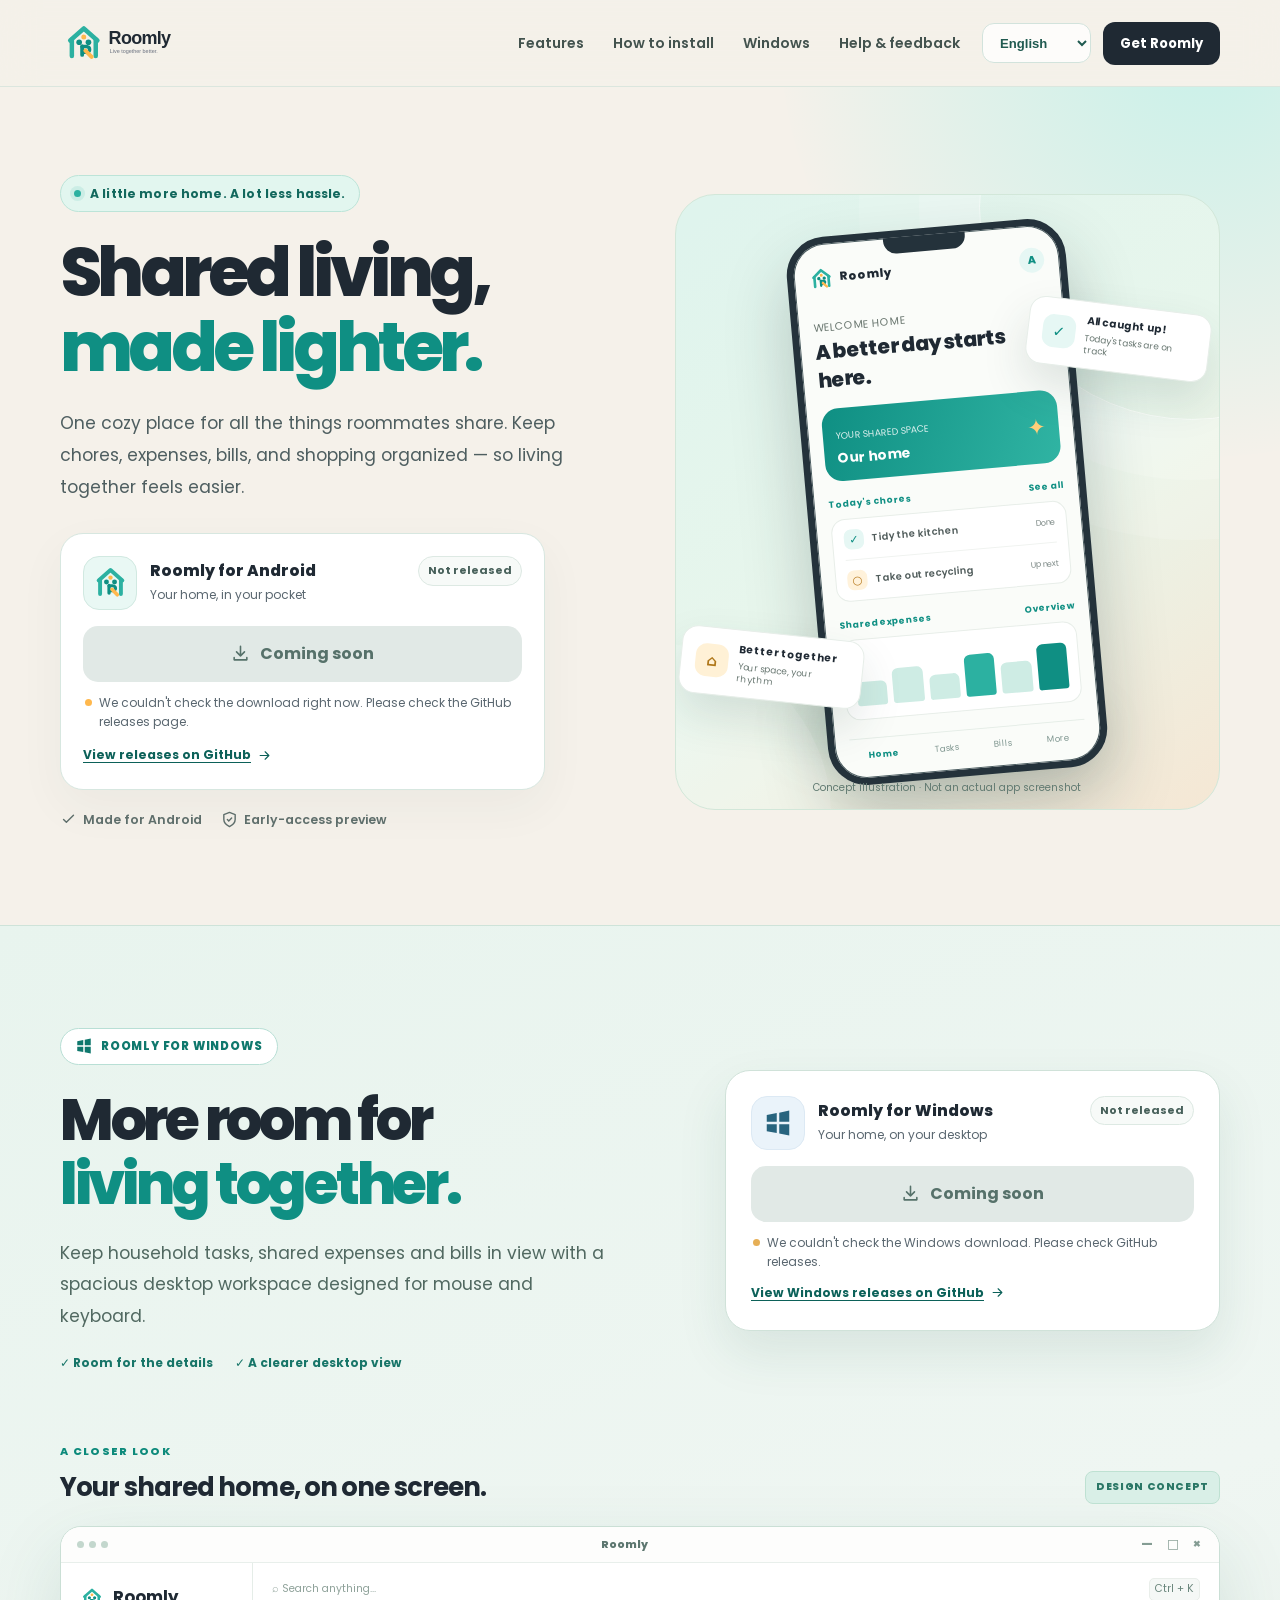
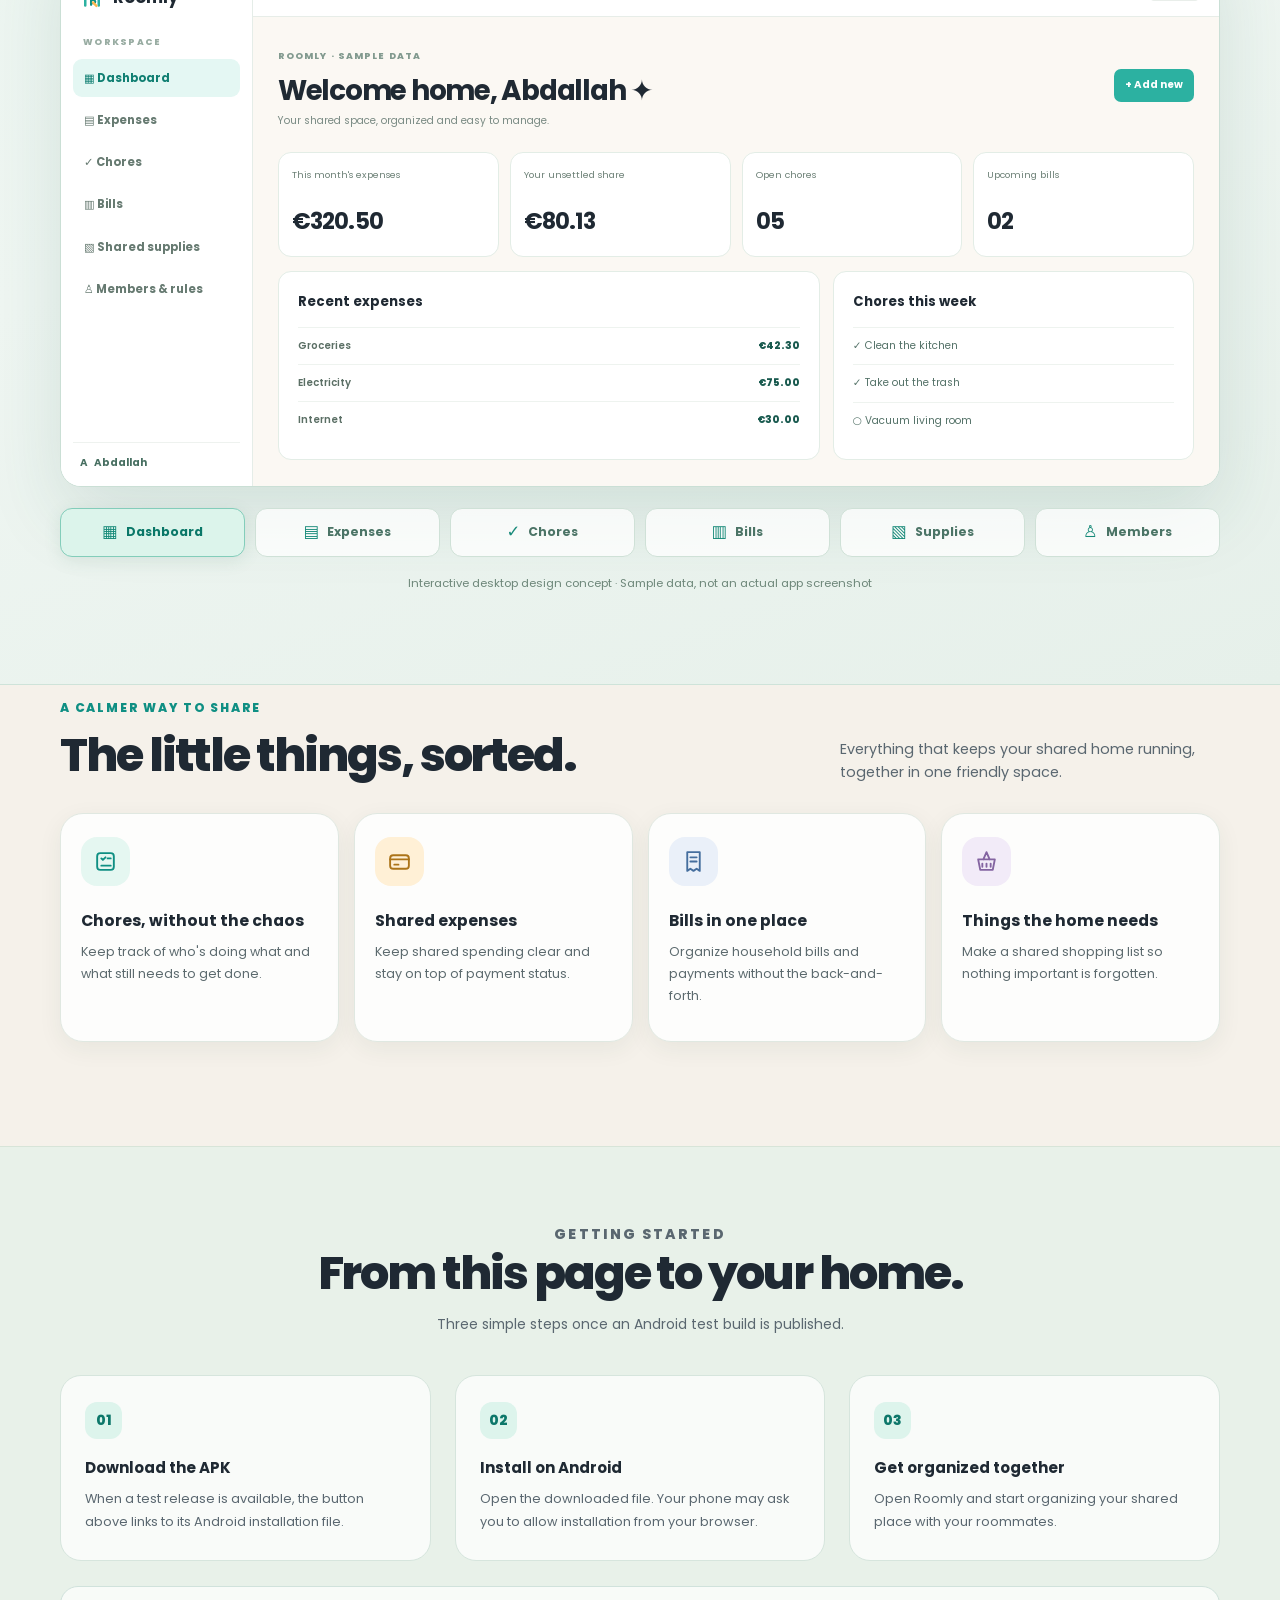
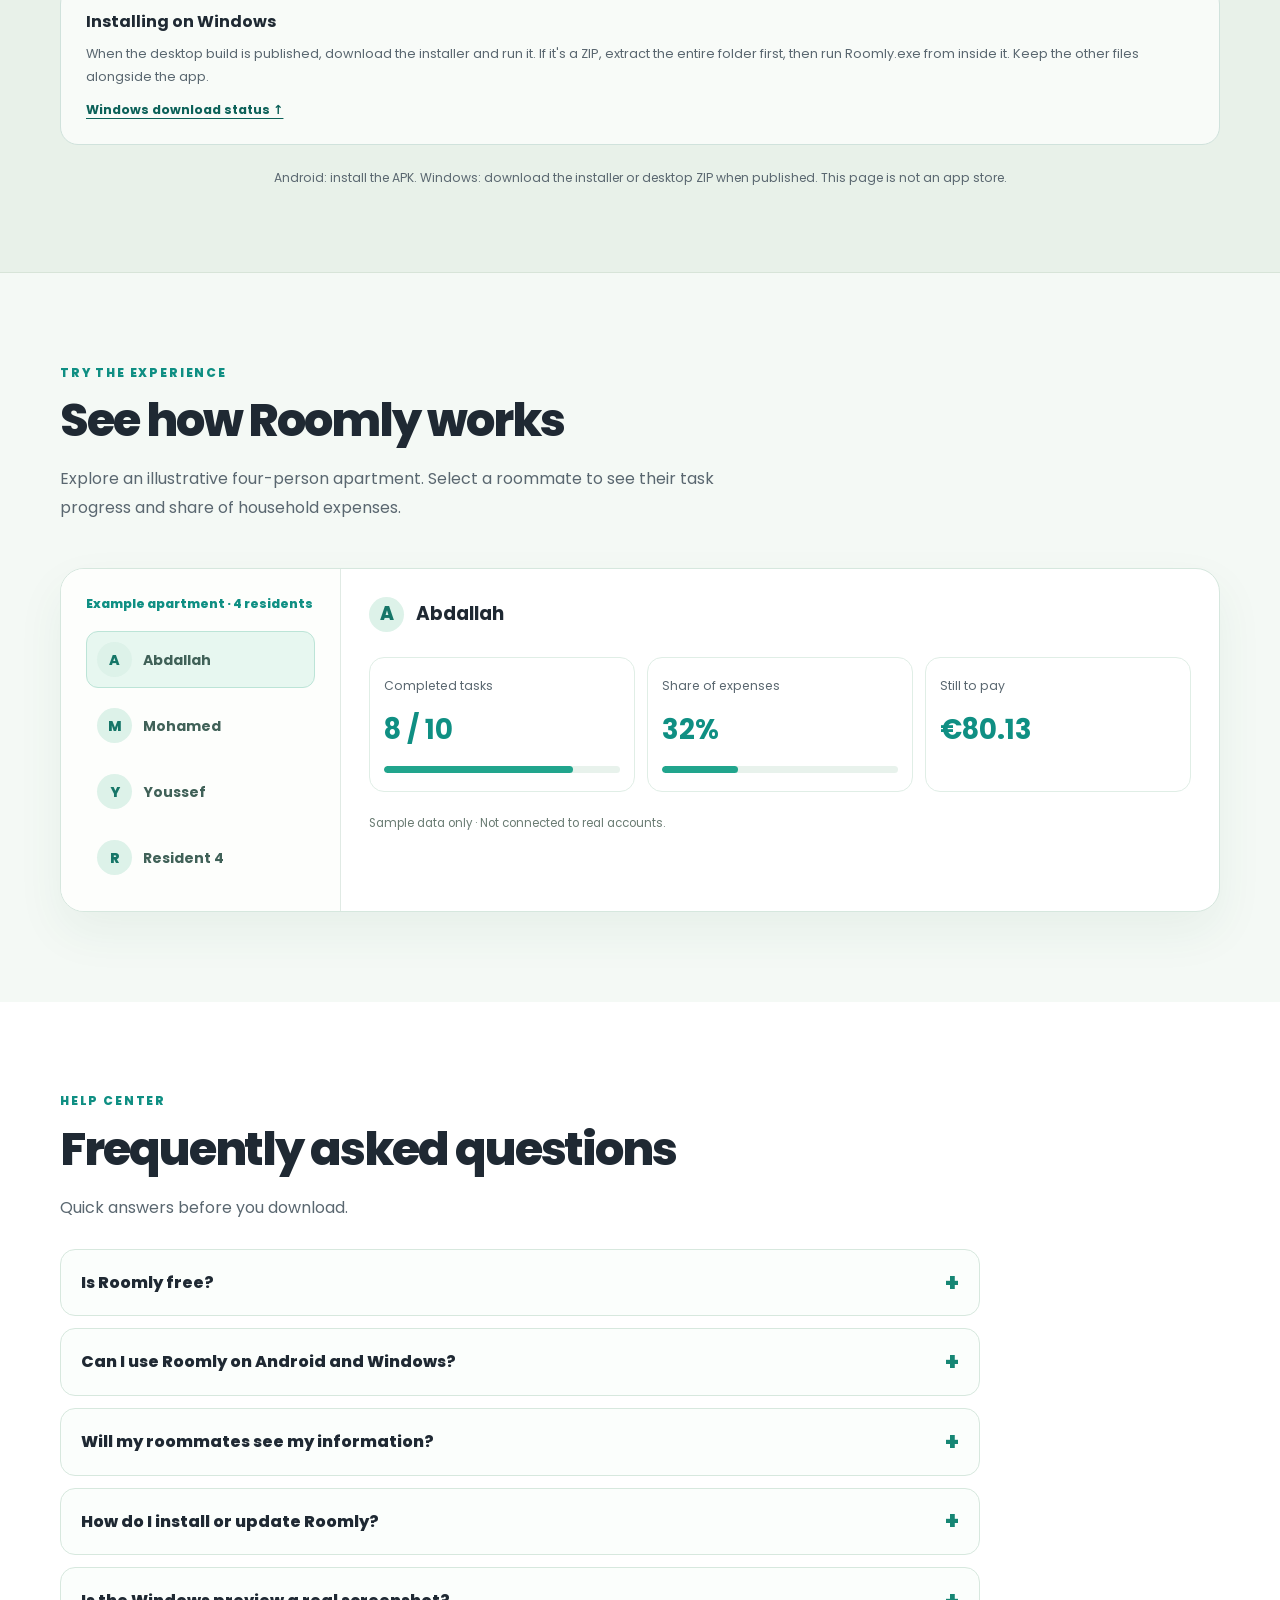
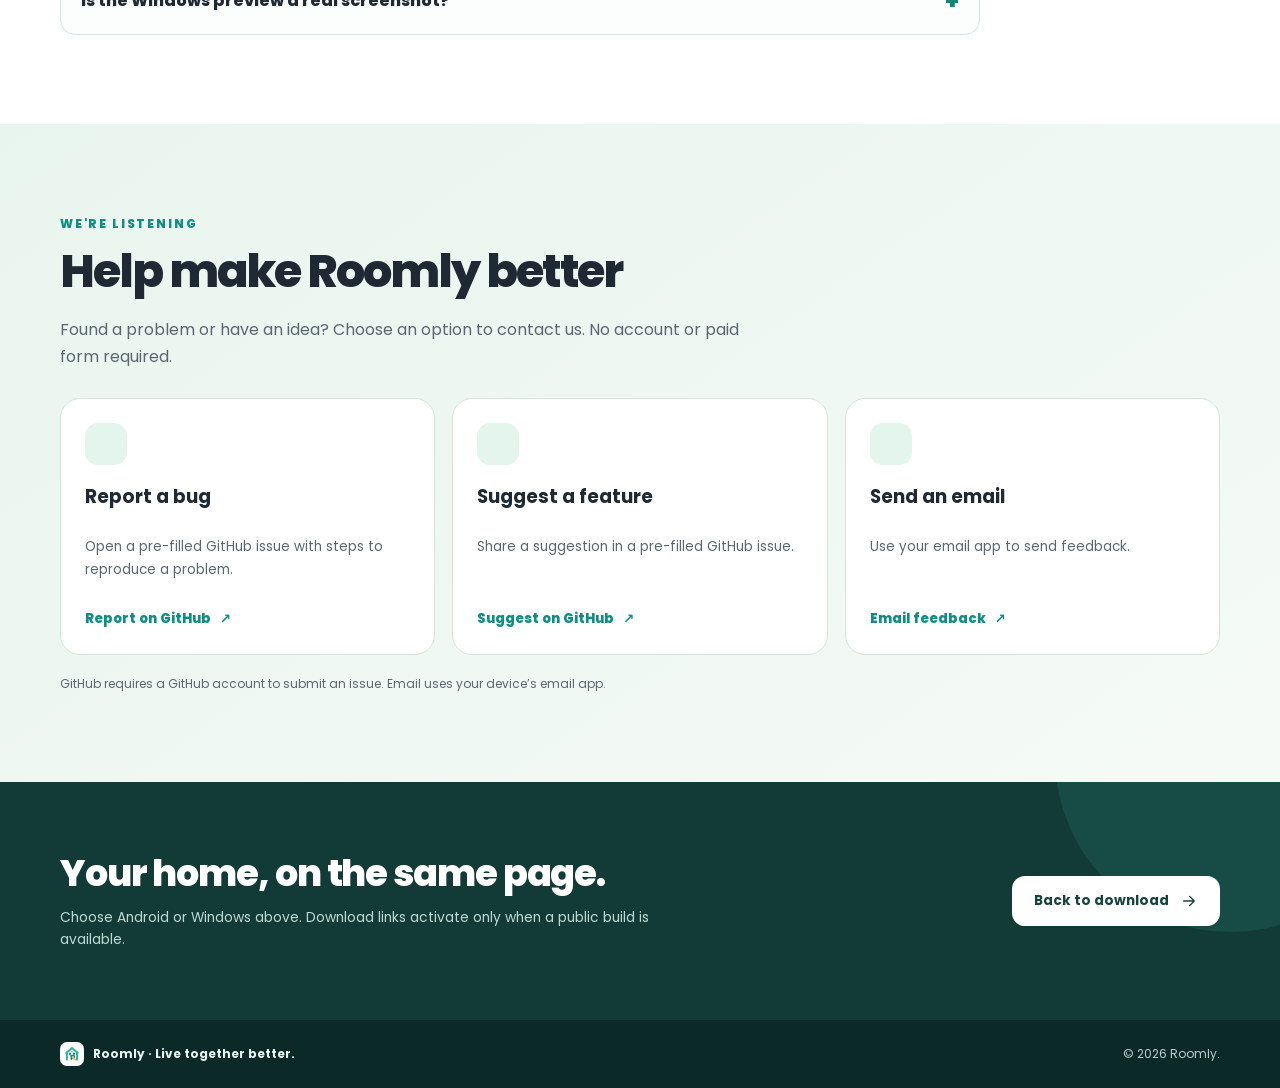
==== index.html @ 00296823 "Add five-language interactive roommate demo, FAQ and free bug/feature feedback links" ====
<!doctype html>
<html lang="en" dir="ltr">
<head>
  <meta charset="utf-8">
  <meta name="viewport" content="width=device-width, initial-scale=1">
  <meta name="theme-color" content="#F5F1EA">
  <meta name="description" content="Roomly helps roommates organize chores, shared expenses, bills, and shopping together. Discover Roomly for Android and Windows. Download a public build for your device when available.">
  <meta property="og:type" content="website">
  <meta property="og:title" content="Roomly — Live together better.">
  <meta property="og:description" content="Your shared home, beautifully organized. Roomly for Android and Windows.">
  <meta property="og:image" content="https://abdallahkhayroun00-crypto.github.io/Roomly-download/assets/roomly-mark.svg">
  <meta property="og:url" content="https://abdallahkhayroun00-crypto.github.io/Roomly-download/">
  <meta name="color-scheme" content="light">
  <link rel="icon" type="image/svg+xml" href="./assets/roomly-mark.svg">
  <link rel="preconnect" href="https://fonts.googleapis.com">
  <link rel="preconnect" href="https://fonts.gstatic.com" crossorigin>
  <link href="https://fonts.googleapis.com/css2?family=Poppins:wght@400;500;600;700;800&display=swap" rel="stylesheet">
  <title>Roomly — Live together better.</title>
  <style>
    :root {
      --teal:#2CB1A1;--deep:#0F8F83;--dark:#0C6159;--amber:#FFB84D;--ivory:#F5F1EA;
      --ink:#1F2933;--muted:#5A6770;--mint:#E6F7F4;--line:#DAE8E2;--white:#FFF;
      --shadow:0 24px 65px rgba(31,67,59,.10);
    }
    *,*::before,*::after{box-sizing:border-box}
    html{scroll-behavior:smooth}
    body{margin:0;color:var(--ink);background:var(--ivory);font-family:Poppins,system-ui,-apple-system,"Segoe UI",Arial,sans-serif;line-height:1.6}
    a{color:inherit}button{font:inherit}a:focus-visible,button:focus-visible{outline:3px solid #DA8D1D;outline-offset:4px}
    .skip{position:absolute;inset-inline-start:12px;top:-80px;z-index:100;background:var(--ink);color:white;border-radius:12px;padding:10px 16px}
    .skip:focus{top:12px}
    .shell{width:min(1160px,calc(100% - 48px));margin-inline:auto}
    .top{z-index:30;position:sticky;top:0;background:rgba(245,241,234,.91);border-bottom:1px solid rgba(15,143,131,.11);backdrop-filter:blur(18px);-webkit-backdrop-filter:blur(18px)}
    .nav{display:flex;align-items:center;justify-content:space-between;gap:22px;min-height:86px}
    .brand{display:inline-flex;align-items:center;flex:0 0 auto}
    .brand img{display:block;width:183px;height:auto}
    .navlinks{display:flex;align-items:center;gap:29px;margin-inline-start:auto}
    .navlinks a{color:#43534E;text-decoration:none;font-weight:600;font-size:.88rem;white-space:nowrap}
    .navlinks a:hover{color:var(--deep)}
    .nav-actions{display:flex;align-items:center;gap:12px}
    .lang{display:inline-flex;align-items:center;gap:7px;border:1px solid #D2E3DC;background:#FFFFFFB8;color:#205A50;min-height:40px;border-radius:12px;padding:8px 13px;font-size:.82rem;font-weight:700;cursor:pointer;white-space:nowrap}
    .lang:hover{background:white}
    .lang{max-width:128px;min-width:109px;appearance:auto;color-scheme:light;line-height:1.2}
    .lang option{background:#FFF;color:#205A50}
    [dir="rtl"] .lang{direction:ltr}
    .nav-cta{background:var(--ink);color:white!important;border-radius:12px;padding:11px 17px;text-decoration:none;font-size:.82rem;font-weight:700;white-space:nowrap}
    .nav-cta:hover{background:var(--deep)}
    .hero-wrap{position:relative;overflow:hidden;isolation:isolate}
    .hero-wrap::before{content:"";position:absolute;z-index:-1;pointer-events:none;width:850px;height:850px;top:-480px;inset-inline-end:-350px;border-radius:50%;background:radial-gradient(circle,#C8F1E9 0%,rgba(200,241,233,.25) 55%,transparent 72%)}
    .hero{padding-block:88px 95px;display:grid;grid-template-columns:minmax(0,1fr) minmax(0,.99fr);gap:clamp(32px,5vw,72px);align-items:center}
    .eyebrow{display:inline-flex;align-items:center;gap:9px;padding:8px 13px;border-radius:100px;background:#E2F6EF;border:1px solid #BCE4D8;font-size:.76rem;font-weight:700;color:#12685D;letter-spacing:.012em}
    .eyebrow i{width:7px;height:7px;background:var(--teal);box-shadow:0 0 0 4px #2CB1A120;border-radius:50%;flex:none}
    h1{font-size:clamp(2.8rem,5.3vw,5.15rem);line-height:1.095;letter-spacing:-.067em;margin:24px 0 23px;font-weight:800;max-width:650px}
    h1 span{display:block}h1 .accent{color:var(--deep)}
    .lead{max-width:550px;color:#4E5E60;font-size:clamp(.99rem,1.35vw,1.15rem);line-height:1.85;margin:0 0 29px}
    .trust-row{display:flex;flex-wrap:wrap;align-items:center;gap:10px 19px;margin-top:20px;color:#5E6E6B;font-size:.78rem;font-weight:600}
    .trust-row span{display:inline-flex;align-items:center;gap:6px}.trust-row svg{width:17px;height:17px;stroke:var(--deep)}
    .download{max-width:485px;padding:22px;background:white;border:1px solid #D7E7E0;border-radius:23px;box-shadow:0 17px 48px #20463D0C;scroll-margin-top:110px}
    .download-top{display:flex;align-items:center;gap:13px;margin-bottom:16px}
    .app-icon{width:54px;height:54px;display:grid;place-items:center;flex:none;border-radius:16px;background:#E9F8F4;border:1px solid #D1E9E1}
    .app-icon img{width:37px;height:37px}.download-title{font-size:.96rem;font-weight:800;line-height:1.3;margin:0}.download-subtitle{font-size:.75rem;color:var(--muted);margin:4px 0 0}
    .version{margin-inline-start:auto;align-self:flex-start;border:1px solid #DDE9E3;border-radius:999px;background:#F7FAF8;color:#47605A;padding:5px 9px;font-size:.69rem;font-weight:700;max-width:155px;overflow-wrap:anywhere}
    .primary-btn{border:none;display:inline-flex;align-items:center;justify-content:center;gap:10px;width:100%;min-height:56px;padding:13px 17px;background:var(--deep);color:white;border-radius:15px;font-weight:700;text-decoration:none;box-shadow:0 8px 18px #0F8F832A;transition:transform .2s,background .2s;line-height:1.4;text-align:center}
    .primary-btn svg{width:19px;height:19px;flex:none}
    .primary-btn:hover:not([aria-disabled="true"]){background:var(--dark);transform:translateY(-2px)}
    .primary-btn[aria-disabled="true"]{background:#E1E9E6;box-shadow:none;color:#56716A;cursor:not-allowed;pointer-events:none}
    .download-status{margin:11px 2px 0;display:flex;gap:7px;align-items:flex-start;color:var(--muted);font-size:.75rem;line-height:1.6}
    .download-status::before{content:"";width:7px;height:7px;margin-top:6px;flex:none;border-radius:100px;background:var(--amber)}
    .secondary-link{display:inline-flex;align-items:center;gap:6px;font-size:.76rem;color:var(--dark);font-weight:700;margin-top:14px;text-underline-offset:3px}
    .secondary-link:hover{color:var(--ink)}
    .windows-panel{background:#FFF;border-color:#D4E6EB}
    .windows-icon{width:54px;height:54px;flex:none;display:grid;place-items:center;border:1px solid #DCE9F4;border-radius:16px;background:#EAF3FA;color:#28647E}
    .windows-icon svg{width:30px;height:30px}
    .showcase{position:relative;min-height:616px;display:grid;place-items:center;background:linear-gradient(145deg,#DFF4ED 4%,#E8F6EC 52%,#F5E7D4 100%);border:1px solid #D2E7D9;border-radius:40px;overflow:hidden}
    .showcase::before,.showcase::after{content:"";position:absolute;border-radius:50%;pointer-events:none}
    .showcase::before{width:425px;height:425px;inset-inline-end:-185px;top:-200px;border:1px solid #FFFFFFAA;box-shadow:0 0 0 60px #FFFFFF26,0 0 0 120px #FFFFFF20}
    .showcase::after{width:340px;height:340px;inset-inline-start:-185px;bottom:-175px;background:#FFFFFF2E}
    .stage-floor{position:absolute;width:310px;height:66px;border-radius:50%;bottom:44px;background:#2D74602B;filter:blur(23px)}
    .phone{position:relative;z-index:2;width:280px;min-height:520px;background:#FAFCF9;border:7px solid #24323B;border-radius:39px;box-shadow:0 33px 65px rgba(30,53,50,.25),inset 0 0 0 1px #4A5C60;padding:22px 15px 15px;transform:rotate(-5deg)}
    .phone::before{content:"";position:absolute;top:0;left:50%;transform:translateX(-50%);width:82px;height:16px;border-radius:0 0 13px 13px;background:#24323B}
    .phone-top{display:flex;align-items:center;justify-content:space-between;gap:9px}
    .phone-app{display:flex;gap:6px;align-items:center;font-size:.73rem;font-weight:800}
    .phone-app img{width:25px;height:25px}.phone-circle{width:25px;height:25px;border-radius:50%;background:#E6F7F4;display:grid;place-items:center;color:var(--deep);font-size:.68rem;font-weight:800}
    .phone-caption{margin:28px 0 3px;color:#69766F;font-size:.67rem}.phone-h{margin:0 0 15px;font-size:1.27rem;letter-spacing:-.04em;line-height:1.35;font-weight:800}
    .phone-home{display:flex;justify-content:space-between;align-items:center;gap:8px;padding:13px;background:linear-gradient(110deg,#0F8F83,#30B4A3);color:#FFF;border-radius:17px}
    .phone-home small{font-size:.58rem;opacity:.86}.phone-home strong{display:block;font-size:.86rem;line-height:1.4;margin-top:2px}.phone-home .sun{font-size:22px;color:#FFCF79}
    .mini-title{display:flex;justify-content:space-between;align-items:center;font-size:.66rem;font-weight:800;margin:16px 0 8px}.mini-title span{color:var(--deep);font-size:.56rem;font-weight:700}
    .mini-card{border:1px solid #E8EEE9;background:#FFF;border-radius:14px;padding:10px 11px}
    .mini-row{display:flex;align-items:center;gap:8px;font-size:.61rem;color:#4F5B5A}
    .mini-row+.mini-row{border-top:1px solid #F0F3F0;margin-top:10px;padding-top:10px}
    .mini-check{width:20px;height:20px;display:grid;place-items:center;border-radius:7px;background:#E6F7F4;color:var(--deep);font-size:.72rem;flex:none}
    .mini-check.amber{background:#FFF2DB;color:#B77A1F}.mini-row b{font-weight:600;flex:1}.mini-row em{font-style:normal;color:#7E8A87;font-size:.51rem}
    .mini-chart{display:flex;gap:6px;align-items:flex-end;height:48px;margin:8px 0 3px}
    .mini-chart i{display:block;flex:1;background:#CEECE4;border-radius:6px 6px 3px 3px;height:50%}.mini-chart i:nth-child(2){height:73%}.mini-chart i:nth-child(3){height:54%}.mini-chart i:nth-child(4){height:89%;background:var(--teal)}.mini-chart i:nth-child(5){height:66%}.mini-chart i:nth-child(6){height:96%;background:var(--deep)}
    .mini-bottom{margin-top:18px;display:flex;justify-content:space-around;border-top:1px solid #E6EEE8;padding-top:10px;color:#7F9690;font-size:.54rem}.mini-bottom b{color:var(--deep)}
    .float{position:absolute;z-index:3;display:flex;gap:10px;align-items:center;background:#FFF;border:1px solid #E7EEE9;border-radius:16px;padding:12px 14px;box-shadow:0 20px 44px #26494021;max-width:183px}
    .float.one{top:110px;inset-inline-end:9px;transform:rotate(7deg)}
    .float.two{bottom:109px;inset-inline-start:4px;transform:rotate(6deg)}
    .float-icon{display:grid;place-items:center;flex:none;width:33px;height:33px;border-radius:11px;background:#E6F7F4;color:#0F8F83;font-size:.94rem;font-weight:800}
    .float-icon.gold{background:#FFF1D6;color:#AF771A}.float strong{display:block;font-size:.65rem;line-height:1.3}.float small{display:block;font-size:.56rem;color:#687771;margin-top:4px;line-height:1.35}
    .mock-note{position:absolute;z-index:3;bottom:13px;font-size:.63rem;color:#617A71;text-align:center;margin:0;inset-inline:10px}
    .features-section{padding-block:13px 104px}
    .section-head{display:flex;align-items:end;justify-content:space-between;gap:30px;margin-bottom:29px}
    .section-kicker{font-size:.76rem;font-weight:800;letter-spacing:.15em;text-transform:uppercase;color:var(--deep);margin:0 0 10px}
    h2{font-size:clamp(1.95rem,3.6vw,3rem);line-height:1.23;letter-spacing:-.045em;margin:0;font-weight:800}
    .section-desc{max-width:380px;font-size:.9rem;color:var(--muted);margin:0}
    .features{display:grid;grid-template-columns:repeat(4,minmax(0,1fr));gap:15px}
    .feature{border:1px solid #E0E8E1;background:#FFFFFFD9;border-radius:23px;padding:23px 20px 25px;min-height:229px;box-shadow:0 7px 24px #1A3B3410;transition:transform .2s,border-color .2s}
    .feature:hover{transform:translateY(-4px);border-color:#B5DED2}
    .feature-icon{width:49px;height:49px;border-radius:16px;background:#E5F7F1;display:grid;place-items:center;color:var(--deep)}
    .feature:nth-child(2) .feature-icon{background:#FFF0D6;color:#AC7419}
    .feature:nth-child(3) .feature-icon{background:#EAF0F9;color:#456E9E}
    .feature:nth-child(4) .feature-icon{background:#F2EBF8;color:#8464A1}
    .feature-icon svg{width:25px;height:25px}
    .feature h3{font-size:.98rem;margin:22px 0 8px;font-weight:700}
    .feature p{font-size:.79rem;color:#5C6A6E;line-height:1.75;margin:0}
    .steps-wrap{background:#E8F1E9;border-block:1px solid #D7E4D8;padding-block:76px 85px}
    .steps-head{text-align:center;margin-bottom:40px}.steps-head h2{margin-bottom:11px}.steps-head p{font-size:.87rem;color:var(--muted);margin:0}
    .steps{display:grid;grid-template-columns:repeat(3,minmax(0,1fr));gap:24px}
    .step{position:relative;padding:26px 24px;background:#FFFFFFBB;border:1px solid #D6E5DD;border-radius:21px}
    .step-number{display:inline-grid;place-items:center;border-radius:12px;background:#DDF4EC;color:#0D776A;width:37px;height:37px;font-size:.86rem;font-weight:800}
    .step h3{font-size:.94rem;margin:17px 0 8px}.step p{color:var(--muted);font-size:.8rem;line-height:1.78;margin:0}
    .steps-foot{font-size:.76rem;color:var(--muted);text-align:center;margin:23px 0 0}
    .windows-install{margin-top:25px;padding:22px 25px;border-radius:18px;border:1px solid #D0E2DC;background:#FFFFFFB5}
    .windows-install h3{font-size:1rem;margin:0 0 8px}.windows-install p{font-size:.8rem;color:var(--muted);margin:0;line-height:1.8}
    .windows-install a{display:inline-block;margin-top:12px;color:var(--dark);font-weight:700;font-size:.78rem;text-underline-offset:4px}
    .final{padding-block:69px;background:#123B37;color:white;position:relative;overflow:hidden}
    .final::after{content:"";position:absolute;pointer-events:none;width:350px;height:350px;background:#2CB1A122;border-radius:50%;inset-inline-end:-125px;top:-200px}
    .final-inner{position:relative;z-index:1;display:flex;align-items:center;justify-content:space-between;gap:35px}
    .final h2{font-size:clamp(1.55rem,3vw,2.3rem);letter-spacing:-.03em}.final p{color:#BCDAD1;font-size:.86rem;margin:10px 0 0;max-width:610px}
    .final-cta{display:inline-flex;align-items:center;justify-content:center;gap:11px;background:#FFF;color:#18443C;text-decoration:none;border-radius:13px;padding:14px 22px;font-weight:700;font-size:.85rem;white-space:nowrap;min-height:50px}
    .final-cta:hover{background:#E6F7F4}
    footer{background:#0B2A27;color:#B5D0C8;padding:22px 0;font-size:.75rem}
    .footer-inner{display:flex;align-items:center;justify-content:space-between;flex-wrap:wrap;gap:13px}
    .footer-brand{display:flex;align-items:center;gap:9px;color:#E7F6F1;font-weight:700}.footer-brand img{width:24px;height:24px;background:#FFF;border-radius:7px;padding:3px}
    [dir="rtl"] h1,[dir="rtl"] h2,[dir="rtl"] .phone-h{letter-spacing:0}
    [dir="rtl"] .phone,[dir="rtl"] .float{direction:rtl;text-align:right}
    [dir="rtl"] .phone{transform:rotate(5deg)}
    [dir="rtl"] .float.one{transform:rotate(-7deg)}[dir="rtl"] .float.two{transform:rotate(-6deg)}
    @media(max-width:1100px){.float.one{inset-inline-end:0}.float.two{inset-inline-start:0}.phone{width:258px}}
    @media(max-width:940px){
      .hero{grid-template-columns:1fr;gap:50px;padding-block:65px 80px}
      .hero-copy{max-width:680px}.hero h1{max-width:650px}
      .showcase{width:min(100%,640px);margin-inline:auto;min-height:615px}
      .float.one{inset-inline-end:8%}.float.two{inset-inline-start:8%}
      .features{grid-template-columns:repeat(2,minmax(0,1fr))}
      .feature{min-height:205px}.navlinks{gap:18px}
    }
    @media(max-width:620px){
      .shell{width:min(100% - 36px,1160px)}
      .nav{min-height:73px}.brand img{width:151px}
      .navlinks{display:none}.nav-actions{gap:8px}.nav-cta{font-size:.75rem;padding:10px 13px}
      .lang{font-size:.74rem;min-height:39px;padding:8px 10px}
      .hero{padding-block:51px 61px;gap:37px}
      h1{font-size:clamp(2.62rem,10.6vw,4.5rem);margin-block:20px 18px;line-height:1.1}
      .lead{font-size:.97rem;line-height:1.85}
      .download{padding:18px}.windows-icon{width:48px;height:48px}.windows-icon svg{width:26px}
      .download-title{font-size:.87rem}.version{font-size:.61rem;max-width:110px}
      .showcase{min-height:560px;border-radius:30px}
      .phone{min-height:500px;transform:rotate(-2deg);width:255px}
      [dir="rtl"] .phone{transform:rotate(2deg)}
      .float.one{top:89px;inset-inline-end:0}.float.two{bottom:75px;inset-inline-start:0}
      .float{padding:10px 9px;max-width:139px;gap:7px;border-radius:12px}
      .float-icon{width:26px;height:26px;font-size:.73rem}.float strong{font-size:.57rem}.float small{font-size:.5rem}
      .section-head{display:block}.section-desc{margin-top:13px}.features-section{padding-bottom:68px}
      .features{gap:12px}.feature{padding:19px 15px;min-height:230px}.feature h3{font-size:.9rem;margin-top:17px}.feature p{font-size:.75rem}
      .steps-wrap{padding-block:58px}.steps{grid-template-columns:1fr;gap:11px}.step{padding:20px 22px}.steps-head{margin-bottom:26px}
      .final{padding-block:51px}.final-inner{align-items:flex-start;flex-direction:column;gap:26px}
    }
    @media(max-width:375px){.brand img{width:129px}.nav-cta{display:none}.features{grid-template-columns:1fr}.feature{min-height:0}.float.one{top:85px}.showcase{min-height:545px}}
    @media(prefers-reduced-motion:reduce){html{scroll-behavior:auto}*,*::before,*::after{animation:none!important;transition:none!important}}

    /* Separate Windows destination: independent download, generous visual preview */
    .windows-destination{padding:clamp(65px,8vw,110px) 0 92px;background:linear-gradient(160deg,#E8F4EE,#EFF6F2 54%,#E6F0EA);border-block:1px solid #CEE3D9;scroll-margin-top:70px}
    .windows-section-top{display:grid;grid-template-columns:minmax(0,1fr) minmax(305px,.84fr);align-items:center;gap:clamp(24px,5vw,88px);margin-bottom:65px}
    .pc-eyebrow{display:inline-flex;align-items:center;gap:8px;color:#0F786D;border:1px solid #B8DFD5;border-radius:99px;padding:8px 14px;background:#FFF;font-size:.72rem;letter-spacing:.07em;font-weight:800}
    .windows-section-copy h2{margin:23px 0 21px;font-size:clamp(2.15rem,4.5vw,4.1rem);letter-spacing:-.057em;line-height:1.12}
    .windows-highlight{color:var(--deep)}
    .windows-section-copy>p{margin:0;color:#516961;font-size:clamp(.96rem,1.4vw,1.08rem);line-height:1.82;max-width:560px}
    .pc-points{display:flex;flex-wrap:wrap;gap:9px 22px;margin-top:21px;color:#177568;font-size:.75rem;font-weight:700}
    .windows-download-container{min-width:0;width:100%;max-width:495px;justify-self:end}
    .windows-download-container>.download{max-width:none;margin:0;background:#FFF;border:1px solid #D0E2D9;box-shadow:0 22px 50px #2154471A;padding:25px;border-radius:25px}
    .windows-download-container .primary-btn:not([aria-disabled="true"]){background:var(--deep)}
    .windows-download-container .download-status::before{background:#E6AF56}
    .windows-download-container .secondary-link{margin-top:12px}
    .desktop-showcase{max-width:1160px;margin:auto}
    .desktop-titleline{display:flex;align-items:end;justify-content:space-between;gap:20px;margin:0 0 22px}
    .desktop-overline{font-size:.68rem;color:#0D8A7B;font-weight:800;letter-spacing:.12em;text-transform:uppercase}
    .desktop-titleline h3{font-size:clamp(1.25rem,2vw,1.9rem);letter-spacing:-.035em;margin:8px 0 0;line-height:1.3}
    .pc-concept{padding:7px 10px;background:#D9EFE7;border:1px solid #BEE1D2;border-radius:8px;color:#2A7766;font-size:.65rem;letter-spacing:.06em;font-weight:800;white-space:nowrap}
    .desktop-screen{direction:ltr;background:#FFF;border:1px solid #CADFD5;border-radius:21px;box-shadow:0 28px 75px #1E594A21;overflow:hidden}
    .desktop-real-shot{display:none;width:100%;height:auto;aspect-ratio:1520/960;object-fit:contain;background:#FFF}
    .desktop-screen.has-screenshot .desktop-real-shot{display:block}
    .desktop-screen.has-screenshot .desktop-topbar,.desktop-screen.has-screenshot .desktop-frame{display:none}
    .desktop-topbar{height:36px;display:flex;align-items:center;justify-content:space-between;padding:0 16px;border-bottom:1px solid #E8EFEB;background:#FDFDFC;color:#5C766F;font-size:.67rem;font-weight:800}
    .desktop-dots{display:flex;gap:5px}.desktop-dots i{display:block;width:7px;height:7px;border-radius:50%;background:#C3D7CD}
    .desktop-topbar-end{font-size:.8rem;letter-spacing:2px;color:#849C93}
    .desktop-frame{display:grid;grid-template-columns:192px minmax(0,1fr);min-height:425px}
    .desktop-left{padding:20px 12px 14px;border-right:1px solid #E5EDE8;display:flex;flex-direction:column;background:#FFF;min-width:0}
    .desktop-brand{display:flex;align-items:center;gap:9px;font-size:1.04rem;font-weight:800;margin:2px 7px 23px}
    .desktop-sidebar-label{font-size:.56rem;color:#98ACA2;font-weight:800;letter-spacing:.14em;padding-left:10px;margin-bottom:10px}
    .desktop-sidenav{display:grid;gap:4px}.desktop-sidenav span{font-size:.71rem;color:#667A71;font-weight:650;border-radius:9px;padding:10px 11px;white-space:nowrap;overflow:hidden;text-overflow:ellipsis}
    .desktop-sidenav span.active{color:#107F72;background:#E4F7F3}
    .desktop-user{margin-top:auto;border-top:1px solid #EEF2EF;padding:12px 7px 0;font-size:.64rem;color:#476F61;font-weight:700}
    .desktop-right{min-width:0;background:#FBF8F3}
    .desktop-search{height:54px;padding:0 19px;background:#FFF;border-bottom:1px solid #E7EDE8;display:flex;align-items:center;justify-content:space-between;color:#8FA29A;font-size:.66rem}
    .desktop-search span{color:#6B877D;background:#F5F8F6;border:1px solid #E9EEEA;border-radius:5px;padding:2px 5px}
    .desktop-search .desktop-search-placeholder{background:transparent;border:0;padding:0;color:#8FA29A}
    .desktop-body{padding:24px 25px 26px}
    .desktop-heading{display:flex;justify-content:space-between;align-items:center;gap:12px}
    .desktop-heading small{color:#829A8F;font-size:.57rem;font-weight:800;letter-spacing:.12em}
    .desktop-heading h4{font-size:clamp(1.12rem,2.2vw,1.74rem);letter-spacing:-.045em;line-height:1.25;margin:7px 0 5px}
    .desktop-heading p{font-size:.64rem;color:#798A83;margin:0}
    .desktop-heading>span{background:#2CB1A1;color:white;font-size:.64rem;border-radius:7px;padding:8px 11px;font-weight:700;white-space:nowrap}
    .desktop-metrics{display:grid;grid-template-columns:repeat(4,minmax(0,1fr));gap:11px;margin-top:22px}
    .desktop-metrics>div{padding:16px 13px;background:#FFF;border:1px solid #E3EDE6;border-radius:13px;min-width:0}
    .desktop-metrics small{display:block;color:#6D8177;font-size:.59rem;line-height:1.35;min-height:29px}
    .desktop-metrics b{display:block;margin-top:6px;font-size:clamp(.89rem,1.8vw,1.4rem);letter-spacing:-.04em}
    .desktop-lower{display:grid;grid-template-columns:1.5fr 1fr;gap:13px;margin-top:14px}
    .desktop-large-panel,.desktop-small-panel{background:#FFF;border:1px solid #E3EDE6;border-radius:13px;padding:19px;min-width:0;min-height:170px}
    .desktop-large-panel>strong,.desktop-small-panel>strong{display:block;font-size:.82rem;margin-bottom:15px}
    .desktop-lines span{display:flex;justify-content:space-between;gap:8px;font-size:.63rem;border-top:1px solid #EEF3EF;padding:10px 0;color:#5B6F65}
    .desktop-lines span b{font-weight:600}.desktop-lines span em{font-style:normal;color:#18594E;font-weight:800}
    .desktop-checklist{display:grid}.desktop-checklist span{border-top:1px solid #EEF3EF;padding:10px 0;font-size:.65rem;color:#557369}
    .desktop-gallery-tabs{display:grid;grid-template-columns:repeat(6,minmax(0,1fr));gap:10px;margin-top:21px}
    .desk-tab{display:flex;align-items:center;justify-content:center;gap:8px;min-height:49px;border:1px solid #CFE1D7;background:#FFFFFFC4;border-radius:12px;color:#4B7466;font-size:.77rem;font-weight:700;cursor:pointer;transition:border-color .2s,background .2s,transform .2s}
    .desk-tab>span:first-child{font-size:1.03rem;color:#178A79}
    .desk-tab:hover{background:#FFF;border-color:#89CABB;transform:translateY(-2px)}
    .desk-tab.active{border-color:#83CDBA;background:#DCF4EB;color:#0A7768;box-shadow:0 4px 17px #37785E1C}
    .desk-tab:focus-visible{outline:3px solid #DB961B;outline-offset:3px}
    .pc-disclaimer{font-size:.71rem;color:#6E877A;text-align:center;margin:17px 0 0}
    [dir="rtl"] .windows-section-copy{text-align:right}
    @media(max-width:940px){.windows-section-top{grid-template-columns:1fr;gap:29px;margin-bottom:52px}.windows-download-container{max-width:100%;justify-self:stretch}.desktop-gallery-tabs{grid-template-columns:repeat(3,minmax(0,1fr))}}
    @media(max-width:620px){.windows-destination{padding:60px 0 70px}.windows-section-top{margin-bottom:46px}.windows-section-copy h2{font-size:clamp(2.1rem,10vw,3.1rem)}.windows-download-container>.download{padding:18px}
      .desktop-titleline{align-items:start;flex-direction:column;gap:10px}.desktop-titleline h3{font-size:1.3rem}.pc-concept{font-size:.6rem}
      .desktop-topbar{height:27px;padding:0 9px;font-size:.5rem}.desktop-frame{grid-template-columns:76px minmax(0,1fr);min-height:280px}
      .desktop-left{padding:8px 4px}.desktop-brand{font-size:.6rem;gap:3px;margin:1px 2px 11px}.desktop-brand img{width:17px;height:17px}.desktop-sidebar-label{font-size:.35rem;letter-spacing:0;padding-left:2px;margin-bottom:5px}
      .desktop-sidenav{gap:3px}.desktop-sidenav span{font-size:.36rem;padding:7px 2px;border-radius:4px}.desktop-user{font-size:.43rem;padding:7px 1px 0}
      .desktop-search{height:30px;font-size:.39rem;padding:0 6px}.desktop-search span{font-size:.36rem;padding:1px 2px}.desktop-body{padding:10px 8px}
      .desktop-heading small{font-size:.38rem;letter-spacing:0}.desktop-heading h4{font-size:.81rem;letter-spacing:-.02em;margin:5px 0 2px}.desktop-heading p{font-size:.42rem}
      .desktop-heading>span{font-size:.37rem;padding:5px 4px}.desktop-metrics{gap:4px;margin-top:10px}.desktop-metrics>div{padding:7px 4px;border-radius:6px}
      .desktop-metrics small{font-size:.34rem;min-height:22px}.desktop-metrics b{font-size:.59rem;margin-top:1px}
      .desktop-lower{gap:5px;margin-top:7px;grid-template-columns:1.2fr 1fr}.desktop-large-panel,.desktop-small-panel{padding:7px;min-height:92px;border-radius:7px}
      .desktop-large-panel>strong,.desktop-small-panel>strong{font-size:.44rem;margin-bottom:6px}.desktop-lines span{font-size:.37rem;padding:5px 0}.desktop-checklist span{font-size:.34rem;padding:6px 0}
      .desktop-gallery-tabs{gap:6px;margin-top:15px}.desk-tab{gap:4px;min-height:39px;padding:8px 3px;font-size:.66rem}.desk-tab>span:first-child{font-size:.75rem}
    }

    /* Arabic is a first-class RTL layout, including both download sections and
       the localized HTML desktop/phone illustrations. Other languages stay LTR. */
    html[dir="rtl"] body{direction:rtl;text-align:right}
    html[dir="rtl"] .nav,
    html[dir="rtl"] .navlinks,
    html[dir="rtl"] .nav-actions,
    html[dir="rtl"] .hero,
    html[dir="rtl"] .download-top,
    html[dir="rtl"] .trust-row,
    html[dir="rtl"] .features,
    html[dir="rtl"] .steps,
    html[dir="rtl"] .windows-section-top,
    html[dir="rtl"] .windows-download-container,
    html[dir="rtl"] .pc-points,
    html[dir="rtl"] .desktop-titleline,
    html[dir="rtl"] .desktop-gallery-tabs,
    html[dir="rtl"] .final-inner,
    html[dir="rtl"] .footer-inner{direction:rtl}
    html[dir="rtl"] .hero-copy,
    html[dir="rtl"] .download,
    html[dir="rtl"] .windows-section-copy,
    html[dir="rtl"] .section-head,
    html[dir="rtl"] .feature,
    html[dir="rtl"] .step,
    html[dir="rtl"] .windows-install,
    html[dir="rtl"] .windows-download-container .download,
    html[dir="rtl"] .phone,
    html[dir="rtl"] .float{direction:rtl;text-align:right}
    html[dir="rtl"] .phone .phone-app,
    html[dir="rtl"] .phone .phone-top,
    html[dir="rtl"] .phone .phone-home,
    html[dir="rtl"] .phone .mini-row,
    html[dir="rtl"] .float{direction:rtl}
    html[dir="rtl"] .desktop-screen:not(.has-screenshot){direction:rtl;text-align:right}
    html[dir="rtl"] .desktop-screen:not(.has-screenshot) .desktop-frame,
    html[dir="rtl"] .desktop-screen:not(.has-screenshot) .desktop-sidenav,
    html[dir="rtl"] .desktop-screen:not(.has-screenshot) .desktop-heading,
    html[dir="rtl"] .desktop-screen:not(.has-screenshot) .desktop-metrics,
    html[dir="rtl"] .desktop-screen:not(.has-screenshot) .desktop-lower{direction:rtl}
    html[dir="rtl"] .desktop-screen:not(.has-screenshot) .desktop-left{border-right:0;border-left:1px solid #E5EDE8}
    html[dir="rtl"] .desktop-screen:not(.has-screenshot) .desktop-sidebar-label{padding-left:0;padding-right:10px;letter-spacing:0}
    html[dir="rtl"] .desktop-screen:not(.has-screenshot) .desktop-topbar{direction:ltr}
    html[dir="rtl"] .desktop-screen:not(.has-screenshot) .desktop-metrics b,
    html[dir="rtl"] .desktop-screen:not(.has-screenshot) .desktop-lines em{direction:ltr;unicode-bidi:isolate}
    html[dir="rtl"] .secondary-link svg,
    html[dir="rtl"] .final-cta svg{transform:scaleX(-1)}
    html[dir="rtl"] .lang{direction:ltr;text-align:left}
    html[dir="rtl"] .desktop-screen.has-screenshot{direction:ltr}
    @media(max-width:620px){
      html[dir="rtl"] .desktop-screen:not(.has-screenshot) .desktop-sidebar-label{padding-right:2px}
    }
  
/* Roomly interactive product story, help and feedback */
.interactive-demo,.help-zone,.feedback-zone{padding:clamp(60px,7vw,96px) 0;scroll-margin-top:90px}.interactive-demo{background:#F4F9F5}.interactive-lead{max-width:690px;color:var(--muted);line-height:1.8}.demo-app{display:grid;grid-template-columns:280px minmax(0,1fr);background:white;border:1px solid #D6E7DE;border-radius:24px;overflow:hidden;box-shadow:0 20px 48px #1A5B4210}.demo-members{padding:25px;border-inline-end:1px solid #E0EAE4;background:#FDFEFC}.demo-members>p{font-size:.77rem;font-weight:800;color:var(--deep);margin:0 0 18px}.demo-people{display:grid;gap:9px}.demo-person{display:flex;align-items:center;gap:11px;text-align:start;background:transparent;border:1px solid transparent;border-radius:12px;padding:10px;font:inherit;font-size:.88rem;font-weight:700;color:#406158;cursor:pointer;min-width:0}.demo-person.active,.demo-person:hover{background:#E7F7F0;border-color:#BCE4D7}.demo-avatar{flex:none;display:grid;place-items:center;width:35px;height:35px;border-radius:50%;background:#DDF2E9;color:#167668;font-weight:800}.demo-results{padding:28px;min-width:0}.demo-person-heading{display:flex;align-items:center;gap:12px;font-size:1.16rem;margin-bottom:25px}.demo-stats{display:grid;grid-template-columns:repeat(3,minmax(0,1fr));gap:12px}.demo-stats>div{border:1px solid #E0EEE6;border-radius:15px;padding:18px 14px;min-width:0}.demo-stats small{display:block;color:var(--muted);font-size:.77rem;min-height:32px}.demo-stats strong{font-size:clamp(1.15rem,2.5vw,1.7rem);color:var(--deep)}.demo-meter{height:7px;background:#E8F2EC;border-radius:20px;overflow:hidden;margin-top:15px}.demo-meter span{display:block;height:100%;background:#21A58D;border-radius:20px;transition:width .2s}.demo-disclaimer{font-size:.72rem;color:#697B72;margin:22px 0 0}.help-zone{background:#FFF}.help-heading{max-width:710px;margin-bottom:28px}.help-heading h2{margin:10px 0}.help-heading>p:last-child{color:var(--muted);line-height:1.7}.faq-list{display:grid;gap:12px;max-width:920px}.faq-item{border:1px solid #D7E8DE;background:#FBFEFC;border-radius:15px;padding:0 20px}.faq-item summary{display:flex;justify-content:space-between;align-items:center;gap:15px;list-style:none;cursor:pointer;padding:20px 0;font-weight:750}.faq-item summary::-webkit-details-marker{display:none}.faq-plus{color:#168674;font-size:1.5rem;line-height:1}.faq-item[open] .faq-plus{transform:rotate(45deg)}.faq-item>p{margin:0;padding:0 0 19px;color:var(--muted);line-height:1.85;font-size:.9rem}.feedback-zone{background:linear-gradient(145deg,#E8F5EE,#F5FAF6)}.feedback-grid{display:grid;grid-template-columns:repeat(3,minmax(0,1fr));gap:17px}.feedback-card{border:1px solid #D4E6DA;border-radius:20px;padding:24px;background:#FFF;display:flex;flex-direction:column;align-items:flex-start;min-width:0}.feedback-icon{font-size:1.3rem;display:grid;place-items:center;width:42px;height:42px;border-radius:13px;background:#E3F5ED;color:var(--deep)}.feedback-icon svg{width:22px;height:22px}.feedback-card h3{margin:17px 0 9px}.feedback-card p{line-height:1.75;color:var(--muted);font-size:.84rem;flex:1}.feedback-action{display:inline-flex;align-items:center;gap:9px;text-decoration:none;font-size:.83rem;font-weight:750;color:var(--deep);padding-top:13px}.feedback-action:hover{text-decoration:underline}.feedback-note{font-size:.75rem;color:var(--muted);margin:19px 0 0}html[dir="rtl"] .interactive-demo,html[dir="rtl"] .help-zone,html[dir="rtl"] .feedback-zone,html[dir="rtl"] .demo-person,html[dir="rtl"] .feedback-card{direction:rtl;text-align:right}html[dir="rtl"] .demo-members{border-inline-end:1px solid #E0EAE4}html[dir="rtl"] .faq-list{margin-inline-start:0}@media(max-width:850px){.demo-app{grid-template-columns:1fr}.demo-members{border-inline-end:0;border-bottom:1px solid #E0EAE4}.demo-people{grid-template-columns:repeat(2,minmax(0,1fr))}.feedback-grid{grid-template-columns:1fr}}@media(max-width:620px){.demo-results,.demo-members{padding:18px}.demo-stats{gap:7px}.demo-stats>div{padding:12px 8px}.demo-stats small{font-size:.65rem}.demo-stats strong{font-size:1.05rem}.faq-item{padding:0 14px}}
</style>
</head>
<body>
  <a class="skip" href="#main">Skip to content</a>
  <svg width="0" height="0" style="position:absolute;overflow:hidden" aria-hidden="true" xmlns="http://www.w3.org/2000/svg">
    <symbol id="i-download" viewBox="0 0 24 24"><path d="M12 3v12m-5-5 5 5 5-5M4 17v3h16v-3" fill="none" stroke="currentColor" stroke-width="2" stroke-linecap="round" stroke-linejoin="round"/></symbol>
    <symbol id="i-check" viewBox="0 0 24 24"><path d="m5 12 4 4L19 6" fill="none" stroke="currentColor" stroke-width="2" stroke-linecap="round" stroke-linejoin="round"/></symbol>
    <symbol id="i-shield" viewBox="0 0 24 24"><path d="M12 22s8-4 8-10V5l-8-3-8 3v7c0 6 8 10 8 10Z" fill="none" stroke="currentColor" stroke-width="2" stroke-linejoin="round"/><path d="m9 12 2 2 4-4" fill="none" stroke="currentColor" stroke-width="2" stroke-linecap="round"/></symbol>
    <symbol id="i-tasks" viewBox="0 0 24 24"><rect x="4" y="4" width="16" height="16" rx="3" fill="none" stroke="currentColor" stroke-width="1.8"/><path d="m8 9 1.5 1.5L12 8M14 9h3M8 16h9" fill="none" stroke="currentColor" stroke-width="1.8" stroke-linecap="round" stroke-linejoin="round"/></symbol>
    <symbol id="i-expenses" viewBox="0 0 24 24"><rect x="3" y="6" width="18" height="13" rx="3" fill="none" stroke="currentColor" stroke-width="1.8"/><path d="M3 10h18M7 15h4" fill="none" stroke="currentColor" stroke-width="1.8" stroke-linecap="round"/></symbol>
    <symbol id="i-bills" viewBox="0 0 24 24"><path d="M6 3h12v18l-3-2-3 2-3-2-3 2V3Z" fill="none" stroke="currentColor" stroke-width="1.8" stroke-linejoin="round"/><path d="M9 8h6M9 12h6" fill="none" stroke="currentColor" stroke-width="1.8" stroke-linecap="round"/></symbol>
    <symbol id="i-basket" viewBox="0 0 24 24"><path d="M4 10h16l-2 10H6L4 10ZM9 10l3-7 3 7M8 14v3m4-3v3m4-3v3" fill="none" stroke="currentColor" stroke-width="1.8" stroke-linecap="round" stroke-linejoin="round"/></symbol>
    <symbol id="i-windows" viewBox="0 0 24 24"><path d="M3 5.5 11 4v7H3V5.5Zm10-1.8L21 2v9h-8V3.7ZM3 13h8v7l-8-1.4V13Zm10 0h8v9l-8-1.7V13Z" fill="currentColor"/></symbol>
    <symbol id="i-arrow" viewBox="0 0 24 24"><path d="M5 12h14m-6-6 6 6-6 6" fill="none" stroke="currentColor" stroke-width="1.8" stroke-linecap="round" stroke-linejoin="round"/></symbol>
  </svg>
  <header class="top">
    <nav class="shell nav" aria-label="Main navigation">
      <a class="brand" href="./" aria-label="Roomly — home"><img src="./assets/roomly-logo-horizontal.svg" width="183" height="46" alt="Roomly — Live together better."></a>
      <div class="navlinks"><a href="#features" data-i18n="navFeatures">Features</a><a href="#how-it-works" data-i18n="navHow">How to install</a><a href="#windows" data-i18n="navWindows">Windows</a><a href="#help" data-extra-i18n="navHelp">Help & feedback</a></div>
      <div class="nav-actions">
        <select class="lang" id="language" aria-label="Select website language" title="Website language">
          <option value="en" lang="en">English</option>
          <option value="ar" lang="ar">العربية</option>
          <option value="fr" lang="fr">Français</option>
          <option value="tr" lang="tr">Türkçe</option>
          <option value="de" lang="de">Deutsch</option>
        </select>
        <a class="nav-cta" href="#download-panel" data-i18n="navDownload">Get Roomly</a>
      </div>
    </nav>
  </header>
  <main id="main">
    <div class="hero-wrap"><section class="shell hero" aria-labelledby="hero-title">
      <div class="hero-copy">
        <div class="eyebrow"><i aria-hidden="true"></i><span data-i18n="eyebrow">A little more home. A lot less hassle.</span></div>
        <h1 id="hero-title"><span data-i18n="hero1">Shared living,</span><span class="accent" data-i18n="hero2">made lighter.</span></h1>
        <p class="lead" data-i18n="lead">One cozy place for all the things roommates share. Keep chores, expenses, bills, and shopping organized — so living together feels easier.</p>
        <div class="download" id="download-panel">
          <div class="download-top">
            <span class="app-icon"><img src="./assets/roomly-mark.svg" width="37" height="37" alt=""></span>
            <div><p class="download-title" data-i18n="downloadTitle">Roomly for Android</p><p class="download-subtitle" data-i18n="downloadSubtitle">Your home, in your pocket</p></div>
            <span class="version" id="version" data-i18n="versionPending">Not released</span>
          </div>
          <a class="primary-btn" id="download" aria-disabled="true" tabindex="-1" aria-describedby="release-status"><svg aria-hidden="true"><use href="#i-download"/></svg><span id="button-label" data-i18n="downloadPending">Coming soon</span></a>
          <p class="download-status" id="release-status" role="status" aria-live="polite" data-i18n="checking">Checking Android download availability…</p>
          <a class="secondary-link" href="https://github.com/abdallahkhayroun00-crypto/Roomly-download/releases" target="_blank" rel="noopener noreferrer"><span data-i18n="viewReleases">View releases on GitHub</span><svg aria-hidden="true" width="15" height="15"><use href="#i-arrow"/></svg></a>
        </div>
        <div class="trust-row"><span><svg aria-hidden="true"><use href="#i-check"/></svg><span data-i18n="trustAndroid">Made for Android</span></span><span><svg aria-hidden="true"><use href="#i-shield"/></svg><span data-i18n="trustPreview">Early-access preview</span></span></div>
      </div>
      <div class="showcase" aria-label="Illustrative preview of a Roomly dashboard">
        <div class="stage-floor" aria-hidden="true"></div>
        <div class="phone" aria-hidden="true">
          <div class="phone-top"><span class="phone-app"><img src="./assets/roomly-mark.svg" width="25" height="25" alt="">Roomly</span><span class="phone-circle">A</span></div>
          <p class="phone-caption" data-i18n="phoneWelcome">WELCOME HOME</p><p class="phone-h" data-i18n="phoneHeading">A better day starts here.</p>
          <div class="phone-home"><div><small data-i18n="phoneShared">YOUR SHARED SPACE</small><strong data-i18n="phoneHome">Our home</strong></div><span class="sun">✦</span></div>
          <div class="mini-title"><span data-i18n="phoneTasks">Today's chores</span><span data-i18n="phoneSeeAll">See all</span></div>
          <div class="mini-card">
            <div class="mini-row"><span class="mini-check">✓</span><b data-i18n="phoneTask1">Tidy the kitchen</b><em data-i18n="phoneDone">Done</em></div>
            <div class="mini-row"><span class="mini-check amber">○</span><b data-i18n="phoneTask2">Take out recycling</b><em data-i18n="phoneNext">Up next</em></div>
          </div>
          <div class="mini-title"><span data-i18n="phoneExpenses">Shared expenses</span><span data-i18n="phoneOverview">Overview</span></div>
          <div class="mini-card"><div class="mini-chart"><i></i><i></i><i></i><i></i><i></i><i></i></div></div>
          <div class="mini-bottom"><b data-i18n="phoneTabHome">Home</b><span data-i18n="phoneTabTasks">Tasks</span><span data-i18n="phoneTabBills">Bills</span><span data-i18n="phoneTabMore">More</span></div>
        </div>
        <div class="float one" aria-hidden="true"><span class="float-icon">✓</span><div><strong data-i18n="float1title">All caught up!</strong><small data-i18n="float1desc">Today's tasks are on track</small></div></div>
        <div class="float two" aria-hidden="true"><span class="float-icon gold">⌂</span><div><strong data-i18n="float2title">Better together</strong><small data-i18n="float2desc">Your space, your rhythm</small></div></div>
        <p class="mock-note" data-i18n="mockNote">Concept illustration · Not an actual app screenshot</p>
      </div>
    </section></div>
    <section class="windows-destination" id="windows" aria-labelledby="windows-title">
      <div class="shell">
        <div class="windows-section-top">
          <div class="windows-section-copy">
            <span class="pc-eyebrow"><svg aria-hidden="true" width="18" height="18"><use href="#i-windows"/></svg><span data-i18n="pcKicker">ROOMLY FOR WINDOWS</span></span>
            <h2 id="windows-title"><span data-i18n="pcTitle1">More room for</span><br><span class="windows-highlight" data-i18n="pcTitle2">living together.</span></h2>
            <p data-i18n="pcBody">Keep household tasks, shared expenses and bills in view with a spacious desktop workspace designed for mouse and keyboard.</p>
            <div class="pc-points"><span>✓ <span data-i18n="pcPoint1">Room for the details</span></span><span>✓ <span data-i18n="pcPoint2">A clearer desktop view</span></span></div>
          </div>
          <div class="windows-download-container">
            <div class="download windows-panel" id="windows-download-panel">
          <div class="download-top">
            <span class="windows-icon"><svg aria-hidden="true"><use href="#i-windows"/></svg></span>
            <div><p class="download-title" data-i18n="windowsTitle">Roomly for Windows</p><p class="download-subtitle" data-i18n="windowsSubtitle">Your home, on your desktop</p></div>
            <span class="version" id="windows-version">Not released</span>
          </div>
          <a class="primary-btn" id="windows-download" aria-disabled="true" tabindex="-1" aria-describedby="windows-status"><svg aria-hidden="true"><use href="#i-download"/></svg><span id="windows-button-label">Coming soon</span></a>
          <p class="download-status" id="windows-status" role="status" aria-live="polite">Checking Windows download availability…</p>
          <a class="secondary-link" href="https://github.com/abdallahkhayroun00-crypto/Roomly-download/releases" target="_blank" rel="noopener noreferrer"><span data-i18n="windowsReleases">View Windows releases on GitHub</span><svg aria-hidden="true" width="15" height="15"><use href="#i-arrow"/></svg></a>
        </div>
          </div>
        </div>
        <div class="desktop-showcase">
          <div class="desktop-titleline"><div><span class="desktop-overline" data-i18n="pcGalleryKicker">A closer look</span><h3 data-i18n="pcGalleryTitle">Your shared home, on one screen.</h3></div><span class="pc-concept" data-i18n="pcConcept">DESIGN CONCEPT</span></div>
          <div class="desktop-screen" id="desktop-screen" aria-label="Desktop concept preview">
            <img id="desktop-real-shot" class="desktop-real-shot" alt="Roomly Windows dashboard design concept" width="1520" height="960" loading="lazy">
            <div class="desktop-topbar"><span class="desktop-dots"><i></i><i></i><i></i></span><span>Roomly</span><span class="desktop-topbar-end">— &nbsp; □ &nbsp; ×</span></div>
            <div class="desktop-frame">
              <div class="desktop-left"><span class="desktop-brand"><img src="./assets/roomly-mark.svg" width="24" height="24" alt=""><b>Roomly</b></span><span class="desktop-sidebar-label" data-i18n="demoWorkspace">WORKSPACE</span><div class="desktop-sidenav"><span class="active" data-i18n="demoNavDashboard">▦  Dashboard</span><span data-i18n="demoNavExpenses">▤  Expenses</span><span data-i18n="demoNavChores">✓  Chores</span><span data-i18n="demoNavBills">▥  Bills</span><span data-i18n="demoNavSupplies">▧  Shared supplies</span><span data-i18n="demoNavMembers">♙  Members & rules</span></div><div class="desktop-user">A &nbsp; Abdallah</div></div>
              <div class="desktop-right"><div class="desktop-search"><span class="desktop-search-placeholder" data-i18n="demoSearch">⌕  Search anything...</span><span>Ctrl + K</span></div><div class="desktop-body">
              <div class="desktop-heading"><div><small data-i18n="pcSample">ROOMLY · SAMPLE DATA</small><h4 id="scene-title">Welcome home, Abdallah ✦</h4><p id="scene-subtitle">Your shared space, organized and easy to manage.</p></div><span data-i18n="demoAdd">+  Add new</span></div>
              <div class="desktop-metrics"><div><small id="metric-1-title">This month's expenses</small><b id="metric-1-val">€320.50</b></div><div><small id="metric-2-title">Your unsettled share</small><b id="metric-2-val">€80.13</b></div><div><small id="metric-3-title">Open chores</small><b id="metric-3-val">05</b></div><div><small id="metric-4-title">Upcoming bills</small><b id="metric-4-val">02</b></div></div>
              <div class="desktop-lower"><div class="desktop-large-panel"><strong id="panel-title">Recent expenses</strong><div class="desktop-lines"><span><b id="line-1">Groceries</b><em>€42.30</em></span><span><b id="line-2">Electricity</b><em>€75.00</em></span><span><b id="line-3">Internet</b><em>€30.00</em></span></div></div><div class="desktop-small-panel"><strong id="aside-title">Chores this week</strong><div class="desktop-checklist"><span data-i18n="demoTask1">✓  Clean the kitchen</span><span data-i18n="demoTask2">✓  Take out the trash</span><span data-i18n="demoTask3">○  Vacuum living room</span></div></div></div>
              </div></div>
            </div>
          </div>
          <div class="desktop-gallery-tabs" role="group" aria-label="Desktop preview pages"><button type="button" class="desk-tab active" data-scene="dashboard" aria-pressed="true"><span>▦</span><span data-i18n="tabDashboard">Dashboard</span></button>
          <button type="button" class="desk-tab" data-scene="expenses" aria-pressed="false"><span>▤</span><span data-i18n="tabExpenses">Expenses</span></button>
          <button type="button" class="desk-tab" data-scene="chores" aria-pressed="false"><span>✓</span><span data-i18n="tabChores">Chores</span></button>
          <button type="button" class="desk-tab" data-scene="bills" aria-pressed="false"><span>▥</span><span data-i18n="tabBills">Bills</span></button>
          <button type="button" class="desk-tab" data-scene="supplies" aria-pressed="false"><span>▧</span><span data-i18n="tabSupplies">Supplies</span></button>
          <button type="button" class="desk-tab" data-scene="members" aria-pressed="false"><span>♙</span><span data-i18n="tabMembers">Members</span></button></div>
          <p class="pc-disclaimer" data-i18n="pcNote">Interactive desktop design concept · Sample data, not an actual app screenshot</p>
        </div>
      </div>
    </section>
    <section class="shell features-section" id="features" aria-labelledby="features-title">
      <div class="section-head"><div><p class="section-kicker" data-i18n="featuresKicker">A calmer way to share</p><h2 id="features-title" data-i18n="featuresTitle">The little things, sorted.</h2></div><p class="section-desc" data-i18n="featuresSub">Everything that keeps your shared home running, together in one friendly space.</p></div>
      <div class="features">
        <article class="feature"><span class="feature-icon"><svg aria-hidden="true"><use href="#i-tasks"/></svg></span><h3 data-i18n="f1title">Chores, without the chaos</h3><p data-i18n="f1body">Keep track of who's doing what and what still needs to get done.</p></article>
        <article class="feature"><span class="feature-icon"><svg aria-hidden="true"><use href="#i-expenses"/></svg></span><h3 data-i18n="f2title">Shared expenses</h3><p data-i18n="f2body">Keep shared spending clear and stay on top of payment status.</p></article>
        <article class="feature"><span class="feature-icon"><svg aria-hidden="true"><use href="#i-bills"/></svg></span><h3 data-i18n="f3title">Bills in one place</h3><p data-i18n="f3body">Organize household bills and payments without the back-and-forth.</p></article>
        <article class="feature"><span class="feature-icon"><svg aria-hidden="true"><use href="#i-basket"/></svg></span><h3 data-i18n="f4title">Things the home needs</h3><p data-i18n="f4body">Make a shared shopping list so nothing important is forgotten.</p></article>
      </div>
    </section>
    <section class="steps-wrap" id="how-it-works" aria-labelledby="steps-title">
      <div class="shell">
        <div class="steps-head"><p class="section-kicker" data-i18n="stepsKicker">Getting started</p><h2 id="steps-title" data-i18n="stepsTitle">From this page to your home.</h2><p data-i18n="stepsSubtitle">Three simple steps once an Android test build is published.</p></div>
        <div class="steps">
          <article class="step"><span class="step-number">01</span><h3 data-i18n="s1title">Download the APK</h3><p data-i18n="s1body">When a test release is available, the button above links to its Android installation file.</p></article>
          <article class="step"><span class="step-number">02</span><h3 data-i18n="s2title">Install on Android</h3><p data-i18n="s2body">Open the downloaded file. Your phone may ask you to allow installation from your browser.</p></article>
          <article class="step"><span class="step-number">03</span><h3 data-i18n="s3title">Get organized together</h3><p data-i18n="s3body">Open Roomly and start organizing your shared place with your roommates.</p></article>
        </div>
        <div class="windows-install"><h3 data-i18n="windowsInstallTitle">Installing on Windows</h3><p data-i18n="windowsInstallBody">When the desktop build is published, download the installer and run it. If it's a ZIP, extract the entire folder first, then run Roomly.exe from inside it. Keep the other files alongside the app.</p><a href="#windows-download-panel" data-i18n="windowsInstallAction">Windows download status ↑</a></div>
        <p class="steps-foot" data-i18n="stepsFoot">Android: install the APK. Windows: download the installer or desktop ZIP when published. This page is not an app store.</p>
      </div>
    </section>
    <section class="interactive-demo" id="experience" aria-labelledby="demo-title"><div class="shell"><div class="section-head"><div><p class="section-kicker" data-extra-i18n="demoK">TRY THE EXPERIENCE</p><h2 id="demo-title" data-extra-i18n="demoH">See how Roomly works</h2><p class="interactive-lead" data-extra-i18n="demoP">Explore an illustrative four-person apartment. Select a roommate to see their task progress and share of household expenses.</p></div></div><div class="demo-app"><div class="demo-members"><p data-extra-i18n="demoRoom">Example apartment · 4 residents</p><div class="demo-people" role="group" aria-label="Sample apartment residents"><button type="button" class="demo-person active" data-resident="0" aria-pressed="true"><span class="demo-avatar">A</span><span>Abdallah</span></button><button type="button" class="demo-person" data-resident="1" aria-pressed="false"><span class="demo-avatar">M</span><span>Mohamed</span></button><button type="button" class="demo-person" data-resident="2" aria-pressed="false"><span class="demo-avatar">Y</span><span>Youssef</span></button><button type="button" class="demo-person" data-resident="3" aria-pressed="false"><span class="demo-avatar">R</span><span>Resident 4</span></button></div></div><div class="demo-results"><div class="demo-person-heading"><span class="demo-avatar" id="demo-big-avatar">A</span><strong id="demo-person-name">Abdallah</strong></div><div class="demo-stats"><div><small data-extra-i18n="demoTasks">Completed tasks</small><strong id="demo-tasks">8 / 10</strong><div class="demo-meter"><span id="demo-task-bar" style="width:80%"></span></div></div><div><small data-extra-i18n="demoShare">Share of expenses</small><strong id="demo-share">32%</strong><div class="demo-meter"><span id="demo-share-bar" style="width:32%"></span></div></div><div><small data-extra-i18n="demoDue">Still to pay</small><strong id="demo-due">€80.13</strong></div></div><p class="demo-disclaimer" data-extra-i18n="demoDisclaimer">Sample data only · Not connected to real accounts.</p></div></div></div></section>
<section class="help-zone" id="help" aria-labelledby="faq-title"><div class="shell"><div class="help-heading"><p class="section-kicker" data-extra-i18n="faqK">HELP CENTER</p><h2 id="faq-title" data-extra-i18n="faqH">Frequently asked questions</h2><p data-extra-i18n="faqP">Quick answers before you download.</p></div><div class="faq-list"><details class="faq-item"><summary><span id="faq-question-0"></span><span class="faq-plus" aria-hidden="true">+</span></summary><p id="faq-answer-0"></p></details><details class="faq-item"><summary><span id="faq-question-1"></span><span class="faq-plus" aria-hidden="true">+</span></summary><p id="faq-answer-1"></p></details><details class="faq-item"><summary><span id="faq-question-2"></span><span class="faq-plus" aria-hidden="true">+</span></summary><p id="faq-answer-2"></p></details><details class="faq-item"><summary><span id="faq-question-3"></span><span class="faq-plus" aria-hidden="true">+</span></summary><p id="faq-answer-3"></p></details><details class="faq-item"><summary><span id="faq-question-4"></span><span class="faq-plus" aria-hidden="true">+</span></summary><p id="faq-answer-4"></p></details></div></div></section>
<section class="feedback-zone" id="feedback" aria-labelledby="feedback-title"><div class="shell"><div class="help-heading"><p class="section-kicker" data-extra-i18n="feedbackK">WE'RE LISTENING</p><h2 id="feedback-title" data-extra-i18n="feedbackH">Help make Roomly better</h2><p data-extra-i18n="feedbackP">Found a problem or have an idea? Choose an option to contact us. No account or paid form required.</p></div><div class="feedback-grid"><article class="feedback-card"><span class="feedback-icon"><svg aria-hidden="true"><use href="#i-bug"/></svg></span><h3 data-extra-i18n="bugTitle"></h3><p data-extra-i18n="bugDesc"></p><a id="feedback-bug" href="https://github.com/abdallahkhayroun00-crypto/Roomly-android/issues/new" target="_blank" rel="noopener noreferrer" class="feedback-action"><span data-extra-i18n="bugBtn"></span><span aria-hidden="true">↗</span></a></article><article class="feedback-card"><span class="feedback-icon"><svg aria-hidden="true"><use href="#i-lightbulb"/></svg></span><h3 data-extra-i18n="ideaTitle"></h3><p data-extra-i18n="ideaDesc"></p><a id="feedback-idea" href="https://github.com/abdallahkhayroun00-crypto/Roomly-android/issues/new" target="_blank" rel="noopener noreferrer" class="feedback-action"><span data-extra-i18n="ideaBtn"></span><span aria-hidden="true">↗</span></a></article><article class="feedback-card"><span class="feedback-icon"><svg aria-hidden="true"><use href="#i-mail"/></svg></span><h3 data-extra-i18n="mailTitle"></h3><p data-extra-i18n="mailDesc"></p><a id="feedback-mail" href="mailto:contact.abdallahkhayroun@gmail.com?subject=Roomly%20Feedback"  class="feedback-action"><span data-extra-i18n="mailBtn"></span><span aria-hidden="true">↗</span></a></article></div><p class="feedback-note" data-extra-i18n="feedbackNote"></p></div></section><section class="final" aria-labelledby="final-title"><div class="shell final-inner"><div><h2 id="final-title" data-i18n="finalTitle">Your home, on the same page.</h2><p data-i18n="finalBody">Choose Android or Windows above. Download links activate only when a public build is available.</p></div><a class="final-cta" href="#download-panel"><span data-i18n="finalButton">Back to download</span><svg aria-hidden="true" width="18" height="18"><use href="#i-arrow"/></svg></a></div></section>
  </main>
  <footer><div class="shell footer-inner"><div class="footer-brand"><img src="./assets/roomly-mark.svg" alt="" width="24" height="24"><span>Roomly · Live together better.</span></div><span>© <span id="year">2026</span> Roomly.</span></div></footer>
  <script>
    (function () {
      "use strict";
      var repoApi = "https://api.github.com/repos/abdallahkhayroun00-crypto/Roomly-download/releases?per_page=30";
      var download = document.getElementById("download");
      var buttonLabel = document.getElementById("button-label");
      var winButton = document.getElementById("windows-download");
      var winLabel = document.getElementById("windows-button-label");
      var winStatus = document.getElementById("windows-status");
      var winVersion = document.getElementById("windows-version");
      var statusText = document.getElementById("release-status");
      var version = document.getElementById("version");
      var langSelect = document.getElementById("language");
      var language = "en";
      var available = null;
      var state = "checking";
      var winAvailable = null;
      var winState = "winChecking";
      var copy = {
        en: {
          navFeatures:"Features",navHow:"How to install",navDownload:"Get Roomly",
          eyebrow:"A little more home. A lot less hassle.",hero1:"Shared living,",hero2:"made lighter.",
          lead:"One cozy place for all the things roommates share. Keep chores, expenses, bills, and shopping organized — so living together feels easier.",
          downloadTitle:"Roomly for Android",downloadSubtitle:"Your home, in your pocket",versionPending:"Not released",
          downloadPending:"Coming soon",downloadReady:"Download for Android",checking:"Checking Android download availability…",
          notReady:"The Android APK hasn't been published yet. The download will appear here when it's ready.",
          error:"We couldn't check the download right now. Please check the GitHub releases page.",
          ready:"Android build available. Download the APK and open it on your phone to install.",
          viewReleases:"View releases on GitHub",trustAndroid:"Made for Android",trustPreview:"Early-access preview",
          phoneWelcome:"WELCOME HOME",phoneHeading:"A better day starts here.",phoneShared:"YOUR SHARED SPACE",phoneHome:"Our home",phoneTasks:"Today's chores",phoneSeeAll:"See all",
          phoneTask1:"Tidy the kitchen",phoneDone:"Done",phoneTask2:"Take out recycling",phoneNext:"Up next",phoneExpenses:"Shared expenses",phoneOverview:"Overview",
          phoneTabHome:"Home",phoneTabTasks:"Tasks",phoneTabBills:"Bills",phoneTabMore:"More",float1title:"All caught up!",float1desc:"Today's tasks are on track",
          float2title:"Better together",float2desc:"Your space, your rhythm",mockNote:"Concept illustration · Not an actual app screenshot",
          featuresKicker:"A calmer way to share",featuresTitle:"The little things, sorted.",
          featuresSub:"Everything that keeps your shared home running, together in one friendly space.",
          f1title:"Chores, without the chaos",f1body:"Keep track of who's doing what and what still needs to get done.",
          f2title:"Shared expenses",f2body:"Keep shared spending clear and stay on top of payment status.",
          f3title:"Bills in one place",f3body:"Organize household bills and payments without the back-and-forth.",
          f4title:"Things the home needs",f4body:"Make a shared shopping list so nothing important is forgotten.",
          stepsKicker:"Getting started",stepsTitle:"From this page to your home.",stepsSubtitle:"Three simple steps once an Android test build is published.",
          s1title:"Download the APK",s1body:"When a test release is available, the button above links to its Android installation file.",
          s2title:"Install on Android",s2body:"Open the downloaded file. Your phone may ask you to allow installation from your browser.",
          s3title:"Get organized together",s3body:"Open Roomly and start organizing your shared place with your roommates.",
          stepsFoot:"Roomly is currently for Android. This is a download page, not an app store; updates require a new installation.",
          finalTitle:"Your home, on the same page.",finalBody:"Download Roomly here as soon as the first Android build is ready.",finalButton:"Back to download"
        },
        ar: {
          navFeatures:"المميزات",navHow:"طريقة التثبيت",navDownload:"حمّل Roomly",
          eyebrow:"دار منظمة وراحة بال أكثر.",hero1:"السكن المشترك،",hero2:"بلا صداع.",
          lead:"كل ما كتشاركوه فالدار فبلاصة وحدة. نظّمو المهام والمصاريف والفواتير ومشتريات الدار، وخليو الحياة اليومية أسهل.",
          downloadTitle:"Roomly للأندرويد",downloadSubtitle:"دارك المنظمة، فجيبك",versionPending:"مازال ما تنشرش",
          downloadPending:"التحميل متاح قريباً",downloadReady:"تحميل Roomly للأندرويد",checking:"كنتحققو واش نسخة الأندرويد متوفرة…",
          notReady:"نسخة APK مازال ما تنشراتش. ملي تكون واجدة غادي يبان رابط التحميل هنا.",
          error:"ما قدرناش نتحققو من التحميل دابا. شوف صفحة الإصدارات على GitHub.",
          ready:"نسخة الأندرويد متوفرة. حمّل APK وحلّ الملف فالتليفون باش تثبّت التطبيق.",
          viewReleases:"شوف الإصدارات على GitHub",trustAndroid:"مصمّم للأندرويد",trustPreview:"نسخة تجريبية",
          phoneWelcome:"مرحبا بيك فالدار",phoneHeading:"نهار منظّم كيبدا من هنا.",phoneShared:"الشقة المشتركة",phoneHome:"دارنا",phoneTasks:"مهام اليوم",phoneSeeAll:"شوف الكل",
          phoneTask1:"ترتيب المطبخ",phoneDone:"تكملات",phoneTask2:"إخراج النفايات",phoneNext:"المهمة الجاية",phoneExpenses:"المصاريف المشتركة",phoneOverview:"نظرة عامة",
          phoneTabHome:"الرئيسية",phoneTabTasks:"المهام",phoneTabBills:"الفواتير",phoneTabMore:"المزيد",float1title:"كلشي منظّم!",float1desc:"مهام اليوم تحت السيطرة",
          float2title:"السكن أسهل مع بعض",float2desc:"داركم، نظامكم",mockNote:"تصوّر توضيحي · ماشي صورة حقيقية من التطبيق",
          featuresKicker:"السكن المشترك بطريقة أريح",featuresTitle:"التفاصيل الصغيرة، منظّمة.",
          featuresSub:"الأدوات اللي كتحتاجوها باش تنظمو الحياة اليومية فالدار، مجموعة فبلاصة وحدة.",
          f1title:"المهام المنزلية بلا فوضى",f1body:"عرفو شكون مسؤول على كل مهمة وشنو باقي خاصو يتدار.",
          f2title:"المصاريف المشتركة",f2body:"نظّمو المصاريف وتبعو شكون خلّص وشنو باقي.",
          f3title:"الفواتير فبلاصة وحدة",f3body:"جمعو الفواتير والمدفوعات ديال الدار بلا رسائل كثيرة.",
          f4title:"مشتريات الدار",f4body:"وجدّو لائحة مشتركة بالحوايج اللي خاص الدار باش ما تنساو والو.",
          stepsKicker:"كيفاش تبدا",stepsTitle:"من هاد الصفحة لداركم.",stepsSubtitle:"ثلاث خطوات بسيطة ملي تتنشر أول نسخة تجريبية للأندرويد.",
          s1title:"حمّل APK",s1body:"ملي تتوفر النسخة التجريبية، زر التحميل اللي الفوق غادي يوصلك مباشرة لملف التثبيت.",
          s2title:"ثبّت التطبيق فالأندرويد",s2body:"حلّ الملف اللي حمّلتي. ممكن التليفون يطلب منك تسمح بالتثبيت من المتصفح.",
          s3title:"نظّمو داركم مع بعض",s3body:"حلّ Roomly وبدا تنظم الشقة المشتركة مع صحابك.",
          stepsFoot:"Roomly حالياً للأندرويد. هادي صفحة تحميل، ماشي متجر تطبيقات؛ التحديثات كتحتاج تثبيت نسخة جديدة.",
          finalTitle:"دار وحدة. تنظيم واحد.",finalBody:"حمّل Roomly من هنا ملي تكون أول نسخة للأندرويد واجدة.",finalButton:"رجع للتحميل"
        }
      };
      Object.assign(copy.en, {
        windowsTitle:"Roomly for Windows",windowsSubtitle:"Your home, on your desktop",
        windowsInstallTitle:"Installing on Windows",
        windowsInstallBody:"When the desktop build is published, download the installer and run it. If it's a ZIP, extract the entire folder first, then run Roomly.exe from inside it. Keep the other files alongside the app.",
        windowsInstallAction:"Windows download status ↑",
        windowsReleases:"View Windows releases on GitHub",winPending:"Coming soon",winReady:"Download for Windows",
        winChecking:"Checking Windows download availability…",
        winNotReady:"The Windows desktop build hasn't been published yet. The download will appear here when it's ready.",
        winError:"We couldn't check the Windows download. Please check GitHub releases.",
        winAvailable:"Windows build available. Download the installer or ZIP and follow the included setup instructions.",
        pcKicker:"Your space, a bigger view",pcTitle:"Meet Roomly for Windows.",
        pcBody:"A desktop-first layout for your shared home: quick access to tasks, expenses, bills and housemates, with room to see more at once. The Windows download will activate when a real build is published.",
        pcAction:"Check Windows availability ↑",pcNote:"Concept illustration · Not an actual app screenshot",
        trustAndroid:"Android + Windows",
        stepsFoot:"Android: install the APK. Windows: download the installer or desktop ZIP when published. This page is not an app store.",
        finalBody:"Choose Android or Windows above. Download links activate only when a public build is available."
      });
      Object.assign(copy.ar, {
        windowsTitle:"Roomly لويندوز",windowsSubtitle:"داركم المنظمة، حتى فالحاسوب",
        windowsInstallTitle:"تثبيت Roomly على ويندوز",
        windowsInstallBody:"ملي تتنشر نسخة الحاسوب، حمّل ملف التثبيت وشغّلو. إلا كانت ZIP، فكّ الضغط على الملف كامل ومن بعد شغّل Roomly.exe من داخل المجلد. خلّي باقي الملفات مع التطبيق.",
        windowsInstallAction:"حالة تحميل ويندوز ↑",
        windowsReleases:"شوف إصدارات ويندوز على GitHub",winPending:"قريباً",winReady:"تحميل Roomly لويندوز",
        winChecking:"كنتحققو واش نسخة ويندوز متوفرة…",
        winNotReady:"نسخة ويندوز للحاسوب مازال ما تنشراتش. ملي تكون واجدة غادي يبان رابط التحميل هنا.",
        winError:"ما قدرناش نتحققو من نسخة ويندوز. شوف صفحة الإصدارات على GitHub.",
        winAvailable:"نسخة ويندوز متوفرة. حمّل ملف التثبيت أو ZIP وتبع تعليمات التثبيت المرفقة.",
        pcKicker:"داركم على شاشة أكبر",pcTitle:"تعرّف على Roomly لويندوز.",
        pcBody:"واجهة مصممة للحاسوب باش تشوف المهام والمصاريف والفواتير والسكان فبلاصة وحدة وبمساحة أكبر. رابط ويندوز كيتفعّل ملي تتنشر نسخة حقيقية.",
        pcAction:"شوف حالة تحميل ويندوز ↑",pcNote:"تصوّر توضيحي · ماشي صورة حقيقية من التطبيق",
        trustAndroid:"أندرويد + ويندوز",
        stepsFoot:"أندرويد: ثبّت APK. ويندوز: حمّل ملف التثبيت أو ZIP ملي يتنشر. هادي صفحة تحميل وماشي متجر تطبيقات.",
        finalBody:"اختار أندرويد أو ويندوز من الفوق. رابط التحميل كيتفعّل غير ملي تتنشر نسخة حقيقية."
      });
      Object.assign(copy.en, {
        navWindows:"Windows",pcKicker:"ROOMLY FOR WINDOWS",pcTitle1:"More room for",pcTitle2:"living together.",
        pcBody:"Keep household tasks, shared expenses and bills in view with a spacious desktop workspace designed for mouse and keyboard.",
        pcPoint1:"Room for the details",pcPoint2:"A clearer desktop view",pcGalleryKicker:"A closer look",
        pcGalleryTitle:"Your shared home, on one screen.",pcConcept:"DESIGN CONCEPT",
        pcSample:"ROOMLY · SAMPLE DATA",tabDashboard:"Dashboard",tabExpenses:"Expenses",tabChores:"Chores",
        tabBills:"Bills",tabSupplies:"Supplies",tabMembers:"Members",
        pcNote:"Interactive desktop design concept · Sample data, not an actual app screenshot",
        trustAndroid:"Made for Android"
      });
      Object.assign(copy.ar, {
        navWindows:"ويندوز",pcKicker:"ROOMLY لويندوز",pcTitle1:"مساحة أكثر",pcTitle2:"لحياة مشتركة أسهل.",
        pcBody:"المهام والمصاريف والفواتير كاملين قدامك فواجهة واسعة، مصممة خصيصاً للحاسوب والماوس والكيبورد.",
        pcPoint1:"كل التفاصيل فبلاصة وحدة",pcPoint2:"رؤية أوضح على الحاسوب",pcGalleryKicker:"شوف الواجهة",
        pcGalleryTitle:"داركم كاملة على شاشة وحدة.",pcConcept:"تصوّر التصميم",
        pcSample:"ROOMLY · بيانات توضيحية",tabDashboard:"الرئيسية",tabExpenses:"المصاريف",tabChores:"المهام",
        tabBills:"الفواتير",tabSupplies:"مستلزمات الدار",tabMembers:"السكان",
        pcNote:"تصوّر تفاعلي لواجهة الحاسوب ببيانات توضيحية · ماشي صورة حقيقية من نسخة منشورة",
        trustAndroid:"مصمّم للأندرويد"
      });
      // A complete translation dictionary for every public-facing section.
      Object.assign(copy, {
  "fr": {
    "navFeatures": "Fonctionnalités",
    "navHow": "Installation",
    "navWindows": "Windows",
    "navDownload": "Télécharger Roomly",
    "eyebrow": "Un chez-soi plus agréable, moins de complications.",
    "hero1": "La colocation,",
    "hero2": "en toute simplicité.",
    "lead": "Un espace chaleureux pour tout ce que vous partagez. Organisez les tâches, les dépenses, les factures et les courses pour vivre ensemble plus sereinement.",
    "downloadTitle": "Roomly pour Android",
    "downloadSubtitle": "Votre foyer, dans votre poche",
    "versionPending": "Pas encore disponible",
    "downloadPending": "Bientôt disponible",
    "downloadReady": "Télécharger pour Android",
    "checking": "Vérification du téléchargement Android…",
    "notReady": "Le fichier APK Android n’a pas encore été publié. Le téléchargement apparaîtra ici dès sa disponibilité.",
    "error": "Impossible de vérifier le téléchargement pour le moment. Consultez les versions sur GitHub.",
    "ready": "La version Android est disponible. Téléchargez l’APK et ouvrez-le sur votre téléphone pour l’installer.",
    "viewReleases": "Voir les versions sur GitHub",
    "trustAndroid": "Conçu pour Android",
    "trustPreview": "Version d’essai",
    "phoneWelcome": "BIENVENUE CHEZ VOUS",
    "phoneHeading": "Une meilleure journée commence ici.",
    "phoneShared": "VOTRE ESPACE PARTAGÉ",
    "phoneHome": "Notre foyer",
    "phoneTasks": "Tâches du jour",
    "phoneSeeAll": "Tout voir",
    "phoneTask1": "Ranger la cuisine",
    "phoneDone": "Terminé",
    "phoneTask2": "Sortir le recyclage",
    "phoneNext": "À suivre",
    "phoneExpenses": "Dépenses communes",
    "phoneOverview": "Aperçu",
    "phoneTabHome": "Accueil",
    "phoneTabTasks": "Tâches",
    "phoneTabBills": "Factures",
    "phoneTabMore": "Plus",
    "float1title": "Tout est à jour !",
    "float1desc": "Les tâches du jour sont bien avancées",
    "float2title": "Mieux ensemble",
    "float2desc": "Votre foyer, votre rythme",
    "mockNote": "Illustration conceptuelle · Pas une capture de l’application",
    "pcKicker": "ROOMLY POUR WINDOWS",
    "pcTitle1": "Plus d’espace",
    "pcTitle2": "pour vivre ensemble.",
    "pcBody": "Gardez les tâches, les dépenses et les factures sous les yeux grâce à un espace de travail conçu pour l’ordinateur, la souris et le clavier.",
    "pcPoint1": "Tous les détails sous les yeux",
    "pcPoint2": "Une vue plus claire sur ordinateur",
    "windowsTitle": "Roomly pour Windows",
    "windowsSubtitle": "Votre foyer, sur votre ordinateur",
    "windowsInstallTitle": "Installer Roomly sur Windows",
    "windowsInstallBody": "Quand la version pour ordinateur sera publiée, téléchargez et lancez le programme d’installation. S’il s’agit d’un fichier ZIP, extrayez tout le dossier, puis lancez Roomly.exe depuis celui-ci. Gardez les autres fichiers avec l’application.",
    "windowsInstallAction": "État du téléchargement Windows ↑",
    "windowsReleases": "Voir les versions Windows sur GitHub",
    "winPending": "Bientôt disponible",
    "winReady": "Télécharger pour Windows",
    "winChecking": "Vérification du téléchargement Windows…",
    "winNotReady": "La version Windows n’a pas encore été publiée. Le téléchargement apparaîtra ici dès sa disponibilité.",
    "winError": "Impossible de vérifier le téléchargement Windows. Consultez les versions sur GitHub.",
    "winAvailable": "La version Windows est disponible. Téléchargez le programme d’installation ou le ZIP et suivez les instructions fournies.",
    "pcGalleryKicker": "Découvrez l’interface",
    "pcGalleryTitle": "Votre foyer partagé, sur un seul écran.",
    "pcConcept": "MAQUETTE",
    "pcSample": "ROOMLY · DONNÉES FICTIVES",
    "tabDashboard": "Tableau de bord",
    "tabExpenses": "Dépenses",
    "tabChores": "Tâches",
    "tabBills": "Factures",
    "tabSupplies": "Courses",
    "tabMembers": "Colocataires",
    "pcNote": "Maquette interactive pour ordinateur · Données fictives, pas une capture de l’application",
    "featuresKicker": "Une colocation plus sereine",
    "featuresTitle": "Les petites choses, bien organisées.",
    "featuresSub": "Tout ce dont votre foyer a besoin au quotidien, réuni dans un espace simple et agréable.",
    "f1title": "Des tâches sans désordre",
    "f1body": "Voyez qui fait quoi et quelles tâches restent à accomplir.",
    "f2title": "Dépenses communes",
    "f2body": "Suivez les dépenses partagées et les paiements de chacun.",
    "f3title": "Les factures au même endroit",
    "f3body": "Organisez les factures et les paiements sans multiplier les messages.",
    "f4title": "Les achats du foyer",
    "f4body": "Créez une liste de courses partagée pour ne rien oublier.",
    "stepsKicker": "Pour commencer",
    "stepsTitle": "De cette page à votre foyer.",
    "stepsSubtitle": "Trois étapes simples dès la publication d’une version d’essai Android.",
    "s1title": "Télécharger l’APK",
    "s1body": "Dès qu’une version d’essai sera disponible, le bouton ci-dessus donnera accès au fichier d’installation Android.",
    "s2title": "Installer sur Android",
    "s2body": "Ouvrez le fichier téléchargé. Votre téléphone pourrait vous demander d’autoriser l’installation depuis votre navigateur.",
    "s3title": "Organisez-vous ensemble",
    "s3body": "Ouvrez Roomly et commencez à organiser votre colocation.",
    "stepsFoot": "Android : installez l’APK. Windows : téléchargez le programme d’installation ou le ZIP dès sa publication. Ce site n’est pas une boutique d’applications.",
    "finalTitle": "Votre foyer, au même diapason.",
    "finalBody": "Choisissez Android ou Windows ci-dessus. Les liens de téléchargement s’activent seulement lorsqu’une version publique est disponible.",
    "finalButton": "Retour aux téléchargements"
  },
  "tr": {
    "navFeatures": "Özellikler",
    "navHow": "Nasıl yüklenir?",
    "navWindows": "Windows",
    "navDownload": "Roomly’yi indir",
    "eyebrow": "Daha huzurlu bir ev, daha az uğraş.",
    "hero1": "Ev arkadaşlığı,",
    "hero2": "artık çok daha kolay.",
    "lead": "Ev arkadaşlarıyla paylaştığınız her şey için tek bir sıcak alan. Görevleri, ortak harcamaları, faturaları ve alışverişi düzenleyin; birlikte yaşamak kolaylaşsın.",
    "downloadTitle": "Android için Roomly",
    "downloadSubtitle": "Evinizin düzeni cebinizde",
    "versionPending": "Henüz yayımlanmadı",
    "downloadPending": "Yakında",
    "downloadReady": "Android için indir",
    "checking": "Android indirme durumu kontrol ediliyor…",
    "notReady": "Android APK dosyası henüz yayımlanmadı. Hazır olduğunda indirme bağlantısı burada görünecek.",
    "error": "İndirme durumu şu anda kontrol edilemiyor. GitHub sürümlerini inceleyin.",
    "ready": "Android sürümü hazır. APK dosyasını indirin ve yüklemek için telefonunuzda açın.",
    "viewReleases": "GitHub sürümlerini görüntüle",
    "trustAndroid": "Android için tasarlandı",
    "trustPreview": "Erken erişim",
    "phoneWelcome": "EVİNE HOŞ GELDİN",
    "phoneHeading": "Daha güzel bir gün burada başlar.",
    "phoneShared": "ORTAK YAŞAM ALANINIZ",
    "phoneHome": "Evimiz",
    "phoneTasks": "Bugünün görevleri",
    "phoneSeeAll": "Tümünü gör",
    "phoneTask1": "Mutfağı düzenle",
    "phoneDone": "Tamamlandı",
    "phoneTask2": "Geri dönüşümü çıkar",
    "phoneNext": "Sıradaki",
    "phoneExpenses": "Ortak harcamalar",
    "phoneOverview": "Genel bakış",
    "phoneTabHome": "Ana sayfa",
    "phoneTabTasks": "Görevler",
    "phoneTabBills": "Faturalar",
    "phoneTabMore": "Diğer",
    "float1title": "Her şey yolunda!",
    "float1desc": "Bugünkü görevler planlandığı gibi ilerliyor",
    "float2title": "Birlikte daha güzel",
    "float2desc": "Sizin eviniz, sizin düzeniniz",
    "mockNote": "Tasarım görseli · Uygulamanın gerçek ekran görüntüsü değildir",
    "pcKicker": "WINDOWS İÇİN ROOMLY",
    "pcTitle1": "Birlikte yaşamak için",
    "pcTitle2": "daha fazla alan.",
    "pcBody": "Görevleri, ortak harcamaları ve faturaları fare ve klavyeye uygun geniş bir masaüstü çalışma alanında bir arada görün.",
    "pcPoint1": "Tüm ayrıntılar gözünüzün önünde",
    "pcPoint2": "Bilgisayarda daha net görünüm",
    "windowsTitle": "Windows için Roomly",
    "windowsSubtitle": "Ortak eviniz bilgisayarınızda",
    "windowsInstallTitle": "Windows’a Roomly yükleme",
    "windowsInstallBody": "Masaüstü sürümü yayımlandığında yükleyiciyi indirip çalıştırın. ZIP dosyasıysa klasörün tamamını çıkarın ve içindeki Roomly.exe dosyasını çalıştırın. Diğer dosyaları uygulamayla birlikte tutun.",
    "windowsInstallAction": "Windows indirme durumu ↑",
    "windowsReleases": "GitHub’daki Windows sürümlerini gör",
    "winPending": "Yakında",
    "winReady": "Windows için indir",
    "winChecking": "Windows indirme durumu kontrol ediliyor…",
    "winNotReady": "Windows masaüstü sürümü henüz yayımlanmadı. Hazır olduğunda indirme bağlantısı burada görünecek.",
    "winError": "Windows indirme durumu kontrol edilemiyor. GitHub sürümlerini inceleyin.",
    "winAvailable": "Windows sürümü hazır. Yükleyiciyi veya ZIP dosyasını indirin ve kurulum talimatlarını izleyin.",
    "pcGalleryKicker": "Yakından inceleyin",
    "pcGalleryTitle": "Ortak eviniz tek bir ekranda.",
    "pcConcept": "TASARIM KONSEPTİ",
    "pcSample": "ROOMLY · ÖRNEK VERİLER",
    "tabDashboard": "Genel bakış",
    "tabExpenses": "Harcamalar",
    "tabChores": "Görevler",
    "tabBills": "Faturalar",
    "tabSupplies": "İhtiyaçlar",
    "tabMembers": "Ev arkadaşları",
    "pcNote": "Etkileşimli masaüstü tasarım konsepti · Örnek veriler kullanılmıştır; gerçek uygulama ekran görüntüsü değildir",
    "featuresKicker": "Daha huzurlu bir ev arkadaşlığı",
    "featuresTitle": "Küçük işler, büyük kolaylık.",
    "featuresSub": "Ortak evinizin günlük düzeni için gereken her şey tek bir kullanışlı yerde.",
    "f1title": "Karmaşasız ev işleri",
    "f1body": "Hangi işi kimin yapacağını ve nelerin kaldığını kolayca takip edin.",
    "f2title": "Ortak harcamalar",
    "f2body": "Ortak harcamaları ve ödeme durumlarını net biçimde takip edin.",
    "f3title": "Tüm faturalar tek yerde",
    "f3body": "Ev faturalarını ve ödemeleri uzun mesajlaşmalar olmadan düzenleyin.",
    "f4title": "Evin ihtiyaçları",
    "f4body": "Hiçbir şeyi unutmamak için ortak alışveriş listesi hazırlayın.",
    "stepsKicker": "Başlarken",
    "stepsTitle": "Bu sayfadan ortak evinize.",
    "stepsSubtitle": "Android test sürümü yayımlandığında üç kolay adım.",
    "s1title": "APK dosyasını indirin",
    "s1body": "Test sürümü yayımlandığında yukarıdaki düğme Android kurulum dosyasını açacaktır.",
    "s2title": "Android’e yükleyin",
    "s2body": "İndirdiğiniz dosyayı açın. Telefonunuz tarayıcıdan uygulama yüklemeye izin vermenizi isteyebilir.",
    "s3title": "Birlikte düzenleyin",
    "s3body": "Roomly’yi açın ve ev arkadaşlarınızla ortak yaşam alanınızı düzenlemeye başlayın.",
    "stepsFoot": "Android: APK dosyasını yükleyin. Windows: yayımlandığında yükleyiciyi veya masaüstü ZIP dosyasını indirin. Bu sayfa bir uygulama mağazası değildir.",
    "finalTitle": "Aynı ev, ortak düzen.",
    "finalBody": "Yukarıdan Android veya Windows’u seçin. İndirme bağlantıları yalnızca herkese açık bir sürüm yayımlandığında etkinleşir.",
    "finalButton": "İndirmelere dön"
  },
  "de": {
    "navFeatures": "Funktionen",
    "navHow": "Installation",
    "navWindows": "Windows",
    "navDownload": "Roomly herunterladen",
    "eyebrow": "Mehr Zuhause. Weniger Aufwand.",
    "hero1": "Zusammen wohnen,",
    "hero2": "einfacher leben.",
    "lead": "Ein gemeinsamer Ort für alles, was Mitbewohner teilen. Organisiert Aufgaben, Ausgaben, Rechnungen und Einkäufe – damit das Zusammenleben leichter wird.",
    "downloadTitle": "Roomly für Android",
    "downloadSubtitle": "Euer Zuhause, immer dabei",
    "versionPending": "Noch nicht veröffentlicht",
    "downloadPending": "Demnächst",
    "downloadReady": "Für Android herunterladen",
    "checking": "Android-Download wird geprüft…",
    "notReady": "Die Android-APK wurde noch nicht veröffentlicht. Sobald sie verfügbar ist, erscheint hier der Download.",
    "error": "Der Download konnte gerade nicht geprüft werden. Bitte sieh dir die Releases auf GitHub an.",
    "ready": "Die Android-Version ist verfügbar. Lade die APK herunter und öffne sie auf deinem Smartphone, um sie zu installieren.",
    "viewReleases": "Releases auf GitHub ansehen",
    "trustAndroid": "Für Android entwickelt",
    "trustPreview": "Vorabversion",
    "phoneWelcome": "WILLKOMMEN ZU HAUSE",
    "phoneHeading": "Ein guter Tag beginnt hier.",
    "phoneShared": "EURE WG",
    "phoneHome": "Unser Zuhause",
    "phoneTasks": "Heutige Aufgaben",
    "phoneSeeAll": "Alle ansehen",
    "phoneTask1": "Küche aufräumen",
    "phoneDone": "Erledigt",
    "phoneTask2": "Recycling rausbringen",
    "phoneNext": "Als Nächstes",
    "phoneExpenses": "Gemeinsame Ausgaben",
    "phoneOverview": "Übersicht",
    "phoneTabHome": "Start",
    "phoneTabTasks": "Aufgaben",
    "phoneTabBills": "Rechnungen",
    "phoneTabMore": "Mehr",
    "float1title": "Alles im Griff!",
    "float1desc": "Die heutigen Aufgaben laufen nach Plan",
    "float2title": "Gemeinsam geht’s besser",
    "float2desc": "Euer Zuhause, euer Rhythmus",
    "mockNote": "Konzeptdarstellung · Kein echter Screenshot der App",
    "pcKicker": "ROOMLY FÜR WINDOWS",
    "pcTitle1": "Mehr Platz",
    "pcTitle2": "fürs Zusammenleben.",
    "pcBody": "Behaltet Aufgaben, gemeinsame Ausgaben und Rechnungen im Blick – mit einer großzügigen Desktop-Oberfläche für Maus und Tastatur.",
    "pcPoint1": "Alle Details auf einen Blick",
    "pcPoint2": "Mehr Übersicht am Computer",
    "windowsTitle": "Roomly für Windows",
    "windowsSubtitle": "Eure WG auf dem Desktop",
    "windowsInstallTitle": "Roomly unter Windows installieren",
    "windowsInstallBody": "Sobald die Desktop-Version veröffentlicht ist, lade das Installationsprogramm herunter und starte es. Bei einer ZIP-Datei entpacke den gesamten Ordner und starte darin Roomly.exe. Lass die übrigen Dateien im selben Ordner.",
    "windowsInstallAction": "Windows-Downloadstatus ↑",
    "windowsReleases": "Windows-Releases auf GitHub ansehen",
    "winPending": "Demnächst",
    "winReady": "Für Windows herunterladen",
    "winChecking": "Windows-Download wird geprüft…",
    "winNotReady": "Die Windows-Desktop-Version wurde noch nicht veröffentlicht. Sobald sie verfügbar ist, erscheint hier der Download.",
    "winError": "Der Windows-Download konnte nicht geprüft werden. Bitte sieh dir die Releases auf GitHub an.",
    "winAvailable": "Die Windows-Version ist verfügbar. Lade das Installationsprogramm oder die ZIP-Datei herunter und folge der beiliegenden Anleitung.",
    "pcGalleryKicker": "Ein genauerer Blick",
    "pcGalleryTitle": "Eure WG auf einem Bildschirm.",
    "pcConcept": "DESIGNKONZEPT",
    "pcSample": "ROOMLY · BEISPIELDATEN",
    "tabDashboard": "Übersicht",
    "tabExpenses": "Ausgaben",
    "tabChores": "Aufgaben",
    "tabBills": "Rechnungen",
    "tabSupplies": "Vorräte",
    "tabMembers": "Mitbewohner",
    "pcNote": "Interaktives Desktop-Designkonzept · Beispieldaten, kein echter Screenshot der App",
    "featuresKicker": "Entspannter zusammenwohnen",
    "featuresTitle": "Die kleinen Dinge, gut organisiert.",
    "featuresSub": "Alles, was euren WG-Alltag am Laufen hält – übersichtlich an einem Ort.",
    "f1title": "Haushaltsaufgaben ohne Chaos",
    "f1body": "Seht, wer was erledigt und welche Aufgaben noch offen sind.",
    "f2title": "Gemeinsame Ausgaben",
    "f2body": "Behalte gemeinsame Kosten und den Zahlungsstand im Blick.",
    "f3title": "Rechnungen an einem Ort",
    "f3body": "Organisiert Rechnungen und Zahlungen ohne endlose Nachrichten.",
    "f4title": "Alles, was die WG braucht",
    "f4body": "Erstellt eine gemeinsame Einkaufsliste, damit nichts vergessen wird.",
    "stepsKicker": "So geht’s los",
    "stepsTitle": "Von dieser Seite in eure WG.",
    "stepsSubtitle": "Drei einfache Schritte, sobald eine Android-Testversion veröffentlicht ist.",
    "s1title": "APK herunterladen",
    "s1body": "Sobald eine Testversion verfügbar ist, führt euch die Schaltfläche oben zur Android-Installationsdatei.",
    "s2title": "Auf Android installieren",
    "s2body": "Öffnet die heruntergeladene Datei. Euer Smartphone fragt möglicherweise nach der Erlaubnis, Apps aus dem Browser zu installieren.",
    "s3title": "Gemeinsam organisieren",
    "s3body": "Öffnet Roomly und organisiert euren WG-Alltag zusammen.",
    "stepsFoot": "Android: Installiert die APK. Windows: Ladet nach Veröffentlichung das Installationsprogramm oder die Desktop-ZIP herunter. Diese Seite ist kein App-Store.",
    "finalTitle": "Gemeinsam wohnen, gemeinsam planen.",
    "finalBody": "Wählt oben Android oder Windows aus. Downloadlinks werden erst aktiv, wenn eine öffentliche Version verfügbar ist.",
    "finalButton": "Zurück zu den Downloads"
  }
});
      Object.keys({"en":{"demoWorkspace":"WORKSPACE","demoNavDashboard":"▦  Dashboard","demoNavExpenses":"▤  Expenses","demoNavChores":"✓  Chores","demoNavBills":"▥  Bills","demoNavSupplies":"▧  Shared supplies","demoNavMembers":"♙  Members & rules","demoSearch":"⌕  Search anything...","demoAdd":"+  Add new","demoTask1":"✓  Clean the kitchen","demoTask2":"✓  Take out the trash","demoTask3":"○  Vacuum living room"},"ar":{"demoWorkspace":"الشقة","demoNavDashboard":"▦  الرئيسية","demoNavExpenses":"▤  المصاريف","demoNavChores":"✓  المهام","demoNavBills":"▥  الفواتير","demoNavSupplies":"▧  مستلزمات الدار","demoNavMembers":"♙  السكان والقواعد","demoSearch":"⌕  قلّب على شي حاجة...","demoAdd":"+  زيد جديد","demoTask1":"✓  ترتيب المطبخ","demoTask2":"✓  إخراج النفايات","demoTask3":"○  تنظيف الصالون"},"fr":{"demoWorkspace":"COLOCATION","demoNavDashboard":"▦  Tableau de bord","demoNavExpenses":"▤  Dépenses","demoNavChores":"✓  Tâches","demoNavBills":"▥  Factures","demoNavSupplies":"▧  Courses communes","demoNavMembers":"♙  Colocataires et règles","demoSearch":"⌕  Rechercher...","demoAdd":"+  Ajouter","demoTask1":"✓  Ranger la cuisine","demoTask2":"✓  Sortir les poubelles","demoTask3":"○  Passer l’aspirateur"},"tr":{"demoWorkspace":"ORTAK EV","demoNavDashboard":"▦  Genel bakış","demoNavExpenses":"▤  Harcamalar","demoNavChores":"✓  Görevler","demoNavBills":"▥  Faturalar","demoNavSupplies":"▧  Ev ihtiyaçları","demoNavMembers":"♙  Ev arkadaşları ve kurallar","demoSearch":"⌕  Bir şey ara...","demoAdd":"+  Yeni ekle","demoTask1":"✓  Mutfağı düzenle","demoTask2":"✓  Çöpü çıkar","demoTask3":"○  Salonu süpür"},"de":{"demoWorkspace":"WOHNGEMEINSCHAFT","demoNavDashboard":"▦  Übersicht","demoNavExpenses":"▤  Ausgaben","demoNavChores":"✓  Aufgaben","demoNavBills":"▥  Rechnungen","demoNavSupplies":"▧  WG-Vorräte","demoNavMembers":"♙  Mitbewohner und Regeln","demoSearch":"⌕  Suche...","demoAdd":"+  Neu hinzufügen","demoTask1":"✓  Küche aufräumen","demoTask2":"✓  Müll rausbringen","demoTask3":"○  Wohnzimmer saugen"}}).forEach(function(lang){Object.assign(copy[lang],{"en":{"demoWorkspace":"WORKSPACE","demoNavDashboard":"▦  Dashboard","demoNavExpenses":"▤  Expenses","demoNavChores":"✓  Chores","demoNavBills":"▥  Bills","demoNavSupplies":"▧  Shared supplies","demoNavMembers":"♙  Members & rules","demoSearch":"⌕  Search anything...","demoAdd":"+  Add new","demoTask1":"✓  Clean the kitchen","demoTask2":"✓  Take out the trash","demoTask3":"○  Vacuum living room"},"ar":{"demoWorkspace":"الشقة","demoNavDashboard":"▦  الرئيسية","demoNavExpenses":"▤  المصاريف","demoNavChores":"✓  المهام","demoNavBills":"▥  الفواتير","demoNavSupplies":"▧  مستلزمات الدار","demoNavMembers":"♙  السكان والقواعد","demoSearch":"⌕  قلّب على شي حاجة...","demoAdd":"+  زيد جديد","demoTask1":"✓  ترتيب المطبخ","demoTask2":"✓  إخراج النفايات","demoTask3":"○  تنظيف الصالون"},"fr":{"demoWorkspace":"COLOCATION","demoNavDashboard":"▦  Tableau de bord","demoNavExpenses":"▤  Dépenses","demoNavChores":"✓  Tâches","demoNavBills":"▥  Factures","demoNavSupplies":"▧  Courses communes","demoNavMembers":"♙  Colocataires et règles","demoSearch":"⌕  Rechercher...","demoAdd":"+  Ajouter","demoTask1":"✓  Ranger la cuisine","demoTask2":"✓  Sortir les poubelles","demoTask3":"○  Passer l’aspirateur"},"tr":{"demoWorkspace":"ORTAK EV","demoNavDashboard":"▦  Genel bakış","demoNavExpenses":"▤  Harcamalar","demoNavChores":"✓  Görevler","demoNavBills":"▥  Faturalar","demoNavSupplies":"▧  Ev ihtiyaçları","demoNavMembers":"♙  Ev arkadaşları ve kurallar","demoSearch":"⌕  Bir şey ara...","demoAdd":"+  Yeni ekle","demoTask1":"✓  Mutfağı düzenle","demoTask2":"✓  Çöpü çıkar","demoTask3":"○  Salonu süpür"},"de":{"demoWorkspace":"WOHNGEMEINSCHAFT","demoNavDashboard":"▦  Übersicht","demoNavExpenses":"▤  Ausgaben","demoNavChores":"✓  Aufgaben","demoNavBills":"▥  Rechnungen","demoNavSupplies":"▧  WG-Vorräte","demoNavMembers":"♙  Mitbewohner und Regeln","demoSearch":"⌕  Suche...","demoAdd":"+  Neu hinzufügen","demoTask1":"✓  Küche aufräumen","demoTask2":"✓  Müll rausbringen","demoTask3":"○  Wohnzimmer saugen"}}[lang]);});

      var extraPageCopy={"en":{"navHelp":"Help & feedback","demoK":"TRY THE EXPERIENCE","demoH":"See how Roomly works","demoP":"Explore an illustrative four-person apartment. Select a roommate to see their task progress and share of household expenses.","demoRoom":"Example apartment · 4 residents","demoTasks":"Completed tasks","demoShare":"Share of expenses","demoDue":"Still to pay","demoDisclaimer":"Sample data only · Not connected to real accounts.","faqK":"HELP CENTER","faqH":"Frequently asked questions","faqP":"Quick answers before you download.","questions":["Is Roomly free?","Can I use Roomly on Android and Windows?","Will my roommates see my information?","How do I install or update Roomly?","Is the Windows preview a real screenshot?"],"answers":["The current small-group test is planned to be free. Any future pricing changes will be announced before they apply.","Roomly has separate Android and Windows download sections. A platform is downloadable only after its actual build has been published. Cross-device sync depends on the app version and account setup; check the release notes.","Members of a shared apartment can see information made available within that apartment. Do not add private information that you do not want to share with your roommates.","For Android, download and open the published APK. For Windows, run the published installer or extract the complete desktop ZIP before opening Roomly.exe. Install updates from a newer official release.","The desktop gallery contains illustrative design concepts and sample data. It does not prove that the Windows application has been released."],"feedbackK":"WE'RE LISTENING","feedbackH":"Help make Roomly better","feedbackP":"Found a problem or have an idea? Choose an option to contact us. No account or paid form required.","bugTitle":"Report a bug","bugDesc":"Open a pre-filled GitHub issue with steps to reproduce a problem.","ideaTitle":"Suggest a feature","ideaDesc":"Share a suggestion in a pre-filled GitHub issue.","mailTitle":"Send an email","mailDesc":"Use your email app to send feedback.","bugBtn":"Report on GitHub","ideaBtn":"Suggest on GitHub","mailBtn":"Email feedback","feedbackNote":"GitHub requires a GitHub account to submit an issue. Email uses your device’s email app."},"ar":{"navHelp":"المساعدة","demoK":"جرّب الفكرة","demoH":"اكتشف كيفاش Roomly كيخدم","demoP":"شوف مثال ديال شقة فيها أربعة سكان. اختار شي ساكن باش تعرف نسبة المهام اللي كمّل وحصتو فمصاريف الدار.","demoRoom":"شقة توضيحية · 4 سكان","demoTasks":"المهام اللي تكملات","demoShare":"الحصة من المصاريف","demoDue":"باقي عليه يخلّص","demoDisclaimer":"بيانات توضيحية فقط · ما مرتبطة حتى بحساب حقيقي.","faqK":"مركز المساعدة","faqH":"الأسئلة الشائعة","faqP":"أجوبة مختصرة قبل ما تحمّل التطبيق.","questions":["واش Roomly مجاني؟","واش نقدر نستعمل Roomly فالأندرويد وويندوز؟","واش سكان الدار يقدرو يشوفو المعلومات ديالي؟","كيفاش نثبّت Roomly أو نحدّثو؟","واش صور Windows حقيقية من تطبيق منشور؟"],"answers":["النسخة التجريبية الحالية المخصصة لمجموعة صغيرة مخطّط تكون مجانية. أي تغيير مستقبلي فالثمن غيتعلن عليه قبل التطبيق ديالو.","Roomly عندو قسم تحميل مستقل للأندرويد ولويندوز. التحميل كيتفعّل غير ملي تتنشر نسخة حقيقية لكل نظام. المزامنة بين الأجهزة كتتعلق بنسخة التطبيق وإعدادات الحساب؛ راجع ملاحظات الإصدار.","السكان ديال نفس الشقة يقدرو يشوفو المعلومات اللي متاحة داخل الشقة المشتركة. ما تضيفش معلومات خاصة ما بغيتيش تشاركها مع السكان.","فالأندرويد، حمّل APK المنشور وحلّو. فويندوز، شغّل ملف التثبيت المنشور أو فكّ ZIP كامل قبل ما تشغّل Roomly.exe. للتحديث، ثبّت نسخة رسمية أحدث.","معرض Windows فيه تصوّرات تصميمية وبيانات توضيحية؛ ماشي دليل أن نسخة ويندوز تنشرات فعلاً."],"feedbackK":"رأيك مهم","feedbackH":"عاونّا نحسّنو Roomly","feedbackP":"لقيتي مشكل أو عندك فكرة؟ اختار الطريقة اللي تناسبك. ما محتاجش فورم مدفوع.","bugTitle":"بلّغ على مشكل","bugDesc":"حلّ بلاغ مجهّز على GitHub وكتب خطوات ظهور المشكل.","ideaTitle":"اقترح ميزة","ideaDesc":"شارك اقتراحك فبلاغ مجهّز على GitHub.","mailTitle":"صيفط إيميل","mailDesc":"فتح تطبيق الإيميل ديالك باش تصيفط رأيك.","bugBtn":"بلّغ فـ GitHub","ideaBtn":"اقترح فـ GitHub","mailBtn":"صيفط إيميل","feedbackNote":"إرسال البلاغ فـ GitHub كيتطلب حساب GitHub. الإيميل كيتفتح فالتطبيق ديال البريد عندك."},"fr":{"navHelp":"Aide et avis","demoK":"DÉCOUVREZ L’EXPÉRIENCE","demoH":"Découvrez comment fonctionne Roomly","demoP":"Explorez une colocation fictive de quatre personnes. Sélectionnez un colocataire pour voir ses tâches réalisées et sa part des dépenses.","demoRoom":"Colocation fictive · 4 personnes","demoTasks":"Tâches réalisées","demoShare":"Part des dépenses","demoDue":"Reste à payer","demoDisclaimer":"Données fictives uniquement · Aucun compte réel n’est connecté.","faqK":"CENTRE D’AIDE","faqH":"Questions fréquentes","faqP":"Des réponses rapides avant le téléchargement.","questions":["Roomly est-il gratuit ?","Puis-je utiliser Roomly sur Android et Windows ?","Mes colocataires voient-ils mes informations ?","Comment installer ou mettre à jour Roomly ?","L’aperçu Windows est-il une véritable capture d’écran ?"],"answers":["La phase de test actuelle pour un petit groupe est prévue gratuitement. Toute modification future des tarifs sera annoncée avant son application.","Roomly propose des téléchargements distincts pour Android et Windows. Chaque téléchargement ne sera activé qu’après la publication d’une version réelle. La synchronisation entre appareils dépend de la version et des paramètres du compte ; consultez les notes de version.","Les membres d’une colocation voient les informations accessibles dans leur espace partagé. N’y ajoutez pas d’informations privées que vous ne souhaitez pas partager.","Sur Android, téléchargez et ouvrez l’APK publié. Sous Windows, lancez le programme d’installation publié ou extrayez complètement le ZIP avant d’ouvrir Roomly.exe. Pour les mises à jour, installez une version officielle plus récente.","La galerie Windows présente des concepts graphiques et des données fictives. Elle ne signifie pas que l’application Windows est déjà publiée."],"feedbackK":"VOTRE AVIS COMPTE","feedbackH":"Aidez-nous à améliorer Roomly","feedbackP":"Un problème ou une idée ? Choisissez comment nous contacter, sans formulaire payant.","bugTitle":"Signaler un bug","bugDesc":"Ouvrez un ticket GitHub prérempli et décrivez comment reproduire le problème.","ideaTitle":"Proposer une fonctionnalité","ideaDesc":"Partagez votre suggestion dans un ticket GitHub prérempli.","mailTitle":"Envoyer un e-mail","mailDesc":"Ouvrez votre application e-mail pour nous écrire.","bugBtn":"Signaler sur GitHub","ideaBtn":"Proposer sur GitHub","mailBtn":"Envoyer un e-mail","feedbackNote":"Un compte GitHub est nécessaire pour soumettre un ticket. L’e-mail s’ouvre dans votre application de messagerie."},"tr":{"navHelp":"Yardım ve geri bildirim","demoK":"DENEYİMİ KEŞFEDİN","demoH":"Roomly nasıl çalışır?","demoP":"Dört kişilik örnek bir ortak evi keşfedin. Tamamladığı görevleri ve ev giderlerindeki payını görmek için bir ev arkadaşı seçin.","demoRoom":"Örnek ortak ev · 4 kişi","demoTasks":"Tamamlanan görevler","demoShare":"Gider payı","demoDue":"Ödenecek tutar","demoDisclaimer":"Yalnızca örnek veriler · Gerçek hesaplara bağlı değildir.","faqK":"YARDIM MERKEZİ","faqH":"Sıkça sorulan sorular","faqP":"İndirmeden önce kısa yanıtlar.","questions":["Roomly ücretsiz mi?","Roomly’yi Android ve Windows’ta kullanabilir miyim?","Ev arkadaşlarım bilgilerimi görebilir mi?","Roomly’yi nasıl yükler veya güncellerim?","Windows önizlemesi gerçek bir ekran görüntüsü mü?"],"answers":["Küçük bir grup için planlanan mevcut test aşaması ücretsizdir. Gelecekteki fiyat değişiklikleri uygulanmadan önce duyurulacaktır.","Roomly’nin Android ve Windows indirme bölümleri ayrıdır. Her indirme yalnızca gerçek sürüm yayımlandığında açılır. Cihazlar arası eşitleme uygulama sürümüne ve hesap ayarlarına bağlıdır; sürüm notlarına bakın.","Aynı ortak evdeki üyeler, ortak ev alanında paylaşılan bilgileri görebilir. Ev arkadaşlarınızla paylaşmak istemediğiniz özel bilgileri eklemeyin.","Android’de yayımlanan APK dosyasını indirip açın. Windows’ta yayımlanan yükleyiciyi çalıştırın veya Roomly.exe dosyasını açmadan önce ZIP’in tamamını çıkarın. Güncellemek için yeni resmî sürümü yükleyin.","Windows galerisi tasarım konseptlerini ve örnek verileri gösterir; Windows uygulamasının yayımlandığı anlamına gelmez."],"feedbackK":"FİKRİNİZİ PAYLAŞIN","feedbackH":"Roomly’yi birlikte geliştirelim","feedbackP":"Bir sorunla mı karşılaştınız veya fikriniz mi var? Ücretli form olmadan bize ulaşın.","bugTitle":"Hata bildir","bugDesc":"GitHub’da hazır bir hata bildirimi açın ve sorunu yeniden oluşturma adımlarını yazın.","ideaTitle":"Özellik öner","ideaDesc":"Önerinizi hazır bir GitHub bildirimiyle paylaşın.","mailTitle":"E-posta gönder","mailDesc":"Geri bildiriminizi göndermek için e-posta uygulamanızı açın.","bugBtn":"GitHub’da bildir","ideaBtn":"GitHub’da öner","mailBtn":"E-posta gönder","feedbackNote":"GitHub’da bildirim göndermek için hesap gerekir. E-posta cihazınızın e-posta uygulamasında açılır."},"de":{"navHelp":"Hilfe & Feedback","demoK":"ROOMLY ENTDECKEN","demoH":"So funktioniert Roomly","demoP":"Entdecke eine Beispiel-WG mit vier Personen. Wähle einen Mitbewohner aus, um erledigte Aufgaben und seinen Anteil an den Haushaltskosten zu sehen.","demoRoom":"Beispiel-WG · 4 Personen","demoTasks":"Erledigte Aufgaben","demoShare":"Ausgabenanteil","demoDue":"Noch zu zahlen","demoDisclaimer":"Nur Beispieldaten · Keine Verbindung zu echten Konten.","faqK":"HILFEBEREICH","faqH":"Häufig gestellte Fragen","faqP":"Kurze Antworten vor dem Download.","questions":["Ist Roomly kostenlos?","Kann ich Roomly auf Android und Windows verwenden?","Können meine Mitbewohner meine Informationen sehen?","Wie installiere oder aktualisiere ich Roomly?","Ist die Windows-Vorschau ein echter Screenshot?"],"answers":["Die derzeitige Testphase für eine kleine Gruppe ist kostenlos geplant. Zukünftige Preisänderungen werden vor ihrer Einführung angekündigt.","Roomly hat getrennte Downloadbereiche für Android und Windows. Ein Download wird erst nach Veröffentlichung der jeweiligen Version freigeschaltet. Die geräteübergreifende Synchronisierung hängt von der App-Version und den Kontoeinstellungen ab; siehe Versionshinweise.","Mitglieder derselben WG können Informationen sehen, die im gemeinsamen Bereich verfügbar sind. Füge keine privaten Informationen hinzu, die du nicht mit ihnen teilen möchtest.","Unter Android die veröffentlichte APK herunterladen und öffnen. Unter Windows das veröffentlichte Installationsprogramm starten oder das gesamte ZIP entpacken, bevor du Roomly.exe öffnest. Updates werden über neuere offizielle Versionen installiert.","Die Windows-Galerie zeigt Designkonzepte mit Beispieldaten. Sie belegt nicht, dass die Windows-App bereits veröffentlicht wurde."],"feedbackK":"DEINE MEINUNG ZÄHLT","feedbackH":"Hilf uns, Roomly zu verbessern","feedbackP":"Fehler entdeckt oder eine Idee? Wähle einen Kontaktweg – ganz ohne kostenpflichtiges Formular.","bugTitle":"Fehler melden","bugDesc":"Öffne ein vorbereitetes GitHub-Issue und beschreibe, wie sich der Fehler reproduzieren lässt.","ideaTitle":"Funktion vorschlagen","ideaDesc":"Teile deinen Vorschlag in einem vorbereiteten GitHub-Issue.","mailTitle":"E-Mail senden","mailDesc":"Öffne deine E-Mail-App, um Feedback zu senden.","bugBtn":"Auf GitHub melden","ideaBtn":"Auf GitHub vorschlagen","mailBtn":"Feedback per E-Mail","feedbackNote":"Für ein GitHub-Issue ist ein GitHub-Konto nötig. E-Mails werden in deiner E-Mail-App geöffnet."}};
      var samplePeople=["Abdallah","Mohamed","Youssef","Resident 4"];
      var sampleTasks=[8,6,5,7];
      var sampleShares=[32,28,24,16];
      var sampleDue=[80.13,50,35,0];
      var selectedPerson=0;
      var demoButtons=document.querySelectorAll("[data-resident]");
      function renderExtras(){
        var t=extraPageCopy[language];
        document.querySelectorAll("[data-extra-i18n]").forEach(function(el){var key=el.getAttribute("data-extra-i18n");if(typeof t[key]==="string")el.textContent=t[key];});
        for(var j=0;j<5;j++){document.getElementById("faq-question-"+j).textContent=t.questions[j];document.getElementById("faq-answer-"+j).textContent=t.answers[j];}
        document.getElementById("demo-person-name").textContent=samplePeople[selectedPerson];
        document.getElementById("demo-big-avatar").textContent=samplePeople[selectedPerson][0];
        document.getElementById("demo-tasks").textContent=sampleTasks[selectedPerson]+" / 10";
        document.getElementById("demo-share").textContent=sampleShares[selectedPerson]+"%";
        document.getElementById("demo-due").textContent="€"+sampleDue[selectedPerson].toFixed(2);
        document.getElementById("demo-task-bar").style.width=(sampleTasks[selectedPerson]*10)+"%";
        document.getElementById("demo-share-bar").style.width=sampleShares[selectedPerson]+"%";
        demoButtons.forEach(function(btn){var on=Number(btn.getAttribute("data-resident"))===selectedPerson;btn.classList.toggle("active",on);btn.setAttribute("aria-pressed",on?"true":"false");});
      }
      demoButtons.forEach(function(btn){btn.addEventListener("click",function(){selectedPerson=Number(btn.getAttribute("data-resident"));renderExtras();});});
      var issueBase="https://github.com/abdallahkhayroun00-crypto/Roomly-android/issues/new";
      document.getElementById("feedback-bug").href=issueBase+"?"+new URLSearchParams({title:"[Bug] ",body:"Platform (Android / Windows):\\nApp version:\\nSteps to reproduce:\\n1. \\n2. \\nExpected result:\\nActual result:\\n"}).toString();
      document.getElementById("feedback-idea").href=issueBase+"?"+new URLSearchParams({title:"[Feature] ",body:"What should Roomly do?\\n\\nWhy would this help roommates?\\n\\n"}).toString();
      function render() {
        document.documentElement.lang = language;
        document.documentElement.dir = language === "ar" ? "rtl" : "ltr";
        document.querySelectorAll("[data-i18n]").forEach(function (node) {
          var key = node.getAttribute("data-i18n");
          if (Object.prototype.hasOwnProperty.call(copy[language], key)) node.textContent = copy[language][key];
        });
        langSelect.value = language;
        buttonLabel.textContent = copy[language][available ? "downloadReady" : "downloadPending"];
        winLabel.textContent = copy[language][winAvailable ? "winReady" : "winPending"];
        winStatus.textContent = copy[language][winState];
        winVersion.textContent = winAvailable ? winAvailable.name : copy[language].versionPending;
        statusText.textContent = copy[language][state];
        version.textContent = available ? available.name : copy[language].versionPending;
        showDesktopScene(activeDesktopScene);
        renderExtras();
      }
      // Do not expose a clickable APK link until a real public release contains one.
      download.addEventListener("click", function (event) {
        if (!available) event.preventDefault();
      });
      winButton.addEventListener("click",function(event){if(!winAvailable)event.preventDefault();});
      // Actual design-concept screenshots can be supplied as public assets/windows/*.webp.
      // Keep the illustrated preview visible whenever an image is missing.
      var imagePreview=document.getElementById("desktop-real-shot");
      var imageContainer=document.getElementById("desktop-screen");
      var imageAttempt=0;
      function loadDesignImage(scene){
        var current=++imageAttempt;
        imageContainer.classList.remove("has-screenshot");
        if(language !== "en"){
          imagePreview.onload=null;
          imagePreview.onerror=null;
          imagePreview.removeAttribute("src");
          return;
        }
        imagePreview.onload=function(){
          if (current!==imageAttempt) return;
          imagePreview.alt="Roomly Windows "+scene+" design concept";
          imageContainer.classList.add("has-screenshot");
        };
        imagePreview.onerror=function(){if (current===imageAttempt) imageContainer.classList.remove("has-screenshot");};
        imagePreview.src="./assets/windows/"+scene+".webp";
      }
      loadDesignImage("dashboard");
      // Preview-only data: this is not connected to any roommate account.
      var desktopScenes = {
        dashboard:{title:"Welcome home, Abdallah ✦",subtitle:"Your shared space, organized and easy to manage.",titles:["This month's expenses","Your unsettled share","Open chores","Upcoming bills"],values:["€320.50","€80.13","05","02"],panel:"Recent expenses",aside:"Chores this week",rows:[["Groceries","€42.30"],["Electricity","€75.00"],["Internet","€30.00"]]},
        expenses:{title:"Shared expenses",subtitle:"Follow every payment and keep the balance clear.",titles:["Total spent","You are owed","You owe","Settled expenses"],values:["€779.00","€58.20","€80.13","09 / 12"],panel:"All expenses",aside:"Expense details",rows:[["Groceries for the week","€42.30"],["Electricity · September","€75.00"],["Home internet","€30.00"]]},
        chores:{title:"Home chores",subtitle:"See what needs doing, by whom and by when.",titles:["Total chores","Assigned to you","Completed","Upcoming"],values:["08","02","03","03"],panel:"Weekly task board",aside:"In progress",rows:[["Clean the kitchen","Today"],["Buy trash bags","Today"],["Vacuum living room","Tomorrow"]]},
        bills:{title:"Bills manager",subtitle:"Keep dates, amounts and payments together.",titles:["Bills this month","Due this week","Estimated total","Paid on time"],values:["05","01","€755.00","04 / 05"],panel:"All bills",aside:"September 2026",rows:[["Electricity","€75.00"],["Monthly rent","€600.00"],["Internet","€30.00"]]},
        supplies:{title:"Shared supplies",subtitle:"See what your home needs and what is running low.",titles:["Tracked items","Running low","Need to buy","In stock"],values:["18","04","03","11"],panel:"Household inventory",aside:"Shopping list",rows:[["Dish soap","2 bottles"],["Toilet paper","1 pack"],["Rice","2 kg"]]},
        members:{title:"Members & house rules",subtitle:"Everyone on the same page, in one shared home.",titles:["Housemates","Agreed rules","Open invites","Your tasks"],values:["04","04","00","02"],panel:"Your household",aside:"House rules",rows:[["Abdallah","Admin"],["Lina","Member"],["Youssef","Member"]]}
      };
      // Translated text for the illustrative desktop screens; numbers remain sample data.
      var localizedDesktopScenes={"fr":{"dashboard":["Bienvenue chez vous, Abdallah ✦","Votre espace partagé, simple à organiser.",["Dépenses du mois","Votre part à régler","Tâches en attente","Factures à venir"],"Dépenses récentes","Tâches de la semaine",["Courses","Électricité","Internet"]],"expenses":["Dépenses communes","Suivez les paiements et gardez des comptes clairs.",["Total dépensé","On vous doit","Vous devez","Dépenses réglées"],"Toutes les dépenses","Détails des dépenses",["Courses de la semaine","Électricité · septembre","Internet du foyer"]],"chores":["Tâches ménagères","Voyez quoi faire, par qui et pour quand.",["Total des tâches","Vos tâches","Terminées","À venir"],"Tableau des tâches","En cours",["Ranger la cuisine","Acheter des sacs-poubelle","Passer l’aspirateur"],["Aujourd’hui","Aujourd’hui","Demain"]],"bills":["Gestion des factures","Toutes les dates, sommes et paiements au même endroit.",["Factures du mois","À payer cette semaine","Total estimé","Payées à temps"],"Toutes les factures","Septembre 2026",["Électricité","Loyer mensuel","Internet"]],"supplies":["Courses communes","Repérez les produits manquants et les stocks faibles.",["Produits suivis","Stock faible","À acheter","En stock"],"Inventaire du foyer","Liste de courses",["Liquide vaisselle","Papier toilette","Riz"],["2 flacons","1 paquet","2 kg"]],"members":["Colocataires et règles","Tout le monde est au courant des règles de la maison.",["Colocataires","Règles acceptées","Invitations en attente","Vos tâches"],"Votre colocation","Règles du foyer",["Abdallah","Lina","Youssef"],["Admin","Membre","Membre"]]},"tr":{"dashboard":["Evine hoş geldin, Abdallah ✦","Ortak yaşam alanınız artık daha düzenli.",["Bu ayki harcamalar","Ödenmemiş payın","Açık görevler","Yaklaşan faturalar"],"Son harcamalar","Bu haftaki görevler",["Market alışverişi","Elektrik","İnternet"]],"expenses":["Ortak harcamalar","Ödemeleri takip edin, hesabınız hep net olsun.",["Toplam harcama","Alacağın","Borcun","Ödenen harcamalar"],"Tüm harcamalar","Harcama ayrıntıları",["Haftalık market alışverişi","Elektrik · Eylül","Ev interneti"]],"chores":["Ev işleri","Neyin ne zaman ve kim tarafından yapılacağını görün.",["Toplam görev","Sana atanan","Tamamlanan","Yaklaşan"],"Haftalık görev panosu","Devam eden",["Mutfağı düzenle","Çöp poşeti al","Salonu süpür"],["Bugün","Bugün","Yarın"]],"bills":["Fatura yönetimi","Tarihleri, tutarları ve ödemeleri bir arada tutun.",["Bu ayın faturaları","Bu hafta ödenecek","Tahmini toplam","Zamanında ödendi"],"Tüm faturalar","Eylül 2026",["Elektrik","Aylık kira","İnternet"]],"supplies":["Ortak ev ihtiyaçları","Eksilen ve alınması gereken ürünleri görün.",["Takip edilen ürünler","Azalan ürünler","Alınacaklar","Stokta olanlar"],"Ev envanteri","Alışveriş listesi",["Bulaşık deterjanı","Tuvalet kâğıdı","Pirinç"],["2 şişe","1 paket","2 kg"]],"members":["Ev arkadaşları ve kurallar","Ortak evde herkes aynı bilgilere ulaşsın.",["Ev arkadaşları","Kabul edilen kurallar","Bekleyen davetler","Senin görevlerin"],"Ev arkadaşların","Ev kuralları",["Abdallah","Lina","Youssef"],["Yönetici","Üye","Üye"]]},"de":{"dashboard":["Willkommen zu Hause, Abdallah ✦","Eure WG, übersichtlich und einfach organisiert.",["Ausgaben diesen Monat","Dein offener Anteil","Offene Aufgaben","Anstehende Rechnungen"],"Letzte Ausgaben","Aufgaben dieser Woche",["Lebensmittel","Strom","Internet"]],"expenses":["Gemeinsame Ausgaben","Behaltet Zahlungen und offene Beträge im Blick.",["Gesamtausgaben","Du bekommst zurück","Du schuldest","Bezahlte Ausgaben"],"Alle Ausgaben","Ausgabendetails",["Wocheneinkauf","Strom · September","Internetanschluss"]],"chores":["Haushaltsaufgaben","Seht, was wann von wem erledigt werden muss.",["Alle Aufgaben","Dir zugewiesen","Erledigt","Anstehend"],"Wochenplan","In Bearbeitung",["Küche aufräumen","Müllbeutel kaufen","Wohnzimmer saugen"],["Heute","Heute","Morgen"]],"bills":["Rechnungsverwaltung","Termine, Beträge und Zahlungen an einem Ort.",["Rechnungen im Monat","Diese Woche fällig","Geschätzte Summe","Pünktlich bezahlt"],"Alle Rechnungen","September 2026",["Strom","Monatsmiete","Internet"]],"supplies":["Gemeinsame Vorräte","Seht, was knapp wird und was ihr einkaufen müsst.",["Erfasste Artikel","Fast aufgebraucht","Einkaufen","Auf Lager"],"Haushaltsvorräte","Einkaufsliste",["Spülmittel","Toilettenpapier","Reis"],["2 Flaschen","1 Packung","2 kg"]],"members":["Mitbewohner und Hausregeln","Alle in der WG sind auf dem gleichen Stand.",["Mitbewohner","Vereinbarte Regeln","Offene Einladungen","Deine Aufgaben"],"Eure WG","Hausregeln",["Abdallah","Lina","Youssef"],["Admin","Mitglied","Mitglied"]]},"ar":{"dashboard":["مرحبا بيك فالدار، عبد الله ✦","الشقة ديالكم منظمة وساهلة فالتسيير.",["مصاريف هاد الشهر","حصتك اللي باقي تخلص","المهام المفتوحة","الفواتير الجاية"],"آخر المصاريف","مهام هاد الأسبوع",["المشتريات","الضو","الإنترنت"]],"expenses":["المصاريف المشتركة","تابعو الأداءات وخليو الحسابات واضحة.",["مجموع المصاريف","فلوس خاصك ترجع","فلوس باقي عليك","مصاريف تخلصات"],"جميع المصاريف","تفاصيل المصاريف",["مشتريات الأسبوع","الضو · شتنبر","إنترنت الدار"]],"chores":["مهام الدار","شوفو شكون غيدير شنو وفاش.",["مجموع المهام","المهام ديالك","اللي تسالات","المهام الجاية"],"مهام الأسبوع","خدامين عليها",["ترتيب المطبخ","شراء أكياس الزبل","تنظيف الصالون"],["اليوم","اليوم","غدا"]],"bills":["تسيير الفواتير","خليو المواعيد والمبالغ والأداءات فبلاصة وحدة.",["فواتير هاد الشهر","خاصها تخلص هاد الأسبوع","المجموع المتوقع","تخلصات فالوقت"],"جميع الفواتير","شتنبر 2026",["الضو","الكراء الشهري","الإنترنت"]],"supplies":["مستلزمات الدار","تابعو شنو خاص الدار وشنو قرب يسالي.",["منتجات متبعة","قربات تسالي","خاص يتشرى","موجود فالدار"],"مخزون الدار","لائحة المشتريات",["صابون الماعن","ورق المرحاض","الروز"],["جوج قرعات","باكية وحدة","2 كيلو"]],"members":["السكان وقواعد الدار","كلشي متفاهم على القواعد ديال الشقة.",["السكان","قواعد متفق عليها","دعوات كتسنى","مهامك"],"سكان الدار","قواعد الدار",["عبد الله","لينا","يوسف"],["مسؤول","عضو","عضو"]]}};
      var activeDesktopScene="dashboard";
      var activeDesktopImage="dashboard";
      var activeDesktopImageLanguage="en";
      var sideLinks=["dashboard","expenses","chores","bills","supplies","members"];
      function showDesktopScene(scene){
        if (!Object.prototype.hasOwnProperty.call(desktopScenes,scene)) return;
        activeDesktopScene=scene;
        var data=desktopScenes[scene];
        var localized=localizedDesktopScenes[language] && localizedDesktopScenes[language][scene];
        if(localized){
          data={title:localized[0],subtitle:localized[1],titles:localized[2],values:data.values,panel:localized[3],aside:localized[4],
            rows:data.rows.map(function(row,i){return [localized[5][i],localized[6] ? localized[6][i] : row[1]];})};
        }
        if(activeDesktopImage!==scene || activeDesktopImageLanguage!==language){loadDesignImage(scene);activeDesktopImage=scene;activeDesktopImageLanguage=language;}
        document.getElementById("scene-title").textContent=data.title;
        document.getElementById("scene-subtitle").textContent=data.subtitle;
        for(var m=0;m<4;m++){
          document.getElementById("metric-"+(m+1)+"-title").textContent=data.titles[m];
          document.getElementById("metric-"+(m+1)+"-val").textContent=data.values[m];
        }
        document.getElementById("panel-title").textContent=data.panel;
        document.getElementById("aside-title").textContent=data.aside;
        var rows=document.querySelectorAll(".desktop-lines span");
        rows.forEach(function(row,i){row.querySelector("b").textContent=data.rows[i][0];row.querySelector("em").textContent=data.rows[i][1];});
        document.querySelectorAll(".desk-tab").forEach(function(button){
          var selected=button.getAttribute("data-scene")===scene;
          button.classList.toggle("active",selected);
          button.setAttribute("aria-pressed",selected?"true":"false");
        });
        document.querySelectorAll(".desktop-sidenav span").forEach(function(link,i){link.classList.toggle("active",sideLinks[i]===scene);});
      }
      document.querySelectorAll(".desk-tab").forEach(function(button){
        button.addEventListener("click",function(){showDesktopScene(button.getAttribute("data-scene"));});
      });
      langSelect.addEventListener("change", function () {
        if (!Object.prototype.hasOwnProperty.call(copy,langSelect.value)) return;
        language = langSelect.value;
        render();
      });
      document.getElementById("year").textContent = String(new Date().getFullYear());
      render();
      fetch(repoApi, {headers:{"Accept":"application/vnd.github+json"}})
        .then(function (response) {
          if (!response.ok) throw new Error("GitHub releases unavailable");
          return response.json();
        })
        .then(function (releases) {
          if (!Array.isArray(releases)) throw new Error("Unexpected response");
          var found = null;
          for (var i=0;i<releases.length;i++) {
            var release = releases[i];
            if (release.draft || !Array.isArray(release.assets)) continue;
            var apk = release.assets.find(function (asset) {
              return /\.apk$/i.test(asset.name || "") && typeof asset.browser_download_url === "string" &&
                /^https:\/\/github\.com\/abdallahkhayroun00-crypto\/Roomly-download\/releases\/download\//.test(asset.browser_download_url);
            });
            if (apk) {found = {url:apk.browser_download_url, name:release.tag_name || release.name || "Android"};break;}
          }
          // Android and Windows releases are independent; never link to a missing installer.
          var winFound = null;
          for (var j=0;j<releases.length;j++) {
            var winRelease = releases[j];
            if (winRelease.draft || !Array.isArray(winRelease.assets)) continue;
            var installer = winRelease.assets.find(function(asset) {
              var name = asset.name || "";
              return ((/\.msi$/i.test(name)) || (/\.exe$/i.test(name) && /setup|install/i.test(name)) || (/\.zip$/i.test(name) && /windows|win64|win-x64|desktop/i.test(name))) &&
                typeof asset.browser_download_url === "string" &&
                /^https:\/\/github\.com\/abdallahkhayroun00-crypto\/Roomly-download\/releases\/download\//.test(asset.browser_download_url);
            });
            if (installer) {winFound={url:installer.browser_download_url,name:winRelease.tag_name || winRelease.name || "Windows"};break;}
          }
          if (winFound) {
            winAvailable=winFound;
            winButton.href=winFound.url;
            winButton.removeAttribute("aria-disabled");
            winButton.removeAttribute("tabindex");
            winState="winAvailable";
          } else {winState="winNotReady";}
          if (found) {
            available = found;
            download.href = found.url;
            download.removeAttribute("aria-disabled");
            download.removeAttribute("tabindex");
            state = "ready";
          } else {
            state = "notReady";
          }
          render();
        })
        .catch(function () {state = "error";winState="winError";render();});
    }());
  </script>
</body>
</html>
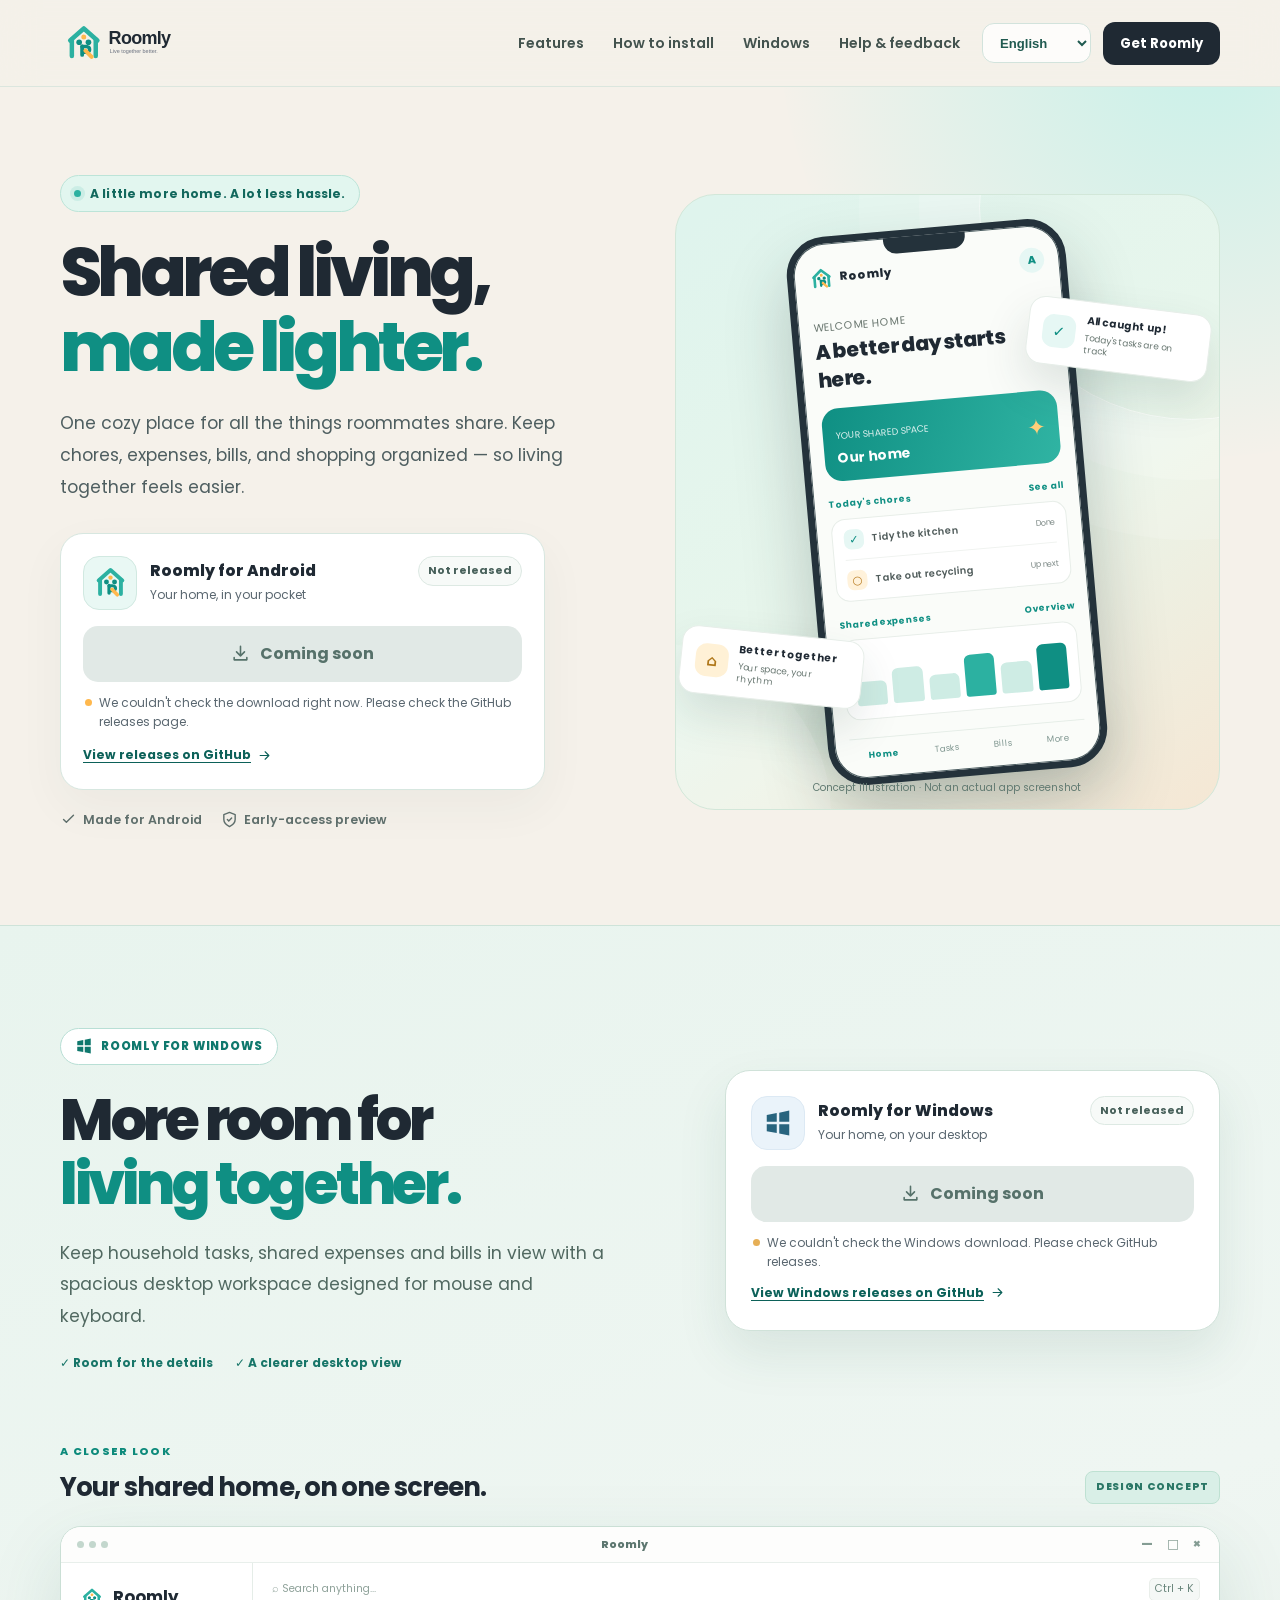
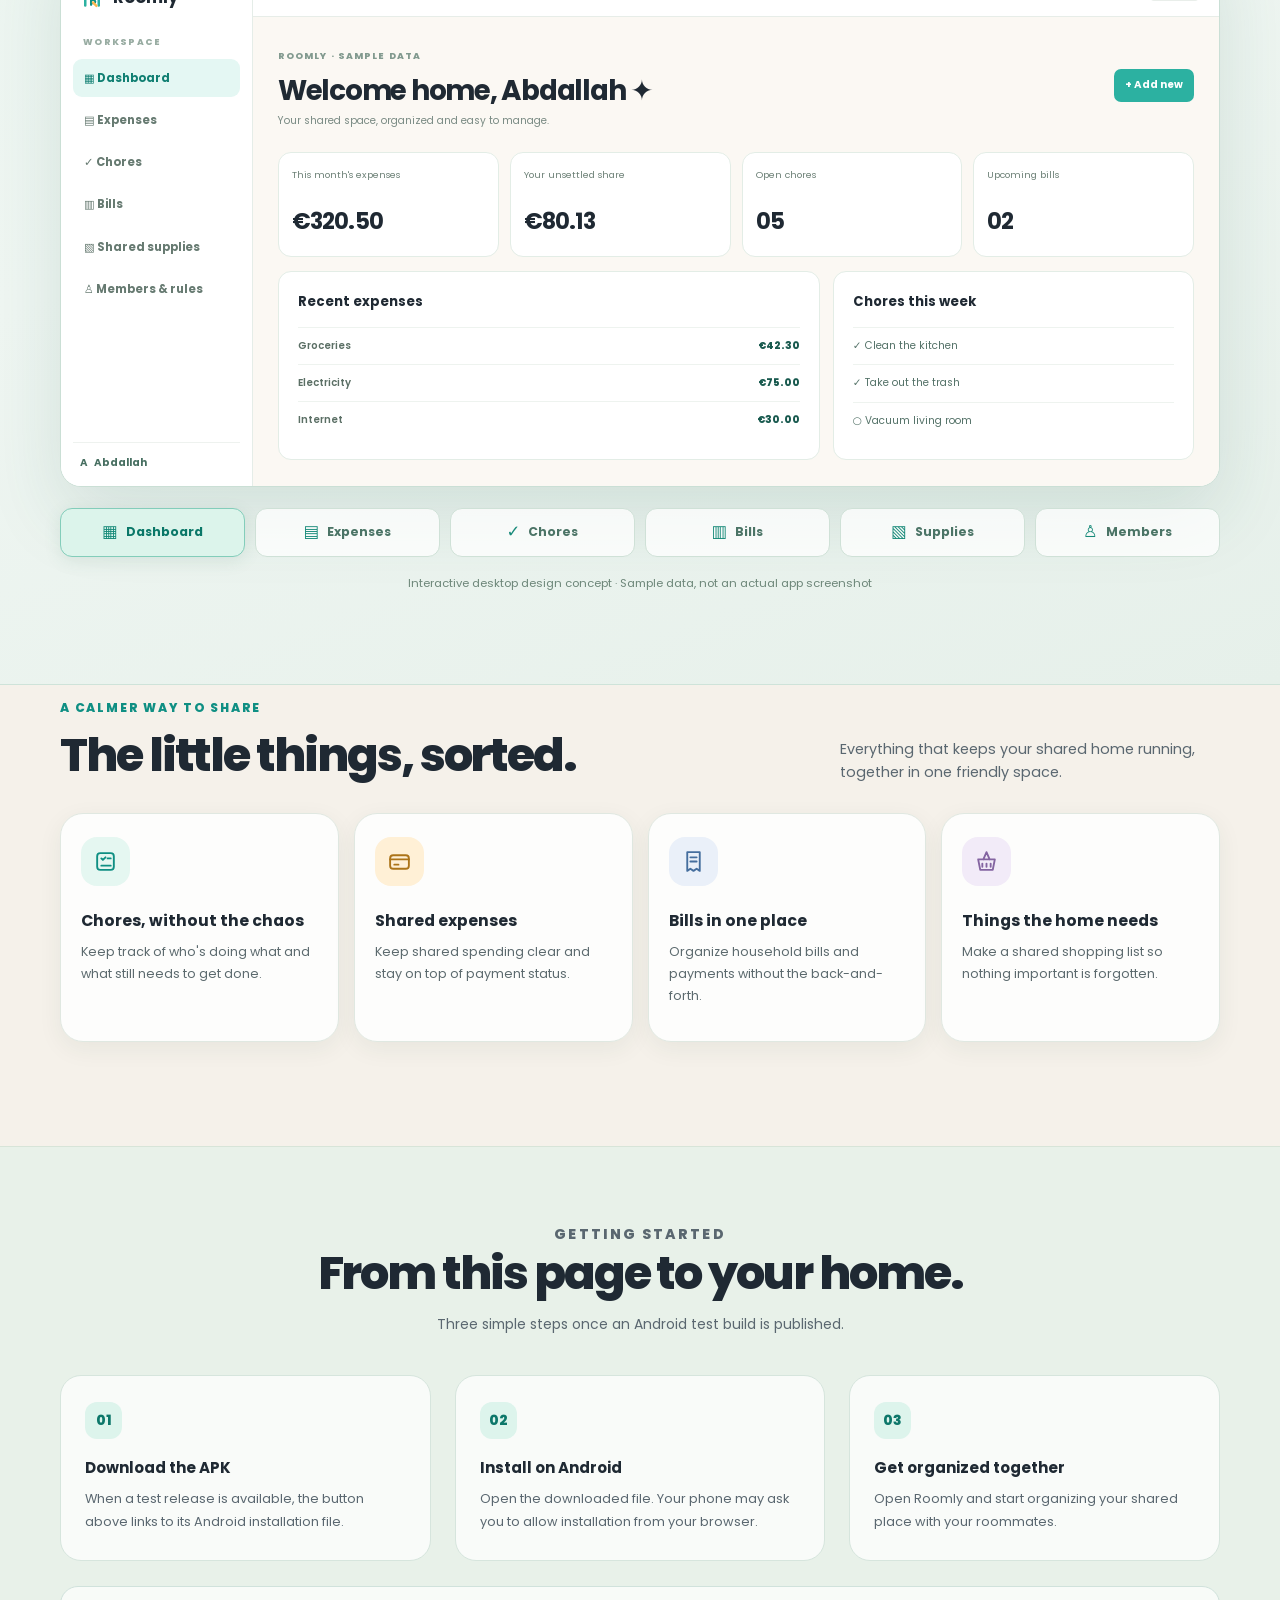
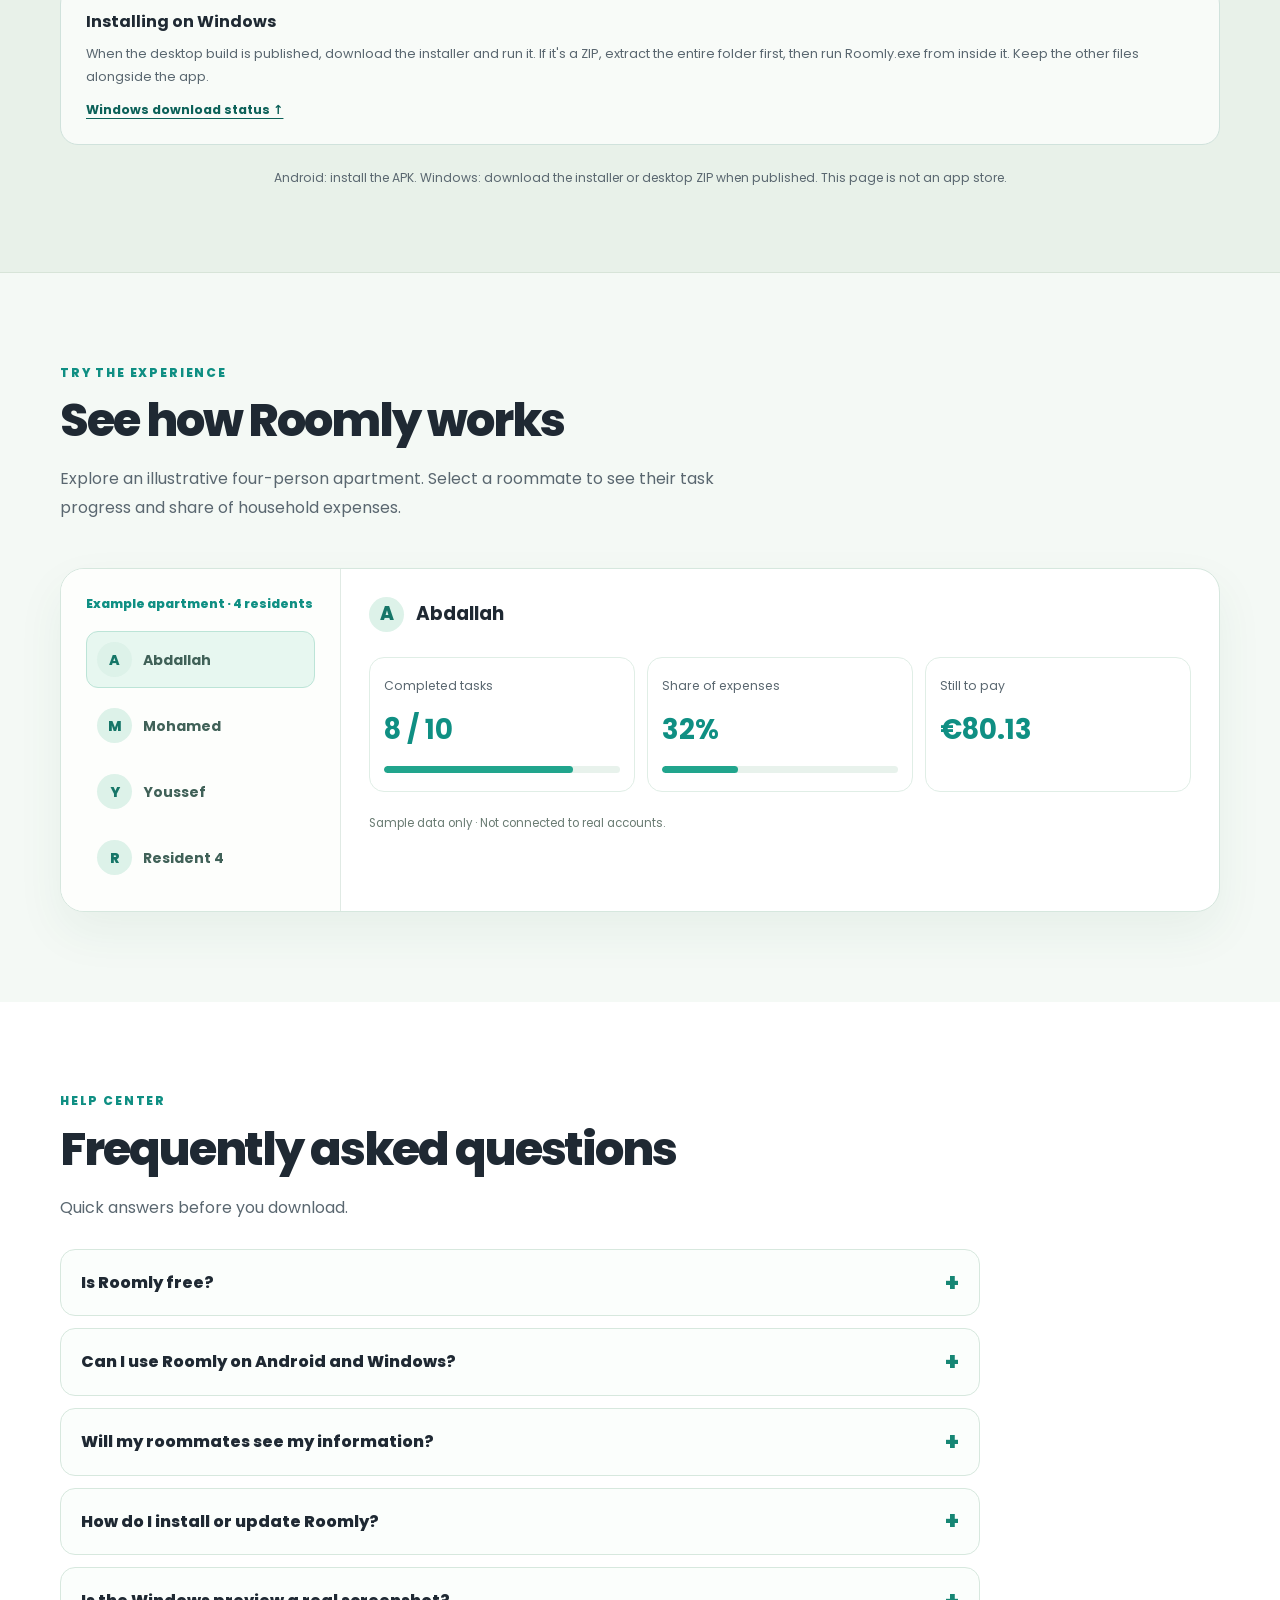
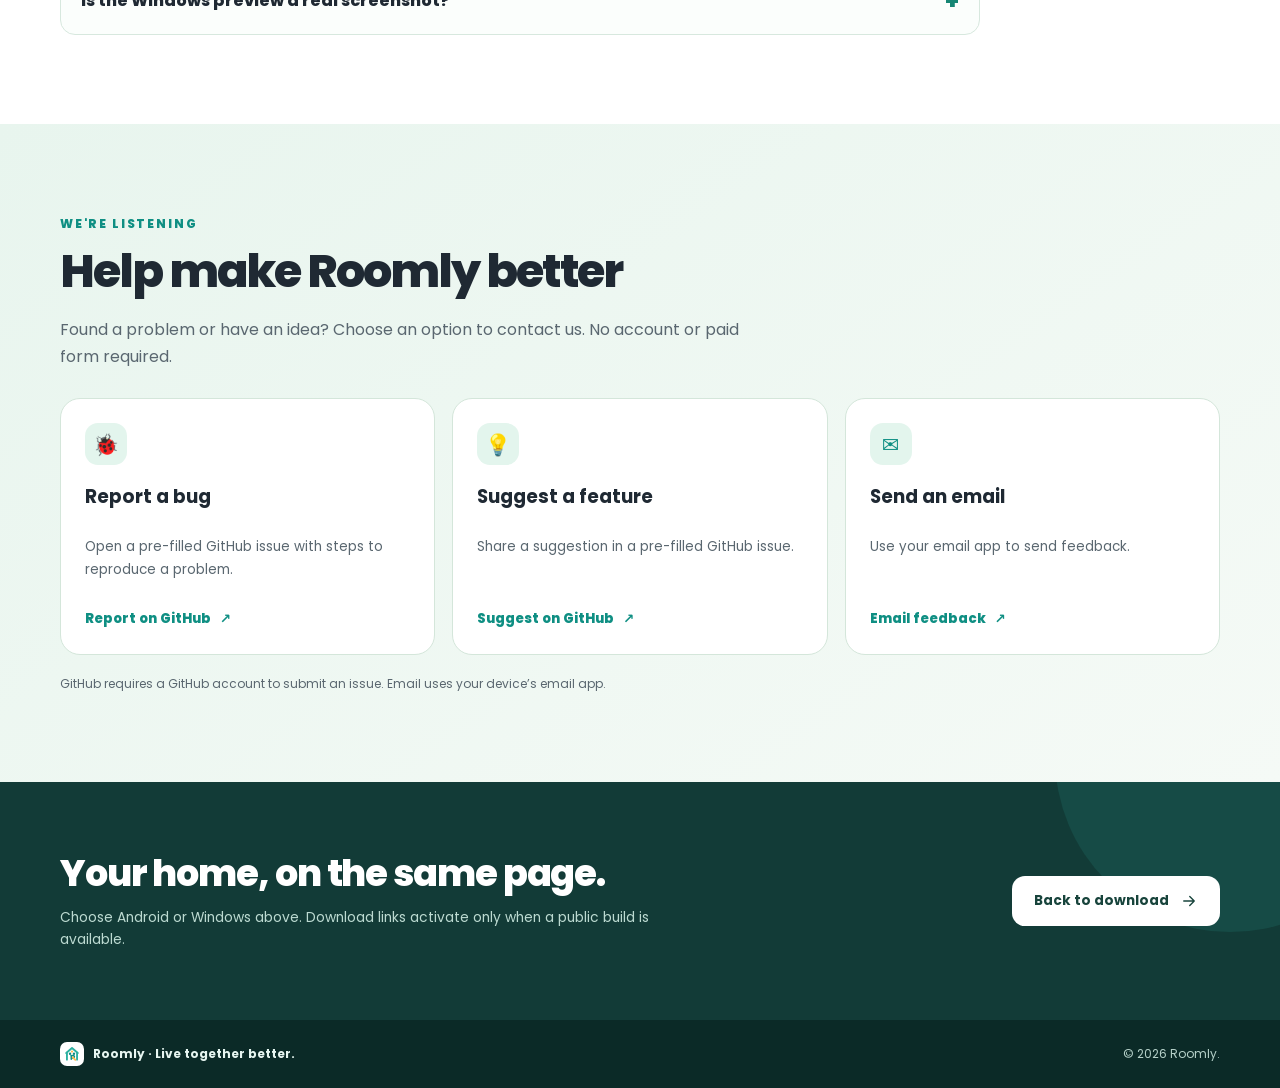
==== commit ff25f4e1: "Use reliable feedback icons without undefined SVG symbols" ====
--- a/index.html
+++ b/index.html
@@ -436,7 +436,7 @@
     </section>
     <section class="interactive-demo" id="experience" aria-labelledby="demo-title"><div class="shell"><div class="section-head"><div><p class="section-kicker" data-extra-i18n="demoK">TRY THE EXPERIENCE</p><h2 id="demo-title" data-extra-i18n="demoH">See how Roomly works</h2><p class="interactive-lead" data-extra-i18n="demoP">Explore an illustrative four-person apartment. Select a roommate to see their task progress and share of household expenses.</p></div></div><div class="demo-app"><div class="demo-members"><p data-extra-i18n="demoRoom">Example apartment · 4 residents</p><div class="demo-people" role="group" aria-label="Sample apartment residents"><button type="button" class="demo-person active" data-resident="0" aria-pressed="true"><span class="demo-avatar">A</span><span>Abdallah</span></button><button type="button" class="demo-person" data-resident="1" aria-pressed="false"><span class="demo-avatar">M</span><span>Mohamed</span></button><button type="button" class="demo-person" data-resident="2" aria-pressed="false"><span class="demo-avatar">Y</span><span>Youssef</span></button><button type="button" class="demo-person" data-resident="3" aria-pressed="false"><span class="demo-avatar">R</span><span>Resident 4</span></button></div></div><div class="demo-results"><div class="demo-person-heading"><span class="demo-avatar" id="demo-big-avatar">A</span><strong id="demo-person-name">Abdallah</strong></div><div class="demo-stats"><div><small data-extra-i18n="demoTasks">Completed tasks</small><strong id="demo-tasks">8 / 10</strong><div class="demo-meter"><span id="demo-task-bar" style="width:80%"></span></div></div><div><small data-extra-i18n="demoShare">Share of expenses</small><strong id="demo-share">32%</strong><div class="demo-meter"><span id="demo-share-bar" style="width:32%"></span></div></div><div><small data-extra-i18n="demoDue">Still to pay</small><strong id="demo-due">€80.13</strong></div></div><p class="demo-disclaimer" data-extra-i18n="demoDisclaimer">Sample data only · Not connected to real accounts.</p></div></div></div></section>
 <section class="help-zone" id="help" aria-labelledby="faq-title"><div class="shell"><div class="help-heading"><p class="section-kicker" data-extra-i18n="faqK">HELP CENTER</p><h2 id="faq-title" data-extra-i18n="faqH">Frequently asked questions</h2><p data-extra-i18n="faqP">Quick answers before you download.</p></div><div class="faq-list"><details class="faq-item"><summary><span id="faq-question-0"></span><span class="faq-plus" aria-hidden="true">+</span></summary><p id="faq-answer-0"></p></details><details class="faq-item"><summary><span id="faq-question-1"></span><span class="faq-plus" aria-hidden="true">+</span></summary><p id="faq-answer-1"></p></details><details class="faq-item"><summary><span id="faq-question-2"></span><span class="faq-plus" aria-hidden="true">+</span></summary><p id="faq-answer-2"></p></details><details class="faq-item"><summary><span id="faq-question-3"></span><span class="faq-plus" aria-hidden="true">+</span></summary><p id="faq-answer-3"></p></details><details class="faq-item"><summary><span id="faq-question-4"></span><span class="faq-plus" aria-hidden="true">+</span></summary><p id="faq-answer-4"></p></details></div></div></section>
-<section class="feedback-zone" id="feedback" aria-labelledby="feedback-title"><div class="shell"><div class="help-heading"><p class="section-kicker" data-extra-i18n="feedbackK">WE'RE LISTENING</p><h2 id="feedback-title" data-extra-i18n="feedbackH">Help make Roomly better</h2><p data-extra-i18n="feedbackP">Found a problem or have an idea? Choose an option to contact us. No account or paid form required.</p></div><div class="feedback-grid"><article class="feedback-card"><span class="feedback-icon"><svg aria-hidden="true"><use href="#i-bug"/></svg></span><h3 data-extra-i18n="bugTitle"></h3><p data-extra-i18n="bugDesc"></p><a id="feedback-bug" href="https://github.com/abdallahkhayroun00-crypto/Roomly-android/issues/new" target="_blank" rel="noopener noreferrer" class="feedback-action"><span data-extra-i18n="bugBtn"></span><span aria-hidden="true">↗</span></a></article><article class="feedback-card"><span class="feedback-icon"><svg aria-hidden="true"><use href="#i-lightbulb"/></svg></span><h3 data-extra-i18n="ideaTitle"></h3><p data-extra-i18n="ideaDesc"></p><a id="feedback-idea" href="https://github.com/abdallahkhayroun00-crypto/Roomly-android/issues/new" target="_blank" rel="noopener noreferrer" class="feedback-action"><span data-extra-i18n="ideaBtn"></span><span aria-hidden="true">↗</span></a></article><article class="feedback-card"><span class="feedback-icon"><svg aria-hidden="true"><use href="#i-mail"/></svg></span><h3 data-extra-i18n="mailTitle"></h3><p data-extra-i18n="mailDesc"></p><a id="feedback-mail" href="mailto:contact.abdallahkhayroun@gmail.com?subject=Roomly%20Feedback"  class="feedback-action"><span data-extra-i18n="mailBtn"></span><span aria-hidden="true">↗</span></a></article></div><p class="feedback-note" data-extra-i18n="feedbackNote"></p></div></section><section class="final" aria-labelledby="final-title"><div class="shell final-inner"><div><h2 id="final-title" data-i18n="finalTitle">Your home, on the same page.</h2><p data-i18n="finalBody">Choose Android or Windows above. Download links activate only when a public build is available.</p></div><a class="final-cta" href="#download-panel"><span data-i18n="finalButton">Back to download</span><svg aria-hidden="true" width="18" height="18"><use href="#i-arrow"/></svg></a></div></section>
+<section class="feedback-zone" id="feedback" aria-labelledby="feedback-title"><div class="shell"><div class="help-heading"><p class="section-kicker" data-extra-i18n="feedbackK">WE'RE LISTENING</p><h2 id="feedback-title" data-extra-i18n="feedbackH">Help make Roomly better</h2><p data-extra-i18n="feedbackP">Found a problem or have an idea? Choose an option to contact us. No account or paid form required.</p></div><div class="feedback-grid"><article class="feedback-card"><span class="feedback-icon"><span aria-hidden="true">🐞</span></span><h3 data-extra-i18n="bugTitle"></h3><p data-extra-i18n="bugDesc"></p><a id="feedback-bug" href="https://github.com/abdallahkhayroun00-crypto/Roomly-android/issues/new" target="_blank" rel="noopener noreferrer" class="feedback-action"><span data-extra-i18n="bugBtn"></span><span aria-hidden="true">↗</span></a></article><article class="feedback-card"><span class="feedback-icon"><span aria-hidden="true">💡</span></span><h3 data-extra-i18n="ideaTitle"></h3><p data-extra-i18n="ideaDesc"></p><a id="feedback-idea" href="https://github.com/abdallahkhayroun00-crypto/Roomly-android/issues/new" target="_blank" rel="noopener noreferrer" class="feedback-action"><span data-extra-i18n="ideaBtn"></span><span aria-hidden="true">↗</span></a></article><article class="feedback-card"><span class="feedback-icon"><span aria-hidden="true">✉️</span></span><h3 data-extra-i18n="mailTitle"></h3><p data-extra-i18n="mailDesc"></p><a id="feedback-mail" href="mailto:contact.abdallahkhayroun@gmail.com?subject=Roomly%20Feedback"  class="feedback-action"><span data-extra-i18n="mailBtn"></span><span aria-hidden="true">↗</span></a></article></div><p class="feedback-note" data-extra-i18n="feedbackNote"></p></div></section><section class="final" aria-labelledby="final-title"><div class="shell final-inner"><div><h2 id="final-title" data-i18n="finalTitle">Your home, on the same page.</h2><p data-i18n="finalBody">Choose Android or Windows above. Download links activate only when a public build is available.</p></div><a class="final-cta" href="#download-panel"><span data-i18n="finalButton">Back to download</span><svg aria-hidden="true" width="18" height="18"><use href="#i-arrow"/></svg></a></div></section>
   </main>
   <footer><div class="shell footer-inner"><div class="footer-brand"><img src="./assets/roomly-mark.svg" alt="" width="24" height="24"><span>Roomly · Live together better.</span></div><span>© <span id="year">2026</span> Roomly.</span></div></footer>
   <script>
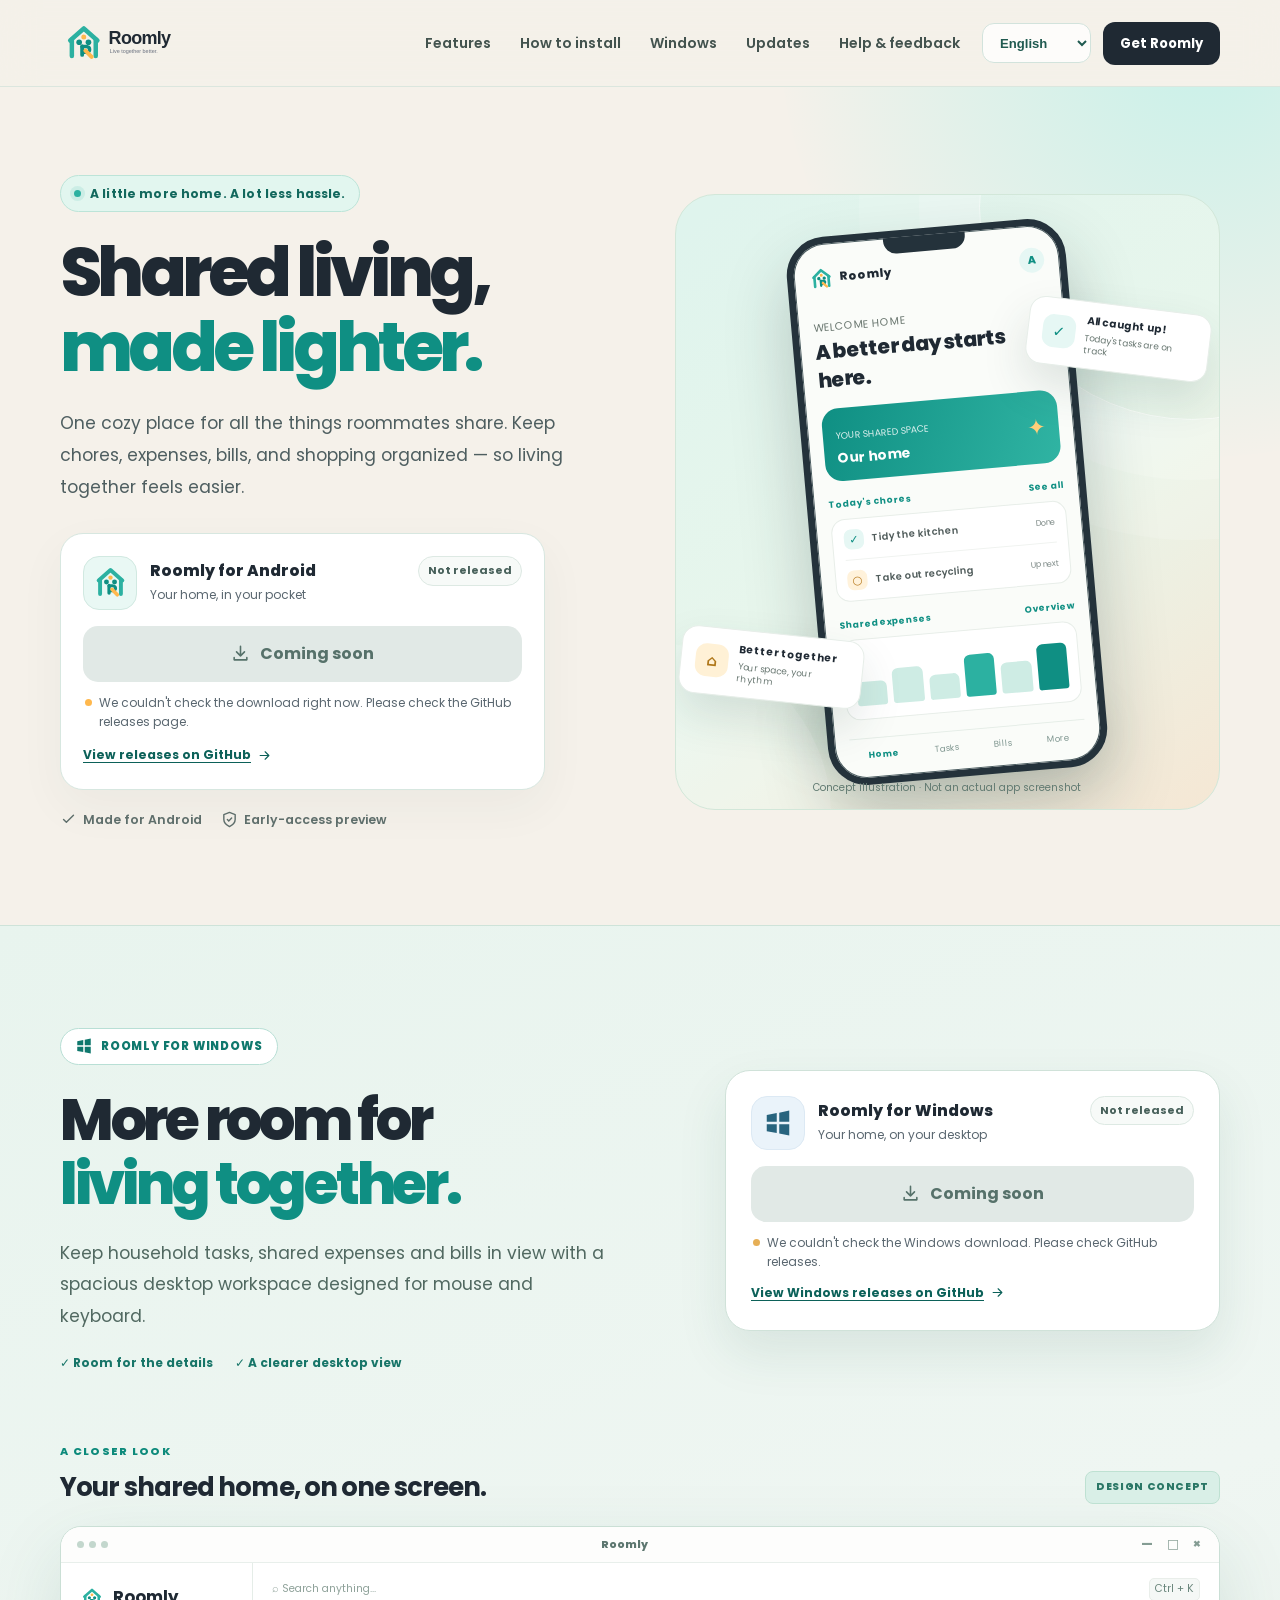
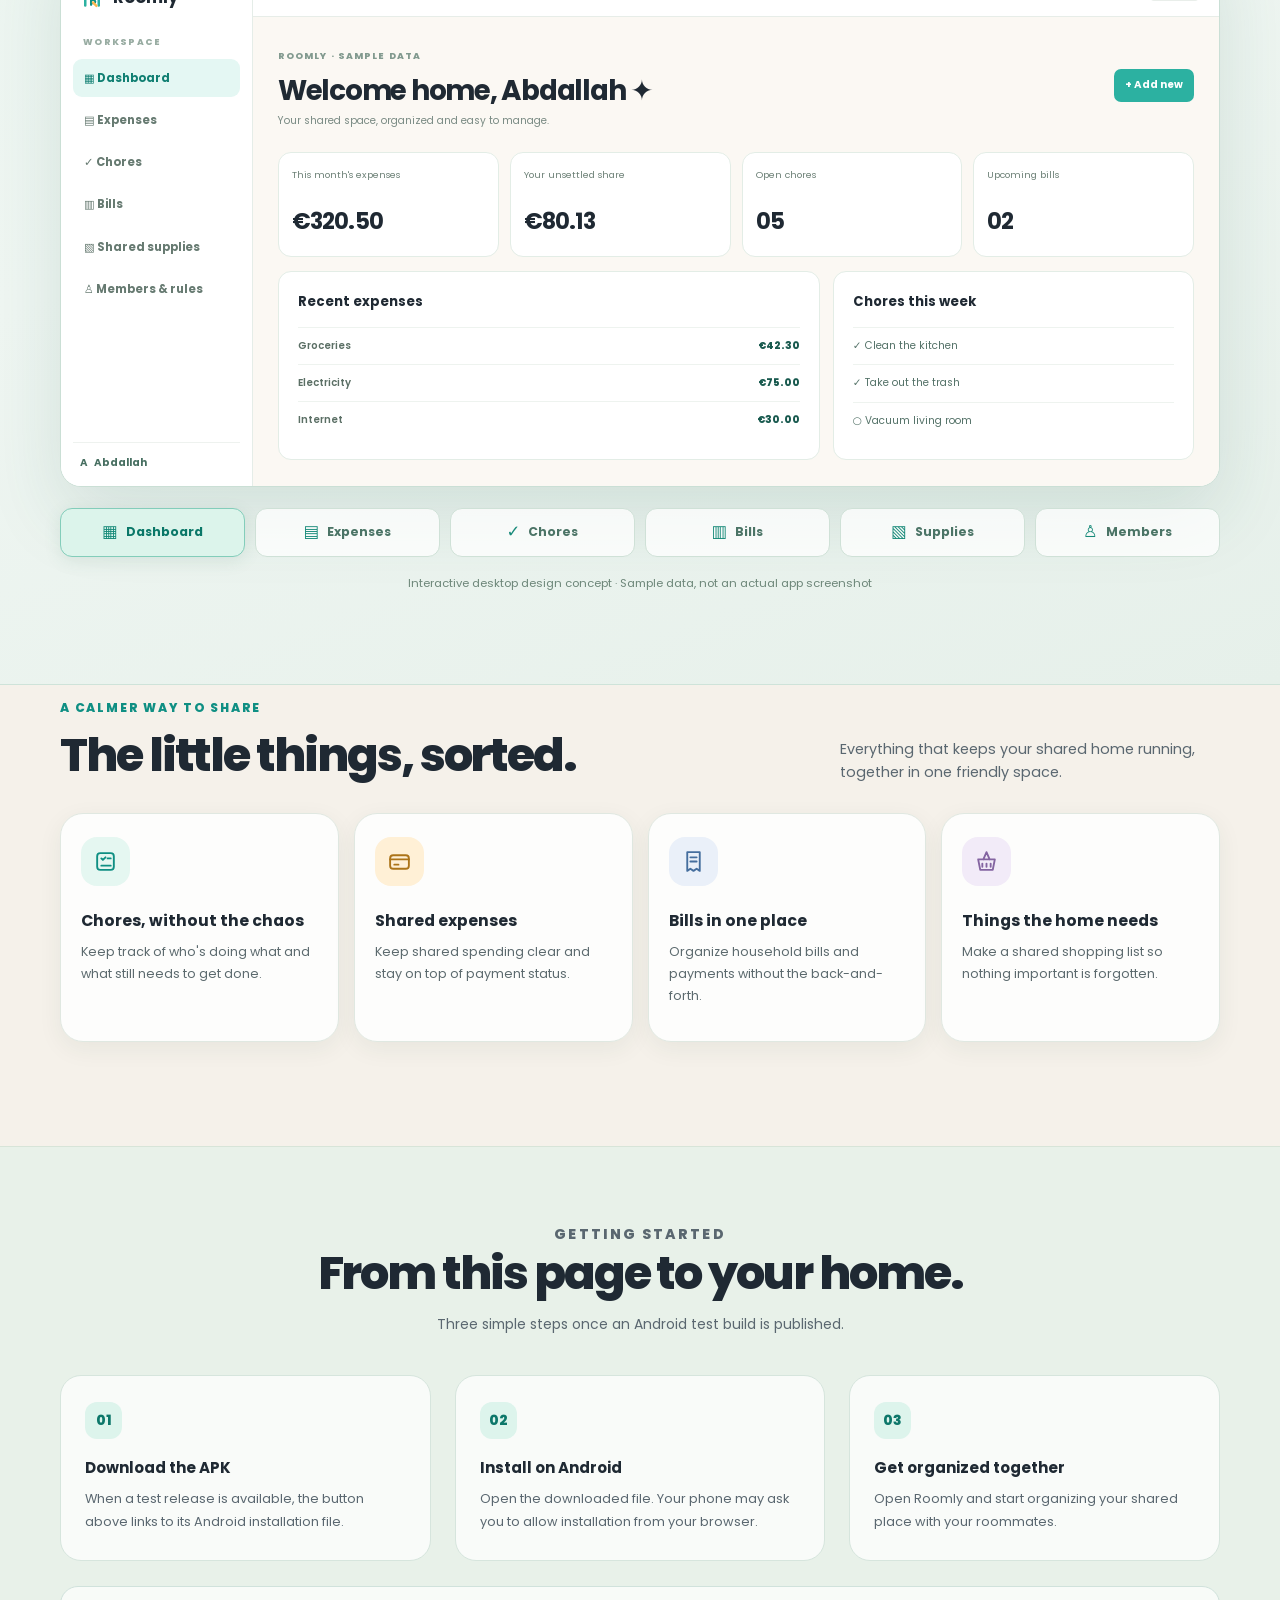
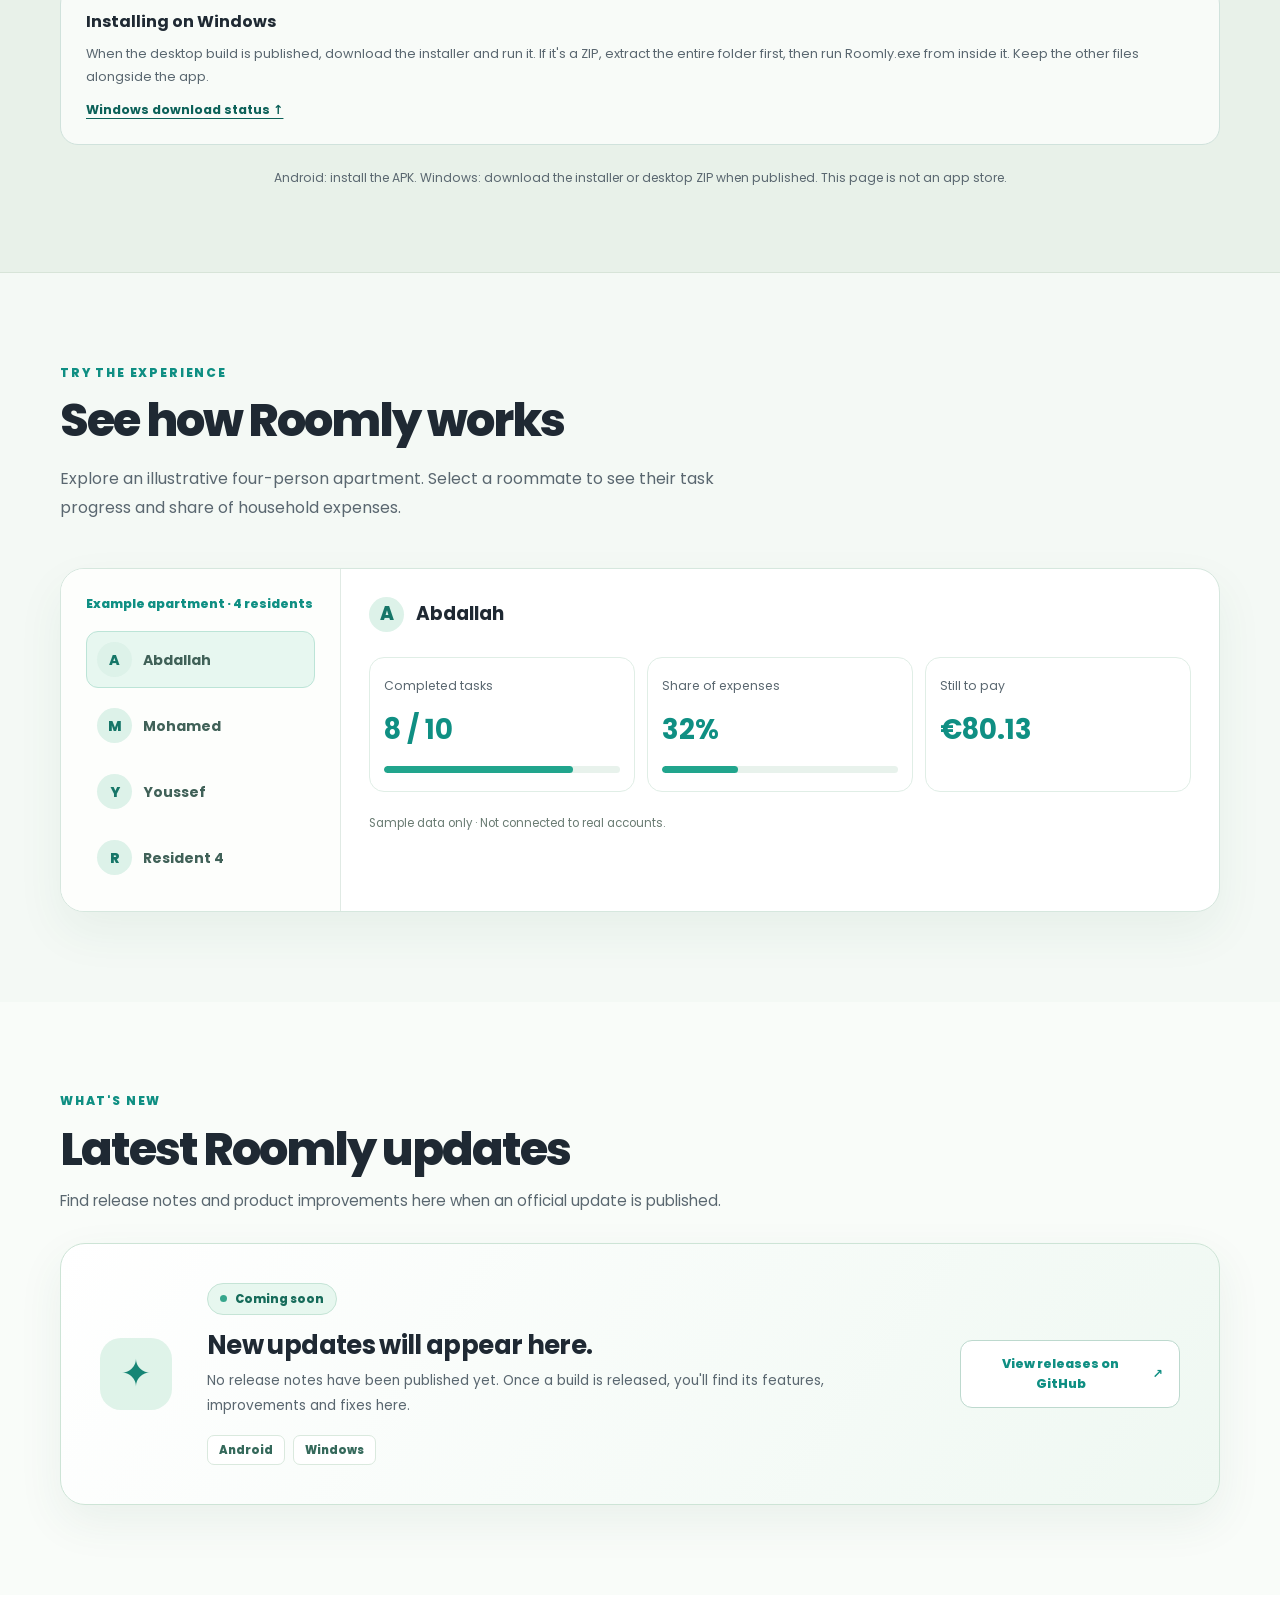
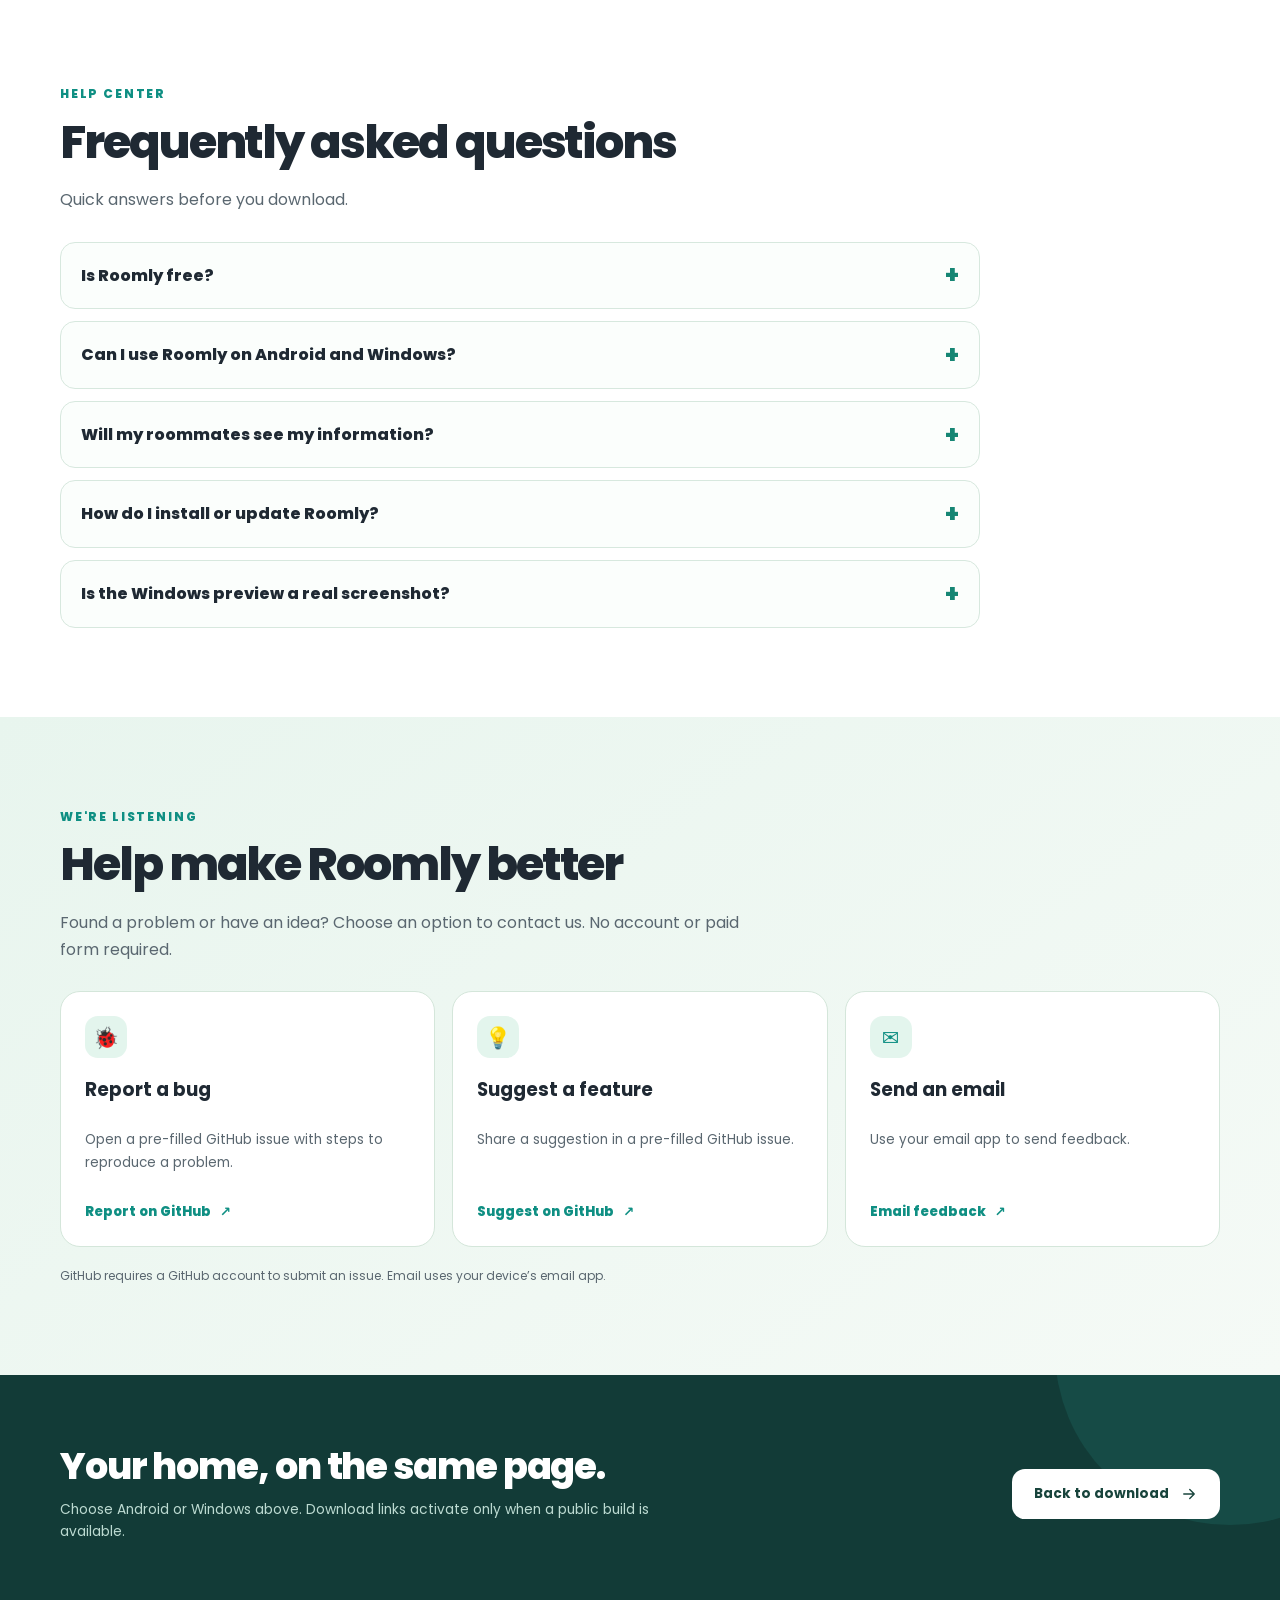
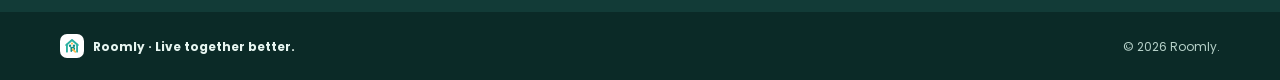
==== commit 8c462cc8: "Add five-language Roomly updates section with honest Coming soon placeholder" ====
--- a/index.html
+++ b/index.html
@@ -298,6 +298,28 @@
   
 /* Roomly interactive product story, help and feedback */
 .interactive-demo,.help-zone,.feedback-zone{padding:clamp(60px,7vw,96px) 0;scroll-margin-top:90px}.interactive-demo{background:#F4F9F5}.interactive-lead{max-width:690px;color:var(--muted);line-height:1.8}.demo-app{display:grid;grid-template-columns:280px minmax(0,1fr);background:white;border:1px solid #D6E7DE;border-radius:24px;overflow:hidden;box-shadow:0 20px 48px #1A5B4210}.demo-members{padding:25px;border-inline-end:1px solid #E0EAE4;background:#FDFEFC}.demo-members>p{font-size:.77rem;font-weight:800;color:var(--deep);margin:0 0 18px}.demo-people{display:grid;gap:9px}.demo-person{display:flex;align-items:center;gap:11px;text-align:start;background:transparent;border:1px solid transparent;border-radius:12px;padding:10px;font:inherit;font-size:.88rem;font-weight:700;color:#406158;cursor:pointer;min-width:0}.demo-person.active,.demo-person:hover{background:#E7F7F0;border-color:#BCE4D7}.demo-avatar{flex:none;display:grid;place-items:center;width:35px;height:35px;border-radius:50%;background:#DDF2E9;color:#167668;font-weight:800}.demo-results{padding:28px;min-width:0}.demo-person-heading{display:flex;align-items:center;gap:12px;font-size:1.16rem;margin-bottom:25px}.demo-stats{display:grid;grid-template-columns:repeat(3,minmax(0,1fr));gap:12px}.demo-stats>div{border:1px solid #E0EEE6;border-radius:15px;padding:18px 14px;min-width:0}.demo-stats small{display:block;color:var(--muted);font-size:.77rem;min-height:32px}.demo-stats strong{font-size:clamp(1.15rem,2.5vw,1.7rem);color:var(--deep)}.demo-meter{height:7px;background:#E8F2EC;border-radius:20px;overflow:hidden;margin-top:15px}.demo-meter span{display:block;height:100%;background:#21A58D;border-radius:20px;transition:width .2s}.demo-disclaimer{font-size:.72rem;color:#697B72;margin:22px 0 0}.help-zone{background:#FFF}.help-heading{max-width:710px;margin-bottom:28px}.help-heading h2{margin:10px 0}.help-heading>p:last-child{color:var(--muted);line-height:1.7}.faq-list{display:grid;gap:12px;max-width:920px}.faq-item{border:1px solid #D7E8DE;background:#FBFEFC;border-radius:15px;padding:0 20px}.faq-item summary{display:flex;justify-content:space-between;align-items:center;gap:15px;list-style:none;cursor:pointer;padding:20px 0;font-weight:750}.faq-item summary::-webkit-details-marker{display:none}.faq-plus{color:#168674;font-size:1.5rem;line-height:1}.faq-item[open] .faq-plus{transform:rotate(45deg)}.faq-item>p{margin:0;padding:0 0 19px;color:var(--muted);line-height:1.85;font-size:.9rem}.feedback-zone{background:linear-gradient(145deg,#E8F5EE,#F5FAF6)}.feedback-grid{display:grid;grid-template-columns:repeat(3,minmax(0,1fr));gap:17px}.feedback-card{border:1px solid #D4E6DA;border-radius:20px;padding:24px;background:#FFF;display:flex;flex-direction:column;align-items:flex-start;min-width:0}.feedback-icon{font-size:1.3rem;display:grid;place-items:center;width:42px;height:42px;border-radius:13px;background:#E3F5ED;color:var(--deep)}.feedback-icon svg{width:22px;height:22px}.feedback-card h3{margin:17px 0 9px}.feedback-card p{line-height:1.75;color:var(--muted);font-size:.84rem;flex:1}.feedback-action{display:inline-flex;align-items:center;gap:9px;text-decoration:none;font-size:.83rem;font-weight:750;color:var(--deep);padding-top:13px}.feedback-action:hover{text-decoration:underline}.feedback-note{font-size:.75rem;color:var(--muted);margin:19px 0 0}html[dir="rtl"] .interactive-demo,html[dir="rtl"] .help-zone,html[dir="rtl"] .feedback-zone,html[dir="rtl"] .demo-person,html[dir="rtl"] .feedback-card{direction:rtl;text-align:right}html[dir="rtl"] .demo-members{border-inline-end:1px solid #E0EAE4}html[dir="rtl"] .faq-list{margin-inline-start:0}@media(max-width:850px){.demo-app{grid-template-columns:1fr}.demo-members{border-inline-end:0;border-bottom:1px solid #E0EAE4}.demo-people{grid-template-columns:repeat(2,minmax(0,1fr))}.feedback-grid{grid-template-columns:1fr}}@media(max-width:620px){.demo-results,.demo-members{padding:18px}.demo-stats{gap:7px}.demo-stats>div{padding:12px 8px}.demo-stats small{font-size:.65rem}.demo-stats strong{font-size:1.05rem}.faq-item{padding:0 14px}}
+
+/* Latest release notes: no invented versions, dates or changelogs. */
+.release-notes{padding:clamp(65px,7vw,98px) 0;background:#F9FCF9;scroll-margin-top:90px}
+.updates-heading{max-width:690px;margin-bottom:29px}
+.updates-heading h2{margin:10px 0 9px}
+.updates-heading>p:last-child{font-size:.94rem;line-height:1.8;color:var(--muted);margin:0}
+.updates-card{display:flex;align-items:center;gap:clamp(15px,3vw,35px);padding:clamp(22px,3.5vw,39px);background:linear-gradient(125deg,#FFF 0%,#EFF8F2 100%);border:1px solid #CDE4D6;border-radius:25px;box-shadow:0 17px 46px #285D4613}
+.updates-symbol{width:72px;height:72px;flex:none;display:grid;place-items:center;border-radius:21px;background:#DFF3E9;color:#168575;font-size:2.3rem}
+.updates-copy{min-width:0;flex:1}
+.updates-pill{display:inline-flex;align-items:center;gap:8px;border:1px solid #C5E4D6;background:#E7F7EF;color:#166B5A;border-radius:99px;padding:6px 12px;font-size:.72rem;font-weight:800}
+.updates-pill-dot{width:7px;height:7px;border-radius:50%;background:#36A68C}
+.updates-copy h3{font-size:clamp(1.12rem,2vw,1.6rem);line-height:1.3;letter-spacing:-.025em;margin:14px 0 7px}
+.updates-copy>p{font-size:.86rem;color:var(--muted);line-height:1.8;margin:0;max-width:640px}
+.updates-platforms{display:flex;gap:8px;flex-wrap:wrap;margin-top:16px}
+.updates-platforms span{display:inline-flex;border:1px solid #DAE9DE;background:#FFF;color:#35695B;border-radius:7px;padding:5px 11px;font-size:.71rem;font-weight:750;direction:ltr;unicode-bidi:isolate}
+.updates-release-link{display:inline-flex;align-items:center;justify-content:center;gap:8px;border:1px solid #BDD9CE;color:var(--deep);background:#FFF;border-radius:12px;padding:13px 16px;font-size:.78rem;font-weight:750;text-decoration:none;text-align:center;max-width:220px;min-height:48px;flex:none}
+.updates-release-link:hover{background:#E6F6EE;border-color:#82C9B3}
+.updates-release-link:focus-visible{outline:3px solid #D39D22;outline-offset:3px}
+html[dir="rtl"] .release-notes,html[dir="rtl"] .updates-card,html[dir="rtl"] .updates-heading{direction:rtl;text-align:right}
+@media(max-width:1100px){.navlinks{gap:13px}.navlinks a{font-size:.78rem}.nav{gap:13px}}
+@media(max-width:790px){.updates-card{flex-wrap:wrap}.updates-symbol{width:56px;height:56px;font-size:1.8rem}.updates-release-link{margin-inline-start:calc(56px + 15px)}}
+@media(max-width:620px){.updates-card{display:block}.updates-symbol{margin-bottom:15px}.updates-release-link{margin:22px 0 0;max-width:none;width:100%}}
 </style>
 </head>
 <body>
@@ -316,7 +338,7 @@
   <header class="top">
     <nav class="shell nav" aria-label="Main navigation">
       <a class="brand" href="./" aria-label="Roomly — home"><img src="./assets/roomly-logo-horizontal.svg" width="183" height="46" alt="Roomly — Live together better."></a>
-      <div class="navlinks"><a href="#features" data-i18n="navFeatures">Features</a><a href="#how-it-works" data-i18n="navHow">How to install</a><a href="#windows" data-i18n="navWindows">Windows</a><a href="#help" data-extra-i18n="navHelp">Help & feedback</a></div>
+      <div class="navlinks"><a href="#features" data-i18n="navFeatures">Features</a><a href="#how-it-works" data-i18n="navHow">How to install</a><a href="#windows" data-i18n="navWindows">Windows</a><a href="#updates" data-extra-i18n="navUpdates">Updates</a><a href="#help" data-extra-i18n="navHelp">Help & feedback</a></div>
       <div class="nav-actions">
         <select class="lang" id="language" aria-label="Select website language" title="Website language">
           <option value="en" lang="en">English</option>
@@ -435,6 +457,26 @@
       </div>
     </section>
     <section class="interactive-demo" id="experience" aria-labelledby="demo-title"><div class="shell"><div class="section-head"><div><p class="section-kicker" data-extra-i18n="demoK">TRY THE EXPERIENCE</p><h2 id="demo-title" data-extra-i18n="demoH">See how Roomly works</h2><p class="interactive-lead" data-extra-i18n="demoP">Explore an illustrative four-person apartment. Select a roommate to see their task progress and share of household expenses.</p></div></div><div class="demo-app"><div class="demo-members"><p data-extra-i18n="demoRoom">Example apartment · 4 residents</p><div class="demo-people" role="group" aria-label="Sample apartment residents"><button type="button" class="demo-person active" data-resident="0" aria-pressed="true"><span class="demo-avatar">A</span><span>Abdallah</span></button><button type="button" class="demo-person" data-resident="1" aria-pressed="false"><span class="demo-avatar">M</span><span>Mohamed</span></button><button type="button" class="demo-person" data-resident="2" aria-pressed="false"><span class="demo-avatar">Y</span><span>Youssef</span></button><button type="button" class="demo-person" data-resident="3" aria-pressed="false"><span class="demo-avatar">R</span><span>Resident 4</span></button></div></div><div class="demo-results"><div class="demo-person-heading"><span class="demo-avatar" id="demo-big-avatar">A</span><strong id="demo-person-name">Abdallah</strong></div><div class="demo-stats"><div><small data-extra-i18n="demoTasks">Completed tasks</small><strong id="demo-tasks">8 / 10</strong><div class="demo-meter"><span id="demo-task-bar" style="width:80%"></span></div></div><div><small data-extra-i18n="demoShare">Share of expenses</small><strong id="demo-share">32%</strong><div class="demo-meter"><span id="demo-share-bar" style="width:32%"></span></div></div><div><small data-extra-i18n="demoDue">Still to pay</small><strong id="demo-due">€80.13</strong></div></div><p class="demo-disclaimer" data-extra-i18n="demoDisclaimer">Sample data only · Not connected to real accounts.</p></div></div></div></section>
+
+    <section class="release-notes" id="updates" aria-labelledby="updates-title">
+      <div class="shell">
+        <div class="updates-heading">
+          <p class="section-kicker" data-extra-i18n="updatesKicker">WHAT'S NEW</p>
+          <h2 id="updates-title" data-extra-i18n="updatesTitle">Latest Roomly updates</h2>
+          <p data-extra-i18n="updatesIntro">Find release notes and product improvements here when an official update is published.</p>
+        </div>
+        <div class="updates-card">
+          <div class="updates-symbol" aria-hidden="true">✦</div>
+          <div class="updates-copy">
+            <span class="updates-pill"><span class="updates-pill-dot" aria-hidden="true"></span><span data-extra-i18n="updatesSoon">Coming soon</span></span>
+            <h3 data-extra-i18n="updatesCardTitle">New updates will appear here.</h3>
+            <p data-extra-i18n="updatesCardBody">No release notes have been published yet. Once a build is released, you'll find its features, improvements and fixes here.</p>
+            <div class="updates-platforms" aria-label="Platforms"><span>Android</span><span>Windows</span></div>
+          </div>
+          <a class="updates-release-link" href="https://github.com/abdallahkhayroun00-crypto/Roomly-download/releases" target="_blank" rel="noopener noreferrer"><span data-extra-i18n="updatesLink">View releases on GitHub</span><span aria-hidden="true">↗</span></a>
+        </div>
+      </div>
+    </section>
 <section class="help-zone" id="help" aria-labelledby="faq-title"><div class="shell"><div class="help-heading"><p class="section-kicker" data-extra-i18n="faqK">HELP CENTER</p><h2 id="faq-title" data-extra-i18n="faqH">Frequently asked questions</h2><p data-extra-i18n="faqP">Quick answers before you download.</p></div><div class="faq-list"><details class="faq-item"><summary><span id="faq-question-0"></span><span class="faq-plus" aria-hidden="true">+</span></summary><p id="faq-answer-0"></p></details><details class="faq-item"><summary><span id="faq-question-1"></span><span class="faq-plus" aria-hidden="true">+</span></summary><p id="faq-answer-1"></p></details><details class="faq-item"><summary><span id="faq-question-2"></span><span class="faq-plus" aria-hidden="true">+</span></summary><p id="faq-answer-2"></p></details><details class="faq-item"><summary><span id="faq-question-3"></span><span class="faq-plus" aria-hidden="true">+</span></summary><p id="faq-answer-3"></p></details><details class="faq-item"><summary><span id="faq-question-4"></span><span class="faq-plus" aria-hidden="true">+</span></summary><p id="faq-answer-4"></p></details></div></div></section>
 <section class="feedback-zone" id="feedback" aria-labelledby="feedback-title"><div class="shell"><div class="help-heading"><p class="section-kicker" data-extra-i18n="feedbackK">WE'RE LISTENING</p><h2 id="feedback-title" data-extra-i18n="feedbackH">Help make Roomly better</h2><p data-extra-i18n="feedbackP">Found a problem or have an idea? Choose an option to contact us. No account or paid form required.</p></div><div class="feedback-grid"><article class="feedback-card"><span class="feedback-icon"><span aria-hidden="true">🐞</span></span><h3 data-extra-i18n="bugTitle"></h3><p data-extra-i18n="bugDesc"></p><a id="feedback-bug" href="https://github.com/abdallahkhayroun00-crypto/Roomly-android/issues/new" target="_blank" rel="noopener noreferrer" class="feedback-action"><span data-extra-i18n="bugBtn"></span><span aria-hidden="true">↗</span></a></article><article class="feedback-card"><span class="feedback-icon"><span aria-hidden="true">💡</span></span><h3 data-extra-i18n="ideaTitle"></h3><p data-extra-i18n="ideaDesc"></p><a id="feedback-idea" href="https://github.com/abdallahkhayroun00-crypto/Roomly-android/issues/new" target="_blank" rel="noopener noreferrer" class="feedback-action"><span data-extra-i18n="ideaBtn"></span><span aria-hidden="true">↗</span></a></article><article class="feedback-card"><span class="feedback-icon"><span aria-hidden="true">✉️</span></span><h3 data-extra-i18n="mailTitle"></h3><p data-extra-i18n="mailDesc"></p><a id="feedback-mail" href="mailto:contact.abdallahkhayroun@gmail.com?subject=Roomly%20Feedback"  class="feedback-action"><span data-extra-i18n="mailBtn"></span><span aria-hidden="true">↗</span></a></article></div><p class="feedback-note" data-extra-i18n="feedbackNote"></p></div></section><section class="final" aria-labelledby="final-title"><div class="shell final-inner"><div><h2 id="final-title" data-i18n="finalTitle">Your home, on the same page.</h2><p data-i18n="finalBody">Choose Android or Windows above. Download links activate only when a public build is available.</p></div><a class="final-cta" href="#download-panel"><span data-i18n="finalButton">Back to download</span><svg aria-hidden="true" width="18" height="18"><use href="#i-arrow"/></svg></a></div></section>
   </main>
@@ -867,6 +909,9 @@
       var sampleDue=[80.13,50,35,0];
       var selectedPerson=0;
       var demoButtons=document.querySelectorAll("[data-resident]");
+      // Placeholder update section; display only verified release information when available.
+      var updatesCopy={"en":{"navUpdates":"Updates","updatesKicker":"WHAT'S NEW","updatesTitle":"Latest Roomly updates","updatesIntro":"Find release notes and product improvements here when an official update is published.","updatesSoon":"Coming soon","updatesCardTitle":"New updates will appear here.","updatesCardBody":"No release notes have been published yet. Once a build is released, you'll find its features, improvements and fixes here.","updatesLink":"View releases on GitHub"},"ar":{"navUpdates":"التحديثات","updatesKicker":"شنو الجديد","updatesTitle":"آخر تحديثات Roomly","updatesIntro":"هنا غادي تلقى جديد التطبيق والتحسينات ملي يتنشر شي إصدار رسمي.","updatesSoon":"قريباً","updatesCardTitle":"التحديثات الجديدة غادي تبان هنا.","updatesCardBody":"مازال ما تنشرات حتى ملاحظات ديال إصدار. ملي تتنشر نسخة رسمية، غادي تلقى هنا المميزات والتحسينات والأخطاء اللي تصلحات.","updatesLink":"شوف الإصدارات على GitHub"},"fr":{"navUpdates":"Nouveautés","updatesKicker":"QUOI DE NEUF ?","updatesTitle":"Dernières nouveautés de Roomly","updatesIntro":"Retrouvez ici les notes de version et les améliorations dès la publication d’une mise à jour officielle.","updatesSoon":"Bientôt","updatesCardTitle":"Les prochaines nouveautés apparaîtront ici.","updatesCardBody":"Aucune note de version n’a encore été publiée. Dès la sortie d’une version, vous trouverez ici ses nouveautés, améliorations et corrections.","updatesLink":"Voir les versions sur GitHub"},"tr":{"navUpdates":"Güncellemeler","updatesKicker":"YENİLİKLER","updatesTitle":"Roomly’deki son güncellemeler","updatesIntro":"Resmî bir güncelleme yayımlandığında sürüm notlarını ve iyileştirmeleri burada bulabilirsiniz.","updatesSoon":"Yakında","updatesCardTitle":"Yeni güncellemeler burada paylaşılacak.","updatesCardBody":"Henüz sürüm notu yayımlanmadı. Bir sürüm yayımlandığında yeni özellikleri, iyileştirmeleri ve hata düzeltmelerini burada görebileceksiniz.","updatesLink":"GitHub sürümlerini görüntüle"},"de":{"navUpdates":"Updates","updatesKicker":"WAS IST NEU?","updatesTitle":"Neueste Roomly-Updates","updatesIntro":"Hier findest du Versionshinweise und Verbesserungen, sobald ein offizielles Update veröffentlicht wurde.","updatesSoon":"Demnächst","updatesCardTitle":"Neue Updates erscheinen hier.","updatesCardBody":"Es wurden noch keine Versionshinweise veröffentlicht. Sobald eine Version verfügbar ist, findest du hier neue Funktionen, Verbesserungen und Fehlerbehebungen.","updatesLink":"Releases auf GitHub ansehen"}};
+      Object.keys(updatesCopy).forEach(function(lang){Object.assign(extraPageCopy[lang],updatesCopy[lang]);});
       function renderExtras(){
         var t=extraPageCopy[language];
         document.querySelectorAll("[data-extra-i18n]").forEach(function(el){var key=el.getAttribute("data-extra-i18n");if(typeof t[key]==="string")el.textContent=t[key];});
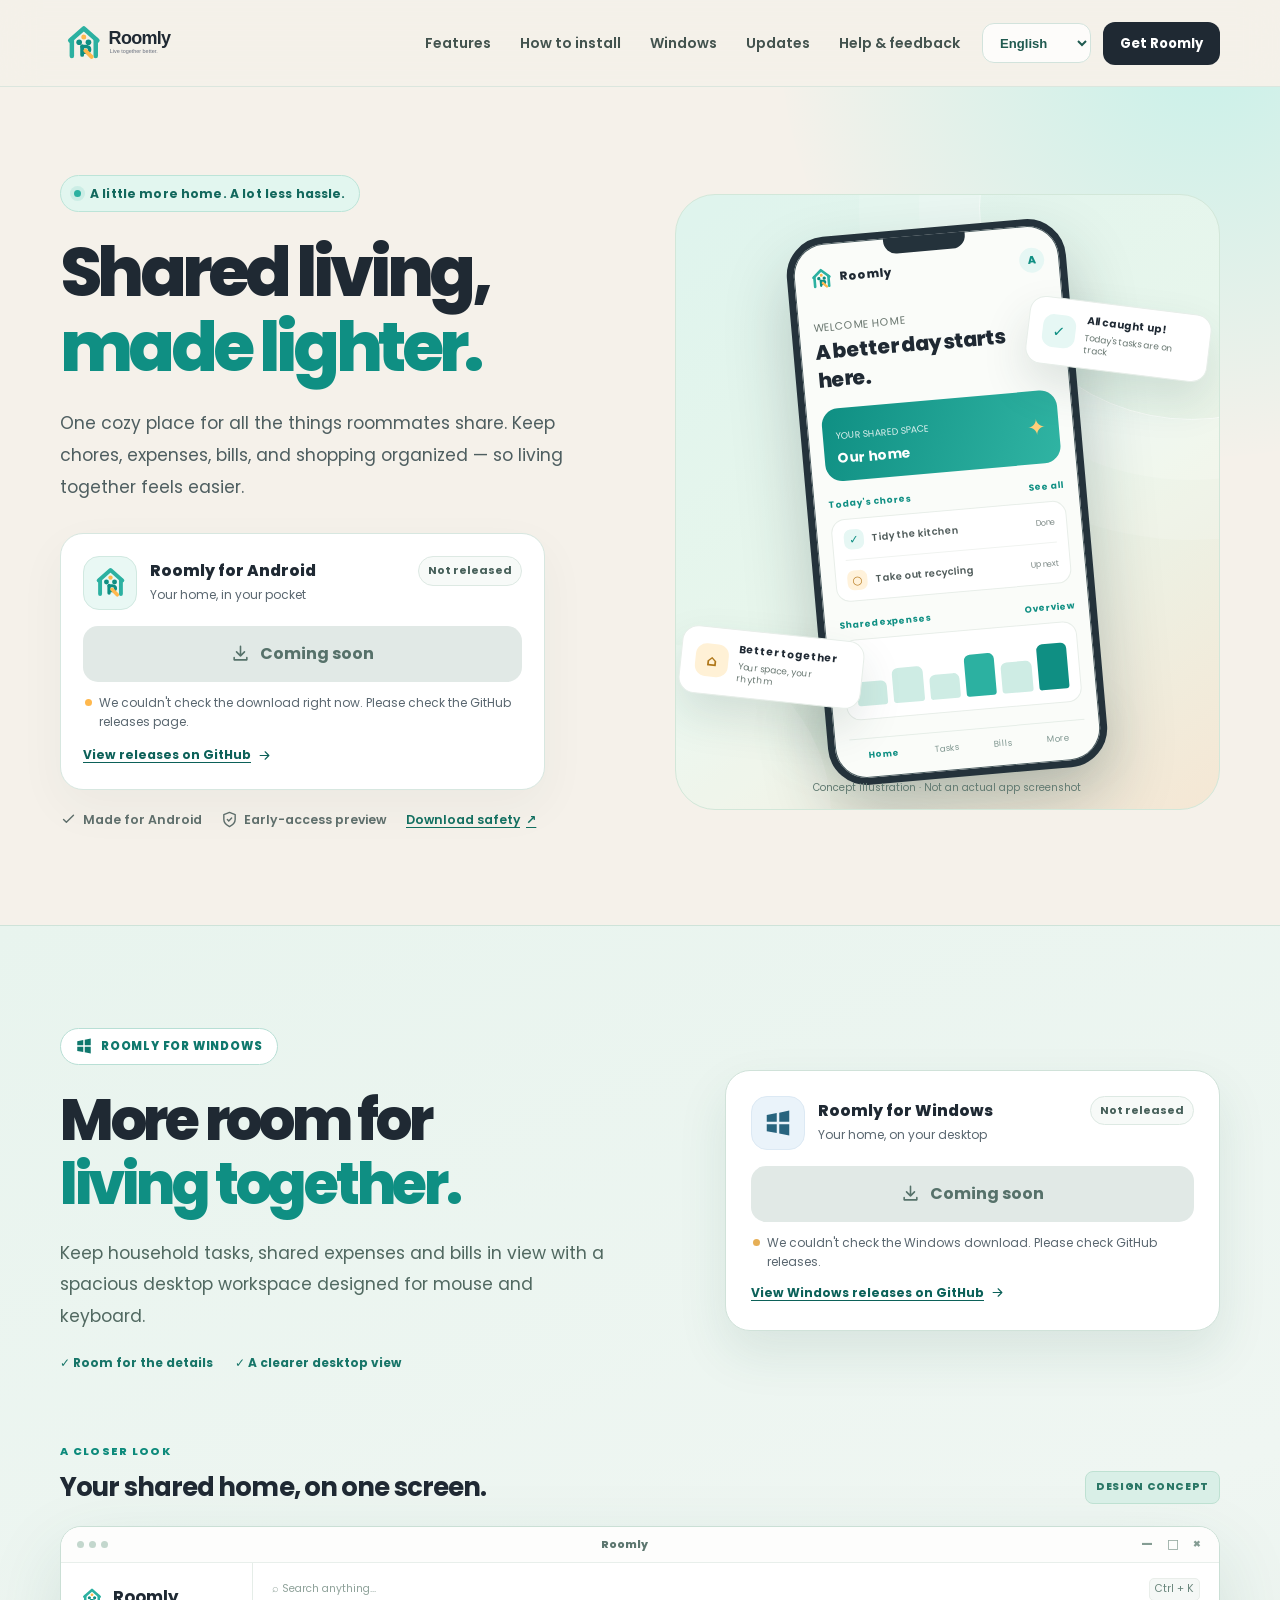
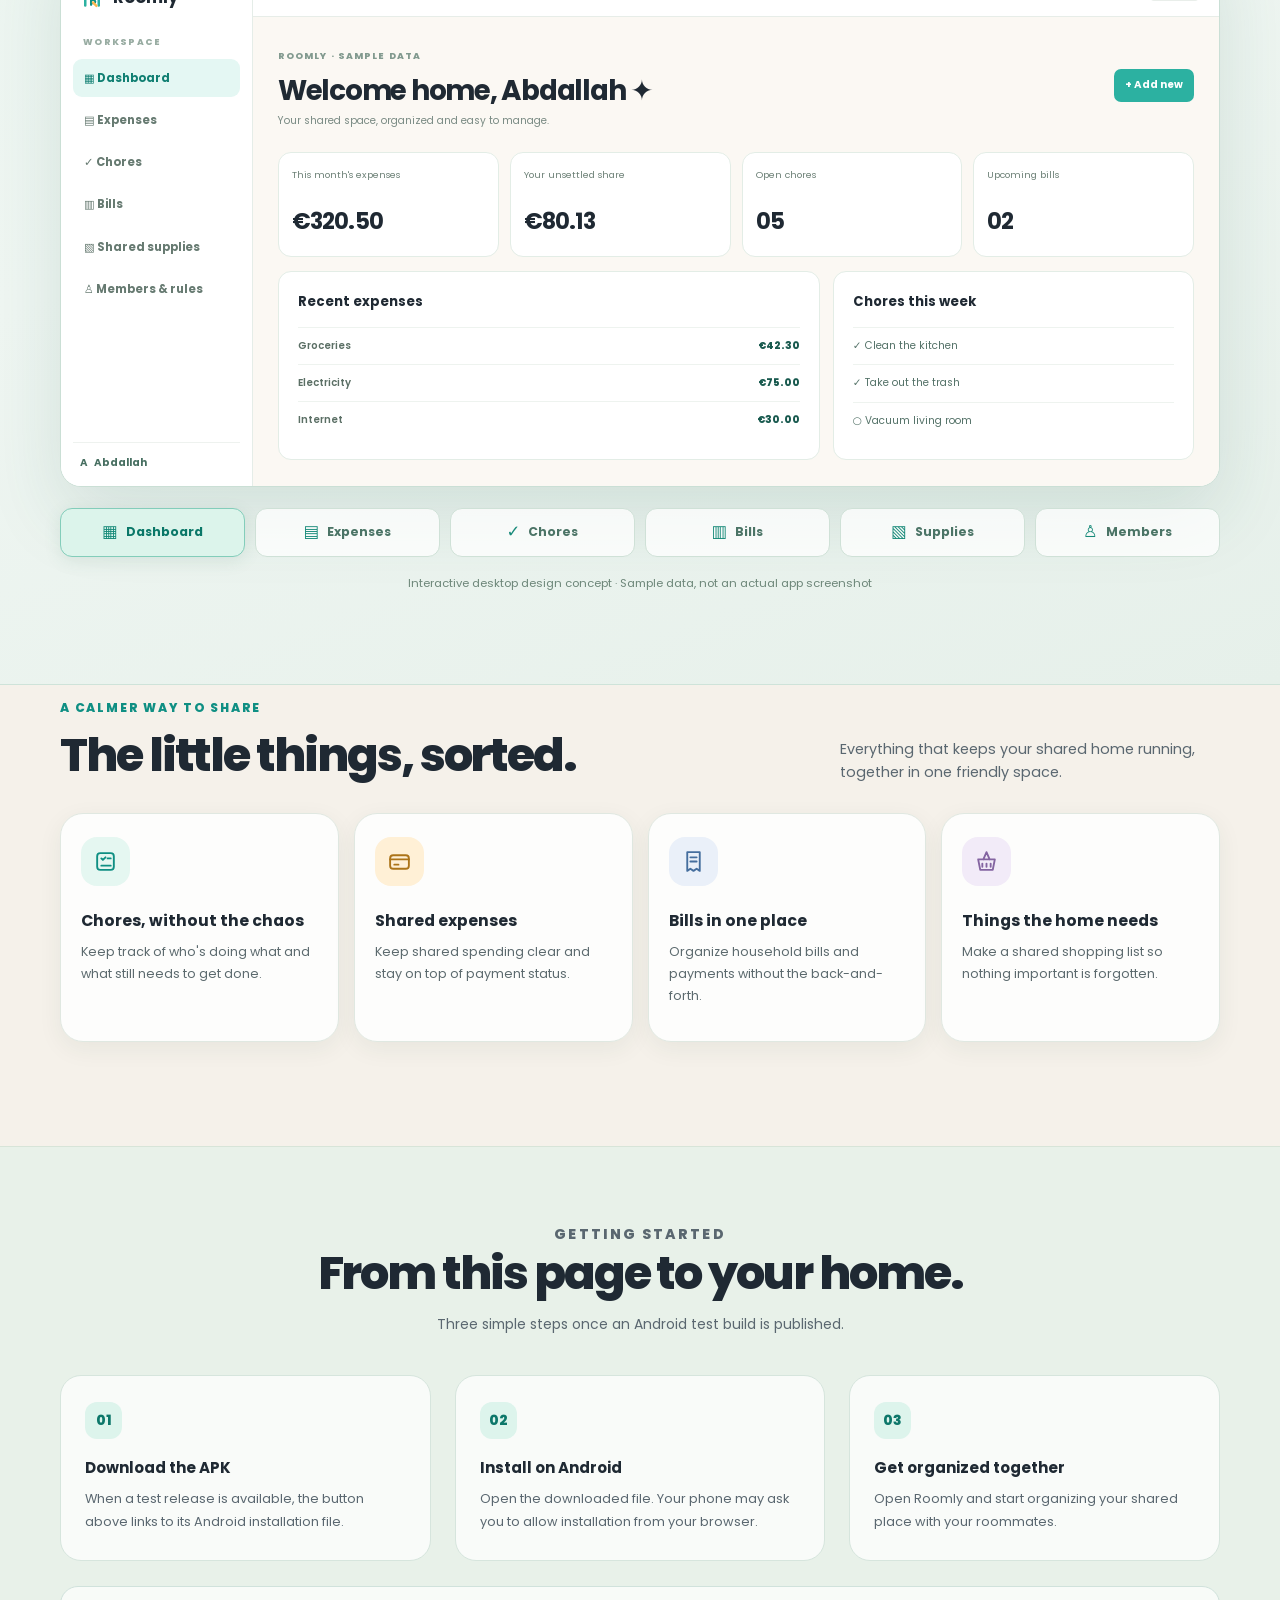
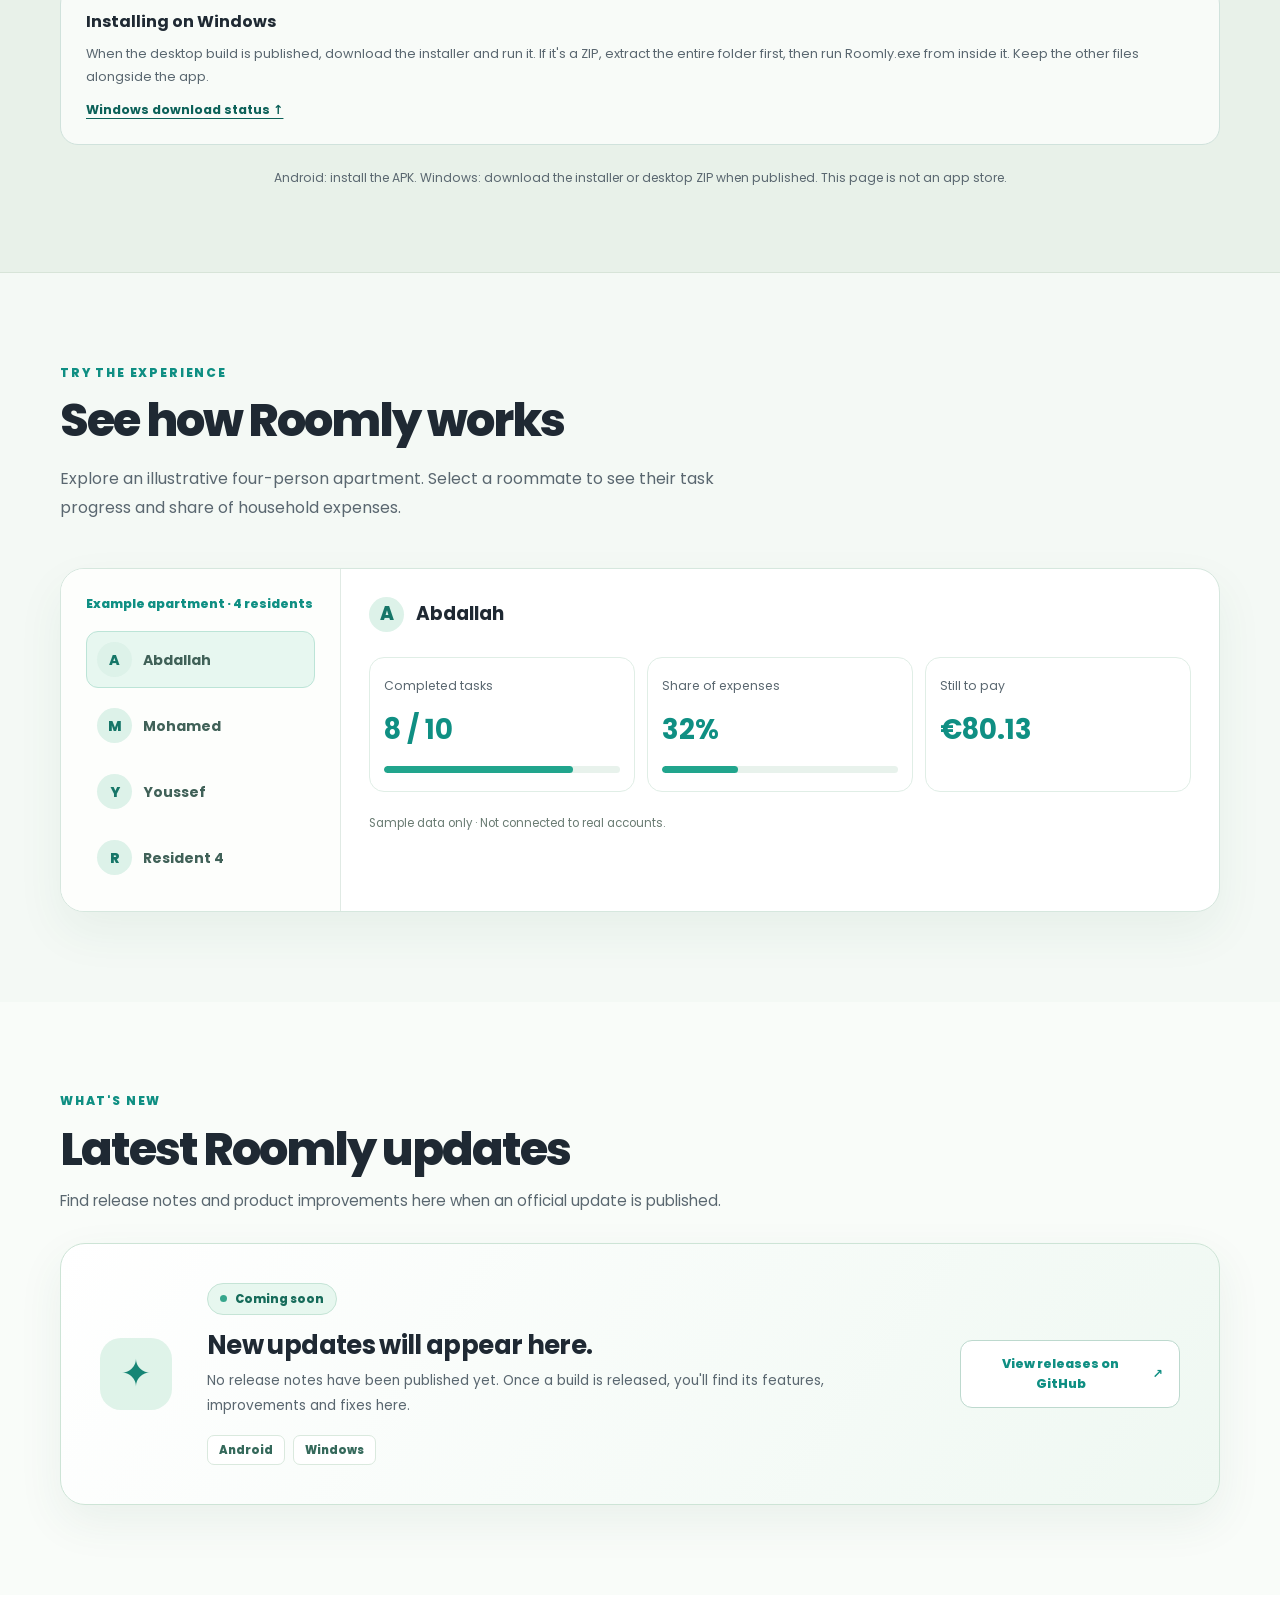
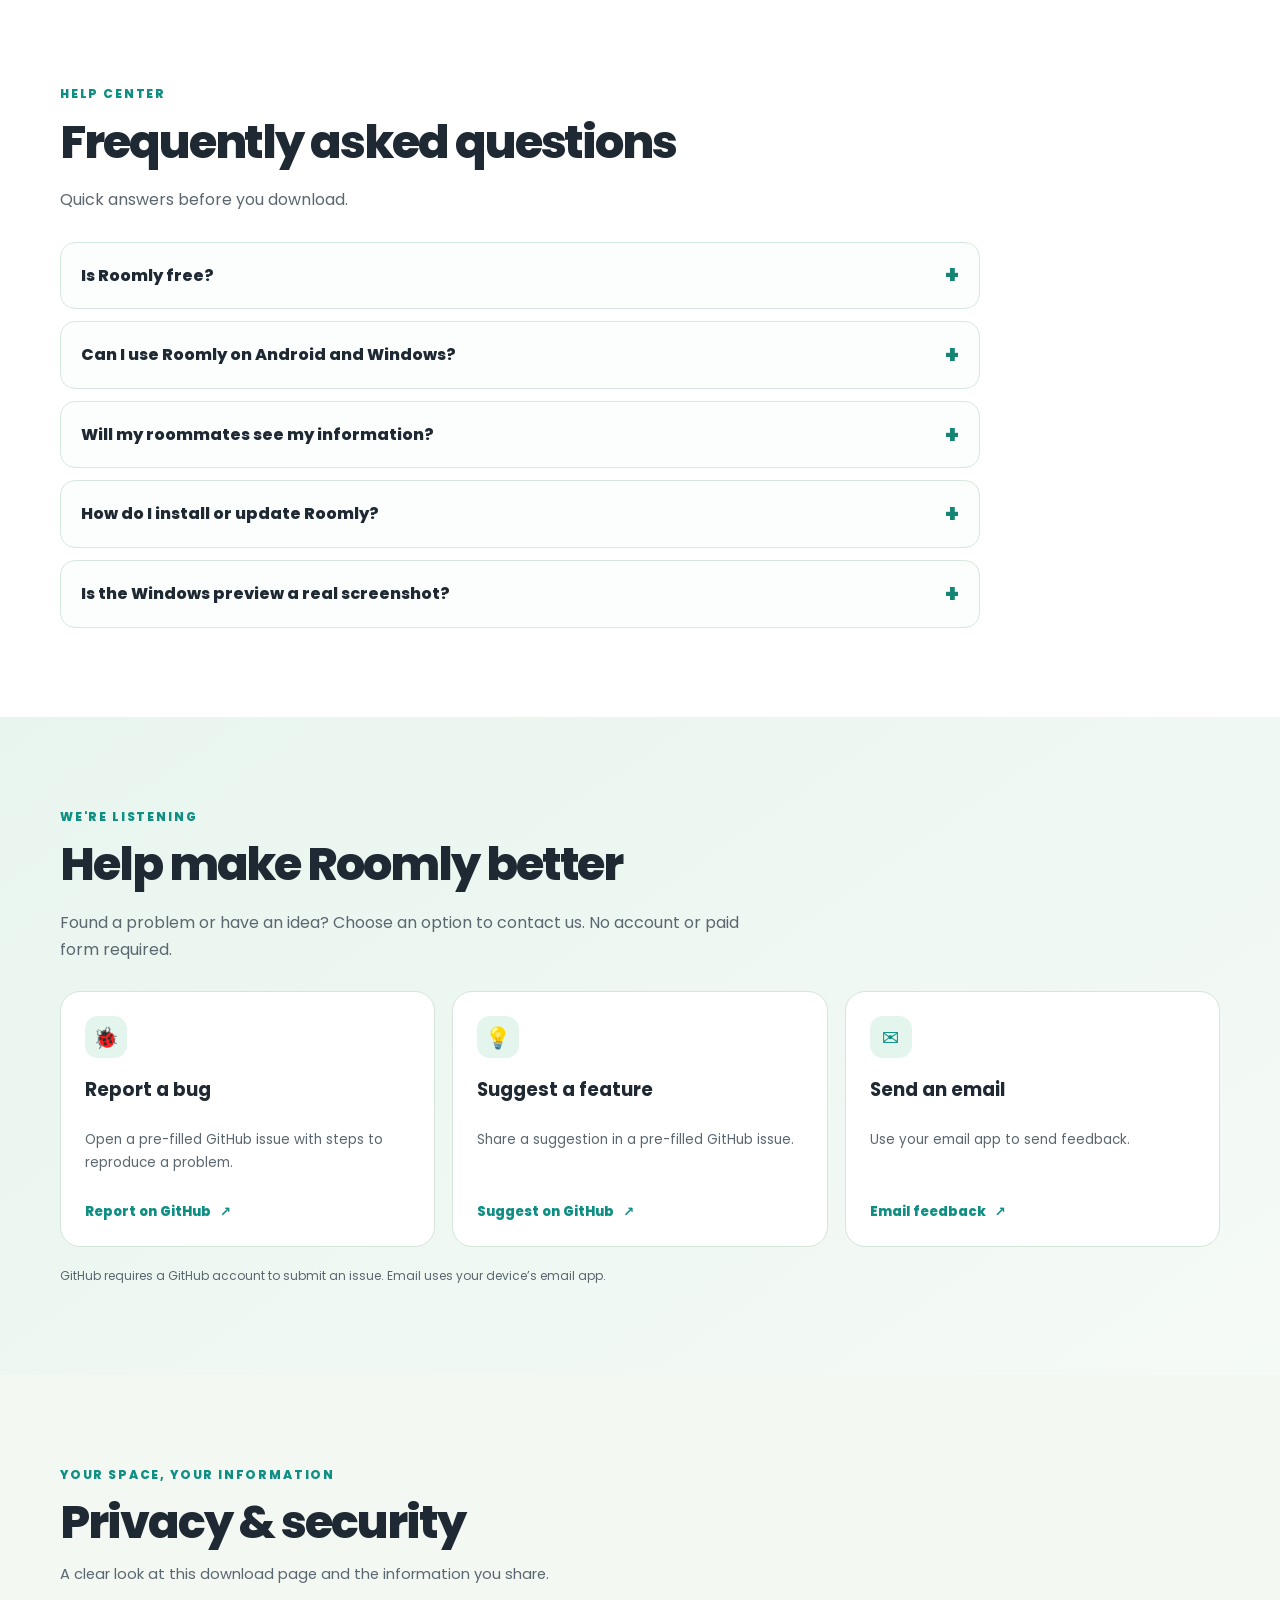
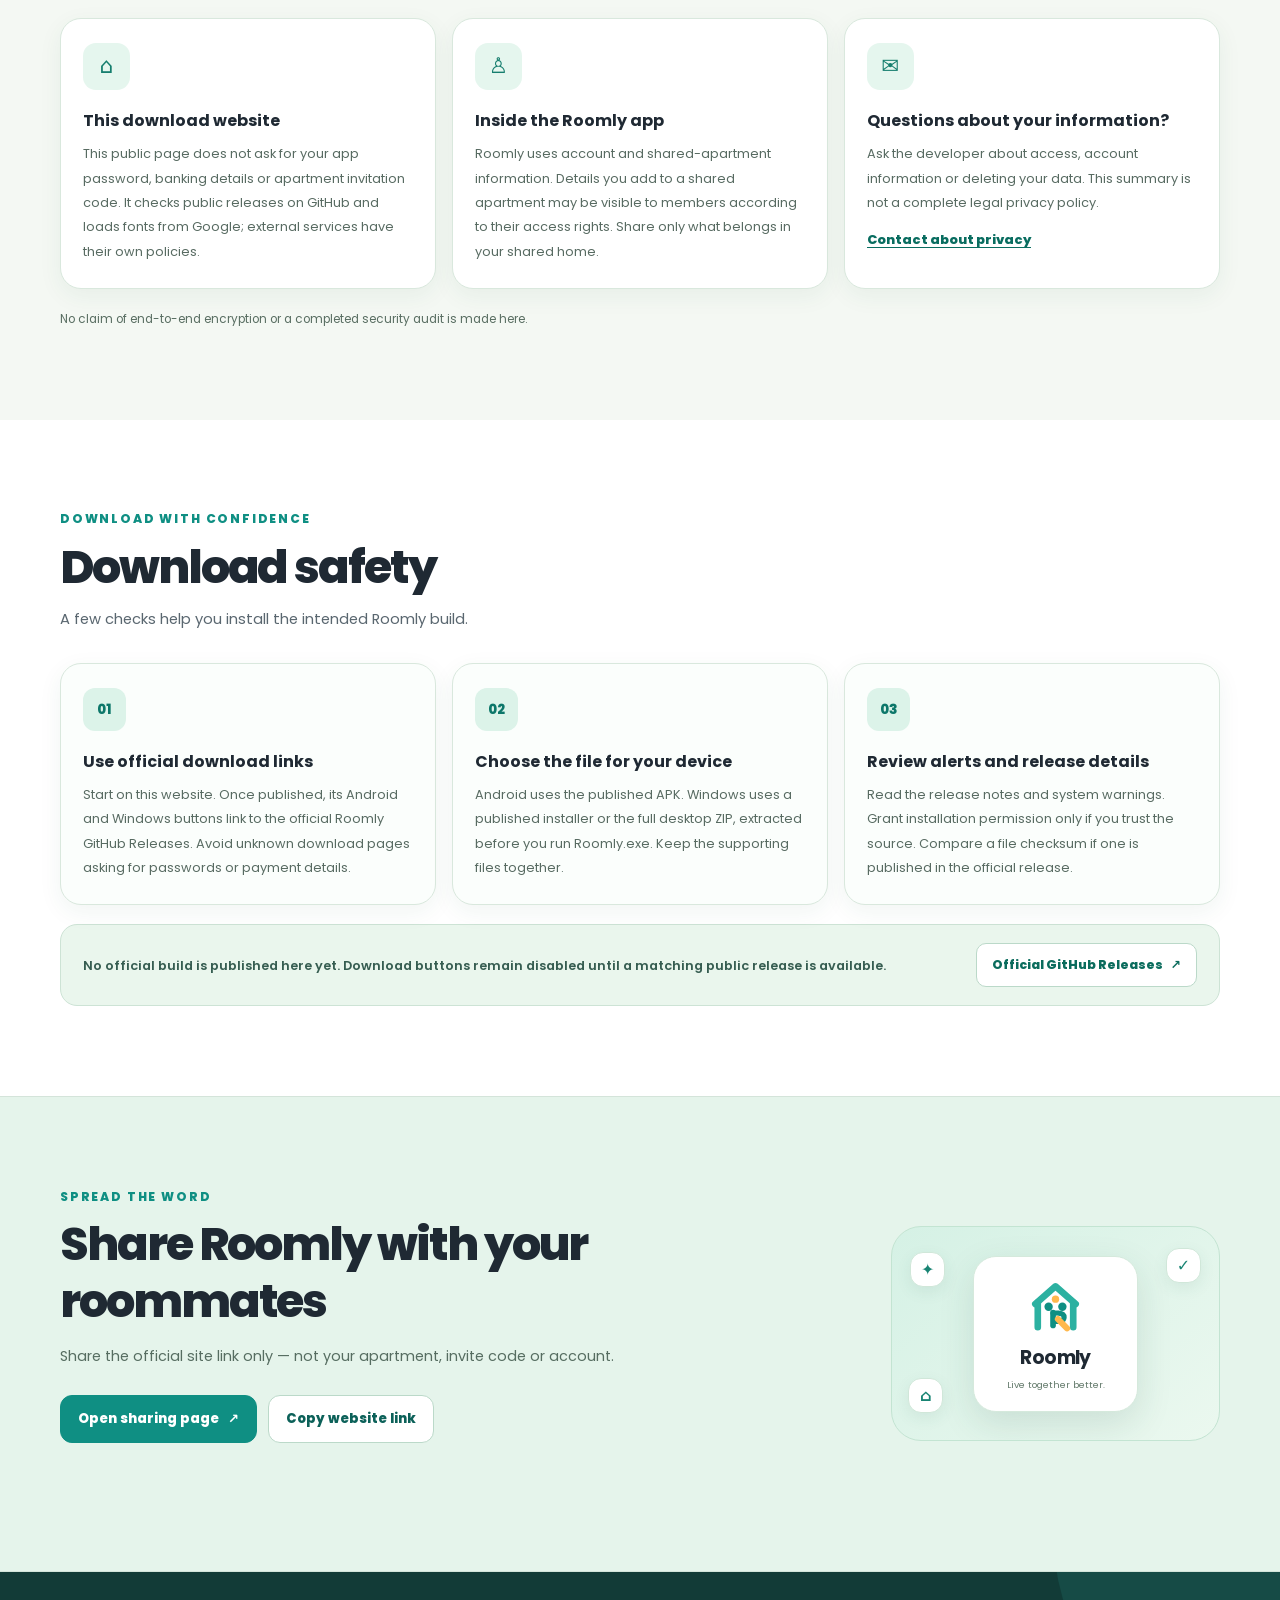
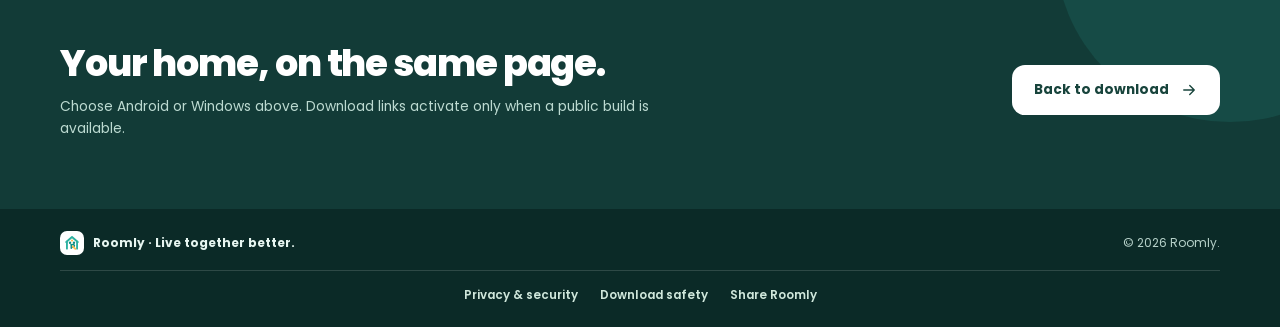
==== commit 42b0c132: "Add Roomly privacy, safe download and public sharing sections with responsive RTL design" ====
--- a/index.html
+++ b/index.html
@@ -320,6 +320,8 @@
 @media(max-width:1100px){.navlinks{gap:13px}.navlinks a{font-size:.78rem}.nav{gap:13px}}
 @media(max-width:790px){.updates-card{flex-wrap:wrap}.updates-symbol{width:56px;height:56px;font-size:1.8rem}.updates-release-link{margin-inline-start:calc(56px + 15px)}}
 @media(max-width:620px){.updates-card{display:block}.updates-symbol{margin-bottom:15px}.updates-release-link{margin:22px 0 0;max-width:none;width:100%}}
+/* Privacy, download safety and share entry */
+.privacy-security,.download-safety,.share-banner{padding:clamp(67px,7vw,99px) 0;scroll-margin-top:92px}.privacy-security{background:#F4F8F3}.download-safety{background:#FFF}.share-banner{background:#E5F4EB;border-block:1px solid #D4E4DA}.info-heading{max-width:760px;margin-bottom:30px}.info-heading h2{margin:10px 0}.info-heading>p:last-child{font-size:.92rem;line-height:1.85;color:var(--muted);margin:0}.info-grid,.safety-grid{display:grid;grid-template-columns:repeat(3,minmax(0,1fr));gap:16px}.info-card,.safety-step{border-radius:21px;padding:24px 22px;background:#FFF;border:1px solid #D9E8DD;min-width:0;box-shadow:0 7px 23px #1B5A4210}.info-icon{display:grid;place-items:center;background:#E5F6EE;color:#167E6E;border-radius:13px;width:47px;height:47px;font-size:1.35rem}.info-card h3,.safety-step h3{font-size:1rem;margin:20px 0 10px;line-height:1.4}.info-card p,.safety-step p{font-size:.8rem;color:#586B62;line-height:1.9;margin:0}.info-text-link{display:inline-flex;color:#096D60;margin-top:15px;font-size:.81rem;font-weight:750;text-underline-offset:3px}.info-disclaimer{color:#596E62;font-size:.74rem;line-height:1.8;margin:20px 0 0}.safety-step{background:#FBFEFC}.safety-number{display:grid;place-items:center;color:#0D776A;background:#DCF3E9;width:43px;height:43px;border-radius:12px;font-weight:800;font-size:.84rem}.safety-footer{border:1px solid #CDE3D5;border-radius:17px;background:#EAF6ED;padding:18px 22px;display:flex;align-items:center;justify-content:space-between;gap:17px;margin-top:19px}.safety-footer p{color:#365D51;font-size:.8rem;line-height:1.7;font-weight:600;margin:0}.safety-footer a{display:inline-flex;align-items:center;justify-content:center;gap:8px;text-decoration:none;color:#0B6C5D;font-size:.78rem;font-weight:800;background:#FFF;border:1px solid #BBD9C9;border-radius:10px;padding:11px 15px;flex:none}.safety-footer a:hover{background:#DFF1E7}.safety-small-link{display:inline-flex;align-items:center;gap:6px;color:#126F60;font-size:.77rem;text-underline-offset:3px}.share-inner{display:grid;grid-template-columns:1.4fr .6fr;gap:clamp(25px,5vw,80px);align-items:center}.share-text h2{max-width:590px;margin:7px 0 12px}.share-text>p:nth-of-type(2){color:#566D61;font-size:.9rem;line-height:1.8;max-width:610px}.share-commands{display:flex;align-items:center;gap:11px;flex-wrap:wrap;margin-top:25px}.share-open,.share-copy{display:inline-flex;align-items:center;justify-content:center;gap:9px;border-radius:12px;min-height:48px;padding:12px 17px;font-size:.82rem;font-weight:750;text-decoration:none;cursor:pointer}.share-open{background:var(--deep);color:#FFF;border:1px solid var(--deep)}.share-open:hover{background:var(--dark)}.share-copy{background:#FFF;color:var(--dark);border:1px solid #BBD9C9}.share-copy:hover{background:#F5FFF7}.share-feedback{font-size:.75rem;color:#136E61;min-height:1.2em}.share-illustration{position:relative;display:grid;place-items:center;min-height:215px;background:linear-gradient(140deg,#D5F1E5,#EBF8EF);border:1px solid #C3E4D2;border-radius:30px;overflow:hidden}.share-illustration>div{display:grid;justify-items:center;gap:4px;background:#FFF;min-width:165px;padding:19px;border:1px solid #D5E9DC;border-radius:23px;box-shadow:0 12px 35px #20534220}.share-illustration strong{font-size:1.18rem;letter-spacing:-.03em}.share-illustration>div>span{font-size:.59rem;color:#637A6B}.share-orbit{position:absolute;display:grid;place-items:center;background:#FFF;border:1px solid #D0E7D9;box-shadow:0 5px 15px #2A665A16;border-radius:13px;width:35px;height:35px;color:#188473;font-weight:800}.share-orbit-a{top:21px;inset-inline-end:18px}.share-orbit-b{bottom:27px;inset-inline-start:16px}.share-orbit-c{top:25px;inset-inline-start:18px}.footer-info-links{display:flex;gap:12px 22px;justify-content:center;align-items:center;flex-wrap:wrap;margin-top:15px;padding-top:15px;border-top:1px solid #FFFFFF25}.footer-info-links a{color:#CFE7DB;font-size:.74rem;font-weight:600;text-decoration:none}.footer-info-links a:hover{text-decoration:underline}html[dir="rtl"] .privacy-security,html[dir="rtl"] .download-safety,html[dir="rtl"] .share-banner,html[dir="rtl"] .info-card,html[dir="rtl"] .safety-step,html[dir="rtl"] .safety-footer,html[dir="rtl"] .share-inner{direction:rtl;text-align:right}@media(max-width:850px){.info-grid,.safety-grid{grid-template-columns:1fr}.share-inner{grid-template-columns:1fr}.share-illustration{min-height:170px}.safety-footer{flex-wrap:wrap}}@media(max-width:620px){.info-card,.safety-step{padding:21px}.safety-footer{padding:16px}.safety-footer a{width:100%}.share-illustration{min-height:170px}.share-commands>*{flex:1 1 auto}}
 </style>
 </head>
 <body>
@@ -367,7 +369,7 @@
           <p class="download-status" id="release-status" role="status" aria-live="polite" data-i18n="checking">Checking Android download availability…</p>
           <a class="secondary-link" href="https://github.com/abdallahkhayroun00-crypto/Roomly-download/releases" target="_blank" rel="noopener noreferrer"><span data-i18n="viewReleases">View releases on GitHub</span><svg aria-hidden="true" width="15" height="15"><use href="#i-arrow"/></svg></a>
         </div>
-        <div class="trust-row"><span><svg aria-hidden="true"><use href="#i-check"/></svg><span data-i18n="trustAndroid">Made for Android</span></span><span><svg aria-hidden="true"><use href="#i-shield"/></svg><span data-i18n="trustPreview">Early-access preview</span></span></div>
+        <div class="trust-row"><span><svg aria-hidden="true"><use href="#i-check"/></svg><span data-i18n="trustAndroid">Made for Android</span></span><span><svg aria-hidden="true"><use href="#i-shield"/></svg><span data-i18n="trustPreview">Early-access preview</span></span><a class="safety-small-link" href="#download-safety"><span data-extra-i18n="footerSafety">Download safety</span><span aria-hidden="true">↗</span></a></div>
       </div>
       <div class="showcase" aria-label="Illustrative preview of a Roomly dashboard">
         <div class="stage-floor" aria-hidden="true"></div>
@@ -478,9 +480,12 @@
       </div>
     </section>
 <section class="help-zone" id="help" aria-labelledby="faq-title"><div class="shell"><div class="help-heading"><p class="section-kicker" data-extra-i18n="faqK">HELP CENTER</p><h2 id="faq-title" data-extra-i18n="faqH">Frequently asked questions</h2><p data-extra-i18n="faqP">Quick answers before you download.</p></div><div class="faq-list"><details class="faq-item"><summary><span id="faq-question-0"></span><span class="faq-plus" aria-hidden="true">+</span></summary><p id="faq-answer-0"></p></details><details class="faq-item"><summary><span id="faq-question-1"></span><span class="faq-plus" aria-hidden="true">+</span></summary><p id="faq-answer-1"></p></details><details class="faq-item"><summary><span id="faq-question-2"></span><span class="faq-plus" aria-hidden="true">+</span></summary><p id="faq-answer-2"></p></details><details class="faq-item"><summary><span id="faq-question-3"></span><span class="faq-plus" aria-hidden="true">+</span></summary><p id="faq-answer-3"></p></details><details class="faq-item"><summary><span id="faq-question-4"></span><span class="faq-plus" aria-hidden="true">+</span></summary><p id="faq-answer-4"></p></details></div></div></section>
-<section class="feedback-zone" id="feedback" aria-labelledby="feedback-title"><div class="shell"><div class="help-heading"><p class="section-kicker" data-extra-i18n="feedbackK">WE'RE LISTENING</p><h2 id="feedback-title" data-extra-i18n="feedbackH">Help make Roomly better</h2><p data-extra-i18n="feedbackP">Found a problem or have an idea? Choose an option to contact us. No account or paid form required.</p></div><div class="feedback-grid"><article class="feedback-card"><span class="feedback-icon"><span aria-hidden="true">🐞</span></span><h3 data-extra-i18n="bugTitle"></h3><p data-extra-i18n="bugDesc"></p><a id="feedback-bug" href="https://github.com/abdallahkhayroun00-crypto/Roomly-android/issues/new" target="_blank" rel="noopener noreferrer" class="feedback-action"><span data-extra-i18n="bugBtn"></span><span aria-hidden="true">↗</span></a></article><article class="feedback-card"><span class="feedback-icon"><span aria-hidden="true">💡</span></span><h3 data-extra-i18n="ideaTitle"></h3><p data-extra-i18n="ideaDesc"></p><a id="feedback-idea" href="https://github.com/abdallahkhayroun00-crypto/Roomly-android/issues/new" target="_blank" rel="noopener noreferrer" class="feedback-action"><span data-extra-i18n="ideaBtn"></span><span aria-hidden="true">↗</span></a></article><article class="feedback-card"><span class="feedback-icon"><span aria-hidden="true">✉️</span></span><h3 data-extra-i18n="mailTitle"></h3><p data-extra-i18n="mailDesc"></p><a id="feedback-mail" href="mailto:contact.abdallahkhayroun@gmail.com?subject=Roomly%20Feedback"  class="feedback-action"><span data-extra-i18n="mailBtn"></span><span aria-hidden="true">↗</span></a></article></div><p class="feedback-note" data-extra-i18n="feedbackNote"></p></div></section><section class="final" aria-labelledby="final-title"><div class="shell final-inner"><div><h2 id="final-title" data-i18n="finalTitle">Your home, on the same page.</h2><p data-i18n="finalBody">Choose Android or Windows above. Download links activate only when a public build is available.</p></div><a class="final-cta" href="#download-panel"><span data-i18n="finalButton">Back to download</span><svg aria-hidden="true" width="18" height="18"><use href="#i-arrow"/></svg></a></div></section>
+<section class="feedback-zone" id="feedback" aria-labelledby="feedback-title"><div class="shell"><div class="help-heading"><p class="section-kicker" data-extra-i18n="feedbackK">WE'RE LISTENING</p><h2 id="feedback-title" data-extra-i18n="feedbackH">Help make Roomly better</h2><p data-extra-i18n="feedbackP">Found a problem or have an idea? Choose an option to contact us. No account or paid form required.</p></div><div class="feedback-grid"><article class="feedback-card"><span class="feedback-icon"><span aria-hidden="true">🐞</span></span><h3 data-extra-i18n="bugTitle"></h3><p data-extra-i18n="bugDesc"></p><a id="feedback-bug" href="https://github.com/abdallahkhayroun00-crypto/Roomly-android/issues/new" target="_blank" rel="noopener noreferrer" class="feedback-action"><span data-extra-i18n="bugBtn"></span><span aria-hidden="true">↗</span></a></article><article class="feedback-card"><span class="feedback-icon"><span aria-hidden="true">💡</span></span><h3 data-extra-i18n="ideaTitle"></h3><p data-extra-i18n="ideaDesc"></p><a id="feedback-idea" href="https://github.com/abdallahkhayroun00-crypto/Roomly-android/issues/new" target="_blank" rel="noopener noreferrer" class="feedback-action"><span data-extra-i18n="ideaBtn"></span><span aria-hidden="true">↗</span></a></article><article class="feedback-card"><span class="feedback-icon"><span aria-hidden="true">✉️</span></span><h3 data-extra-i18n="mailTitle"></h3><p data-extra-i18n="mailDesc"></p><a id="feedback-mail" href="mailto:contact.abdallahkhayroun@gmail.com?subject=Roomly%20Feedback"  class="feedback-action"><span data-extra-i18n="mailBtn"></span><span aria-hidden="true">↗</span></a></article></div><p class="feedback-note" data-extra-i18n="feedbackNote"></p></div></section><section class="privacy-security" id="privacy" aria-labelledby="privacy-title"><div class="shell"><div class="info-heading"><p class="section-kicker" data-extra-i18n="privacyK">YOUR SPACE, YOUR INFORMATION</p><h2 id="privacy-title" data-extra-i18n="privacyH">Privacy &amp; security</h2><p data-extra-i18n="privacyLead">A clear look at this download page and the information you share.</p></div><div class="info-grid"><article class="info-card"><span class="info-icon" aria-hidden="true">⌂</span><h3 data-extra-i18n="privacySiteH">This download website</h3><p data-extra-i18n="privacySiteP">This public page does not ask for your app password, banking details or apartment invitation code. It checks public releases on GitHub and loads fonts from Google; external services have their own policies.</p></article><article class="info-card"><span class="info-icon" aria-hidden="true">♙</span><h3 data-extra-i18n="privacyAppH">Inside the Roomly app</h3><p data-extra-i18n="privacyAppP">Roomly uses account and shared-apartment information. Details you add to a shared apartment may be visible to members according to their access rights. Share only what belongs in your shared home.</p></article><article class="info-card"><span class="info-icon" aria-hidden="true">✉</span><h3 data-extra-i18n="privacyControlH">Questions about your information?</h3><p data-extra-i18n="privacyControlP">Ask the developer about access, account information or deleting your data. This summary is not a complete legal privacy policy.</p><a class="info-text-link" href="mailto:contact.abdallahkhayroun@gmail.com?subject=Roomly%20Privacy%20Question" data-extra-i18n="privacyContact">Contact about privacy</a></article></div><p class="info-disclaimer" data-extra-i18n="privacyCaution">No claim of end-to-end encryption or a completed security audit is made here.</p></div></section>
+<section class="download-safety" id="download-safety" aria-labelledby="safety-title"><div class="shell"><div class="info-heading"><p class="section-kicker" data-extra-i18n="safetyK">DOWNLOAD WITH CONFIDENCE</p><h2 id="safety-title" data-extra-i18n="safetyH">Download safety</h2><p data-extra-i18n="safetyLead">A few checks help you install the intended Roomly build.</p></div><div class="safety-grid"><article class="safety-step"><span class="safety-number">01</span><h3 data-extra-i18n="safety1H">Use official download links</h3><p data-extra-i18n="safety1P">Start on this website. Once published, its Android and Windows buttons link to the official Roomly GitHub Releases. Avoid unknown download pages asking for passwords or payment details.</p></article><article class="safety-step"><span class="safety-number">02</span><h3 data-extra-i18n="safety2H">Choose the file for your device</h3><p data-extra-i18n="safety2P">Android uses the published APK. Windows uses a published installer or the full desktop ZIP, extracted before you run Roomly.exe. Keep the supporting files together.</p></article><article class="safety-step"><span class="safety-number">03</span><h3 data-extra-i18n="safety3H">Review alerts and release details</h3><p data-extra-i18n="safety3P">Read the release notes and system warnings. Grant installation permission only if you trust the source. Compare a file checksum if one is published in the official release.</p></article></div><div class="safety-footer"><p data-extra-i18n="safetyPending">No official build is published here yet. Download buttons remain disabled until a matching public release is available.</p><a href="https://github.com/abdallahkhayroun00-crypto/Roomly-download/releases" target="_blank" rel="noopener noreferrer"><span data-extra-i18n="safetyReleases">Official GitHub Releases</span><span aria-hidden="true">↗</span></a></div></div></section>
+<section class="share-banner" id="share-roomly" aria-labelledby="share-title"><div class="shell share-inner"><div class="share-text"><p class="section-kicker" data-extra-i18n="shareK">SPREAD THE WORD</p><h2 id="share-title" data-extra-i18n="shareH">Share Roomly with your roommates</h2><p data-extra-i18n="shareP">Share the official site link only — not your apartment, invite code or account.</p><div class="share-commands"><a class="share-open" id="share-open" href="./share.html"><span data-extra-i18n="shareButton">Open sharing page</span><span aria-hidden="true">↗</span></a><button class="share-copy" id="copy-main-url" type="button" data-extra-i18n="shareInline">Copy website link</button></div><p class="share-feedback" id="main-share-feedback" role="status" aria-live="polite"></p></div><div class="share-illustration" aria-hidden="true"><div><img src="./assets/roomly-mark.svg" alt="" width="63" height="63"><strong>Roomly</strong><span>Live together better.</span></div><span class="share-orbit share-orbit-a">✓</span><span class="share-orbit share-orbit-b">⌂</span><span class="share-orbit share-orbit-c">✦</span></div></div></section>
+<section class="final" aria-labelledby="final-title"><div class="shell final-inner"><div><h2 id="final-title" data-i18n="finalTitle">Your home, on the same page.</h2><p data-i18n="finalBody">Choose Android or Windows above. Download links activate only when a public build is available.</p></div><a class="final-cta" href="#download-panel"><span data-i18n="finalButton">Back to download</span><svg aria-hidden="true" width="18" height="18"><use href="#i-arrow"/></svg></a></div></section>
   </main>
-  <footer><div class="shell footer-inner"><div class="footer-brand"><img src="./assets/roomly-mark.svg" alt="" width="24" height="24"><span>Roomly · Live together better.</span></div><span>© <span id="year">2026</span> Roomly.</span></div></footer>
+  <footer><div class="shell footer-inner"><div class="footer-brand"><img src="./assets/roomly-mark.svg" alt="" width="24" height="24"><span>Roomly · Live together better.</span></div><span>© <span id="year">2026</span> Roomly.</span></div><div class="shell footer-info-links"><a href="#privacy" data-extra-i18n="footerPrivacy">Privacy &amp; security</a><a href="#download-safety" data-extra-i18n="footerSafety">Download safety</a><a href="./share.html" id="footer-share-link" data-extra-i18n="footerShare">Share Roomly</a></div></footer>
   <script>
     (function () {
       "use strict";
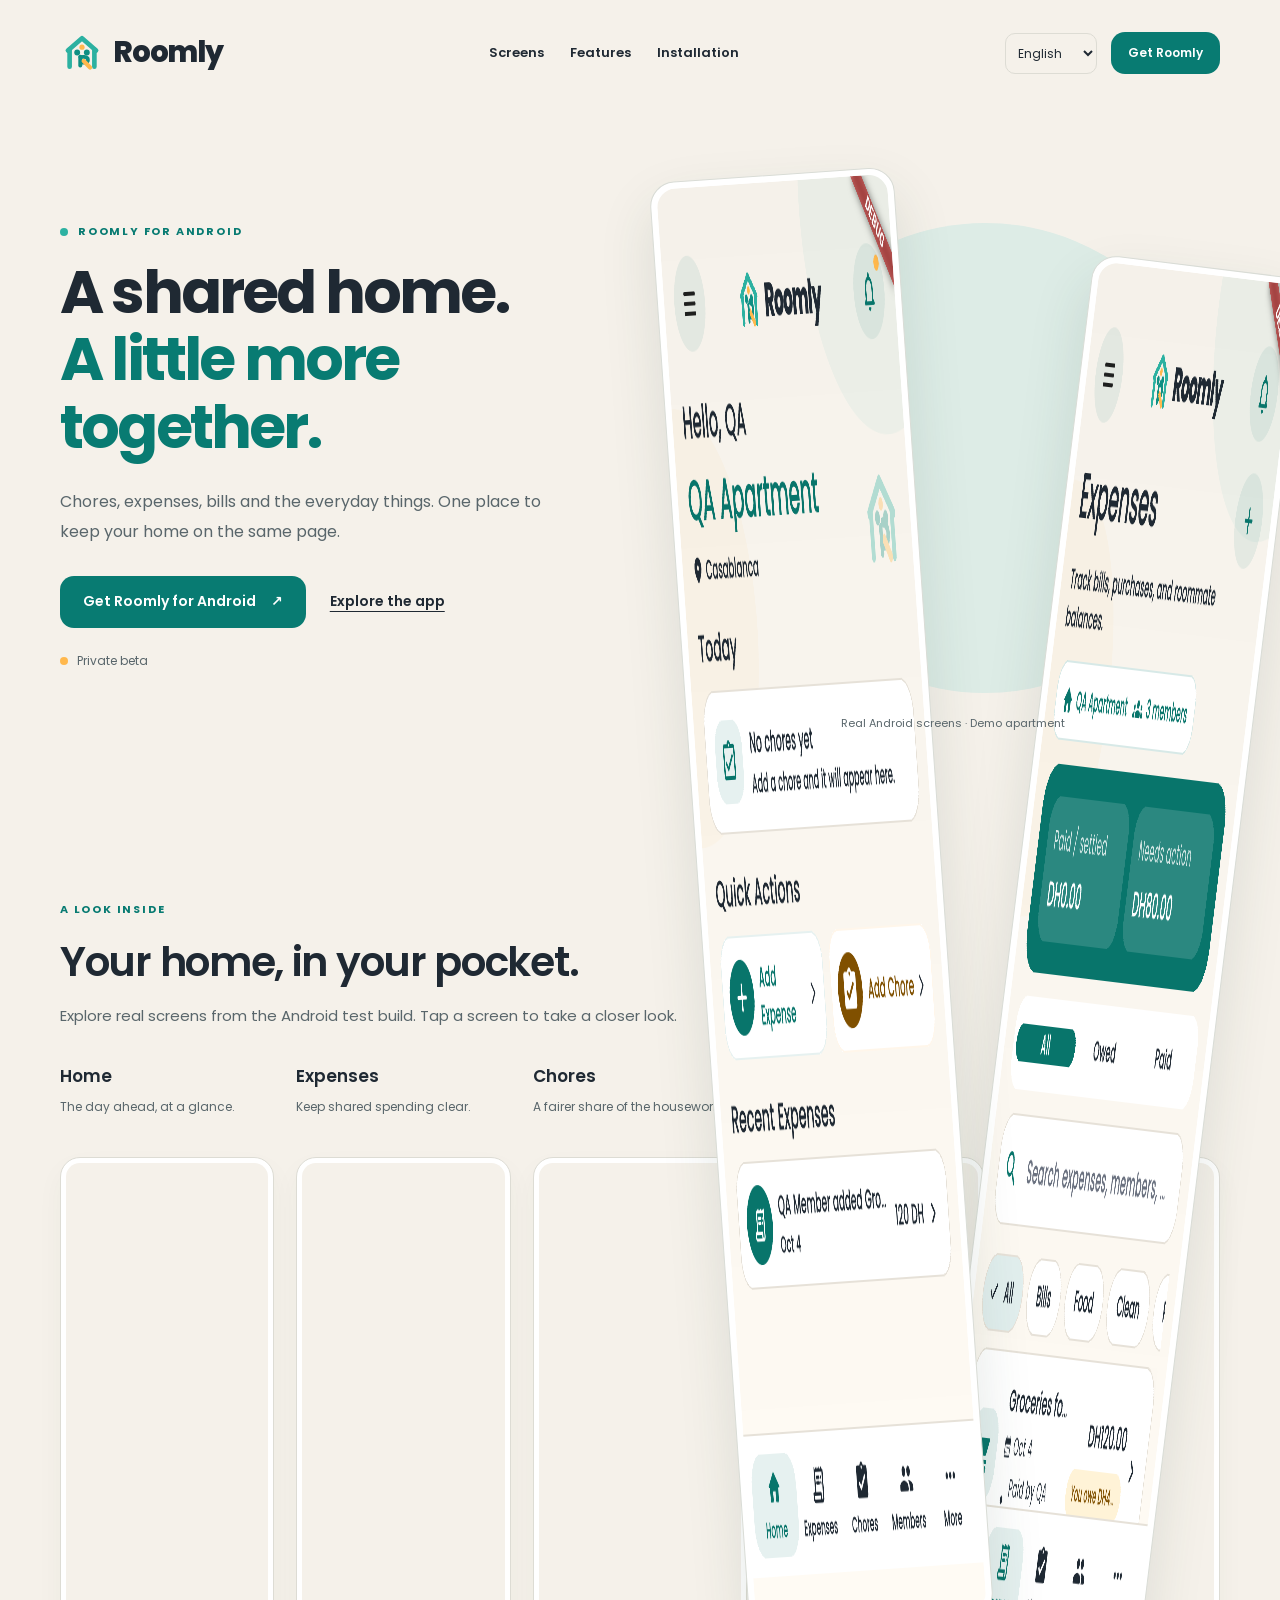
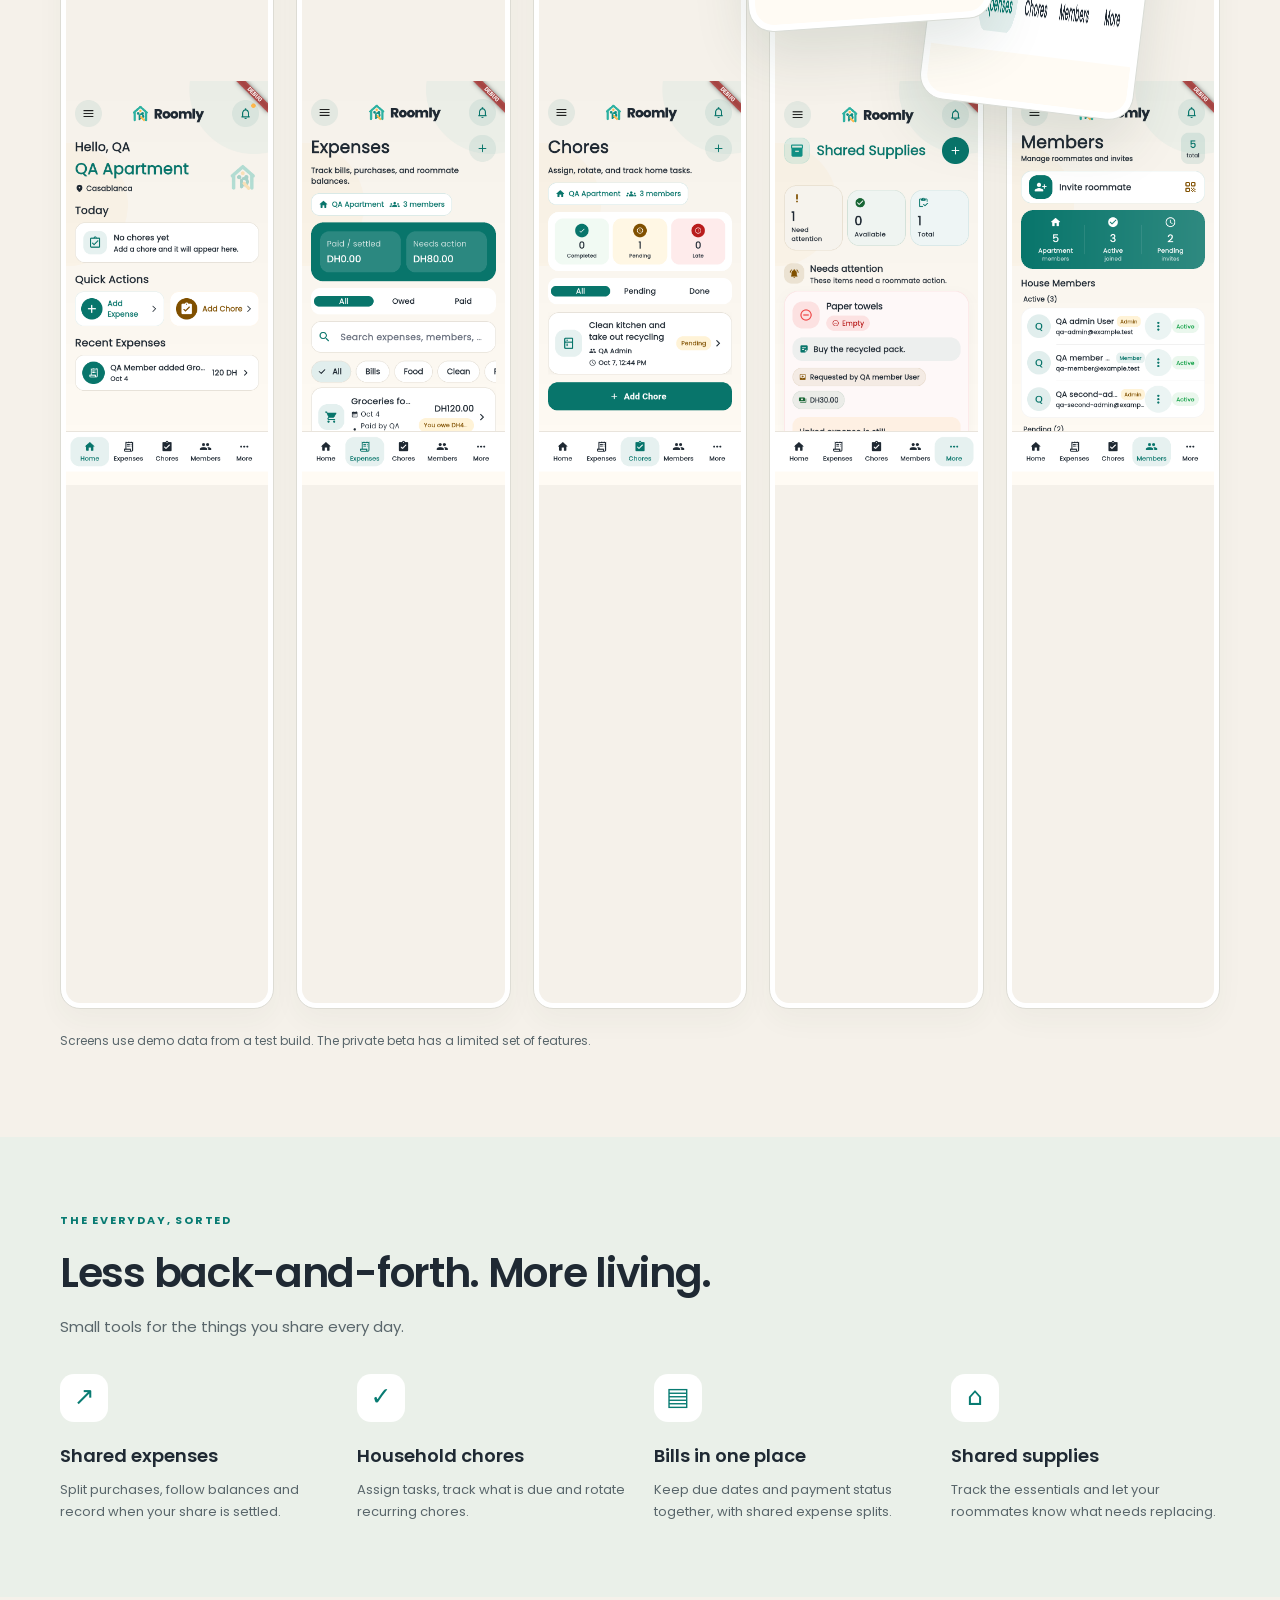
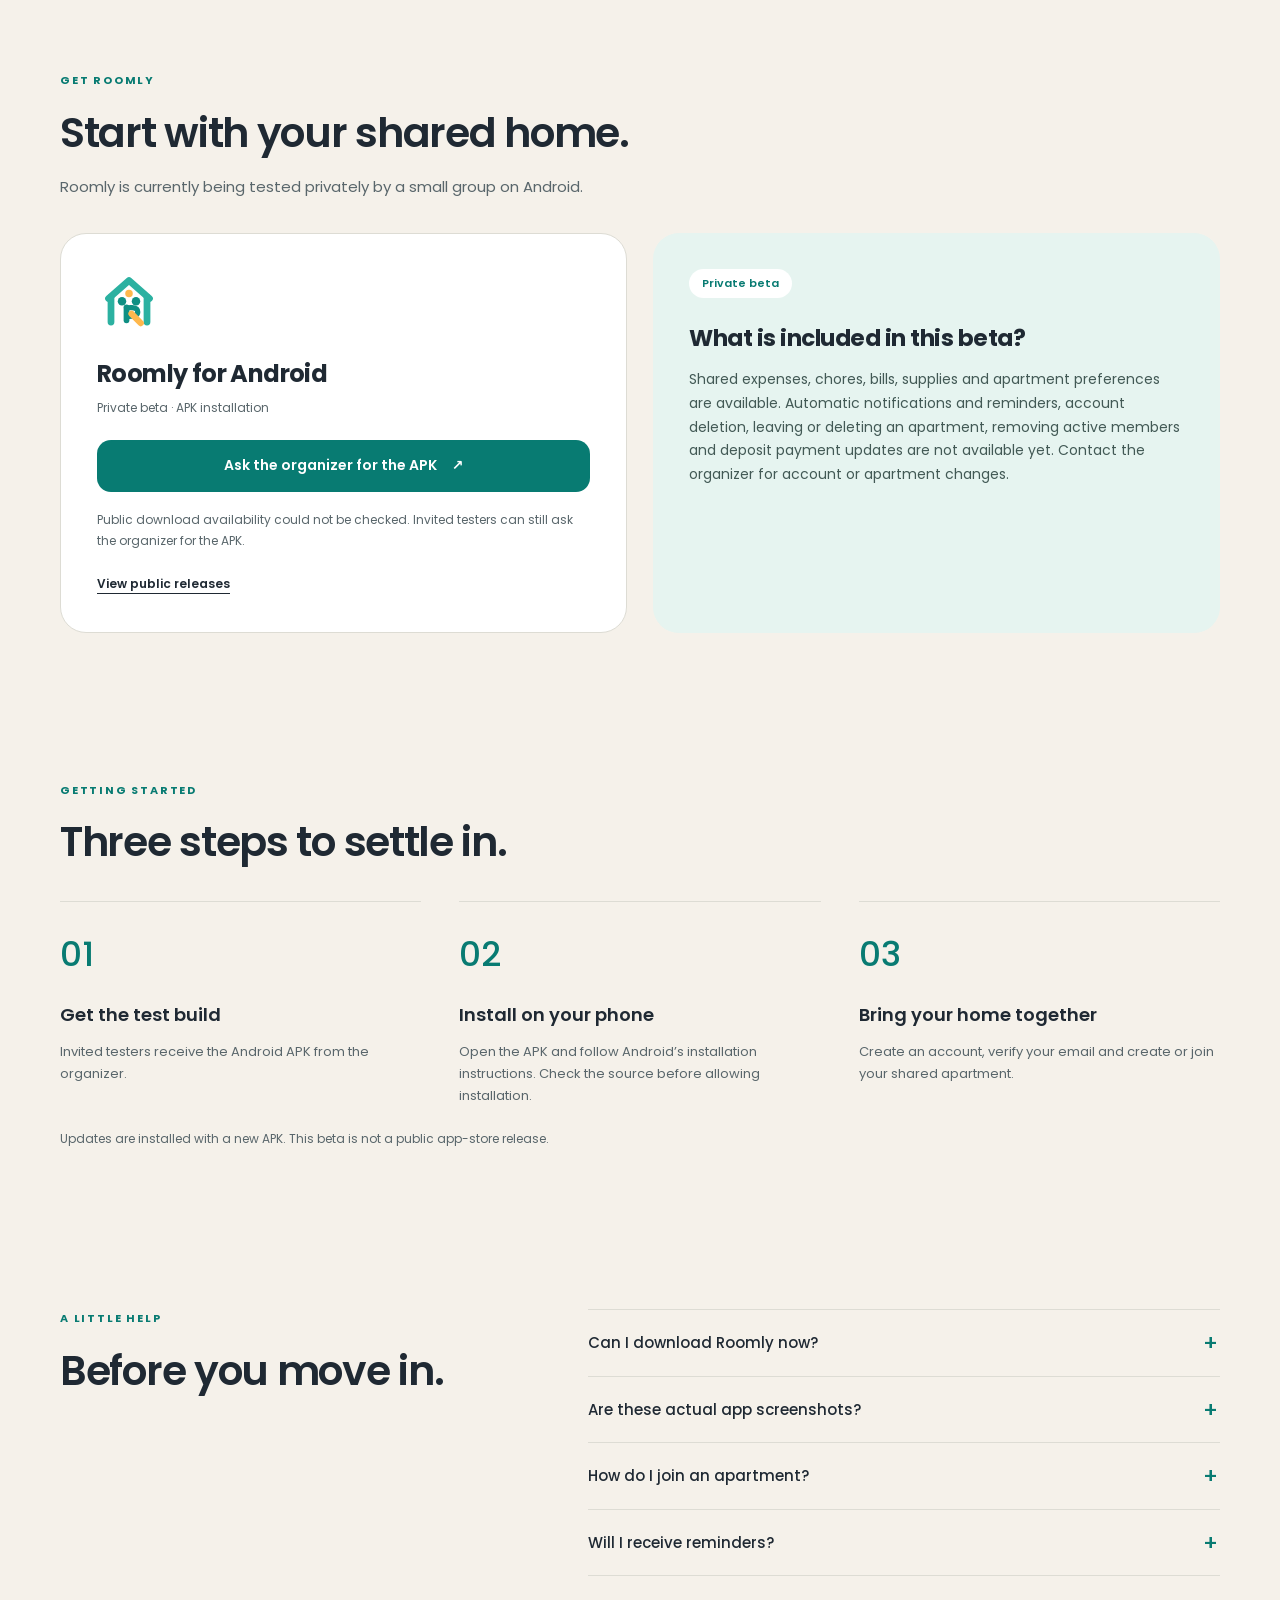
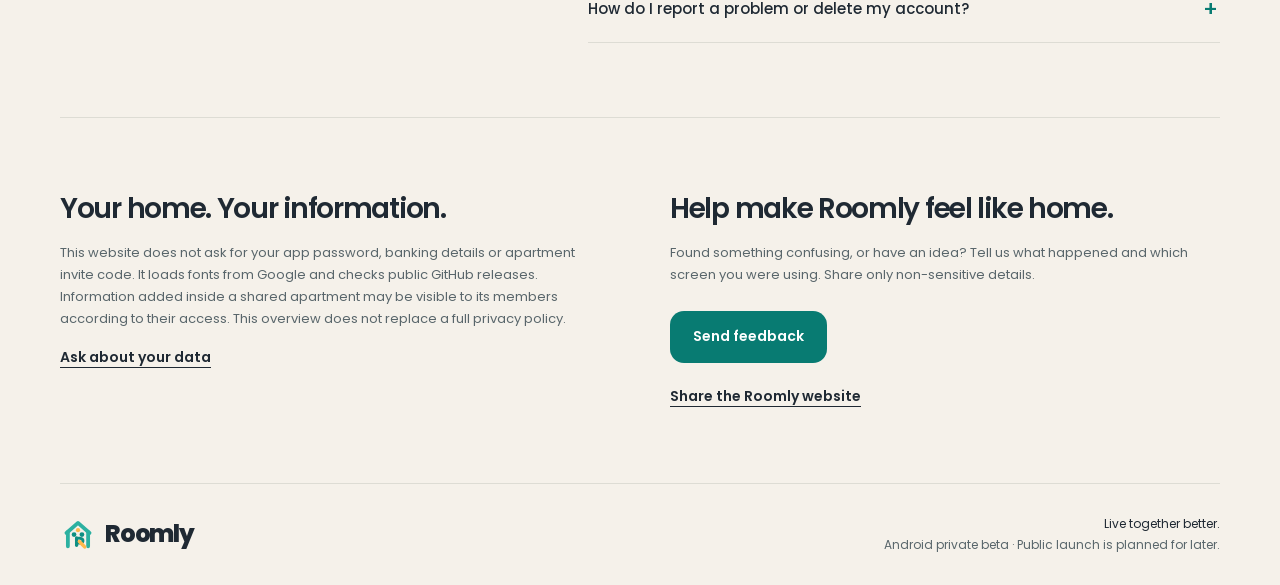
==== commit 0fc0dc8a: "Refresh Android download website with real app screenshots and remove desktop section" ====
--- a/index.html
+++ b/index.html
@@ -1,1086 +1,21 @@
 <!doctype html>
-<html lang="en" dir="ltr">
-<head>
-  <meta charset="utf-8">
-  <meta name="viewport" content="width=device-width, initial-scale=1">
-  <meta name="theme-color" content="#F5F1EA">
-  <meta name="description" content="Roomly helps roommates organize chores, shared expenses, bills, and shopping together. Discover Roomly for Android and Windows. Download a public build for your device when available.">
-  <meta property="og:type" content="website">
-  <meta property="og:title" content="Roomly — Live together better.">
-  <meta property="og:description" content="Your shared home, beautifully organized. Roomly for Android and Windows.">
-  <meta property="og:image" content="https://abdallahkhayroun00-crypto.github.io/Roomly-download/assets/roomly-mark.svg">
-  <meta property="og:url" content="https://abdallahkhayroun00-crypto.github.io/Roomly-download/">
-  <meta name="color-scheme" content="light">
-  <link rel="icon" type="image/svg+xml" href="./assets/roomly-mark.svg">
-  <link rel="preconnect" href="https://fonts.googleapis.com">
-  <link rel="preconnect" href="https://fonts.gstatic.com" crossorigin>
-  <link href="https://fonts.googleapis.com/css2?family=Poppins:wght@400;500;600;700;800&display=swap" rel="stylesheet">
-  <title>Roomly — Live together better.</title>
-  <style>
-    :root {
-      --teal:#2CB1A1;--deep:#0F8F83;--dark:#0C6159;--amber:#FFB84D;--ivory:#F5F1EA;
-      --ink:#1F2933;--muted:#5A6770;--mint:#E6F7F4;--line:#DAE8E2;--white:#FFF;
-      --shadow:0 24px 65px rgba(31,67,59,.10);
-    }
-    *,*::before,*::after{box-sizing:border-box}
-    html{scroll-behavior:smooth}
-    body{margin:0;color:var(--ink);background:var(--ivory);font-family:Poppins,system-ui,-apple-system,"Segoe UI",Arial,sans-serif;line-height:1.6}
-    a{color:inherit}button{font:inherit}a:focus-visible,button:focus-visible{outline:3px solid #DA8D1D;outline-offset:4px}
-    .skip{position:absolute;inset-inline-start:12px;top:-80px;z-index:100;background:var(--ink);color:white;border-radius:12px;padding:10px 16px}
-    .skip:focus{top:12px}
-    .shell{width:min(1160px,calc(100% - 48px));margin-inline:auto}
-    .top{z-index:30;position:sticky;top:0;background:rgba(245,241,234,.91);border-bottom:1px solid rgba(15,143,131,.11);backdrop-filter:blur(18px);-webkit-backdrop-filter:blur(18px)}
-    .nav{display:flex;align-items:center;justify-content:space-between;gap:22px;min-height:86px}
-    .brand{display:inline-flex;align-items:center;flex:0 0 auto}
-    .brand img{display:block;width:183px;height:auto}
-    .navlinks{display:flex;align-items:center;gap:29px;margin-inline-start:auto}
-    .navlinks a{color:#43534E;text-decoration:none;font-weight:600;font-size:.88rem;white-space:nowrap}
-    .navlinks a:hover{color:var(--deep)}
-    .nav-actions{display:flex;align-items:center;gap:12px}
-    .lang{display:inline-flex;align-items:center;gap:7px;border:1px solid #D2E3DC;background:#FFFFFFB8;color:#205A50;min-height:40px;border-radius:12px;padding:8px 13px;font-size:.82rem;font-weight:700;cursor:pointer;white-space:nowrap}
-    .lang:hover{background:white}
-    .lang{max-width:128px;min-width:109px;appearance:auto;color-scheme:light;line-height:1.2}
-    .lang option{background:#FFF;color:#205A50}
-    [dir="rtl"] .lang{direction:ltr}
-    .nav-cta{background:var(--ink);color:white!important;border-radius:12px;padding:11px 17px;text-decoration:none;font-size:.82rem;font-weight:700;white-space:nowrap}
-    .nav-cta:hover{background:var(--deep)}
-    .hero-wrap{position:relative;overflow:hidden;isolation:isolate}
-    .hero-wrap::before{content:"";position:absolute;z-index:-1;pointer-events:none;width:850px;height:850px;top:-480px;inset-inline-end:-350px;border-radius:50%;background:radial-gradient(circle,#C8F1E9 0%,rgba(200,241,233,.25) 55%,transparent 72%)}
-    .hero{padding-block:88px 95px;display:grid;grid-template-columns:minmax(0,1fr) minmax(0,.99fr);gap:clamp(32px,5vw,72px);align-items:center}
-    .eyebrow{display:inline-flex;align-items:center;gap:9px;padding:8px 13px;border-radius:100px;background:#E2F6EF;border:1px solid #BCE4D8;font-size:.76rem;font-weight:700;color:#12685D;letter-spacing:.012em}
-    .eyebrow i{width:7px;height:7px;background:var(--teal);box-shadow:0 0 0 4px #2CB1A120;border-radius:50%;flex:none}
-    h1{font-size:clamp(2.8rem,5.3vw,5.15rem);line-height:1.095;letter-spacing:-.067em;margin:24px 0 23px;font-weight:800;max-width:650px}
-    h1 span{display:block}h1 .accent{color:var(--deep)}
-    .lead{max-width:550px;color:#4E5E60;font-size:clamp(.99rem,1.35vw,1.15rem);line-height:1.85;margin:0 0 29px}
-    .trust-row{display:flex;flex-wrap:wrap;align-items:center;gap:10px 19px;margin-top:20px;color:#5E6E6B;font-size:.78rem;font-weight:600}
-    .trust-row span{display:inline-flex;align-items:center;gap:6px}.trust-row svg{width:17px;height:17px;stroke:var(--deep)}
-    .download{max-width:485px;padding:22px;background:white;border:1px solid #D7E7E0;border-radius:23px;box-shadow:0 17px 48px #20463D0C;scroll-margin-top:110px}
-    .download-top{display:flex;align-items:center;gap:13px;margin-bottom:16px}
-    .app-icon{width:54px;height:54px;display:grid;place-items:center;flex:none;border-radius:16px;background:#E9F8F4;border:1px solid #D1E9E1}
-    .app-icon img{width:37px;height:37px}.download-title{font-size:.96rem;font-weight:800;line-height:1.3;margin:0}.download-subtitle{font-size:.75rem;color:var(--muted);margin:4px 0 0}
-    .version{margin-inline-start:auto;align-self:flex-start;border:1px solid #DDE9E3;border-radius:999px;background:#F7FAF8;color:#47605A;padding:5px 9px;font-size:.69rem;font-weight:700;max-width:155px;overflow-wrap:anywhere}
-    .primary-btn{border:none;display:inline-flex;align-items:center;justify-content:center;gap:10px;width:100%;min-height:56px;padding:13px 17px;background:var(--deep);color:white;border-radius:15px;font-weight:700;text-decoration:none;box-shadow:0 8px 18px #0F8F832A;transition:transform .2s,background .2s;line-height:1.4;text-align:center}
-    .primary-btn svg{width:19px;height:19px;flex:none}
-    .primary-btn:hover:not([aria-disabled="true"]){background:var(--dark);transform:translateY(-2px)}
-    .primary-btn[aria-disabled="true"]{background:#E1E9E6;box-shadow:none;color:#56716A;cursor:not-allowed;pointer-events:none}
-    .download-status{margin:11px 2px 0;display:flex;gap:7px;align-items:flex-start;color:var(--muted);font-size:.75rem;line-height:1.6}
-    .download-status::before{content:"";width:7px;height:7px;margin-top:6px;flex:none;border-radius:100px;background:var(--amber)}
-    .secondary-link{display:inline-flex;align-items:center;gap:6px;font-size:.76rem;color:var(--dark);font-weight:700;margin-top:14px;text-underline-offset:3px}
-    .secondary-link:hover{color:var(--ink)}
-    .windows-panel{background:#FFF;border-color:#D4E6EB}
-    .windows-icon{width:54px;height:54px;flex:none;display:grid;place-items:center;border:1px solid #DCE9F4;border-radius:16px;background:#EAF3FA;color:#28647E}
-    .windows-icon svg{width:30px;height:30px}
-    .showcase{position:relative;min-height:616px;display:grid;place-items:center;background:linear-gradient(145deg,#DFF4ED 4%,#E8F6EC 52%,#F5E7D4 100%);border:1px solid #D2E7D9;border-radius:40px;overflow:hidden}
-    .showcase::before,.showcase::after{content:"";position:absolute;border-radius:50%;pointer-events:none}
-    .showcase::before{width:425px;height:425px;inset-inline-end:-185px;top:-200px;border:1px solid #FFFFFFAA;box-shadow:0 0 0 60px #FFFFFF26,0 0 0 120px #FFFFFF20}
-    .showcase::after{width:340px;height:340px;inset-inline-start:-185px;bottom:-175px;background:#FFFFFF2E}
-    .stage-floor{position:absolute;width:310px;height:66px;border-radius:50%;bottom:44px;background:#2D74602B;filter:blur(23px)}
-    .phone{position:relative;z-index:2;width:280px;min-height:520px;background:#FAFCF9;border:7px solid #24323B;border-radius:39px;box-shadow:0 33px 65px rgba(30,53,50,.25),inset 0 0 0 1px #4A5C60;padding:22px 15px 15px;transform:rotate(-5deg)}
-    .phone::before{content:"";position:absolute;top:0;left:50%;transform:translateX(-50%);width:82px;height:16px;border-radius:0 0 13px 13px;background:#24323B}
-    .phone-top{display:flex;align-items:center;justify-content:space-between;gap:9px}
-    .phone-app{display:flex;gap:6px;align-items:center;font-size:.73rem;font-weight:800}
-    .phone-app img{width:25px;height:25px}.phone-circle{width:25px;height:25px;border-radius:50%;background:#E6F7F4;display:grid;place-items:center;color:var(--deep);font-size:.68rem;font-weight:800}
-    .phone-caption{margin:28px 0 3px;color:#69766F;font-size:.67rem}.phone-h{margin:0 0 15px;font-size:1.27rem;letter-spacing:-.04em;line-height:1.35;font-weight:800}
-    .phone-home{display:flex;justify-content:space-between;align-items:center;gap:8px;padding:13px;background:linear-gradient(110deg,#0F8F83,#30B4A3);color:#FFF;border-radius:17px}
-    .phone-home small{font-size:.58rem;opacity:.86}.phone-home strong{display:block;font-size:.86rem;line-height:1.4;margin-top:2px}.phone-home .sun{font-size:22px;color:#FFCF79}
-    .mini-title{display:flex;justify-content:space-between;align-items:center;font-size:.66rem;font-weight:800;margin:16px 0 8px}.mini-title span{color:var(--deep);font-size:.56rem;font-weight:700}
-    .mini-card{border:1px solid #E8EEE9;background:#FFF;border-radius:14px;padding:10px 11px}
-    .mini-row{display:flex;align-items:center;gap:8px;font-size:.61rem;color:#4F5B5A}
-    .mini-row+.mini-row{border-top:1px solid #F0F3F0;margin-top:10px;padding-top:10px}
-    .mini-check{width:20px;height:20px;display:grid;place-items:center;border-radius:7px;background:#E6F7F4;color:var(--deep);font-size:.72rem;flex:none}
-    .mini-check.amber{background:#FFF2DB;color:#B77A1F}.mini-row b{font-weight:600;flex:1}.mini-row em{font-style:normal;color:#7E8A87;font-size:.51rem}
-    .mini-chart{display:flex;gap:6px;align-items:flex-end;height:48px;margin:8px 0 3px}
-    .mini-chart i{display:block;flex:1;background:#CEECE4;border-radius:6px 6px 3px 3px;height:50%}.mini-chart i:nth-child(2){height:73%}.mini-chart i:nth-child(3){height:54%}.mini-chart i:nth-child(4){height:89%;background:var(--teal)}.mini-chart i:nth-child(5){height:66%}.mini-chart i:nth-child(6){height:96%;background:var(--deep)}
-    .mini-bottom{margin-top:18px;display:flex;justify-content:space-around;border-top:1px solid #E6EEE8;padding-top:10px;color:#7F9690;font-size:.54rem}.mini-bottom b{color:var(--deep)}
-    .float{position:absolute;z-index:3;display:flex;gap:10px;align-items:center;background:#FFF;border:1px solid #E7EEE9;border-radius:16px;padding:12px 14px;box-shadow:0 20px 44px #26494021;max-width:183px}
-    .float.one{top:110px;inset-inline-end:9px;transform:rotate(7deg)}
-    .float.two{bottom:109px;inset-inline-start:4px;transform:rotate(6deg)}
-    .float-icon{display:grid;place-items:center;flex:none;width:33px;height:33px;border-radius:11px;background:#E6F7F4;color:#0F8F83;font-size:.94rem;font-weight:800}
-    .float-icon.gold{background:#FFF1D6;color:#AF771A}.float strong{display:block;font-size:.65rem;line-height:1.3}.float small{display:block;font-size:.56rem;color:#687771;margin-top:4px;line-height:1.35}
-    .mock-note{position:absolute;z-index:3;bottom:13px;font-size:.63rem;color:#617A71;text-align:center;margin:0;inset-inline:10px}
-    .features-section{padding-block:13px 104px}
-    .section-head{display:flex;align-items:end;justify-content:space-between;gap:30px;margin-bottom:29px}
-    .section-kicker{font-size:.76rem;font-weight:800;letter-spacing:.15em;text-transform:uppercase;color:var(--deep);margin:0 0 10px}
-    h2{font-size:clamp(1.95rem,3.6vw,3rem);line-height:1.23;letter-spacing:-.045em;margin:0;font-weight:800}
-    .section-desc{max-width:380px;font-size:.9rem;color:var(--muted);margin:0}
-    .features{display:grid;grid-template-columns:repeat(4,minmax(0,1fr));gap:15px}
-    .feature{border:1px solid #E0E8E1;background:#FFFFFFD9;border-radius:23px;padding:23px 20px 25px;min-height:229px;box-shadow:0 7px 24px #1A3B3410;transition:transform .2s,border-color .2s}
-    .feature:hover{transform:translateY(-4px);border-color:#B5DED2}
-    .feature-icon{width:49px;height:49px;border-radius:16px;background:#E5F7F1;display:grid;place-items:center;color:var(--deep)}
-    .feature:nth-child(2) .feature-icon{background:#FFF0D6;color:#AC7419}
-    .feature:nth-child(3) .feature-icon{background:#EAF0F9;color:#456E9E}
-    .feature:nth-child(4) .feature-icon{background:#F2EBF8;color:#8464A1}
-    .feature-icon svg{width:25px;height:25px}
-    .feature h3{font-size:.98rem;margin:22px 0 8px;font-weight:700}
-    .feature p{font-size:.79rem;color:#5C6A6E;line-height:1.75;margin:0}
-    .steps-wrap{background:#E8F1E9;border-block:1px solid #D7E4D8;padding-block:76px 85px}
-    .steps-head{text-align:center;margin-bottom:40px}.steps-head h2{margin-bottom:11px}.steps-head p{font-size:.87rem;color:var(--muted);margin:0}
-    .steps{display:grid;grid-template-columns:repeat(3,minmax(0,1fr));gap:24px}
-    .step{position:relative;padding:26px 24px;background:#FFFFFFBB;border:1px solid #D6E5DD;border-radius:21px}
-    .step-number{display:inline-grid;place-items:center;border-radius:12px;background:#DDF4EC;color:#0D776A;width:37px;height:37px;font-size:.86rem;font-weight:800}
-    .step h3{font-size:.94rem;margin:17px 0 8px}.step p{color:var(--muted);font-size:.8rem;line-height:1.78;margin:0}
-    .steps-foot{font-size:.76rem;color:var(--muted);text-align:center;margin:23px 0 0}
-    .windows-install{margin-top:25px;padding:22px 25px;border-radius:18px;border:1px solid #D0E2DC;background:#FFFFFFB5}
-    .windows-install h3{font-size:1rem;margin:0 0 8px}.windows-install p{font-size:.8rem;color:var(--muted);margin:0;line-height:1.8}
-    .windows-install a{display:inline-block;margin-top:12px;color:var(--dark);font-weight:700;font-size:.78rem;text-underline-offset:4px}
-    .final{padding-block:69px;background:#123B37;color:white;position:relative;overflow:hidden}
-    .final::after{content:"";position:absolute;pointer-events:none;width:350px;height:350px;background:#2CB1A122;border-radius:50%;inset-inline-end:-125px;top:-200px}
-    .final-inner{position:relative;z-index:1;display:flex;align-items:center;justify-content:space-between;gap:35px}
-    .final h2{font-size:clamp(1.55rem,3vw,2.3rem);letter-spacing:-.03em}.final p{color:#BCDAD1;font-size:.86rem;margin:10px 0 0;max-width:610px}
-    .final-cta{display:inline-flex;align-items:center;justify-content:center;gap:11px;background:#FFF;color:#18443C;text-decoration:none;border-radius:13px;padding:14px 22px;font-weight:700;font-size:.85rem;white-space:nowrap;min-height:50px}
-    .final-cta:hover{background:#E6F7F4}
-    footer{background:#0B2A27;color:#B5D0C8;padding:22px 0;font-size:.75rem}
-    .footer-inner{display:flex;align-items:center;justify-content:space-between;flex-wrap:wrap;gap:13px}
-    .footer-brand{display:flex;align-items:center;gap:9px;color:#E7F6F1;font-weight:700}.footer-brand img{width:24px;height:24px;background:#FFF;border-radius:7px;padding:3px}
-    [dir="rtl"] h1,[dir="rtl"] h2,[dir="rtl"] .phone-h{letter-spacing:0}
-    [dir="rtl"] .phone,[dir="rtl"] .float{direction:rtl;text-align:right}
-    [dir="rtl"] .phone{transform:rotate(5deg)}
-    [dir="rtl"] .float.one{transform:rotate(-7deg)}[dir="rtl"] .float.two{transform:rotate(-6deg)}
-    @media(max-width:1100px){.float.one{inset-inline-end:0}.float.two{inset-inline-start:0}.phone{width:258px}}
-    @media(max-width:940px){
-      .hero{grid-template-columns:1fr;gap:50px;padding-block:65px 80px}
-      .hero-copy{max-width:680px}.hero h1{max-width:650px}
-      .showcase{width:min(100%,640px);margin-inline:auto;min-height:615px}
-      .float.one{inset-inline-end:8%}.float.two{inset-inline-start:8%}
-      .features{grid-template-columns:repeat(2,minmax(0,1fr))}
-      .feature{min-height:205px}.navlinks{gap:18px}
-    }
-    @media(max-width:620px){
-      .shell{width:min(100% - 36px,1160px)}
-      .nav{min-height:73px}.brand img{width:151px}
-      .navlinks{display:none}.nav-actions{gap:8px}.nav-cta{font-size:.75rem;padding:10px 13px}
-      .lang{font-size:.74rem;min-height:39px;padding:8px 10px}
-      .hero{padding-block:51px 61px;gap:37px}
-      h1{font-size:clamp(2.62rem,10.6vw,4.5rem);margin-block:20px 18px;line-height:1.1}
-      .lead{font-size:.97rem;line-height:1.85}
-      .download{padding:18px}.windows-icon{width:48px;height:48px}.windows-icon svg{width:26px}
-      .download-title{font-size:.87rem}.version{font-size:.61rem;max-width:110px}
-      .showcase{min-height:560px;border-radius:30px}
-      .phone{min-height:500px;transform:rotate(-2deg);width:255px}
-      [dir="rtl"] .phone{transform:rotate(2deg)}
-      .float.one{top:89px;inset-inline-end:0}.float.two{bottom:75px;inset-inline-start:0}
-      .float{padding:10px 9px;max-width:139px;gap:7px;border-radius:12px}
-      .float-icon{width:26px;height:26px;font-size:.73rem}.float strong{font-size:.57rem}.float small{font-size:.5rem}
-      .section-head{display:block}.section-desc{margin-top:13px}.features-section{padding-bottom:68px}
-      .features{gap:12px}.feature{padding:19px 15px;min-height:230px}.feature h3{font-size:.9rem;margin-top:17px}.feature p{font-size:.75rem}
-      .steps-wrap{padding-block:58px}.steps{grid-template-columns:1fr;gap:11px}.step{padding:20px 22px}.steps-head{margin-bottom:26px}
-      .final{padding-block:51px}.final-inner{align-items:flex-start;flex-direction:column;gap:26px}
-    }
-    @media(max-width:375px){.brand img{width:129px}.nav-cta{display:none}.features{grid-template-columns:1fr}.feature{min-height:0}.float.one{top:85px}.showcase{min-height:545px}}
-    @media(prefers-reduced-motion:reduce){html{scroll-behavior:auto}*,*::before,*::after{animation:none!important;transition:none!important}}
-
-    /* Separate Windows destination: independent download, generous visual preview */
-    .windows-destination{padding:clamp(65px,8vw,110px) 0 92px;background:linear-gradient(160deg,#E8F4EE,#EFF6F2 54%,#E6F0EA);border-block:1px solid #CEE3D9;scroll-margin-top:70px}
-    .windows-section-top{display:grid;grid-template-columns:minmax(0,1fr) minmax(305px,.84fr);align-items:center;gap:clamp(24px,5vw,88px);margin-bottom:65px}
-    .pc-eyebrow{display:inline-flex;align-items:center;gap:8px;color:#0F786D;border:1px solid #B8DFD5;border-radius:99px;padding:8px 14px;background:#FFF;font-size:.72rem;letter-spacing:.07em;font-weight:800}
-    .windows-section-copy h2{margin:23px 0 21px;font-size:clamp(2.15rem,4.5vw,4.1rem);letter-spacing:-.057em;line-height:1.12}
-    .windows-highlight{color:var(--deep)}
-    .windows-section-copy>p{margin:0;color:#516961;font-size:clamp(.96rem,1.4vw,1.08rem);line-height:1.82;max-width:560px}
-    .pc-points{display:flex;flex-wrap:wrap;gap:9px 22px;margin-top:21px;color:#177568;font-size:.75rem;font-weight:700}
-    .windows-download-container{min-width:0;width:100%;max-width:495px;justify-self:end}
-    .windows-download-container>.download{max-width:none;margin:0;background:#FFF;border:1px solid #D0E2D9;box-shadow:0 22px 50px #2154471A;padding:25px;border-radius:25px}
-    .windows-download-container .primary-btn:not([aria-disabled="true"]){background:var(--deep)}
-    .windows-download-container .download-status::before{background:#E6AF56}
-    .windows-download-container .secondary-link{margin-top:12px}
-    .desktop-showcase{max-width:1160px;margin:auto}
-    .desktop-titleline{display:flex;align-items:end;justify-content:space-between;gap:20px;margin:0 0 22px}
-    .desktop-overline{font-size:.68rem;color:#0D8A7B;font-weight:800;letter-spacing:.12em;text-transform:uppercase}
-    .desktop-titleline h3{font-size:clamp(1.25rem,2vw,1.9rem);letter-spacing:-.035em;margin:8px 0 0;line-height:1.3}
-    .pc-concept{padding:7px 10px;background:#D9EFE7;border:1px solid #BEE1D2;border-radius:8px;color:#2A7766;font-size:.65rem;letter-spacing:.06em;font-weight:800;white-space:nowrap}
-    .desktop-screen{direction:ltr;background:#FFF;border:1px solid #CADFD5;border-radius:21px;box-shadow:0 28px 75px #1E594A21;overflow:hidden}
-    .desktop-real-shot{display:none;width:100%;height:auto;aspect-ratio:1520/960;object-fit:contain;background:#FFF}
-    .desktop-screen.has-screenshot .desktop-real-shot{display:block}
-    .desktop-screen.has-screenshot .desktop-topbar,.desktop-screen.has-screenshot .desktop-frame{display:none}
-    .desktop-topbar{height:36px;display:flex;align-items:center;justify-content:space-between;padding:0 16px;border-bottom:1px solid #E8EFEB;background:#FDFDFC;color:#5C766F;font-size:.67rem;font-weight:800}
-    .desktop-dots{display:flex;gap:5px}.desktop-dots i{display:block;width:7px;height:7px;border-radius:50%;background:#C3D7CD}
-    .desktop-topbar-end{font-size:.8rem;letter-spacing:2px;color:#849C93}
-    .desktop-frame{display:grid;grid-template-columns:192px minmax(0,1fr);min-height:425px}
-    .desktop-left{padding:20px 12px 14px;border-right:1px solid #E5EDE8;display:flex;flex-direction:column;background:#FFF;min-width:0}
-    .desktop-brand{display:flex;align-items:center;gap:9px;font-size:1.04rem;font-weight:800;margin:2px 7px 23px}
-    .desktop-sidebar-label{font-size:.56rem;color:#98ACA2;font-weight:800;letter-spacing:.14em;padding-left:10px;margin-bottom:10px}
-    .desktop-sidenav{display:grid;gap:4px}.desktop-sidenav span{font-size:.71rem;color:#667A71;font-weight:650;border-radius:9px;padding:10px 11px;white-space:nowrap;overflow:hidden;text-overflow:ellipsis}
-    .desktop-sidenav span.active{color:#107F72;background:#E4F7F3}
-    .desktop-user{margin-top:auto;border-top:1px solid #EEF2EF;padding:12px 7px 0;font-size:.64rem;color:#476F61;font-weight:700}
-    .desktop-right{min-width:0;background:#FBF8F3}
-    .desktop-search{height:54px;padding:0 19px;background:#FFF;border-bottom:1px solid #E7EDE8;display:flex;align-items:center;justify-content:space-between;color:#8FA29A;font-size:.66rem}
-    .desktop-search span{color:#6B877D;background:#F5F8F6;border:1px solid #E9EEEA;border-radius:5px;padding:2px 5px}
-    .desktop-search .desktop-search-placeholder{background:transparent;border:0;padding:0;color:#8FA29A}
-    .desktop-body{padding:24px 25px 26px}
-    .desktop-heading{display:flex;justify-content:space-between;align-items:center;gap:12px}
-    .desktop-heading small{color:#829A8F;font-size:.57rem;font-weight:800;letter-spacing:.12em}
-    .desktop-heading h4{font-size:clamp(1.12rem,2.2vw,1.74rem);letter-spacing:-.045em;line-height:1.25;margin:7px 0 5px}
-    .desktop-heading p{font-size:.64rem;color:#798A83;margin:0}
-    .desktop-heading>span{background:#2CB1A1;color:white;font-size:.64rem;border-radius:7px;padding:8px 11px;font-weight:700;white-space:nowrap}
-    .desktop-metrics{display:grid;grid-template-columns:repeat(4,minmax(0,1fr));gap:11px;margin-top:22px}
-    .desktop-metrics>div{padding:16px 13px;background:#FFF;border:1px solid #E3EDE6;border-radius:13px;min-width:0}
-    .desktop-metrics small{display:block;color:#6D8177;font-size:.59rem;line-height:1.35;min-height:29px}
-    .desktop-metrics b{display:block;margin-top:6px;font-size:clamp(.89rem,1.8vw,1.4rem);letter-spacing:-.04em}
-    .desktop-lower{display:grid;grid-template-columns:1.5fr 1fr;gap:13px;margin-top:14px}
-    .desktop-large-panel,.desktop-small-panel{background:#FFF;border:1px solid #E3EDE6;border-radius:13px;padding:19px;min-width:0;min-height:170px}
-    .desktop-large-panel>strong,.desktop-small-panel>strong{display:block;font-size:.82rem;margin-bottom:15px}
-    .desktop-lines span{display:flex;justify-content:space-between;gap:8px;font-size:.63rem;border-top:1px solid #EEF3EF;padding:10px 0;color:#5B6F65}
-    .desktop-lines span b{font-weight:600}.desktop-lines span em{font-style:normal;color:#18594E;font-weight:800}
-    .desktop-checklist{display:grid}.desktop-checklist span{border-top:1px solid #EEF3EF;padding:10px 0;font-size:.65rem;color:#557369}
-    .desktop-gallery-tabs{display:grid;grid-template-columns:repeat(6,minmax(0,1fr));gap:10px;margin-top:21px}
-    .desk-tab{display:flex;align-items:center;justify-content:center;gap:8px;min-height:49px;border:1px solid #CFE1D7;background:#FFFFFFC4;border-radius:12px;color:#4B7466;font-size:.77rem;font-weight:700;cursor:pointer;transition:border-color .2s,background .2s,transform .2s}
-    .desk-tab>span:first-child{font-size:1.03rem;color:#178A79}
-    .desk-tab:hover{background:#FFF;border-color:#89CABB;transform:translateY(-2px)}
-    .desk-tab.active{border-color:#83CDBA;background:#DCF4EB;color:#0A7768;box-shadow:0 4px 17px #37785E1C}
-    .desk-tab:focus-visible{outline:3px solid #DB961B;outline-offset:3px}
-    .pc-disclaimer{font-size:.71rem;color:#6E877A;text-align:center;margin:17px 0 0}
-    [dir="rtl"] .windows-section-copy{text-align:right}
-    @media(max-width:940px){.windows-section-top{grid-template-columns:1fr;gap:29px;margin-bottom:52px}.windows-download-container{max-width:100%;justify-self:stretch}.desktop-gallery-tabs{grid-template-columns:repeat(3,minmax(0,1fr))}}
-    @media(max-width:620px){.windows-destination{padding:60px 0 70px}.windows-section-top{margin-bottom:46px}.windows-section-copy h2{font-size:clamp(2.1rem,10vw,3.1rem)}.windows-download-container>.download{padding:18px}
-      .desktop-titleline{align-items:start;flex-direction:column;gap:10px}.desktop-titleline h3{font-size:1.3rem}.pc-concept{font-size:.6rem}
-      .desktop-topbar{height:27px;padding:0 9px;font-size:.5rem}.desktop-frame{grid-template-columns:76px minmax(0,1fr);min-height:280px}
-      .desktop-left{padding:8px 4px}.desktop-brand{font-size:.6rem;gap:3px;margin:1px 2px 11px}.desktop-brand img{width:17px;height:17px}.desktop-sidebar-label{font-size:.35rem;letter-spacing:0;padding-left:2px;margin-bottom:5px}
-      .desktop-sidenav{gap:3px}.desktop-sidenav span{font-size:.36rem;padding:7px 2px;border-radius:4px}.desktop-user{font-size:.43rem;padding:7px 1px 0}
-      .desktop-search{height:30px;font-size:.39rem;padding:0 6px}.desktop-search span{font-size:.36rem;padding:1px 2px}.desktop-body{padding:10px 8px}
-      .desktop-heading small{font-size:.38rem;letter-spacing:0}.desktop-heading h4{font-size:.81rem;letter-spacing:-.02em;margin:5px 0 2px}.desktop-heading p{font-size:.42rem}
-      .desktop-heading>span{font-size:.37rem;padding:5px 4px}.desktop-metrics{gap:4px;margin-top:10px}.desktop-metrics>div{padding:7px 4px;border-radius:6px}
-      .desktop-metrics small{font-size:.34rem;min-height:22px}.desktop-metrics b{font-size:.59rem;margin-top:1px}
-      .desktop-lower{gap:5px;margin-top:7px;grid-template-columns:1.2fr 1fr}.desktop-large-panel,.desktop-small-panel{padding:7px;min-height:92px;border-radius:7px}
-      .desktop-large-panel>strong,.desktop-small-panel>strong{font-size:.44rem;margin-bottom:6px}.desktop-lines span{font-size:.37rem;padding:5px 0}.desktop-checklist span{font-size:.34rem;padding:6px 0}
-      .desktop-gallery-tabs{gap:6px;margin-top:15px}.desk-tab{gap:4px;min-height:39px;padding:8px 3px;font-size:.66rem}.desk-tab>span:first-child{font-size:.75rem}
-    }
-
-    /* Arabic is a first-class RTL layout, including both download sections and
-       the localized HTML desktop/phone illustrations. Other languages stay LTR. */
-    html[dir="rtl"] body{direction:rtl;text-align:right}
-    html[dir="rtl"] .nav,
-    html[dir="rtl"] .navlinks,
-    html[dir="rtl"] .nav-actions,
-    html[dir="rtl"] .hero,
-    html[dir="rtl"] .download-top,
-    html[dir="rtl"] .trust-row,
-    html[dir="rtl"] .features,
-    html[dir="rtl"] .steps,
-    html[dir="rtl"] .windows-section-top,
-    html[dir="rtl"] .windows-download-container,
-    html[dir="rtl"] .pc-points,
-    html[dir="rtl"] .desktop-titleline,
-    html[dir="rtl"] .desktop-gallery-tabs,
-    html[dir="rtl"] .final-inner,
-    html[dir="rtl"] .footer-inner{direction:rtl}
-    html[dir="rtl"] .hero-copy,
-    html[dir="rtl"] .download,
-    html[dir="rtl"] .windows-section-copy,
-    html[dir="rtl"] .section-head,
-    html[dir="rtl"] .feature,
-    html[dir="rtl"] .step,
-    html[dir="rtl"] .windows-install,
-    html[dir="rtl"] .windows-download-container .download,
-    html[dir="rtl"] .phone,
-    html[dir="rtl"] .float{direction:rtl;text-align:right}
-    html[dir="rtl"] .phone .phone-app,
-    html[dir="rtl"] .phone .phone-top,
-    html[dir="rtl"] .phone .phone-home,
-    html[dir="rtl"] .phone .mini-row,
-    html[dir="rtl"] .float{direction:rtl}
-    html[dir="rtl"] .desktop-screen:not(.has-screenshot){direction:rtl;text-align:right}
-    html[dir="rtl"] .desktop-screen:not(.has-screenshot) .desktop-frame,
-    html[dir="rtl"] .desktop-screen:not(.has-screenshot) .desktop-sidenav,
-    html[dir="rtl"] .desktop-screen:not(.has-screenshot) .desktop-heading,
-    html[dir="rtl"] .desktop-screen:not(.has-screenshot) .desktop-metrics,
-    html[dir="rtl"] .desktop-screen:not(.has-screenshot) .desktop-lower{direction:rtl}
-    html[dir="rtl"] .desktop-screen:not(.has-screenshot) .desktop-left{border-right:0;border-left:1px solid #E5EDE8}
-    html[dir="rtl"] .desktop-screen:not(.has-screenshot) .desktop-sidebar-label{padding-left:0;padding-right:10px;letter-spacing:0}
-    html[dir="rtl"] .desktop-screen:not(.has-screenshot) .desktop-topbar{direction:ltr}
-    html[dir="rtl"] .desktop-screen:not(.has-screenshot) .desktop-metrics b,
-    html[dir="rtl"] .desktop-screen:not(.has-screenshot) .desktop-lines em{direction:ltr;unicode-bidi:isolate}
-    html[dir="rtl"] .secondary-link svg,
-    html[dir="rtl"] .final-cta svg{transform:scaleX(-1)}
-    html[dir="rtl"] .lang{direction:ltr;text-align:left}
-    html[dir="rtl"] .desktop-screen.has-screenshot{direction:ltr}
-    @media(max-width:620px){
-      html[dir="rtl"] .desktop-screen:not(.has-screenshot) .desktop-sidebar-label{padding-right:2px}
-    }
-  
-/* Roomly interactive product story, help and feedback */
-.interactive-demo,.help-zone,.feedback-zone{padding:clamp(60px,7vw,96px) 0;scroll-margin-top:90px}.interactive-demo{background:#F4F9F5}.interactive-lead{max-width:690px;color:var(--muted);line-height:1.8}.demo-app{display:grid;grid-template-columns:280px minmax(0,1fr);background:white;border:1px solid #D6E7DE;border-radius:24px;overflow:hidden;box-shadow:0 20px 48px #1A5B4210}.demo-members{padding:25px;border-inline-end:1px solid #E0EAE4;background:#FDFEFC}.demo-members>p{font-size:.77rem;font-weight:800;color:var(--deep);margin:0 0 18px}.demo-people{display:grid;gap:9px}.demo-person{display:flex;align-items:center;gap:11px;text-align:start;background:transparent;border:1px solid transparent;border-radius:12px;padding:10px;font:inherit;font-size:.88rem;font-weight:700;color:#406158;cursor:pointer;min-width:0}.demo-person.active,.demo-person:hover{background:#E7F7F0;border-color:#BCE4D7}.demo-avatar{flex:none;display:grid;place-items:center;width:35px;height:35px;border-radius:50%;background:#DDF2E9;color:#167668;font-weight:800}.demo-results{padding:28px;min-width:0}.demo-person-heading{display:flex;align-items:center;gap:12px;font-size:1.16rem;margin-bottom:25px}.demo-stats{display:grid;grid-template-columns:repeat(3,minmax(0,1fr));gap:12px}.demo-stats>div{border:1px solid #E0EEE6;border-radius:15px;padding:18px 14px;min-width:0}.demo-stats small{display:block;color:var(--muted);font-size:.77rem;min-height:32px}.demo-stats strong{font-size:clamp(1.15rem,2.5vw,1.7rem);color:var(--deep)}.demo-meter{height:7px;background:#E8F2EC;border-radius:20px;overflow:hidden;margin-top:15px}.demo-meter span{display:block;height:100%;background:#21A58D;border-radius:20px;transition:width .2s}.demo-disclaimer{font-size:.72rem;color:#697B72;margin:22px 0 0}.help-zone{background:#FFF}.help-heading{max-width:710px;margin-bottom:28px}.help-heading h2{margin:10px 0}.help-heading>p:last-child{color:var(--muted);line-height:1.7}.faq-list{display:grid;gap:12px;max-width:920px}.faq-item{border:1px solid #D7E8DE;background:#FBFEFC;border-radius:15px;padding:0 20px}.faq-item summary{display:flex;justify-content:space-between;align-items:center;gap:15px;list-style:none;cursor:pointer;padding:20px 0;font-weight:750}.faq-item summary::-webkit-details-marker{display:none}.faq-plus{color:#168674;font-size:1.5rem;line-height:1}.faq-item[open] .faq-plus{transform:rotate(45deg)}.faq-item>p{margin:0;padding:0 0 19px;color:var(--muted);line-height:1.85;font-size:.9rem}.feedback-zone{background:linear-gradient(145deg,#E8F5EE,#F5FAF6)}.feedback-grid{display:grid;grid-template-columns:repeat(3,minmax(0,1fr));gap:17px}.feedback-card{border:1px solid #D4E6DA;border-radius:20px;padding:24px;background:#FFF;display:flex;flex-direction:column;align-items:flex-start;min-width:0}.feedback-icon{font-size:1.3rem;display:grid;place-items:center;width:42px;height:42px;border-radius:13px;background:#E3F5ED;color:var(--deep)}.feedback-icon svg{width:22px;height:22px}.feedback-card h3{margin:17px 0 9px}.feedback-card p{line-height:1.75;color:var(--muted);font-size:.84rem;flex:1}.feedback-action{display:inline-flex;align-items:center;gap:9px;text-decoration:none;font-size:.83rem;font-weight:750;color:var(--deep);padding-top:13px}.feedback-action:hover{text-decoration:underline}.feedback-note{font-size:.75rem;color:var(--muted);margin:19px 0 0}html[dir="rtl"] .interactive-demo,html[dir="rtl"] .help-zone,html[dir="rtl"] .feedback-zone,html[dir="rtl"] .demo-person,html[dir="rtl"] .feedback-card{direction:rtl;text-align:right}html[dir="rtl"] .demo-members{border-inline-end:1px solid #E0EAE4}html[dir="rtl"] .faq-list{margin-inline-start:0}@media(max-width:850px){.demo-app{grid-template-columns:1fr}.demo-members{border-inline-end:0;border-bottom:1px solid #E0EAE4}.demo-people{grid-template-columns:repeat(2,minmax(0,1fr))}.feedback-grid{grid-template-columns:1fr}}@media(max-width:620px){.demo-results,.demo-members{padding:18px}.demo-stats{gap:7px}.demo-stats>div{padding:12px 8px}.demo-stats small{font-size:.65rem}.demo-stats strong{font-size:1.05rem}.faq-item{padding:0 14px}}
-
-/* Latest release notes: no invented versions, dates or changelogs. */
-.release-notes{padding:clamp(65px,7vw,98px) 0;background:#F9FCF9;scroll-margin-top:90px}
-.updates-heading{max-width:690px;margin-bottom:29px}
-.updates-heading h2{margin:10px 0 9px}
-.updates-heading>p:last-child{font-size:.94rem;line-height:1.8;color:var(--muted);margin:0}
-.updates-card{display:flex;align-items:center;gap:clamp(15px,3vw,35px);padding:clamp(22px,3.5vw,39px);background:linear-gradient(125deg,#FFF 0%,#EFF8F2 100%);border:1px solid #CDE4D6;border-radius:25px;box-shadow:0 17px 46px #285D4613}
-.updates-symbol{width:72px;height:72px;flex:none;display:grid;place-items:center;border-radius:21px;background:#DFF3E9;color:#168575;font-size:2.3rem}
-.updates-copy{min-width:0;flex:1}
-.updates-pill{display:inline-flex;align-items:center;gap:8px;border:1px solid #C5E4D6;background:#E7F7EF;color:#166B5A;border-radius:99px;padding:6px 12px;font-size:.72rem;font-weight:800}
-.updates-pill-dot{width:7px;height:7px;border-radius:50%;background:#36A68C}
-.updates-copy h3{font-size:clamp(1.12rem,2vw,1.6rem);line-height:1.3;letter-spacing:-.025em;margin:14px 0 7px}
-.updates-copy>p{font-size:.86rem;color:var(--muted);line-height:1.8;margin:0;max-width:640px}
-.updates-platforms{display:flex;gap:8px;flex-wrap:wrap;margin-top:16px}
-.updates-platforms span{display:inline-flex;border:1px solid #DAE9DE;background:#FFF;color:#35695B;border-radius:7px;padding:5px 11px;font-size:.71rem;font-weight:750;direction:ltr;unicode-bidi:isolate}
-.updates-release-link{display:inline-flex;align-items:center;justify-content:center;gap:8px;border:1px solid #BDD9CE;color:var(--deep);background:#FFF;border-radius:12px;padding:13px 16px;font-size:.78rem;font-weight:750;text-decoration:none;text-align:center;max-width:220px;min-height:48px;flex:none}
-.updates-release-link:hover{background:#E6F6EE;border-color:#82C9B3}
-.updates-release-link:focus-visible{outline:3px solid #D39D22;outline-offset:3px}
-html[dir="rtl"] .release-notes,html[dir="rtl"] .updates-card,html[dir="rtl"] .updates-heading{direction:rtl;text-align:right}
-@media(max-width:1100px){.navlinks{gap:13px}.navlinks a{font-size:.78rem}.nav{gap:13px}}
-@media(max-width:790px){.updates-card{flex-wrap:wrap}.updates-symbol{width:56px;height:56px;font-size:1.8rem}.updates-release-link{margin-inline-start:calc(56px + 15px)}}
-@media(max-width:620px){.updates-card{display:block}.updates-symbol{margin-bottom:15px}.updates-release-link{margin:22px 0 0;max-width:none;width:100%}}
-/* Privacy, download safety and share entry */
-.privacy-security,.download-safety,.share-banner{padding:clamp(67px,7vw,99px) 0;scroll-margin-top:92px}.privacy-security{background:#F4F8F3}.download-safety{background:#FFF}.share-banner{background:#E5F4EB;border-block:1px solid #D4E4DA}.info-heading{max-width:760px;margin-bottom:30px}.info-heading h2{margin:10px 0}.info-heading>p:last-child{font-size:.92rem;line-height:1.85;color:var(--muted);margin:0}.info-grid,.safety-grid{display:grid;grid-template-columns:repeat(3,minmax(0,1fr));gap:16px}.info-card,.safety-step{border-radius:21px;padding:24px 22px;background:#FFF;border:1px solid #D9E8DD;min-width:0;box-shadow:0 7px 23px #1B5A4210}.info-icon{display:grid;place-items:center;background:#E5F6EE;color:#167E6E;border-radius:13px;width:47px;height:47px;font-size:1.35rem}.info-card h3,.safety-step h3{font-size:1rem;margin:20px 0 10px;line-height:1.4}.info-card p,.safety-step p{font-size:.8rem;color:#586B62;line-height:1.9;margin:0}.info-text-link{display:inline-flex;color:#096D60;margin-top:15px;font-size:.81rem;font-weight:750;text-underline-offset:3px}.info-disclaimer{color:#596E62;font-size:.74rem;line-height:1.8;margin:20px 0 0}.safety-step{background:#FBFEFC}.safety-number{display:grid;place-items:center;color:#0D776A;background:#DCF3E9;width:43px;height:43px;border-radius:12px;font-weight:800;font-size:.84rem}.safety-footer{border:1px solid #CDE3D5;border-radius:17px;background:#EAF6ED;padding:18px 22px;display:flex;align-items:center;justify-content:space-between;gap:17px;margin-top:19px}.safety-footer p{color:#365D51;font-size:.8rem;line-height:1.7;font-weight:600;margin:0}.safety-footer a{display:inline-flex;align-items:center;justify-content:center;gap:8px;text-decoration:none;color:#0B6C5D;font-size:.78rem;font-weight:800;background:#FFF;border:1px solid #BBD9C9;border-radius:10px;padding:11px 15px;flex:none}.safety-footer a:hover{background:#DFF1E7}.safety-small-link{display:inline-flex;align-items:center;gap:6px;color:#126F60;font-size:.77rem;text-underline-offset:3px}.share-inner{display:grid;grid-template-columns:1.4fr .6fr;gap:clamp(25px,5vw,80px);align-items:center}.share-text h2{max-width:590px;margin:7px 0 12px}.share-text>p:nth-of-type(2){color:#566D61;font-size:.9rem;line-height:1.8;max-width:610px}.share-commands{display:flex;align-items:center;gap:11px;flex-wrap:wrap;margin-top:25px}.share-open,.share-copy{display:inline-flex;align-items:center;justify-content:center;gap:9px;border-radius:12px;min-height:48px;padding:12px 17px;font-size:.82rem;font-weight:750;text-decoration:none;cursor:pointer}.share-open{background:var(--deep);color:#FFF;border:1px solid var(--deep)}.share-open:hover{background:var(--dark)}.share-copy{background:#FFF;color:var(--dark);border:1px solid #BBD9C9}.share-copy:hover{background:#F5FFF7}.share-feedback{font-size:.75rem;color:#136E61;min-height:1.2em}.share-illustration{position:relative;display:grid;place-items:center;min-height:215px;background:linear-gradient(140deg,#D5F1E5,#EBF8EF);border:1px solid #C3E4D2;border-radius:30px;overflow:hidden}.share-illustration>div{display:grid;justify-items:center;gap:4px;background:#FFF;min-width:165px;padding:19px;border:1px solid #D5E9DC;border-radius:23px;box-shadow:0 12px 35px #20534220}.share-illustration strong{font-size:1.18rem;letter-spacing:-.03em}.share-illustration>div>span{font-size:.59rem;color:#637A6B}.share-orbit{position:absolute;display:grid;place-items:center;background:#FFF;border:1px solid #D0E7D9;box-shadow:0 5px 15px #2A665A16;border-radius:13px;width:35px;height:35px;color:#188473;font-weight:800}.share-orbit-a{top:21px;inset-inline-end:18px}.share-orbit-b{bottom:27px;inset-inline-start:16px}.share-orbit-c{top:25px;inset-inline-start:18px}.footer-info-links{display:flex;gap:12px 22px;justify-content:center;align-items:center;flex-wrap:wrap;margin-top:15px;padding-top:15px;border-top:1px solid #FFFFFF25}.footer-info-links a{color:#CFE7DB;font-size:.74rem;font-weight:600;text-decoration:none}.footer-info-links a:hover{text-decoration:underline}html[dir="rtl"] .privacy-security,html[dir="rtl"] .download-safety,html[dir="rtl"] .share-banner,html[dir="rtl"] .info-card,html[dir="rtl"] .safety-step,html[dir="rtl"] .safety-footer,html[dir="rtl"] .share-inner{direction:rtl;text-align:right}@media(max-width:850px){.info-grid,.safety-grid{grid-template-columns:1fr}.share-inner{grid-template-columns:1fr}.share-illustration{min-height:170px}.safety-footer{flex-wrap:wrap}}@media(max-width:620px){.info-card,.safety-step{padding:21px}.safety-footer{padding:16px}.safety-footer a{width:100%}.share-illustration{min-height:170px}.share-commands>*{flex:1 1 auto}}
-</style>
-</head>
-<body>
-  <a class="skip" href="#main">Skip to content</a>
-  <svg width="0" height="0" style="position:absolute;overflow:hidden" aria-hidden="true" xmlns="http://www.w3.org/2000/svg">
-    <symbol id="i-download" viewBox="0 0 24 24"><path d="M12 3v12m-5-5 5 5 5-5M4 17v3h16v-3" fill="none" stroke="currentColor" stroke-width="2" stroke-linecap="round" stroke-linejoin="round"/></symbol>
-    <symbol id="i-check" viewBox="0 0 24 24"><path d="m5 12 4 4L19 6" fill="none" stroke="currentColor" stroke-width="2" stroke-linecap="round" stroke-linejoin="round"/></symbol>
-    <symbol id="i-shield" viewBox="0 0 24 24"><path d="M12 22s8-4 8-10V5l-8-3-8 3v7c0 6 8 10 8 10Z" fill="none" stroke="currentColor" stroke-width="2" stroke-linejoin="round"/><path d="m9 12 2 2 4-4" fill="none" stroke="currentColor" stroke-width="2" stroke-linecap="round"/></symbol>
-    <symbol id="i-tasks" viewBox="0 0 24 24"><rect x="4" y="4" width="16" height="16" rx="3" fill="none" stroke="currentColor" stroke-width="1.8"/><path d="m8 9 1.5 1.5L12 8M14 9h3M8 16h9" fill="none" stroke="currentColor" stroke-width="1.8" stroke-linecap="round" stroke-linejoin="round"/></symbol>
-    <symbol id="i-expenses" viewBox="0 0 24 24"><rect x="3" y="6" width="18" height="13" rx="3" fill="none" stroke="currentColor" stroke-width="1.8"/><path d="M3 10h18M7 15h4" fill="none" stroke="currentColor" stroke-width="1.8" stroke-linecap="round"/></symbol>
-    <symbol id="i-bills" viewBox="0 0 24 24"><path d="M6 3h12v18l-3-2-3 2-3-2-3 2V3Z" fill="none" stroke="currentColor" stroke-width="1.8" stroke-linejoin="round"/><path d="M9 8h6M9 12h6" fill="none" stroke="currentColor" stroke-width="1.8" stroke-linecap="round"/></symbol>
-    <symbol id="i-basket" viewBox="0 0 24 24"><path d="M4 10h16l-2 10H6L4 10ZM9 10l3-7 3 7M8 14v3m4-3v3m4-3v3" fill="none" stroke="currentColor" stroke-width="1.8" stroke-linecap="round" stroke-linejoin="round"/></symbol>
-    <symbol id="i-windows" viewBox="0 0 24 24"><path d="M3 5.5 11 4v7H3V5.5Zm10-1.8L21 2v9h-8V3.7ZM3 13h8v7l-8-1.4V13Zm10 0h8v9l-8-1.7V13Z" fill="currentColor"/></symbol>
-    <symbol id="i-arrow" viewBox="0 0 24 24"><path d="M5 12h14m-6-6 6 6-6 6" fill="none" stroke="currentColor" stroke-width="1.8" stroke-linecap="round" stroke-linejoin="round"/></symbol>
-  </svg>
-  <header class="top">
-    <nav class="shell nav" aria-label="Main navigation">
-      <a class="brand" href="./" aria-label="Roomly — home"><img src="./assets/roomly-logo-horizontal.svg" width="183" height="46" alt="Roomly — Live together better."></a>
-      <div class="navlinks"><a href="#features" data-i18n="navFeatures">Features</a><a href="#how-it-works" data-i18n="navHow">How to install</a><a href="#windows" data-i18n="navWindows">Windows</a><a href="#updates" data-extra-i18n="navUpdates">Updates</a><a href="#help" data-extra-i18n="navHelp">Help & feedback</a></div>
-      <div class="nav-actions">
-        <select class="lang" id="language" aria-label="Select website language" title="Website language">
-          <option value="en" lang="en">English</option>
-          <option value="ar" lang="ar">العربية</option>
-          <option value="fr" lang="fr">Français</option>
-          <option value="tr" lang="tr">Türkçe</option>
-          <option value="de" lang="de">Deutsch</option>
-        </select>
-        <a class="nav-cta" href="#download-panel" data-i18n="navDownload">Get Roomly</a>
-      </div>
-    </nav>
-  </header>
-  <main id="main">
-    <div class="hero-wrap"><section class="shell hero" aria-labelledby="hero-title">
-      <div class="hero-copy">
-        <div class="eyebrow"><i aria-hidden="true"></i><span data-i18n="eyebrow">A little more home. A lot less hassle.</span></div>
-        <h1 id="hero-title"><span data-i18n="hero1">Shared living,</span><span class="accent" data-i18n="hero2">made lighter.</span></h1>
-        <p class="lead" data-i18n="lead">One cozy place for all the things roommates share. Keep chores, expenses, bills, and shopping organized — so living together feels easier.</p>
-        <div class="download" id="download-panel">
-          <div class="download-top">
-            <span class="app-icon"><img src="./assets/roomly-mark.svg" width="37" height="37" alt=""></span>
-            <div><p class="download-title" data-i18n="downloadTitle">Roomly for Android</p><p class="download-subtitle" data-i18n="downloadSubtitle">Your home, in your pocket</p></div>
-            <span class="version" id="version" data-i18n="versionPending">Not released</span>
-          </div>
-          <a class="primary-btn" id="download" aria-disabled="true" tabindex="-1" aria-describedby="release-status"><svg aria-hidden="true"><use href="#i-download"/></svg><span id="button-label" data-i18n="downloadPending">Coming soon</span></a>
-          <p class="download-status" id="release-status" role="status" aria-live="polite" data-i18n="checking">Checking Android download availability…</p>
-          <a class="secondary-link" href="https://github.com/abdallahkhayroun00-crypto/Roomly-download/releases" target="_blank" rel="noopener noreferrer"><span data-i18n="viewReleases">View releases on GitHub</span><svg aria-hidden="true" width="15" height="15"><use href="#i-arrow"/></svg></a>
-        </div>
-        <div class="trust-row"><span><svg aria-hidden="true"><use href="#i-check"/></svg><span data-i18n="trustAndroid">Made for Android</span></span><span><svg aria-hidden="true"><use href="#i-shield"/></svg><span data-i18n="trustPreview">Early-access preview</span></span><a class="safety-small-link" href="#download-safety"><span data-extra-i18n="footerSafety">Download safety</span><span aria-hidden="true">↗</span></a></div>
-      </div>
-      <div class="showcase" aria-label="Illustrative preview of a Roomly dashboard">
-        <div class="stage-floor" aria-hidden="true"></div>
-        <div class="phone" aria-hidden="true">
-          <div class="phone-top"><span class="phone-app"><img src="./assets/roomly-mark.svg" width="25" height="25" alt="">Roomly</span><span class="phone-circle">A</span></div>
-          <p class="phone-caption" data-i18n="phoneWelcome">WELCOME HOME</p><p class="phone-h" data-i18n="phoneHeading">A better day starts here.</p>
-          <div class="phone-home"><div><small data-i18n="phoneShared">YOUR SHARED SPACE</small><strong data-i18n="phoneHome">Our home</strong></div><span class="sun">✦</span></div>
-          <div class="mini-title"><span data-i18n="phoneTasks">Today's chores</span><span data-i18n="phoneSeeAll">See all</span></div>
-          <div class="mini-card">
-            <div class="mini-row"><span class="mini-check">✓</span><b data-i18n="phoneTask1">Tidy the kitchen</b><em data-i18n="phoneDone">Done</em></div>
-            <div class="mini-row"><span class="mini-check amber">○</span><b data-i18n="phoneTask2">Take out recycling</b><em data-i18n="phoneNext">Up next</em></div>
-          </div>
-          <div class="mini-title"><span data-i18n="phoneExpenses">Shared expenses</span><span data-i18n="phoneOverview">Overview</span></div>
-          <div class="mini-card"><div class="mini-chart"><i></i><i></i><i></i><i></i><i></i><i></i></div></div>
-          <div class="mini-bottom"><b data-i18n="phoneTabHome">Home</b><span data-i18n="phoneTabTasks">Tasks</span><span data-i18n="phoneTabBills">Bills</span><span data-i18n="phoneTabMore">More</span></div>
-        </div>
-        <div class="float one" aria-hidden="true"><span class="float-icon">✓</span><div><strong data-i18n="float1title">All caught up!</strong><small data-i18n="float1desc">Today's tasks are on track</small></div></div>
-        <div class="float two" aria-hidden="true"><span class="float-icon gold">⌂</span><div><strong data-i18n="float2title">Better together</strong><small data-i18n="float2desc">Your space, your rhythm</small></div></div>
-        <p class="mock-note" data-i18n="mockNote">Concept illustration · Not an actual app screenshot</p>
-      </div>
-    </section></div>
-    <section class="windows-destination" id="windows" aria-labelledby="windows-title">
-      <div class="shell">
-        <div class="windows-section-top">
-          <div class="windows-section-copy">
-            <span class="pc-eyebrow"><svg aria-hidden="true" width="18" height="18"><use href="#i-windows"/></svg><span data-i18n="pcKicker">ROOMLY FOR WINDOWS</span></span>
-            <h2 id="windows-title"><span data-i18n="pcTitle1">More room for</span><br><span class="windows-highlight" data-i18n="pcTitle2">living together.</span></h2>
-            <p data-i18n="pcBody">Keep household tasks, shared expenses and bills in view with a spacious desktop workspace designed for mouse and keyboard.</p>
-            <div class="pc-points"><span>✓ <span data-i18n="pcPoint1">Room for the details</span></span><span>✓ <span data-i18n="pcPoint2">A clearer desktop view</span></span></div>
-          </div>
-          <div class="windows-download-container">
-            <div class="download windows-panel" id="windows-download-panel">
-          <div class="download-top">
-            <span class="windows-icon"><svg aria-hidden="true"><use href="#i-windows"/></svg></span>
-            <div><p class="download-title" data-i18n="windowsTitle">Roomly for Windows</p><p class="download-subtitle" data-i18n="windowsSubtitle">Your home, on your desktop</p></div>
-            <span class="version" id="windows-version">Not released</span>
-          </div>
-          <a class="primary-btn" id="windows-download" aria-disabled="true" tabindex="-1" aria-describedby="windows-status"><svg aria-hidden="true"><use href="#i-download"/></svg><span id="windows-button-label">Coming soon</span></a>
-          <p class="download-status" id="windows-status" role="status" aria-live="polite">Checking Windows download availability…</p>
-          <a class="secondary-link" href="https://github.com/abdallahkhayroun00-crypto/Roomly-download/releases" target="_blank" rel="noopener noreferrer"><span data-i18n="windowsReleases">View Windows releases on GitHub</span><svg aria-hidden="true" width="15" height="15"><use href="#i-arrow"/></svg></a>
-        </div>
-          </div>
-        </div>
-        <div class="desktop-showcase">
-          <div class="desktop-titleline"><div><span class="desktop-overline" data-i18n="pcGalleryKicker">A closer look</span><h3 data-i18n="pcGalleryTitle">Your shared home, on one screen.</h3></div><span class="pc-concept" data-i18n="pcConcept">DESIGN CONCEPT</span></div>
-          <div class="desktop-screen" id="desktop-screen" aria-label="Desktop concept preview">
-            <img id="desktop-real-shot" class="desktop-real-shot" alt="Roomly Windows dashboard design concept" width="1520" height="960" loading="lazy">
-            <div class="desktop-topbar"><span class="desktop-dots"><i></i><i></i><i></i></span><span>Roomly</span><span class="desktop-topbar-end">— &nbsp; □ &nbsp; ×</span></div>
-            <div class="desktop-frame">
-              <div class="desktop-left"><span class="desktop-brand"><img src="./assets/roomly-mark.svg" width="24" height="24" alt=""><b>Roomly</b></span><span class="desktop-sidebar-label" data-i18n="demoWorkspace">WORKSPACE</span><div class="desktop-sidenav"><span class="active" data-i18n="demoNavDashboard">▦  Dashboard</span><span data-i18n="demoNavExpenses">▤  Expenses</span><span data-i18n="demoNavChores">✓  Chores</span><span data-i18n="demoNavBills">▥  Bills</span><span data-i18n="demoNavSupplies">▧  Shared supplies</span><span data-i18n="demoNavMembers">♙  Members & rules</span></div><div class="desktop-user">A &nbsp; Abdallah</div></div>
-              <div class="desktop-right"><div class="desktop-search"><span class="desktop-search-placeholder" data-i18n="demoSearch">⌕  Search anything...</span><span>Ctrl + K</span></div><div class="desktop-body">
-              <div class="desktop-heading"><div><small data-i18n="pcSample">ROOMLY · SAMPLE DATA</small><h4 id="scene-title">Welcome home, Abdallah ✦</h4><p id="scene-subtitle">Your shared space, organized and easy to manage.</p></div><span data-i18n="demoAdd">+  Add new</span></div>
-              <div class="desktop-metrics"><div><small id="metric-1-title">This month's expenses</small><b id="metric-1-val">€320.50</b></div><div><small id="metric-2-title">Your unsettled share</small><b id="metric-2-val">€80.13</b></div><div><small id="metric-3-title">Open chores</small><b id="metric-3-val">05</b></div><div><small id="metric-4-title">Upcoming bills</small><b id="metric-4-val">02</b></div></div>
-              <div class="desktop-lower"><div class="desktop-large-panel"><strong id="panel-title">Recent expenses</strong><div class="desktop-lines"><span><b id="line-1">Groceries</b><em>€42.30</em></span><span><b id="line-2">Electricity</b><em>€75.00</em></span><span><b id="line-3">Internet</b><em>€30.00</em></span></div></div><div class="desktop-small-panel"><strong id="aside-title">Chores this week</strong><div class="desktop-checklist"><span data-i18n="demoTask1">✓  Clean the kitchen</span><span data-i18n="demoTask2">✓  Take out the trash</span><span data-i18n="demoTask3">○  Vacuum living room</span></div></div></div>
-              </div></div>
-            </div>
-          </div>
-          <div class="desktop-gallery-tabs" role="group" aria-label="Desktop preview pages"><button type="button" class="desk-tab active" data-scene="dashboard" aria-pressed="true"><span>▦</span><span data-i18n="tabDashboard">Dashboard</span></button>
-          <button type="button" class="desk-tab" data-scene="expenses" aria-pressed="false"><span>▤</span><span data-i18n="tabExpenses">Expenses</span></button>
-          <button type="button" class="desk-tab" data-scene="chores" aria-pressed="false"><span>✓</span><span data-i18n="tabChores">Chores</span></button>
-          <button type="button" class="desk-tab" data-scene="bills" aria-pressed="false"><span>▥</span><span data-i18n="tabBills">Bills</span></button>
-          <button type="button" class="desk-tab" data-scene="supplies" aria-pressed="false"><span>▧</span><span data-i18n="tabSupplies">Supplies</span></button>
-          <button type="button" class="desk-tab" data-scene="members" aria-pressed="false"><span>♙</span><span data-i18n="tabMembers">Members</span></button></div>
-          <p class="pc-disclaimer" data-i18n="pcNote">Interactive desktop design concept · Sample data, not an actual app screenshot</p>
-        </div>
-      </div>
-    </section>
-    <section class="shell features-section" id="features" aria-labelledby="features-title">
-      <div class="section-head"><div><p class="section-kicker" data-i18n="featuresKicker">A calmer way to share</p><h2 id="features-title" data-i18n="featuresTitle">The little things, sorted.</h2></div><p class="section-desc" data-i18n="featuresSub">Everything that keeps your shared home running, together in one friendly space.</p></div>
-      <div class="features">
-        <article class="feature"><span class="feature-icon"><svg aria-hidden="true"><use href="#i-tasks"/></svg></span><h3 data-i18n="f1title">Chores, without the chaos</h3><p data-i18n="f1body">Keep track of who's doing what and what still needs to get done.</p></article>
-        <article class="feature"><span class="feature-icon"><svg aria-hidden="true"><use href="#i-expenses"/></svg></span><h3 data-i18n="f2title">Shared expenses</h3><p data-i18n="f2body">Keep shared spending clear and stay on top of payment status.</p></article>
-        <article class="feature"><span class="feature-icon"><svg aria-hidden="true"><use href="#i-bills"/></svg></span><h3 data-i18n="f3title">Bills in one place</h3><p data-i18n="f3body">Organize household bills and payments without the back-and-forth.</p></article>
-        <article class="feature"><span class="feature-icon"><svg aria-hidden="true"><use href="#i-basket"/></svg></span><h3 data-i18n="f4title">Things the home needs</h3><p data-i18n="f4body">Make a shared shopping list so nothing important is forgotten.</p></article>
-      </div>
-    </section>
-    <section class="steps-wrap" id="how-it-works" aria-labelledby="steps-title">
-      <div class="shell">
-        <div class="steps-head"><p class="section-kicker" data-i18n="stepsKicker">Getting started</p><h2 id="steps-title" data-i18n="stepsTitle">From this page to your home.</h2><p data-i18n="stepsSubtitle">Three simple steps once an Android test build is published.</p></div>
-        <div class="steps">
-          <article class="step"><span class="step-number">01</span><h3 data-i18n="s1title">Download the APK</h3><p data-i18n="s1body">When a test release is available, the button above links to its Android installation file.</p></article>
-          <article class="step"><span class="step-number">02</span><h3 data-i18n="s2title">Install on Android</h3><p data-i18n="s2body">Open the downloaded file. Your phone may ask you to allow installation from your browser.</p></article>
-          <article class="step"><span class="step-number">03</span><h3 data-i18n="s3title">Get organized together</h3><p data-i18n="s3body">Open Roomly and start organizing your shared place with your roommates.</p></article>
-        </div>
-        <div class="windows-install"><h3 data-i18n="windowsInstallTitle">Installing on Windows</h3><p data-i18n="windowsInstallBody">When the desktop build is published, download the installer and run it. If it's a ZIP, extract the entire folder first, then run Roomly.exe from inside it. Keep the other files alongside the app.</p><a href="#windows-download-panel" data-i18n="windowsInstallAction">Windows download status ↑</a></div>
-        <p class="steps-foot" data-i18n="stepsFoot">Android: install the APK. Windows: download the installer or desktop ZIP when published. This page is not an app store.</p>
-      </div>
-    </section>
-    <section class="interactive-demo" id="experience" aria-labelledby="demo-title"><div class="shell"><div class="section-head"><div><p class="section-kicker" data-extra-i18n="demoK">TRY THE EXPERIENCE</p><h2 id="demo-title" data-extra-i18n="demoH">See how Roomly works</h2><p class="interactive-lead" data-extra-i18n="demoP">Explore an illustrative four-person apartment. Select a roommate to see their task progress and share of household expenses.</p></div></div><div class="demo-app"><div class="demo-members"><p data-extra-i18n="demoRoom">Example apartment · 4 residents</p><div class="demo-people" role="group" aria-label="Sample apartment residents"><button type="button" class="demo-person active" data-resident="0" aria-pressed="true"><span class="demo-avatar">A</span><span>Abdallah</span></button><button type="button" class="demo-person" data-resident="1" aria-pressed="false"><span class="demo-avatar">M</span><span>Mohamed</span></button><button type="button" class="demo-person" data-resident="2" aria-pressed="false"><span class="demo-avatar">Y</span><span>Youssef</span></button><button type="button" class="demo-person" data-resident="3" aria-pressed="false"><span class="demo-avatar">R</span><span>Resident 4</span></button></div></div><div class="demo-results"><div class="demo-person-heading"><span class="demo-avatar" id="demo-big-avatar">A</span><strong id="demo-person-name">Abdallah</strong></div><div class="demo-stats"><div><small data-extra-i18n="demoTasks">Completed tasks</small><strong id="demo-tasks">8 / 10</strong><div class="demo-meter"><span id="demo-task-bar" style="width:80%"></span></div></div><div><small data-extra-i18n="demoShare">Share of expenses</small><strong id="demo-share">32%</strong><div class="demo-meter"><span id="demo-share-bar" style="width:32%"></span></div></div><div><small data-extra-i18n="demoDue">Still to pay</small><strong id="demo-due">€80.13</strong></div></div><p class="demo-disclaimer" data-extra-i18n="demoDisclaimer">Sample data only · Not connected to real accounts.</p></div></div></div></section>
-
-    <section class="release-notes" id="updates" aria-labelledby="updates-title">
-      <div class="shell">
-        <div class="updates-heading">
-          <p class="section-kicker" data-extra-i18n="updatesKicker">WHAT'S NEW</p>
-          <h2 id="updates-title" data-extra-i18n="updatesTitle">Latest Roomly updates</h2>
-          <p data-extra-i18n="updatesIntro">Find release notes and product improvements here when an official update is published.</p>
-        </div>
-        <div class="updates-card">
-          <div class="updates-symbol" aria-hidden="true">✦</div>
-          <div class="updates-copy">
-            <span class="updates-pill"><span class="updates-pill-dot" aria-hidden="true"></span><span data-extra-i18n="updatesSoon">Coming soon</span></span>
-            <h3 data-extra-i18n="updatesCardTitle">New updates will appear here.</h3>
-            <p data-extra-i18n="updatesCardBody">No release notes have been published yet. Once a build is released, you'll find its features, improvements and fixes here.</p>
-            <div class="updates-platforms" aria-label="Platforms"><span>Android</span><span>Windows</span></div>
-          </div>
-          <a class="updates-release-link" href="https://github.com/abdallahkhayroun00-crypto/Roomly-download/releases" target="_blank" rel="noopener noreferrer"><span data-extra-i18n="updatesLink">View releases on GitHub</span><span aria-hidden="true">↗</span></a>
-        </div>
-      </div>
-    </section>
-<section class="help-zone" id="help" aria-labelledby="faq-title"><div class="shell"><div class="help-heading"><p class="section-kicker" data-extra-i18n="faqK">HELP CENTER</p><h2 id="faq-title" data-extra-i18n="faqH">Frequently asked questions</h2><p data-extra-i18n="faqP">Quick answers before you download.</p></div><div class="faq-list"><details class="faq-item"><summary><span id="faq-question-0"></span><span class="faq-plus" aria-hidden="true">+</span></summary><p id="faq-answer-0"></p></details><details class="faq-item"><summary><span id="faq-question-1"></span><span class="faq-plus" aria-hidden="true">+</span></summary><p id="faq-answer-1"></p></details><details class="faq-item"><summary><span id="faq-question-2"></span><span class="faq-plus" aria-hidden="true">+</span></summary><p id="faq-answer-2"></p></details><details class="faq-item"><summary><span id="faq-question-3"></span><span class="faq-plus" aria-hidden="true">+</span></summary><p id="faq-answer-3"></p></details><details class="faq-item"><summary><span id="faq-question-4"></span><span class="faq-plus" aria-hidden="true">+</span></summary><p id="faq-answer-4"></p></details></div></div></section>
-<section class="feedback-zone" id="feedback" aria-labelledby="feedback-title"><div class="shell"><div class="help-heading"><p class="section-kicker" data-extra-i18n="feedbackK">WE'RE LISTENING</p><h2 id="feedback-title" data-extra-i18n="feedbackH">Help make Roomly better</h2><p data-extra-i18n="feedbackP">Found a problem or have an idea? Choose an option to contact us. No account or paid form required.</p></div><div class="feedback-grid"><article class="feedback-card"><span class="feedback-icon"><span aria-hidden="true">🐞</span></span><h3 data-extra-i18n="bugTitle"></h3><p data-extra-i18n="bugDesc"></p><a id="feedback-bug" href="https://github.com/abdallahkhayroun00-crypto/Roomly-android/issues/new" target="_blank" rel="noopener noreferrer" class="feedback-action"><span data-extra-i18n="bugBtn"></span><span aria-hidden="true">↗</span></a></article><article class="feedback-card"><span class="feedback-icon"><span aria-hidden="true">💡</span></span><h3 data-extra-i18n="ideaTitle"></h3><p data-extra-i18n="ideaDesc"></p><a id="feedback-idea" href="https://github.com/abdallahkhayroun00-crypto/Roomly-android/issues/new" target="_blank" rel="noopener noreferrer" class="feedback-action"><span data-extra-i18n="ideaBtn"></span><span aria-hidden="true">↗</span></a></article><article class="feedback-card"><span class="feedback-icon"><span aria-hidden="true">✉️</span></span><h3 data-extra-i18n="mailTitle"></h3><p data-extra-i18n="mailDesc"></p><a id="feedback-mail" href="mailto:contact.abdallahkhayroun@gmail.com?subject=Roomly%20Feedback"  class="feedback-action"><span data-extra-i18n="mailBtn"></span><span aria-hidden="true">↗</span></a></article></div><p class="feedback-note" data-extra-i18n="feedbackNote"></p></div></section><section class="privacy-security" id="privacy" aria-labelledby="privacy-title"><div class="shell"><div class="info-heading"><p class="section-kicker" data-extra-i18n="privacyK">YOUR SPACE, YOUR INFORMATION</p><h2 id="privacy-title" data-extra-i18n="privacyH">Privacy &amp; security</h2><p data-extra-i18n="privacyLead">A clear look at this download page and the information you share.</p></div><div class="info-grid"><article class="info-card"><span class="info-icon" aria-hidden="true">⌂</span><h3 data-extra-i18n="privacySiteH">This download website</h3><p data-extra-i18n="privacySiteP">This public page does not ask for your app password, banking details or apartment invitation code. It checks public releases on GitHub and loads fonts from Google; external services have their own policies.</p></article><article class="info-card"><span class="info-icon" aria-hidden="true">♙</span><h3 data-extra-i18n="privacyAppH">Inside the Roomly app</h3><p data-extra-i18n="privacyAppP">Roomly uses account and shared-apartment information. Details you add to a shared apartment may be visible to members according to their access rights. Share only what belongs in your shared home.</p></article><article class="info-card"><span class="info-icon" aria-hidden="true">✉</span><h3 data-extra-i18n="privacyControlH">Questions about your information?</h3><p data-extra-i18n="privacyControlP">Ask the developer about access, account information or deleting your data. This summary is not a complete legal privacy policy.</p><a class="info-text-link" href="mailto:contact.abdallahkhayroun@gmail.com?subject=Roomly%20Privacy%20Question" data-extra-i18n="privacyContact">Contact about privacy</a></article></div><p class="info-disclaimer" data-extra-i18n="privacyCaution">No claim of end-to-end encryption or a completed security audit is made here.</p></div></section>
-<section class="download-safety" id="download-safety" aria-labelledby="safety-title"><div class="shell"><div class="info-heading"><p class="section-kicker" data-extra-i18n="safetyK">DOWNLOAD WITH CONFIDENCE</p><h2 id="safety-title" data-extra-i18n="safetyH">Download safety</h2><p data-extra-i18n="safetyLead">A few checks help you install the intended Roomly build.</p></div><div class="safety-grid"><article class="safety-step"><span class="safety-number">01</span><h3 data-extra-i18n="safety1H">Use official download links</h3><p data-extra-i18n="safety1P">Start on this website. Once published, its Android and Windows buttons link to the official Roomly GitHub Releases. Avoid unknown download pages asking for passwords or payment details.</p></article><article class="safety-step"><span class="safety-number">02</span><h3 data-extra-i18n="safety2H">Choose the file for your device</h3><p data-extra-i18n="safety2P">Android uses the published APK. Windows uses a published installer or the full desktop ZIP, extracted before you run Roomly.exe. Keep the supporting files together.</p></article><article class="safety-step"><span class="safety-number">03</span><h3 data-extra-i18n="safety3H">Review alerts and release details</h3><p data-extra-i18n="safety3P">Read the release notes and system warnings. Grant installation permission only if you trust the source. Compare a file checksum if one is published in the official release.</p></article></div><div class="safety-footer"><p data-extra-i18n="safetyPending">No official build is published here yet. Download buttons remain disabled until a matching public release is available.</p><a href="https://github.com/abdallahkhayroun00-crypto/Roomly-download/releases" target="_blank" rel="noopener noreferrer"><span data-extra-i18n="safetyReleases">Official GitHub Releases</span><span aria-hidden="true">↗</span></a></div></div></section>
-<section class="share-banner" id="share-roomly" aria-labelledby="share-title"><div class="shell share-inner"><div class="share-text"><p class="section-kicker" data-extra-i18n="shareK">SPREAD THE WORD</p><h2 id="share-title" data-extra-i18n="shareH">Share Roomly with your roommates</h2><p data-extra-i18n="shareP">Share the official site link only — not your apartment, invite code or account.</p><div class="share-commands"><a class="share-open" id="share-open" href="./share.html"><span data-extra-i18n="shareButton">Open sharing page</span><span aria-hidden="true">↗</span></a><button class="share-copy" id="copy-main-url" type="button" data-extra-i18n="shareInline">Copy website link</button></div><p class="share-feedback" id="main-share-feedback" role="status" aria-live="polite"></p></div><div class="share-illustration" aria-hidden="true"><div><img src="./assets/roomly-mark.svg" alt="" width="63" height="63"><strong>Roomly</strong><span>Live together better.</span></div><span class="share-orbit share-orbit-a">✓</span><span class="share-orbit share-orbit-b">⌂</span><span class="share-orbit share-orbit-c">✦</span></div></div></section>
-<section class="final" aria-labelledby="final-title"><div class="shell final-inner"><div><h2 id="final-title" data-i18n="finalTitle">Your home, on the same page.</h2><p data-i18n="finalBody">Choose Android or Windows above. Download links activate only when a public build is available.</p></div><a class="final-cta" href="#download-panel"><span data-i18n="finalButton">Back to download</span><svg aria-hidden="true" width="18" height="18"><use href="#i-arrow"/></svg></a></div></section>
-  </main>
-  <footer><div class="shell footer-inner"><div class="footer-brand"><img src="./assets/roomly-mark.svg" alt="" width="24" height="24"><span>Roomly · Live together better.</span></div><span>© <span id="year">2026</span> Roomly.</span></div><div class="shell footer-info-links"><a href="#privacy" data-extra-i18n="footerPrivacy">Privacy &amp; security</a><a href="#download-safety" data-extra-i18n="footerSafety">Download safety</a><a href="./share.html" id="footer-share-link" data-extra-i18n="footerShare">Share Roomly</a></div></footer>
-  <script>
-    (function () {
-      "use strict";
-      var repoApi = "https://api.github.com/repos/abdallahkhayroun00-crypto/Roomly-download/releases?per_page=30";
-      var download = document.getElementById("download");
-      var buttonLabel = document.getElementById("button-label");
-      var winButton = document.getElementById("windows-download");
-      var winLabel = document.getElementById("windows-button-label");
-      var winStatus = document.getElementById("windows-status");
-      var winVersion = document.getElementById("windows-version");
-      var statusText = document.getElementById("release-status");
-      var version = document.getElementById("version");
-      var langSelect = document.getElementById("language");
-      var language = "en";
-      var available = null;
-      var state = "checking";
-      var winAvailable = null;
-      var winState = "winChecking";
-      var copy = {
-        en: {
-          navFeatures:"Features",navHow:"How to install",navDownload:"Get Roomly",
-          eyebrow:"A little more home. A lot less hassle.",hero1:"Shared living,",hero2:"made lighter.",
-          lead:"One cozy place for all the things roommates share. Keep chores, expenses, bills, and shopping organized — so living together feels easier.",
-          downloadTitle:"Roomly for Android",downloadSubtitle:"Your home, in your pocket",versionPending:"Not released",
-          downloadPending:"Coming soon",downloadReady:"Download for Android",checking:"Checking Android download availability…",
-          notReady:"The Android APK hasn't been published yet. The download will appear here when it's ready.",
-          error:"We couldn't check the download right now. Please check the GitHub releases page.",
-          ready:"Android build available. Download the APK and open it on your phone to install.",
-          viewReleases:"View releases on GitHub",trustAndroid:"Made for Android",trustPreview:"Early-access preview",
-          phoneWelcome:"WELCOME HOME",phoneHeading:"A better day starts here.",phoneShared:"YOUR SHARED SPACE",phoneHome:"Our home",phoneTasks:"Today's chores",phoneSeeAll:"See all",
-          phoneTask1:"Tidy the kitchen",phoneDone:"Done",phoneTask2:"Take out recycling",phoneNext:"Up next",phoneExpenses:"Shared expenses",phoneOverview:"Overview",
-          phoneTabHome:"Home",phoneTabTasks:"Tasks",phoneTabBills:"Bills",phoneTabMore:"More",float1title:"All caught up!",float1desc:"Today's tasks are on track",
-          float2title:"Better together",float2desc:"Your space, your rhythm",mockNote:"Concept illustration · Not an actual app screenshot",
-          featuresKicker:"A calmer way to share",featuresTitle:"The little things, sorted.",
-          featuresSub:"Everything that keeps your shared home running, together in one friendly space.",
-          f1title:"Chores, without the chaos",f1body:"Keep track of who's doing what and what still needs to get done.",
-          f2title:"Shared expenses",f2body:"Keep shared spending clear and stay on top of payment status.",
-          f3title:"Bills in one place",f3body:"Organize household bills and payments without the back-and-forth.",
-          f4title:"Things the home needs",f4body:"Make a shared shopping list so nothing important is forgotten.",
-          stepsKicker:"Getting started",stepsTitle:"From this page to your home.",stepsSubtitle:"Three simple steps once an Android test build is published.",
-          s1title:"Download the APK",s1body:"When a test release is available, the button above links to its Android installation file.",
-          s2title:"Install on Android",s2body:"Open the downloaded file. Your phone may ask you to allow installation from your browser.",
-          s3title:"Get organized together",s3body:"Open Roomly and start organizing your shared place with your roommates.",
-          stepsFoot:"Roomly is currently for Android. This is a download page, not an app store; updates require a new installation.",
-          finalTitle:"Your home, on the same page.",finalBody:"Download Roomly here as soon as the first Android build is ready.",finalButton:"Back to download"
-        },
-        ar: {
-          navFeatures:"المميزات",navHow:"طريقة التثبيت",navDownload:"حمّل Roomly",
-          eyebrow:"دار منظمة وراحة بال أكثر.",hero1:"السكن المشترك،",hero2:"بلا صداع.",
-          lead:"كل ما كتشاركوه فالدار فبلاصة وحدة. نظّمو المهام والمصاريف والفواتير ومشتريات الدار، وخليو الحياة اليومية أسهل.",
-          downloadTitle:"Roomly للأندرويد",downloadSubtitle:"دارك المنظمة، فجيبك",versionPending:"مازال ما تنشرش",
-          downloadPending:"التحميل متاح قريباً",downloadReady:"تحميل Roomly للأندرويد",checking:"كنتحققو واش نسخة الأندرويد متوفرة…",
-          notReady:"نسخة APK مازال ما تنشراتش. ملي تكون واجدة غادي يبان رابط التحميل هنا.",
-          error:"ما قدرناش نتحققو من التحميل دابا. شوف صفحة الإصدارات على GitHub.",
-          ready:"نسخة الأندرويد متوفرة. حمّل APK وحلّ الملف فالتليفون باش تثبّت التطبيق.",
-          viewReleases:"شوف الإصدارات على GitHub",trustAndroid:"مصمّم للأندرويد",trustPreview:"نسخة تجريبية",
-          phoneWelcome:"مرحبا بيك فالدار",phoneHeading:"نهار منظّم كيبدا من هنا.",phoneShared:"الشقة المشتركة",phoneHome:"دارنا",phoneTasks:"مهام اليوم",phoneSeeAll:"شوف الكل",
-          phoneTask1:"ترتيب المطبخ",phoneDone:"تكملات",phoneTask2:"إخراج النفايات",phoneNext:"المهمة الجاية",phoneExpenses:"المصاريف المشتركة",phoneOverview:"نظرة عامة",
-          phoneTabHome:"الرئيسية",phoneTabTasks:"المهام",phoneTabBills:"الفواتير",phoneTabMore:"المزيد",float1title:"كلشي منظّم!",float1desc:"مهام اليوم تحت السيطرة",
-          float2title:"السكن أسهل مع بعض",float2desc:"داركم، نظامكم",mockNote:"تصوّر توضيحي · ماشي صورة حقيقية من التطبيق",
-          featuresKicker:"السكن المشترك بطريقة أريح",featuresTitle:"التفاصيل الصغيرة، منظّمة.",
-          featuresSub:"الأدوات اللي كتحتاجوها باش تنظمو الحياة اليومية فالدار، مجموعة فبلاصة وحدة.",
-          f1title:"المهام المنزلية بلا فوضى",f1body:"عرفو شكون مسؤول على كل مهمة وشنو باقي خاصو يتدار.",
-          f2title:"المصاريف المشتركة",f2body:"نظّمو المصاريف وتبعو شكون خلّص وشنو باقي.",
-          f3title:"الفواتير فبلاصة وحدة",f3body:"جمعو الفواتير والمدفوعات ديال الدار بلا رسائل كثيرة.",
-          f4title:"مشتريات الدار",f4body:"وجدّو لائحة مشتركة بالحوايج اللي خاص الدار باش ما تنساو والو.",
-          stepsKicker:"كيفاش تبدا",stepsTitle:"من هاد الصفحة لداركم.",stepsSubtitle:"ثلاث خطوات بسيطة ملي تتنشر أول نسخة تجريبية للأندرويد.",
-          s1title:"حمّل APK",s1body:"ملي تتوفر النسخة التجريبية، زر التحميل اللي الفوق غادي يوصلك مباشرة لملف التثبيت.",
-          s2title:"ثبّت التطبيق فالأندرويد",s2body:"حلّ الملف اللي حمّلتي. ممكن التليفون يطلب منك تسمح بالتثبيت من المتصفح.",
-          s3title:"نظّمو داركم مع بعض",s3body:"حلّ Roomly وبدا تنظم الشقة المشتركة مع صحابك.",
-          stepsFoot:"Roomly حالياً للأندرويد. هادي صفحة تحميل، ماشي متجر تطبيقات؛ التحديثات كتحتاج تثبيت نسخة جديدة.",
-          finalTitle:"دار وحدة. تنظيم واحد.",finalBody:"حمّل Roomly من هنا ملي تكون أول نسخة للأندرويد واجدة.",finalButton:"رجع للتحميل"
-        }
-      };
-      Object.assign(copy.en, {
-        windowsTitle:"Roomly for Windows",windowsSubtitle:"Your home, on your desktop",
-        windowsInstallTitle:"Installing on Windows",
-        windowsInstallBody:"When the desktop build is published, download the installer and run it. If it's a ZIP, extract the entire folder first, then run Roomly.exe from inside it. Keep the other files alongside the app.",
-        windowsInstallAction:"Windows download status ↑",
-        windowsReleases:"View Windows releases on GitHub",winPending:"Coming soon",winReady:"Download for Windows",
-        winChecking:"Checking Windows download availability…",
-        winNotReady:"The Windows desktop build hasn't been published yet. The download will appear here when it's ready.",
-        winError:"We couldn't check the Windows download. Please check GitHub releases.",
-        winAvailable:"Windows build available. Download the installer or ZIP and follow the included setup instructions.",
-        pcKicker:"Your space, a bigger view",pcTitle:"Meet Roomly for Windows.",
-        pcBody:"A desktop-first layout for your shared home: quick access to tasks, expenses, bills and housemates, with room to see more at once. The Windows download will activate when a real build is published.",
-        pcAction:"Check Windows availability ↑",pcNote:"Concept illustration · Not an actual app screenshot",
-        trustAndroid:"Android + Windows",
-        stepsFoot:"Android: install the APK. Windows: download the installer or desktop ZIP when published. This page is not an app store.",
-        finalBody:"Choose Android or Windows above. Download links activate only when a public build is available."
-      });
-      Object.assign(copy.ar, {
-        windowsTitle:"Roomly لويندوز",windowsSubtitle:"داركم المنظمة، حتى فالحاسوب",
-        windowsInstallTitle:"تثبيت Roomly على ويندوز",
-        windowsInstallBody:"ملي تتنشر نسخة الحاسوب، حمّل ملف التثبيت وشغّلو. إلا كانت ZIP، فكّ الضغط على الملف كامل ومن بعد شغّل Roomly.exe من داخل المجلد. خلّي باقي الملفات مع التطبيق.",
-        windowsInstallAction:"حالة تحميل ويندوز ↑",
-        windowsReleases:"شوف إصدارات ويندوز على GitHub",winPending:"قريباً",winReady:"تحميل Roomly لويندوز",
-        winChecking:"كنتحققو واش نسخة ويندوز متوفرة…",
-        winNotReady:"نسخة ويندوز للحاسوب مازال ما تنشراتش. ملي تكون واجدة غادي يبان رابط التحميل هنا.",
-        winError:"ما قدرناش نتحققو من نسخة ويندوز. شوف صفحة الإصدارات على GitHub.",
-        winAvailable:"نسخة ويندوز متوفرة. حمّل ملف التثبيت أو ZIP وتبع تعليمات التثبيت المرفقة.",
-        pcKicker:"داركم على شاشة أكبر",pcTitle:"تعرّف على Roomly لويندوز.",
-        pcBody:"واجهة مصممة للحاسوب باش تشوف المهام والمصاريف والفواتير والسكان فبلاصة وحدة وبمساحة أكبر. رابط ويندوز كيتفعّل ملي تتنشر نسخة حقيقية.",
-        pcAction:"شوف حالة تحميل ويندوز ↑",pcNote:"تصوّر توضيحي · ماشي صورة حقيقية من التطبيق",
-        trustAndroid:"أندرويد + ويندوز",
-        stepsFoot:"أندرويد: ثبّت APK. ويندوز: حمّل ملف التثبيت أو ZIP ملي يتنشر. هادي صفحة تحميل وماشي متجر تطبيقات.",
-        finalBody:"اختار أندرويد أو ويندوز من الفوق. رابط التحميل كيتفعّل غير ملي تتنشر نسخة حقيقية."
-      });
-      Object.assign(copy.en, {
-        navWindows:"Windows",pcKicker:"ROOMLY FOR WINDOWS",pcTitle1:"More room for",pcTitle2:"living together.",
-        pcBody:"Keep household tasks, shared expenses and bills in view with a spacious desktop workspace designed for mouse and keyboard.",
-        pcPoint1:"Room for the details",pcPoint2:"A clearer desktop view",pcGalleryKicker:"A closer look",
-        pcGalleryTitle:"Your shared home, on one screen.",pcConcept:"DESIGN CONCEPT",
-        pcSample:"ROOMLY · SAMPLE DATA",tabDashboard:"Dashboard",tabExpenses:"Expenses",tabChores:"Chores",
-        tabBills:"Bills",tabSupplies:"Supplies",tabMembers:"Members",
-        pcNote:"Interactive desktop design concept · Sample data, not an actual app screenshot",
-        trustAndroid:"Made for Android"
-      });
-      Object.assign(copy.ar, {
-        navWindows:"ويندوز",pcKicker:"ROOMLY لويندوز",pcTitle1:"مساحة أكثر",pcTitle2:"لحياة مشتركة أسهل.",
-        pcBody:"المهام والمصاريف والفواتير كاملين قدامك فواجهة واسعة، مصممة خصيصاً للحاسوب والماوس والكيبورد.",
-        pcPoint1:"كل التفاصيل فبلاصة وحدة",pcPoint2:"رؤية أوضح على الحاسوب",pcGalleryKicker:"شوف الواجهة",
-        pcGalleryTitle:"داركم كاملة على شاشة وحدة.",pcConcept:"تصوّر التصميم",
-        pcSample:"ROOMLY · بيانات توضيحية",tabDashboard:"الرئيسية",tabExpenses:"المصاريف",tabChores:"المهام",
-        tabBills:"الفواتير",tabSupplies:"مستلزمات الدار",tabMembers:"السكان",
-        pcNote:"تصوّر تفاعلي لواجهة الحاسوب ببيانات توضيحية · ماشي صورة حقيقية من نسخة منشورة",
-        trustAndroid:"مصمّم للأندرويد"
-      });
-      // A complete translation dictionary for every public-facing section.
-      Object.assign(copy, {
-  "fr": {
-    "navFeatures": "Fonctionnalités",
-    "navHow": "Installation",
-    "navWindows": "Windows",
-    "navDownload": "Télécharger Roomly",
-    "eyebrow": "Un chez-soi plus agréable, moins de complications.",
-    "hero1": "La colocation,",
-    "hero2": "en toute simplicité.",
-    "lead": "Un espace chaleureux pour tout ce que vous partagez. Organisez les tâches, les dépenses, les factures et les courses pour vivre ensemble plus sereinement.",
-    "downloadTitle": "Roomly pour Android",
-    "downloadSubtitle": "Votre foyer, dans votre poche",
-    "versionPending": "Pas encore disponible",
-    "downloadPending": "Bientôt disponible",
-    "downloadReady": "Télécharger pour Android",
-    "checking": "Vérification du téléchargement Android…",
-    "notReady": "Le fichier APK Android n’a pas encore été publié. Le téléchargement apparaîtra ici dès sa disponibilité.",
-    "error": "Impossible de vérifier le téléchargement pour le moment. Consultez les versions sur GitHub.",
-    "ready": "La version Android est disponible. Téléchargez l’APK et ouvrez-le sur votre téléphone pour l’installer.",
-    "viewReleases": "Voir les versions sur GitHub",
-    "trustAndroid": "Conçu pour Android",
-    "trustPreview": "Version d’essai",
-    "phoneWelcome": "BIENVENUE CHEZ VOUS",
-    "phoneHeading": "Une meilleure journée commence ici.",
-    "phoneShared": "VOTRE ESPACE PARTAGÉ",
-    "phoneHome": "Notre foyer",
-    "phoneTasks": "Tâches du jour",
-    "phoneSeeAll": "Tout voir",
-    "phoneTask1": "Ranger la cuisine",
-    "phoneDone": "Terminé",
-    "phoneTask2": "Sortir le recyclage",
-    "phoneNext": "À suivre",
-    "phoneExpenses": "Dépenses communes",
-    "phoneOverview": "Aperçu",
-    "phoneTabHome": "Accueil",
-    "phoneTabTasks": "Tâches",
-    "phoneTabBills": "Factures",
-    "phoneTabMore": "Plus",
-    "float1title": "Tout est à jour !",
-    "float1desc": "Les tâches du jour sont bien avancées",
-    "float2title": "Mieux ensemble",
-    "float2desc": "Votre foyer, votre rythme",
-    "mockNote": "Illustration conceptuelle · Pas une capture de l’application",
-    "pcKicker": "ROOMLY POUR WINDOWS",
-    "pcTitle1": "Plus d’espace",
-    "pcTitle2": "pour vivre ensemble.",
-    "pcBody": "Gardez les tâches, les dépenses et les factures sous les yeux grâce à un espace de travail conçu pour l’ordinateur, la souris et le clavier.",
-    "pcPoint1": "Tous les détails sous les yeux",
-    "pcPoint2": "Une vue plus claire sur ordinateur",
-    "windowsTitle": "Roomly pour Windows",
-    "windowsSubtitle": "Votre foyer, sur votre ordinateur",
-    "windowsInstallTitle": "Installer Roomly sur Windows",
-    "windowsInstallBody": "Quand la version pour ordinateur sera publiée, téléchargez et lancez le programme d’installation. S’il s’agit d’un fichier ZIP, extrayez tout le dossier, puis lancez Roomly.exe depuis celui-ci. Gardez les autres fichiers avec l’application.",
-    "windowsInstallAction": "État du téléchargement Windows ↑",
-    "windowsReleases": "Voir les versions Windows sur GitHub",
-    "winPending": "Bientôt disponible",
-    "winReady": "Télécharger pour Windows",
-    "winChecking": "Vérification du téléchargement Windows…",
-    "winNotReady": "La version Windows n’a pas encore été publiée. Le téléchargement apparaîtra ici dès sa disponibilité.",
-    "winError": "Impossible de vérifier le téléchargement Windows. Consultez les versions sur GitHub.",
-    "winAvailable": "La version Windows est disponible. Téléchargez le programme d’installation ou le ZIP et suivez les instructions fournies.",
-    "pcGalleryKicker": "Découvrez l’interface",
-    "pcGalleryTitle": "Votre foyer partagé, sur un seul écran.",
-    "pcConcept": "MAQUETTE",
-    "pcSample": "ROOMLY · DONNÉES FICTIVES",
-    "tabDashboard": "Tableau de bord",
-    "tabExpenses": "Dépenses",
-    "tabChores": "Tâches",
-    "tabBills": "Factures",
-    "tabSupplies": "Courses",
-    "tabMembers": "Colocataires",
-    "pcNote": "Maquette interactive pour ordinateur · Données fictives, pas une capture de l’application",
-    "featuresKicker": "Une colocation plus sereine",
-    "featuresTitle": "Les petites choses, bien organisées.",
-    "featuresSub": "Tout ce dont votre foyer a besoin au quotidien, réuni dans un espace simple et agréable.",
-    "f1title": "Des tâches sans désordre",
-    "f1body": "Voyez qui fait quoi et quelles tâches restent à accomplir.",
-    "f2title": "Dépenses communes",
-    "f2body": "Suivez les dépenses partagées et les paiements de chacun.",
-    "f3title": "Les factures au même endroit",
-    "f3body": "Organisez les factures et les paiements sans multiplier les messages.",
-    "f4title": "Les achats du foyer",
-    "f4body": "Créez une liste de courses partagée pour ne rien oublier.",
-    "stepsKicker": "Pour commencer",
-    "stepsTitle": "De cette page à votre foyer.",
-    "stepsSubtitle": "Trois étapes simples dès la publication d’une version d’essai Android.",
-    "s1title": "Télécharger l’APK",
-    "s1body": "Dès qu’une version d’essai sera disponible, le bouton ci-dessus donnera accès au fichier d’installation Android.",
-    "s2title": "Installer sur Android",
-    "s2body": "Ouvrez le fichier téléchargé. Votre téléphone pourrait vous demander d’autoriser l’installation depuis votre navigateur.",
-    "s3title": "Organisez-vous ensemble",
-    "s3body": "Ouvrez Roomly et commencez à organiser votre colocation.",
-    "stepsFoot": "Android : installez l’APK. Windows : téléchargez le programme d’installation ou le ZIP dès sa publication. Ce site n’est pas une boutique d’applications.",
-    "finalTitle": "Votre foyer, au même diapason.",
-    "finalBody": "Choisissez Android ou Windows ci-dessus. Les liens de téléchargement s’activent seulement lorsqu’une version publique est disponible.",
-    "finalButton": "Retour aux téléchargements"
-  },
-  "tr": {
-    "navFeatures": "Özellikler",
-    "navHow": "Nasıl yüklenir?",
-    "navWindows": "Windows",
-    "navDownload": "Roomly’yi indir",
-    "eyebrow": "Daha huzurlu bir ev, daha az uğraş.",
-    "hero1": "Ev arkadaşlığı,",
-    "hero2": "artık çok daha kolay.",
-    "lead": "Ev arkadaşlarıyla paylaştığınız her şey için tek bir sıcak alan. Görevleri, ortak harcamaları, faturaları ve alışverişi düzenleyin; birlikte yaşamak kolaylaşsın.",
-    "downloadTitle": "Android için Roomly",
-    "downloadSubtitle": "Evinizin düzeni cebinizde",
-    "versionPending": "Henüz yayımlanmadı",
-    "downloadPending": "Yakında",
-    "downloadReady": "Android için indir",
-    "checking": "Android indirme durumu kontrol ediliyor…",
-    "notReady": "Android APK dosyası henüz yayımlanmadı. Hazır olduğunda indirme bağlantısı burada görünecek.",
-    "error": "İndirme durumu şu anda kontrol edilemiyor. GitHub sürümlerini inceleyin.",
-    "ready": "Android sürümü hazır. APK dosyasını indirin ve yüklemek için telefonunuzda açın.",
-    "viewReleases": "GitHub sürümlerini görüntüle",
-    "trustAndroid": "Android için tasarlandı",
-    "trustPreview": "Erken erişim",
-    "phoneWelcome": "EVİNE HOŞ GELDİN",
-    "phoneHeading": "Daha güzel bir gün burada başlar.",
-    "phoneShared": "ORTAK YAŞAM ALANINIZ",
-    "phoneHome": "Evimiz",
-    "phoneTasks": "Bugünün görevleri",
-    "phoneSeeAll": "Tümünü gör",
-    "phoneTask1": "Mutfağı düzenle",
-    "phoneDone": "Tamamlandı",
-    "phoneTask2": "Geri dönüşümü çıkar",
-    "phoneNext": "Sıradaki",
-    "phoneExpenses": "Ortak harcamalar",
-    "phoneOverview": "Genel bakış",
-    "phoneTabHome": "Ana sayfa",
-    "phoneTabTasks": "Görevler",
-    "phoneTabBills": "Faturalar",
-    "phoneTabMore": "Diğer",
-    "float1title": "Her şey yolunda!",
-    "float1desc": "Bugünkü görevler planlandığı gibi ilerliyor",
-    "float2title": "Birlikte daha güzel",
-    "float2desc": "Sizin eviniz, sizin düzeniniz",
-    "mockNote": "Tasarım görseli · Uygulamanın gerçek ekran görüntüsü değildir",
-    "pcKicker": "WINDOWS İÇİN ROOMLY",
-    "pcTitle1": "Birlikte yaşamak için",
-    "pcTitle2": "daha fazla alan.",
-    "pcBody": "Görevleri, ortak harcamaları ve faturaları fare ve klavyeye uygun geniş bir masaüstü çalışma alanında bir arada görün.",
-    "pcPoint1": "Tüm ayrıntılar gözünüzün önünde",
-    "pcPoint2": "Bilgisayarda daha net görünüm",
-    "windowsTitle": "Windows için Roomly",
-    "windowsSubtitle": "Ortak eviniz bilgisayarınızda",
-    "windowsInstallTitle": "Windows’a Roomly yükleme",
-    "windowsInstallBody": "Masaüstü sürümü yayımlandığında yükleyiciyi indirip çalıştırın. ZIP dosyasıysa klasörün tamamını çıkarın ve içindeki Roomly.exe dosyasını çalıştırın. Diğer dosyaları uygulamayla birlikte tutun.",
-    "windowsInstallAction": "Windows indirme durumu ↑",
-    "windowsReleases": "GitHub’daki Windows sürümlerini gör",
-    "winPending": "Yakında",
-    "winReady": "Windows için indir",
-    "winChecking": "Windows indirme durumu kontrol ediliyor…",
-    "winNotReady": "Windows masaüstü sürümü henüz yayımlanmadı. Hazır olduğunda indirme bağlantısı burada görünecek.",
-    "winError": "Windows indirme durumu kontrol edilemiyor. GitHub sürümlerini inceleyin.",
-    "winAvailable": "Windows sürümü hazır. Yükleyiciyi veya ZIP dosyasını indirin ve kurulum talimatlarını izleyin.",
-    "pcGalleryKicker": "Yakından inceleyin",
-    "pcGalleryTitle": "Ortak eviniz tek bir ekranda.",
-    "pcConcept": "TASARIM KONSEPTİ",
-    "pcSample": "ROOMLY · ÖRNEK VERİLER",
-    "tabDashboard": "Genel bakış",
-    "tabExpenses": "Harcamalar",
-    "tabChores": "Görevler",
-    "tabBills": "Faturalar",
-    "tabSupplies": "İhtiyaçlar",
-    "tabMembers": "Ev arkadaşları",
-    "pcNote": "Etkileşimli masaüstü tasarım konsepti · Örnek veriler kullanılmıştır; gerçek uygulama ekran görüntüsü değildir",
-    "featuresKicker": "Daha huzurlu bir ev arkadaşlığı",
-    "featuresTitle": "Küçük işler, büyük kolaylık.",
-    "featuresSub": "Ortak evinizin günlük düzeni için gereken her şey tek bir kullanışlı yerde.",
-    "f1title": "Karmaşasız ev işleri",
-    "f1body": "Hangi işi kimin yapacağını ve nelerin kaldığını kolayca takip edin.",
-    "f2title": "Ortak harcamalar",
-    "f2body": "Ortak harcamaları ve ödeme durumlarını net biçimde takip edin.",
-    "f3title": "Tüm faturalar tek yerde",
-    "f3body": "Ev faturalarını ve ödemeleri uzun mesajlaşmalar olmadan düzenleyin.",
-    "f4title": "Evin ihtiyaçları",
-    "f4body": "Hiçbir şeyi unutmamak için ortak alışveriş listesi hazırlayın.",
-    "stepsKicker": "Başlarken",
-    "stepsTitle": "Bu sayfadan ortak evinize.",
-    "stepsSubtitle": "Android test sürümü yayımlandığında üç kolay adım.",
-    "s1title": "APK dosyasını indirin",
-    "s1body": "Test sürümü yayımlandığında yukarıdaki düğme Android kurulum dosyasını açacaktır.",
-    "s2title": "Android’e yükleyin",
-    "s2body": "İndirdiğiniz dosyayı açın. Telefonunuz tarayıcıdan uygulama yüklemeye izin vermenizi isteyebilir.",
-    "s3title": "Birlikte düzenleyin",
-    "s3body": "Roomly’yi açın ve ev arkadaşlarınızla ortak yaşam alanınızı düzenlemeye başlayın.",
-    "stepsFoot": "Android: APK dosyasını yükleyin. Windows: yayımlandığında yükleyiciyi veya masaüstü ZIP dosyasını indirin. Bu sayfa bir uygulama mağazası değildir.",
-    "finalTitle": "Aynı ev, ortak düzen.",
-    "finalBody": "Yukarıdan Android veya Windows’u seçin. İndirme bağlantıları yalnızca herkese açık bir sürüm yayımlandığında etkinleşir.",
-    "finalButton": "İndirmelere dön"
-  },
-  "de": {
-    "navFeatures": "Funktionen",
-    "navHow": "Installation",
-    "navWindows": "Windows",
-    "navDownload": "Roomly herunterladen",
-    "eyebrow": "Mehr Zuhause. Weniger Aufwand.",
-    "hero1": "Zusammen wohnen,",
-    "hero2": "einfacher leben.",
-    "lead": "Ein gemeinsamer Ort für alles, was Mitbewohner teilen. Organisiert Aufgaben, Ausgaben, Rechnungen und Einkäufe – damit das Zusammenleben leichter wird.",
-    "downloadTitle": "Roomly für Android",
-    "downloadSubtitle": "Euer Zuhause, immer dabei",
-    "versionPending": "Noch nicht veröffentlicht",
-    "downloadPending": "Demnächst",
-    "downloadReady": "Für Android herunterladen",
-    "checking": "Android-Download wird geprüft…",
-    "notReady": "Die Android-APK wurde noch nicht veröffentlicht. Sobald sie verfügbar ist, erscheint hier der Download.",
-    "error": "Der Download konnte gerade nicht geprüft werden. Bitte sieh dir die Releases auf GitHub an.",
-    "ready": "Die Android-Version ist verfügbar. Lade die APK herunter und öffne sie auf deinem Smartphone, um sie zu installieren.",
-    "viewReleases": "Releases auf GitHub ansehen",
-    "trustAndroid": "Für Android entwickelt",
-    "trustPreview": "Vorabversion",
-    "phoneWelcome": "WILLKOMMEN ZU HAUSE",
-    "phoneHeading": "Ein guter Tag beginnt hier.",
-    "phoneShared": "EURE WG",
-    "phoneHome": "Unser Zuhause",
-    "phoneTasks": "Heutige Aufgaben",
-    "phoneSeeAll": "Alle ansehen",
-    "phoneTask1": "Küche aufräumen",
-    "phoneDone": "Erledigt",
-    "phoneTask2": "Recycling rausbringen",
-    "phoneNext": "Als Nächstes",
-    "phoneExpenses": "Gemeinsame Ausgaben",
-    "phoneOverview": "Übersicht",
-    "phoneTabHome": "Start",
-    "phoneTabTasks": "Aufgaben",
-    "phoneTabBills": "Rechnungen",
-    "phoneTabMore": "Mehr",
-    "float1title": "Alles im Griff!",
-    "float1desc": "Die heutigen Aufgaben laufen nach Plan",
-    "float2title": "Gemeinsam geht’s besser",
-    "float2desc": "Euer Zuhause, euer Rhythmus",
-    "mockNote": "Konzeptdarstellung · Kein echter Screenshot der App",
-    "pcKicker": "ROOMLY FÜR WINDOWS",
-    "pcTitle1": "Mehr Platz",
-    "pcTitle2": "fürs Zusammenleben.",
-    "pcBody": "Behaltet Aufgaben, gemeinsame Ausgaben und Rechnungen im Blick – mit einer großzügigen Desktop-Oberfläche für Maus und Tastatur.",
-    "pcPoint1": "Alle Details auf einen Blick",
-    "pcPoint2": "Mehr Übersicht am Computer",
-    "windowsTitle": "Roomly für Windows",
-    "windowsSubtitle": "Eure WG auf dem Desktop",
-    "windowsInstallTitle": "Roomly unter Windows installieren",
-    "windowsInstallBody": "Sobald die Desktop-Version veröffentlicht ist, lade das Installationsprogramm herunter und starte es. Bei einer ZIP-Datei entpacke den gesamten Ordner und starte darin Roomly.exe. Lass die übrigen Dateien im selben Ordner.",
-    "windowsInstallAction": "Windows-Downloadstatus ↑",
-    "windowsReleases": "Windows-Releases auf GitHub ansehen",
-    "winPending": "Demnächst",
-    "winReady": "Für Windows herunterladen",
-    "winChecking": "Windows-Download wird geprüft…",
-    "winNotReady": "Die Windows-Desktop-Version wurde noch nicht veröffentlicht. Sobald sie verfügbar ist, erscheint hier der Download.",
-    "winError": "Der Windows-Download konnte nicht geprüft werden. Bitte sieh dir die Releases auf GitHub an.",
-    "winAvailable": "Die Windows-Version ist verfügbar. Lade das Installationsprogramm oder die ZIP-Datei herunter und folge der beiliegenden Anleitung.",
-    "pcGalleryKicker": "Ein genauerer Blick",
-    "pcGalleryTitle": "Eure WG auf einem Bildschirm.",
-    "pcConcept": "DESIGNKONZEPT",
-    "pcSample": "ROOMLY · BEISPIELDATEN",
-    "tabDashboard": "Übersicht",
-    "tabExpenses": "Ausgaben",
-    "tabChores": "Aufgaben",
-    "tabBills": "Rechnungen",
-    "tabSupplies": "Vorräte",
-    "tabMembers": "Mitbewohner",
-    "pcNote": "Interaktives Desktop-Designkonzept · Beispieldaten, kein echter Screenshot der App",
-    "featuresKicker": "Entspannter zusammenwohnen",
-    "featuresTitle": "Die kleinen Dinge, gut organisiert.",
-    "featuresSub": "Alles, was euren WG-Alltag am Laufen hält – übersichtlich an einem Ort.",
-    "f1title": "Haushaltsaufgaben ohne Chaos",
-    "f1body": "Seht, wer was erledigt und welche Aufgaben noch offen sind.",
-    "f2title": "Gemeinsame Ausgaben",
-    "f2body": "Behalte gemeinsame Kosten und den Zahlungsstand im Blick.",
-    "f3title": "Rechnungen an einem Ort",
-    "f3body": "Organisiert Rechnungen und Zahlungen ohne endlose Nachrichten.",
-    "f4title": "Alles, was die WG braucht",
-    "f4body": "Erstellt eine gemeinsame Einkaufsliste, damit nichts vergessen wird.",
-    "stepsKicker": "So geht’s los",
-    "stepsTitle": "Von dieser Seite in eure WG.",
-    "stepsSubtitle": "Drei einfache Schritte, sobald eine Android-Testversion veröffentlicht ist.",
-    "s1title": "APK herunterladen",
-    "s1body": "Sobald eine Testversion verfügbar ist, führt euch die Schaltfläche oben zur Android-Installationsdatei.",
-    "s2title": "Auf Android installieren",
-    "s2body": "Öffnet die heruntergeladene Datei. Euer Smartphone fragt möglicherweise nach der Erlaubnis, Apps aus dem Browser zu installieren.",
-    "s3title": "Gemeinsam organisieren",
-    "s3body": "Öffnet Roomly und organisiert euren WG-Alltag zusammen.",
-    "stepsFoot": "Android: Installiert die APK. Windows: Ladet nach Veröffentlichung das Installationsprogramm oder die Desktop-ZIP herunter. Diese Seite ist kein App-Store.",
-    "finalTitle": "Gemeinsam wohnen, gemeinsam planen.",
-    "finalBody": "Wählt oben Android oder Windows aus. Downloadlinks werden erst aktiv, wenn eine öffentliche Version verfügbar ist.",
-    "finalButton": "Zurück zu den Downloads"
-  }
-});
-      Object.keys({"en":{"demoWorkspace":"WORKSPACE","demoNavDashboard":"▦  Dashboard","demoNavExpenses":"▤  Expenses","demoNavChores":"✓  Chores","demoNavBills":"▥  Bills","demoNavSupplies":"▧  Shared supplies","demoNavMembers":"♙  Members & rules","demoSearch":"⌕  Search anything...","demoAdd":"+  Add new","demoTask1":"✓  Clean the kitchen","demoTask2":"✓  Take out the trash","demoTask3":"○  Vacuum living room"},"ar":{"demoWorkspace":"الشقة","demoNavDashboard":"▦  الرئيسية","demoNavExpenses":"▤  المصاريف","demoNavChores":"✓  المهام","demoNavBills":"▥  الفواتير","demoNavSupplies":"▧  مستلزمات الدار","demoNavMembers":"♙  السكان والقواعد","demoSearch":"⌕  قلّب على شي حاجة...","demoAdd":"+  زيد جديد","demoTask1":"✓  ترتيب المطبخ","demoTask2":"✓  إخراج النفايات","demoTask3":"○  تنظيف الصالون"},"fr":{"demoWorkspace":"COLOCATION","demoNavDashboard":"▦  Tableau de bord","demoNavExpenses":"▤  Dépenses","demoNavChores":"✓  Tâches","demoNavBills":"▥  Factures","demoNavSupplies":"▧  Courses communes","demoNavMembers":"♙  Colocataires et règles","demoSearch":"⌕  Rechercher...","demoAdd":"+  Ajouter","demoTask1":"✓  Ranger la cuisine","demoTask2":"✓  Sortir les poubelles","demoTask3":"○  Passer l’aspirateur"},"tr":{"demoWorkspace":"ORTAK EV","demoNavDashboard":"▦  Genel bakış","demoNavExpenses":"▤  Harcamalar","demoNavChores":"✓  Görevler","demoNavBills":"▥  Faturalar","demoNavSupplies":"▧  Ev ihtiyaçları","demoNavMembers":"♙  Ev arkadaşları ve kurallar","demoSearch":"⌕  Bir şey ara...","demoAdd":"+  Yeni ekle","demoTask1":"✓  Mutfağı düzenle","demoTask2":"✓  Çöpü çıkar","demoTask3":"○  Salonu süpür"},"de":{"demoWorkspace":"WOHNGEMEINSCHAFT","demoNavDashboard":"▦  Übersicht","demoNavExpenses":"▤  Ausgaben","demoNavChores":"✓  Aufgaben","demoNavBills":"▥  Rechnungen","demoNavSupplies":"▧  WG-Vorräte","demoNavMembers":"♙  Mitbewohner und Regeln","demoSearch":"⌕  Suche...","demoAdd":"+  Neu hinzufügen","demoTask1":"✓  Küche aufräumen","demoTask2":"✓  Müll rausbringen","demoTask3":"○  Wohnzimmer saugen"}}).forEach(function(lang){Object.assign(copy[lang],{"en":{"demoWorkspace":"WORKSPACE","demoNavDashboard":"▦  Dashboard","demoNavExpenses":"▤  Expenses","demoNavChores":"✓  Chores","demoNavBills":"▥  Bills","demoNavSupplies":"▧  Shared supplies","demoNavMembers":"♙  Members & rules","demoSearch":"⌕  Search anything...","demoAdd":"+  Add new","demoTask1":"✓  Clean the kitchen","demoTask2":"✓  Take out the trash","demoTask3":"○  Vacuum living room"},"ar":{"demoWorkspace":"الشقة","demoNavDashboard":"▦  الرئيسية","demoNavExpenses":"▤  المصاريف","demoNavChores":"✓  المهام","demoNavBills":"▥  الفواتير","demoNavSupplies":"▧  مستلزمات الدار","demoNavMembers":"♙  السكان والقواعد","demoSearch":"⌕  قلّب على شي حاجة...","demoAdd":"+  زيد جديد","demoTask1":"✓  ترتيب المطبخ","demoTask2":"✓  إخراج النفايات","demoTask3":"○  تنظيف الصالون"},"fr":{"demoWorkspace":"COLOCATION","demoNavDashboard":"▦  Tableau de bord","demoNavExpenses":"▤  Dépenses","demoNavChores":"✓  Tâches","demoNavBills":"▥  Factures","demoNavSupplies":"▧  Courses communes","demoNavMembers":"♙  Colocataires et règles","demoSearch":"⌕  Rechercher...","demoAdd":"+  Ajouter","demoTask1":"✓  Ranger la cuisine","demoTask2":"✓  Sortir les poubelles","demoTask3":"○  Passer l’aspirateur"},"tr":{"demoWorkspace":"ORTAK EV","demoNavDashboard":"▦  Genel bakış","demoNavExpenses":"▤  Harcamalar","demoNavChores":"✓  Görevler","demoNavBills":"▥  Faturalar","demoNavSupplies":"▧  Ev ihtiyaçları","demoNavMembers":"♙  Ev arkadaşları ve kurallar","demoSearch":"⌕  Bir şey ara...","demoAdd":"+  Yeni ekle","demoTask1":"✓  Mutfağı düzenle","demoTask2":"✓  Çöpü çıkar","demoTask3":"○  Salonu süpür"},"de":{"demoWorkspace":"WOHNGEMEINSCHAFT","demoNavDashboard":"▦  Übersicht","demoNavExpenses":"▤  Ausgaben","demoNavChores":"✓  Aufgaben","demoNavBills":"▥  Rechnungen","demoNavSupplies":"▧  WG-Vorräte","demoNavMembers":"♙  Mitbewohner und Regeln","demoSearch":"⌕  Suche...","demoAdd":"+  Neu hinzufügen","demoTask1":"✓  Küche aufräumen","demoTask2":"✓  Müll rausbringen","demoTask3":"○  Wohnzimmer saugen"}}[lang]);});
-
-      var extraPageCopy={"en":{"navHelp":"Help & feedback","demoK":"TRY THE EXPERIENCE","demoH":"See how Roomly works","demoP":"Explore an illustrative four-person apartment. Select a roommate to see their task progress and share of household expenses.","demoRoom":"Example apartment · 4 residents","demoTasks":"Completed tasks","demoShare":"Share of expenses","demoDue":"Still to pay","demoDisclaimer":"Sample data only · Not connected to real accounts.","faqK":"HELP CENTER","faqH":"Frequently asked questions","faqP":"Quick answers before you download.","questions":["Is Roomly free?","Can I use Roomly on Android and Windows?","Will my roommates see my information?","How do I install or update Roomly?","Is the Windows preview a real screenshot?"],"answers":["The current small-group test is planned to be free. Any future pricing changes will be announced before they apply.","Roomly has separate Android and Windows download sections. A platform is downloadable only after its actual build has been published. Cross-device sync depends on the app version and account setup; check the release notes.","Members of a shared apartment can see information made available within that apartment. Do not add private information that you do not want to share with your roommates.","For Android, download and open the published APK. For Windows, run the published installer or extract the complete desktop ZIP before opening Roomly.exe. Install updates from a newer official release.","The desktop gallery contains illustrative design concepts and sample data. It does not prove that the Windows application has been released."],"feedbackK":"WE'RE LISTENING","feedbackH":"Help make Roomly better","feedbackP":"Found a problem or have an idea? Choose an option to contact us. No account or paid form required.","bugTitle":"Report a bug","bugDesc":"Open a pre-filled GitHub issue with steps to reproduce a problem.","ideaTitle":"Suggest a feature","ideaDesc":"Share a suggestion in a pre-filled GitHub issue.","mailTitle":"Send an email","mailDesc":"Use your email app to send feedback.","bugBtn":"Report on GitHub","ideaBtn":"Suggest on GitHub","mailBtn":"Email feedback","feedbackNote":"GitHub requires a GitHub account to submit an issue. Email uses your device’s email app."},"ar":{"navHelp":"المساعدة","demoK":"جرّب الفكرة","demoH":"اكتشف كيفاش Roomly كيخدم","demoP":"شوف مثال ديال شقة فيها أربعة سكان. اختار شي ساكن باش تعرف نسبة المهام اللي كمّل وحصتو فمصاريف الدار.","demoRoom":"شقة توضيحية · 4 سكان","demoTasks":"المهام اللي تكملات","demoShare":"الحصة من المصاريف","demoDue":"باقي عليه يخلّص","demoDisclaimer":"بيانات توضيحية فقط · ما مرتبطة حتى بحساب حقيقي.","faqK":"مركز المساعدة","faqH":"الأسئلة الشائعة","faqP":"أجوبة مختصرة قبل ما تحمّل التطبيق.","questions":["واش Roomly مجاني؟","واش نقدر نستعمل Roomly فالأندرويد وويندوز؟","واش سكان الدار يقدرو يشوفو المعلومات ديالي؟","كيفاش نثبّت Roomly أو نحدّثو؟","واش صور Windows حقيقية من تطبيق منشور؟"],"answers":["النسخة التجريبية الحالية المخصصة لمجموعة صغيرة مخطّط تكون مجانية. أي تغيير مستقبلي فالثمن غيتعلن عليه قبل التطبيق ديالو.","Roomly عندو قسم تحميل مستقل للأندرويد ولويندوز. التحميل كيتفعّل غير ملي تتنشر نسخة حقيقية لكل نظام. المزامنة بين الأجهزة كتتعلق بنسخة التطبيق وإعدادات الحساب؛ راجع ملاحظات الإصدار.","السكان ديال نفس الشقة يقدرو يشوفو المعلومات اللي متاحة داخل الشقة المشتركة. ما تضيفش معلومات خاصة ما بغيتيش تشاركها مع السكان.","فالأندرويد، حمّل APK المنشور وحلّو. فويندوز، شغّل ملف التثبيت المنشور أو فكّ ZIP كامل قبل ما تشغّل Roomly.exe. للتحديث، ثبّت نسخة رسمية أحدث.","معرض Windows فيه تصوّرات تصميمية وبيانات توضيحية؛ ماشي دليل أن نسخة ويندوز تنشرات فعلاً."],"feedbackK":"رأيك مهم","feedbackH":"عاونّا نحسّنو Roomly","feedbackP":"لقيتي مشكل أو عندك فكرة؟ اختار الطريقة اللي تناسبك. ما محتاجش فورم مدفوع.","bugTitle":"بلّغ على مشكل","bugDesc":"حلّ بلاغ مجهّز على GitHub وكتب خطوات ظهور المشكل.","ideaTitle":"اقترح ميزة","ideaDesc":"شارك اقتراحك فبلاغ مجهّز على GitHub.","mailTitle":"صيفط إيميل","mailDesc":"فتح تطبيق الإيميل ديالك باش تصيفط رأيك.","bugBtn":"بلّغ فـ GitHub","ideaBtn":"اقترح فـ GitHub","mailBtn":"صيفط إيميل","feedbackNote":"إرسال البلاغ فـ GitHub كيتطلب حساب GitHub. الإيميل كيتفتح فالتطبيق ديال البريد عندك."},"fr":{"navHelp":"Aide et avis","demoK":"DÉCOUVREZ L’EXPÉRIENCE","demoH":"Découvrez comment fonctionne Roomly","demoP":"Explorez une colocation fictive de quatre personnes. Sélectionnez un colocataire pour voir ses tâches réalisées et sa part des dépenses.","demoRoom":"Colocation fictive · 4 personnes","demoTasks":"Tâches réalisées","demoShare":"Part des dépenses","demoDue":"Reste à payer","demoDisclaimer":"Données fictives uniquement · Aucun compte réel n’est connecté.","faqK":"CENTRE D’AIDE","faqH":"Questions fréquentes","faqP":"Des réponses rapides avant le téléchargement.","questions":["Roomly est-il gratuit ?","Puis-je utiliser Roomly sur Android et Windows ?","Mes colocataires voient-ils mes informations ?","Comment installer ou mettre à jour Roomly ?","L’aperçu Windows est-il une véritable capture d’écran ?"],"answers":["La phase de test actuelle pour un petit groupe est prévue gratuitement. Toute modification future des tarifs sera annoncée avant son application.","Roomly propose des téléchargements distincts pour Android et Windows. Chaque téléchargement ne sera activé qu’après la publication d’une version réelle. La synchronisation entre appareils dépend de la version et des paramètres du compte ; consultez les notes de version.","Les membres d’une colocation voient les informations accessibles dans leur espace partagé. N’y ajoutez pas d’informations privées que vous ne souhaitez pas partager.","Sur Android, téléchargez et ouvrez l’APK publié. Sous Windows, lancez le programme d’installation publié ou extrayez complètement le ZIP avant d’ouvrir Roomly.exe. Pour les mises à jour, installez une version officielle plus récente.","La galerie Windows présente des concepts graphiques et des données fictives. Elle ne signifie pas que l’application Windows est déjà publiée."],"feedbackK":"VOTRE AVIS COMPTE","feedbackH":"Aidez-nous à améliorer Roomly","feedbackP":"Un problème ou une idée ? Choisissez comment nous contacter, sans formulaire payant.","bugTitle":"Signaler un bug","bugDesc":"Ouvrez un ticket GitHub prérempli et décrivez comment reproduire le problème.","ideaTitle":"Proposer une fonctionnalité","ideaDesc":"Partagez votre suggestion dans un ticket GitHub prérempli.","mailTitle":"Envoyer un e-mail","mailDesc":"Ouvrez votre application e-mail pour nous écrire.","bugBtn":"Signaler sur GitHub","ideaBtn":"Proposer sur GitHub","mailBtn":"Envoyer un e-mail","feedbackNote":"Un compte GitHub est nécessaire pour soumettre un ticket. L’e-mail s’ouvre dans votre application de messagerie."},"tr":{"navHelp":"Yardım ve geri bildirim","demoK":"DENEYİMİ KEŞFEDİN","demoH":"Roomly nasıl çalışır?","demoP":"Dört kişilik örnek bir ortak evi keşfedin. Tamamladığı görevleri ve ev giderlerindeki payını görmek için bir ev arkadaşı seçin.","demoRoom":"Örnek ortak ev · 4 kişi","demoTasks":"Tamamlanan görevler","demoShare":"Gider payı","demoDue":"Ödenecek tutar","demoDisclaimer":"Yalnızca örnek veriler · Gerçek hesaplara bağlı değildir.","faqK":"YARDIM MERKEZİ","faqH":"Sıkça sorulan sorular","faqP":"İndirmeden önce kısa yanıtlar.","questions":["Roomly ücretsiz mi?","Roomly’yi Android ve Windows’ta kullanabilir miyim?","Ev arkadaşlarım bilgilerimi görebilir mi?","Roomly’yi nasıl yükler veya güncellerim?","Windows önizlemesi gerçek bir ekran görüntüsü mü?"],"answers":["Küçük bir grup için planlanan mevcut test aşaması ücretsizdir. Gelecekteki fiyat değişiklikleri uygulanmadan önce duyurulacaktır.","Roomly’nin Android ve Windows indirme bölümleri ayrıdır. Her indirme yalnızca gerçek sürüm yayımlandığında açılır. Cihazlar arası eşitleme uygulama sürümüne ve hesap ayarlarına bağlıdır; sürüm notlarına bakın.","Aynı ortak evdeki üyeler, ortak ev alanında paylaşılan bilgileri görebilir. Ev arkadaşlarınızla paylaşmak istemediğiniz özel bilgileri eklemeyin.","Android’de yayımlanan APK dosyasını indirip açın. Windows’ta yayımlanan yükleyiciyi çalıştırın veya Roomly.exe dosyasını açmadan önce ZIP’in tamamını çıkarın. Güncellemek için yeni resmî sürümü yükleyin.","Windows galerisi tasarım konseptlerini ve örnek verileri gösterir; Windows uygulamasının yayımlandığı anlamına gelmez."],"feedbackK":"FİKRİNİZİ PAYLAŞIN","feedbackH":"Roomly’yi birlikte geliştirelim","feedbackP":"Bir sorunla mı karşılaştınız veya fikriniz mi var? Ücretli form olmadan bize ulaşın.","bugTitle":"Hata bildir","bugDesc":"GitHub’da hazır bir hata bildirimi açın ve sorunu yeniden oluşturma adımlarını yazın.","ideaTitle":"Özellik öner","ideaDesc":"Önerinizi hazır bir GitHub bildirimiyle paylaşın.","mailTitle":"E-posta gönder","mailDesc":"Geri bildiriminizi göndermek için e-posta uygulamanızı açın.","bugBtn":"GitHub’da bildir","ideaBtn":"GitHub’da öner","mailBtn":"E-posta gönder","feedbackNote":"GitHub’da bildirim göndermek için hesap gerekir. E-posta cihazınızın e-posta uygulamasında açılır."},"de":{"navHelp":"Hilfe & Feedback","demoK":"ROOMLY ENTDECKEN","demoH":"So funktioniert Roomly","demoP":"Entdecke eine Beispiel-WG mit vier Personen. Wähle einen Mitbewohner aus, um erledigte Aufgaben und seinen Anteil an den Haushaltskosten zu sehen.","demoRoom":"Beispiel-WG · 4 Personen","demoTasks":"Erledigte Aufgaben","demoShare":"Ausgabenanteil","demoDue":"Noch zu zahlen","demoDisclaimer":"Nur Beispieldaten · Keine Verbindung zu echten Konten.","faqK":"HILFEBEREICH","faqH":"Häufig gestellte Fragen","faqP":"Kurze Antworten vor dem Download.","questions":["Ist Roomly kostenlos?","Kann ich Roomly auf Android und Windows verwenden?","Können meine Mitbewohner meine Informationen sehen?","Wie installiere oder aktualisiere ich Roomly?","Ist die Windows-Vorschau ein echter Screenshot?"],"answers":["Die derzeitige Testphase für eine kleine Gruppe ist kostenlos geplant. Zukünftige Preisänderungen werden vor ihrer Einführung angekündigt.","Roomly hat getrennte Downloadbereiche für Android und Windows. Ein Download wird erst nach Veröffentlichung der jeweiligen Version freigeschaltet. Die geräteübergreifende Synchronisierung hängt von der App-Version und den Kontoeinstellungen ab; siehe Versionshinweise.","Mitglieder derselben WG können Informationen sehen, die im gemeinsamen Bereich verfügbar sind. Füge keine privaten Informationen hinzu, die du nicht mit ihnen teilen möchtest.","Unter Android die veröffentlichte APK herunterladen und öffnen. Unter Windows das veröffentlichte Installationsprogramm starten oder das gesamte ZIP entpacken, bevor du Roomly.exe öffnest. Updates werden über neuere offizielle Versionen installiert.","Die Windows-Galerie zeigt Designkonzepte mit Beispieldaten. Sie belegt nicht, dass die Windows-App bereits veröffentlicht wurde."],"feedbackK":"DEINE MEINUNG ZÄHLT","feedbackH":"Hilf uns, Roomly zu verbessern","feedbackP":"Fehler entdeckt oder eine Idee? Wähle einen Kontaktweg – ganz ohne kostenpflichtiges Formular.","bugTitle":"Fehler melden","bugDesc":"Öffne ein vorbereitetes GitHub-Issue und beschreibe, wie sich der Fehler reproduzieren lässt.","ideaTitle":"Funktion vorschlagen","ideaDesc":"Teile deinen Vorschlag in einem vorbereiteten GitHub-Issue.","mailTitle":"E-Mail senden","mailDesc":"Öffne deine E-Mail-App, um Feedback zu senden.","bugBtn":"Auf GitHub melden","ideaBtn":"Auf GitHub vorschlagen","mailBtn":"Feedback per E-Mail","feedbackNote":"Für ein GitHub-Issue ist ein GitHub-Konto nötig. E-Mails werden in deiner E-Mail-App geöffnet."}};
-      var samplePeople=["Abdallah","Mohamed","Youssef","Resident 4"];
-      var sampleTasks=[8,6,5,7];
-      var sampleShares=[32,28,24,16];
-      var sampleDue=[80.13,50,35,0];
-      var selectedPerson=0;
-      var demoButtons=document.querySelectorAll("[data-resident]");
-      // Placeholder update section; display only verified release information when available.
-      var updatesCopy={"en":{"navUpdates":"Updates","updatesKicker":"WHAT'S NEW","updatesTitle":"Latest Roomly updates","updatesIntro":"Find release notes and product improvements here when an official update is published.","updatesSoon":"Coming soon","updatesCardTitle":"New updates will appear here.","updatesCardBody":"No release notes have been published yet. Once a build is released, you'll find its features, improvements and fixes here.","updatesLink":"View releases on GitHub"},"ar":{"navUpdates":"التحديثات","updatesKicker":"شنو الجديد","updatesTitle":"آخر تحديثات Roomly","updatesIntro":"هنا غادي تلقى جديد التطبيق والتحسينات ملي يتنشر شي إصدار رسمي.","updatesSoon":"قريباً","updatesCardTitle":"التحديثات الجديدة غادي تبان هنا.","updatesCardBody":"مازال ما تنشرات حتى ملاحظات ديال إصدار. ملي تتنشر نسخة رسمية، غادي تلقى هنا المميزات والتحسينات والأخطاء اللي تصلحات.","updatesLink":"شوف الإصدارات على GitHub"},"fr":{"navUpdates":"Nouveautés","updatesKicker":"QUOI DE NEUF ?","updatesTitle":"Dernières nouveautés de Roomly","updatesIntro":"Retrouvez ici les notes de version et les améliorations dès la publication d’une mise à jour officielle.","updatesSoon":"Bientôt","updatesCardTitle":"Les prochaines nouveautés apparaîtront ici.","updatesCardBody":"Aucune note de version n’a encore été publiée. Dès la sortie d’une version, vous trouverez ici ses nouveautés, améliorations et corrections.","updatesLink":"Voir les versions sur GitHub"},"tr":{"navUpdates":"Güncellemeler","updatesKicker":"YENİLİKLER","updatesTitle":"Roomly’deki son güncellemeler","updatesIntro":"Resmî bir güncelleme yayımlandığında sürüm notlarını ve iyileştirmeleri burada bulabilirsiniz.","updatesSoon":"Yakında","updatesCardTitle":"Yeni güncellemeler burada paylaşılacak.","updatesCardBody":"Henüz sürüm notu yayımlanmadı. Bir sürüm yayımlandığında yeni özellikleri, iyileştirmeleri ve hata düzeltmelerini burada görebileceksiniz.","updatesLink":"GitHub sürümlerini görüntüle"},"de":{"navUpdates":"Updates","updatesKicker":"WAS IST NEU?","updatesTitle":"Neueste Roomly-Updates","updatesIntro":"Hier findest du Versionshinweise und Verbesserungen, sobald ein offizielles Update veröffentlicht wurde.","updatesSoon":"Demnächst","updatesCardTitle":"Neue Updates erscheinen hier.","updatesCardBody":"Es wurden noch keine Versionshinweise veröffentlicht. Sobald eine Version verfügbar ist, findest du hier neue Funktionen, Verbesserungen und Fehlerbehebungen.","updatesLink":"Releases auf GitHub ansehen"}};
-      Object.keys(updatesCopy).forEach(function(lang){Object.assign(extraPageCopy[lang],updatesCopy[lang]);});
-      function renderExtras(){
-        var t=extraPageCopy[language];
-        document.querySelectorAll("[data-extra-i18n]").forEach(function(el){var key=el.getAttribute("data-extra-i18n");if(typeof t[key]==="string")el.textContent=t[key];});
-        for(var j=0;j<5;j++){document.getElementById("faq-question-"+j).textContent=t.questions[j];document.getElementById("faq-answer-"+j).textContent=t.answers[j];}
-        document.getElementById("demo-person-name").textContent=samplePeople[selectedPerson];
-        document.getElementById("demo-big-avatar").textContent=samplePeople[selectedPerson][0];
-        document.getElementById("demo-tasks").textContent=sampleTasks[selectedPerson]+" / 10";
-        document.getElementById("demo-share").textContent=sampleShares[selectedPerson]+"%";
-        document.getElementById("demo-due").textContent="€"+sampleDue[selectedPerson].toFixed(2);
-        document.getElementById("demo-task-bar").style.width=(sampleTasks[selectedPerson]*10)+"%";
-        document.getElementById("demo-share-bar").style.width=sampleShares[selectedPerson]+"%";
-        demoButtons.forEach(function(btn){var on=Number(btn.getAttribute("data-resident"))===selectedPerson;btn.classList.toggle("active",on);btn.setAttribute("aria-pressed",on?"true":"false");});
-      }
-      demoButtons.forEach(function(btn){btn.addEventListener("click",function(){selectedPerson=Number(btn.getAttribute("data-resident"));renderExtras();});});
-      var issueBase="https://github.com/abdallahkhayroun00-crypto/Roomly-android/issues/new";
-      document.getElementById("feedback-bug").href=issueBase+"?"+new URLSearchParams({title:"[Bug] ",body:"Platform (Android / Windows):\\nApp version:\\nSteps to reproduce:\\n1. \\n2. \\nExpected result:\\nActual result:\\n"}).toString();
-      document.getElementById("feedback-idea").href=issueBase+"?"+new URLSearchParams({title:"[Feature] ",body:"What should Roomly do?\\n\\nWhy would this help roommates?\\n\\n"}).toString();
-      function render() {
-        document.documentElement.lang = language;
-        document.documentElement.dir = language === "ar" ? "rtl" : "ltr";
-        document.querySelectorAll("[data-i18n]").forEach(function (node) {
-          var key = node.getAttribute("data-i18n");
-          if (Object.prototype.hasOwnProperty.call(copy[language], key)) node.textContent = copy[language][key];
-        });
-        langSelect.value = language;
-        buttonLabel.textContent = copy[language][available ? "downloadReady" : "downloadPending"];
-        winLabel.textContent = copy[language][winAvailable ? "winReady" : "winPending"];
-        winStatus.textContent = copy[language][winState];
-        winVersion.textContent = winAvailable ? winAvailable.name : copy[language].versionPending;
-        statusText.textContent = copy[language][state];
-        version.textContent = available ? available.name : copy[language].versionPending;
-        showDesktopScene(activeDesktopScene);
-        renderExtras();
-      }
-      // Do not expose a clickable APK link until a real public release contains one.
-      download.addEventListener("click", function (event) {
-        if (!available) event.preventDefault();
-      });
-      winButton.addEventListener("click",function(event){if(!winAvailable)event.preventDefault();});
-      // Actual design-concept screenshots can be supplied as public assets/windows/*.webp.
-      // Keep the illustrated preview visible whenever an image is missing.
-      var imagePreview=document.getElementById("desktop-real-shot");
-      var imageContainer=document.getElementById("desktop-screen");
-      var imageAttempt=0;
-      function loadDesignImage(scene){
-        var current=++imageAttempt;
-        imageContainer.classList.remove("has-screenshot");
-        if(language !== "en"){
-          imagePreview.onload=null;
-          imagePreview.onerror=null;
-          imagePreview.removeAttribute("src");
-          return;
-        }
-        imagePreview.onload=function(){
-          if (current!==imageAttempt) return;
-          imagePreview.alt="Roomly Windows "+scene+" design concept";
-          imageContainer.classList.add("has-screenshot");
-        };
-        imagePreview.onerror=function(){if (current===imageAttempt) imageContainer.classList.remove("has-screenshot");};
-        imagePreview.src="./assets/windows/"+scene+".webp";
-      }
-      loadDesignImage("dashboard");
-      // Preview-only data: this is not connected to any roommate account.
-      var desktopScenes = {
-        dashboard:{title:"Welcome home, Abdallah ✦",subtitle:"Your shared space, organized and easy to manage.",titles:["This month's expenses","Your unsettled share","Open chores","Upcoming bills"],values:["€320.50","€80.13","05","02"],panel:"Recent expenses",aside:"Chores this week",rows:[["Groceries","€42.30"],["Electricity","€75.00"],["Internet","€30.00"]]},
-        expenses:{title:"Shared expenses",subtitle:"Follow every payment and keep the balance clear.",titles:["Total spent","You are owed","You owe","Settled expenses"],values:["€779.00","€58.20","€80.13","09 / 12"],panel:"All expenses",aside:"Expense details",rows:[["Groceries for the week","€42.30"],["Electricity · September","€75.00"],["Home internet","€30.00"]]},
-        chores:{title:"Home chores",subtitle:"See what needs doing, by whom and by when.",titles:["Total chores","Assigned to you","Completed","Upcoming"],values:["08","02","03","03"],panel:"Weekly task board",aside:"In progress",rows:[["Clean the kitchen","Today"],["Buy trash bags","Today"],["Vacuum living room","Tomorrow"]]},
-        bills:{title:"Bills manager",subtitle:"Keep dates, amounts and payments together.",titles:["Bills this month","Due this week","Estimated total","Paid on time"],values:["05","01","€755.00","04 / 05"],panel:"All bills",aside:"September 2026",rows:[["Electricity","€75.00"],["Monthly rent","€600.00"],["Internet","€30.00"]]},
-        supplies:{title:"Shared supplies",subtitle:"See what your home needs and what is running low.",titles:["Tracked items","Running low","Need to buy","In stock"],values:["18","04","03","11"],panel:"Household inventory",aside:"Shopping list",rows:[["Dish soap","2 bottles"],["Toilet paper","1 pack"],["Rice","2 kg"]]},
-        members:{title:"Members & house rules",subtitle:"Everyone on the same page, in one shared home.",titles:["Housemates","Agreed rules","Open invites","Your tasks"],values:["04","04","00","02"],panel:"Your household",aside:"House rules",rows:[["Abdallah","Admin"],["Lina","Member"],["Youssef","Member"]]}
-      };
-      // Translated text for the illustrative desktop screens; numbers remain sample data.
-      var localizedDesktopScenes={"fr":{"dashboard":["Bienvenue chez vous, Abdallah ✦","Votre espace partagé, simple à organiser.",["Dépenses du mois","Votre part à régler","Tâches en attente","Factures à venir"],"Dépenses récentes","Tâches de la semaine",["Courses","Électricité","Internet"]],"expenses":["Dépenses communes","Suivez les paiements et gardez des comptes clairs.",["Total dépensé","On vous doit","Vous devez","Dépenses réglées"],"Toutes les dépenses","Détails des dépenses",["Courses de la semaine","Électricité · septembre","Internet du foyer"]],"chores":["Tâches ménagères","Voyez quoi faire, par qui et pour quand.",["Total des tâches","Vos tâches","Terminées","À venir"],"Tableau des tâches","En cours",["Ranger la cuisine","Acheter des sacs-poubelle","Passer l’aspirateur"],["Aujourd’hui","Aujourd’hui","Demain"]],"bills":["Gestion des factures","Toutes les dates, sommes et paiements au même endroit.",["Factures du mois","À payer cette semaine","Total estimé","Payées à temps"],"Toutes les factures","Septembre 2026",["Électricité","Loyer mensuel","Internet"]],"supplies":["Courses communes","Repérez les produits manquants et les stocks faibles.",["Produits suivis","Stock faible","À acheter","En stock"],"Inventaire du foyer","Liste de courses",["Liquide vaisselle","Papier toilette","Riz"],["2 flacons","1 paquet","2 kg"]],"members":["Colocataires et règles","Tout le monde est au courant des règles de la maison.",["Colocataires","Règles acceptées","Invitations en attente","Vos tâches"],"Votre colocation","Règles du foyer",["Abdallah","Lina","Youssef"],["Admin","Membre","Membre"]]},"tr":{"dashboard":["Evine hoş geldin, Abdallah ✦","Ortak yaşam alanınız artık daha düzenli.",["Bu ayki harcamalar","Ödenmemiş payın","Açık görevler","Yaklaşan faturalar"],"Son harcamalar","Bu haftaki görevler",["Market alışverişi","Elektrik","İnternet"]],"expenses":["Ortak harcamalar","Ödemeleri takip edin, hesabınız hep net olsun.",["Toplam harcama","Alacağın","Borcun","Ödenen harcamalar"],"Tüm harcamalar","Harcama ayrıntıları",["Haftalık market alışverişi","Elektrik · Eylül","Ev interneti"]],"chores":["Ev işleri","Neyin ne zaman ve kim tarafından yapılacağını görün.",["Toplam görev","Sana atanan","Tamamlanan","Yaklaşan"],"Haftalık görev panosu","Devam eden",["Mutfağı düzenle","Çöp poşeti al","Salonu süpür"],["Bugün","Bugün","Yarın"]],"bills":["Fatura yönetimi","Tarihleri, tutarları ve ödemeleri bir arada tutun.",["Bu ayın faturaları","Bu hafta ödenecek","Tahmini toplam","Zamanında ödendi"],"Tüm faturalar","Eylül 2026",["Elektrik","Aylık kira","İnternet"]],"supplies":["Ortak ev ihtiyaçları","Eksilen ve alınması gereken ürünleri görün.",["Takip edilen ürünler","Azalan ürünler","Alınacaklar","Stokta olanlar"],"Ev envanteri","Alışveriş listesi",["Bulaşık deterjanı","Tuvalet kâğıdı","Pirinç"],["2 şişe","1 paket","2 kg"]],"members":["Ev arkadaşları ve kurallar","Ortak evde herkes aynı bilgilere ulaşsın.",["Ev arkadaşları","Kabul edilen kurallar","Bekleyen davetler","Senin görevlerin"],"Ev arkadaşların","Ev kuralları",["Abdallah","Lina","Youssef"],["Yönetici","Üye","Üye"]]},"de":{"dashboard":["Willkommen zu Hause, Abdallah ✦","Eure WG, übersichtlich und einfach organisiert.",["Ausgaben diesen Monat","Dein offener Anteil","Offene Aufgaben","Anstehende Rechnungen"],"Letzte Ausgaben","Aufgaben dieser Woche",["Lebensmittel","Strom","Internet"]],"expenses":["Gemeinsame Ausgaben","Behaltet Zahlungen und offene Beträge im Blick.",["Gesamtausgaben","Du bekommst zurück","Du schuldest","Bezahlte Ausgaben"],"Alle Ausgaben","Ausgabendetails",["Wocheneinkauf","Strom · September","Internetanschluss"]],"chores":["Haushaltsaufgaben","Seht, was wann von wem erledigt werden muss.",["Alle Aufgaben","Dir zugewiesen","Erledigt","Anstehend"],"Wochenplan","In Bearbeitung",["Küche aufräumen","Müllbeutel kaufen","Wohnzimmer saugen"],["Heute","Heute","Morgen"]],"bills":["Rechnungsverwaltung","Termine, Beträge und Zahlungen an einem Ort.",["Rechnungen im Monat","Diese Woche fällig","Geschätzte Summe","Pünktlich bezahlt"],"Alle Rechnungen","September 2026",["Strom","Monatsmiete","Internet"]],"supplies":["Gemeinsame Vorräte","Seht, was knapp wird und was ihr einkaufen müsst.",["Erfasste Artikel","Fast aufgebraucht","Einkaufen","Auf Lager"],"Haushaltsvorräte","Einkaufsliste",["Spülmittel","Toilettenpapier","Reis"],["2 Flaschen","1 Packung","2 kg"]],"members":["Mitbewohner und Hausregeln","Alle in der WG sind auf dem gleichen Stand.",["Mitbewohner","Vereinbarte Regeln","Offene Einladungen","Deine Aufgaben"],"Eure WG","Hausregeln",["Abdallah","Lina","Youssef"],["Admin","Mitglied","Mitglied"]]},"ar":{"dashboard":["مرحبا بيك فالدار، عبد الله ✦","الشقة ديالكم منظمة وساهلة فالتسيير.",["مصاريف هاد الشهر","حصتك اللي باقي تخلص","المهام المفتوحة","الفواتير الجاية"],"آخر المصاريف","مهام هاد الأسبوع",["المشتريات","الضو","الإنترنت"]],"expenses":["المصاريف المشتركة","تابعو الأداءات وخليو الحسابات واضحة.",["مجموع المصاريف","فلوس خاصك ترجع","فلوس باقي عليك","مصاريف تخلصات"],"جميع المصاريف","تفاصيل المصاريف",["مشتريات الأسبوع","الضو · شتنبر","إنترنت الدار"]],"chores":["مهام الدار","شوفو شكون غيدير شنو وفاش.",["مجموع المهام","المهام ديالك","اللي تسالات","المهام الجاية"],"مهام الأسبوع","خدامين عليها",["ترتيب المطبخ","شراء أكياس الزبل","تنظيف الصالون"],["اليوم","اليوم","غدا"]],"bills":["تسيير الفواتير","خليو المواعيد والمبالغ والأداءات فبلاصة وحدة.",["فواتير هاد الشهر","خاصها تخلص هاد الأسبوع","المجموع المتوقع","تخلصات فالوقت"],"جميع الفواتير","شتنبر 2026",["الضو","الكراء الشهري","الإنترنت"]],"supplies":["مستلزمات الدار","تابعو شنو خاص الدار وشنو قرب يسالي.",["منتجات متبعة","قربات تسالي","خاص يتشرى","موجود فالدار"],"مخزون الدار","لائحة المشتريات",["صابون الماعن","ورق المرحاض","الروز"],["جوج قرعات","باكية وحدة","2 كيلو"]],"members":["السكان وقواعد الدار","كلشي متفاهم على القواعد ديال الشقة.",["السكان","قواعد متفق عليها","دعوات كتسنى","مهامك"],"سكان الدار","قواعد الدار",["عبد الله","لينا","يوسف"],["مسؤول","عضو","عضو"]]}};
-      var activeDesktopScene="dashboard";
-      var activeDesktopImage="dashboard";
-      var activeDesktopImageLanguage="en";
-      var sideLinks=["dashboard","expenses","chores","bills","supplies","members"];
-      function showDesktopScene(scene){
-        if (!Object.prototype.hasOwnProperty.call(desktopScenes,scene)) return;
-        activeDesktopScene=scene;
-        var data=desktopScenes[scene];
-        var localized=localizedDesktopScenes[language] && localizedDesktopScenes[language][scene];
-        if(localized){
-          data={title:localized[0],subtitle:localized[1],titles:localized[2],values:data.values,panel:localized[3],aside:localized[4],
-            rows:data.rows.map(function(row,i){return [localized[5][i],localized[6] ? localized[6][i] : row[1]];})};
-        }
-        if(activeDesktopImage!==scene || activeDesktopImageLanguage!==language){loadDesignImage(scene);activeDesktopImage=scene;activeDesktopImageLanguage=language;}
-        document.getElementById("scene-title").textContent=data.title;
-        document.getElementById("scene-subtitle").textContent=data.subtitle;
-        for(var m=0;m<4;m++){
-          document.getElementById("metric-"+(m+1)+"-title").textContent=data.titles[m];
-          document.getElementById("metric-"+(m+1)+"-val").textContent=data.values[m];
-        }
-        document.getElementById("panel-title").textContent=data.panel;
-        document.getElementById("aside-title").textContent=data.aside;
-        var rows=document.querySelectorAll(".desktop-lines span");
-        rows.forEach(function(row,i){row.querySelector("b").textContent=data.rows[i][0];row.querySelector("em").textContent=data.rows[i][1];});
-        document.querySelectorAll(".desk-tab").forEach(function(button){
-          var selected=button.getAttribute("data-scene")===scene;
-          button.classList.toggle("active",selected);
-          button.setAttribute("aria-pressed",selected?"true":"false");
-        });
-        document.querySelectorAll(".desktop-sidenav span").forEach(function(link,i){link.classList.toggle("active",sideLinks[i]===scene);});
-      }
-      document.querySelectorAll(".desk-tab").forEach(function(button){
-        button.addEventListener("click",function(){showDesktopScene(button.getAttribute("data-scene"));});
-      });
-      langSelect.addEventListener("change", function () {
-        if (!Object.prototype.hasOwnProperty.call(copy,langSelect.value)) return;
-        language = langSelect.value;
-        render();
-      });
-      document.getElementById("year").textContent = String(new Date().getFullYear());
-      render();
-      fetch(repoApi, {headers:{"Accept":"application/vnd.github+json"}})
-        .then(function (response) {
-          if (!response.ok) throw new Error("GitHub releases unavailable");
-          return response.json();
-        })
-        .then(function (releases) {
-          if (!Array.isArray(releases)) throw new Error("Unexpected response");
-          var found = null;
-          for (var i=0;i<releases.length;i++) {
-            var release = releases[i];
-            if (release.draft || !Array.isArray(release.assets)) continue;
-            var apk = release.assets.find(function (asset) {
-              return /\.apk$/i.test(asset.name || "") && typeof asset.browser_download_url === "string" &&
-                /^https:\/\/github\.com\/abdallahkhayroun00-crypto\/Roomly-download\/releases\/download\//.test(asset.browser_download_url);
-            });
-            if (apk) {found = {url:apk.browser_download_url, name:release.tag_name || release.name || "Android"};break;}
-          }
-          // Android and Windows releases are independent; never link to a missing installer.
-          var winFound = null;
-          for (var j=0;j<releases.length;j++) {
-            var winRelease = releases[j];
-            if (winRelease.draft || !Array.isArray(winRelease.assets)) continue;
-            var installer = winRelease.assets.find(function(asset) {
-              var name = asset.name || "";
-              return ((/\.msi$/i.test(name)) || (/\.exe$/i.test(name) && /setup|install/i.test(name)) || (/\.zip$/i.test(name) && /windows|win64|win-x64|desktop/i.test(name))) &&
-                typeof asset.browser_download_url === "string" &&
-                /^https:\/\/github\.com\/abdallahkhayroun00-crypto\/Roomly-download\/releases\/download\//.test(asset.browser_download_url);
-            });
-            if (installer) {winFound={url:installer.browser_download_url,name:winRelease.tag_name || winRelease.name || "Windows"};break;}
-          }
-          if (winFound) {
-            winAvailable=winFound;
-            winButton.href=winFound.url;
-            winButton.removeAttribute("aria-disabled");
-            winButton.removeAttribute("tabindex");
-            winState="winAvailable";
-          } else {winState="winNotReady";}
-          if (found) {
-            available = found;
-            download.href = found.url;
-            download.removeAttribute("aria-disabled");
-            download.removeAttribute("tabindex");
-            state = "ready";
-          } else {
-            state = "notReady";
-          }
-          render();
-        })
-        .catch(function () {state = "error";winState="winError";render();});
-    }());
-  </script>
-</body>
-</html>+<html lang="en" dir="ltr"><head>
+<meta charset="utf-8"><meta name="viewport" content="width=device-width,initial-scale=1">
+<meta name="theme-color" content="#F5F1EA"><meta name="description" content="Roomly for Android. Organize shared expenses, chores, bills and household supplies. Explore real app screens and the private beta.">
+<title>Roomly — Live together better.</title><link rel="canonical" href="https://abdallahkhayroun00-crypto.github.io/Roomly-download/">
+<meta property="og:title" content="Roomly — Live together better."><meta property="og:type" content="website"><meta property="og:description" content="A shared home. A little more together. Discover Roomly for Android."><meta property="og:url" content="https://abdallahkhayroun00-crypto.github.io/Roomly-download/"><meta property="og:image" content="https://abdallahkhayroun00-crypto.github.io/Roomly-download/assets/roomly-share-card.png"><meta name="twitter:card" content="summary_large_image">
+<link rel="icon" href="./assets/roomly-mark.svg" type="image/svg+xml"><link rel="preconnect" href="https://fonts.googleapis.com"><link rel="preconnect" href="https://fonts.gstatic.com" crossorigin><link href="https://fonts.googleapis.com/css2?family=Poppins:wght@400;500;600;700;800&display=swap" rel="stylesheet"><link rel="stylesheet" href="./site.css">
+<script defer src="./site.js"></script></head><body>
+<a class="skip" href="#main" data-i18n="skip">Skip to content</a>
+<header class="shell header"><a class="brand" href="./" aria-label="Roomly home"><img src="./assets/roomly-mark.svg" width="44" height="44" alt=""><span>Roomly</span></a><nav aria-label="Main navigation"><a href="#screens" data-i18n="navScreens">Screens</a><a href="#features" data-i18n="navFeatures">Features</a><a href="#how-it-works" data-i18n="navInstall">Installation</a></nav><div class="header-actions"><label for="language" class="sr-only" data-i18n="language">Website language</label><select id="language"><option value="en">English</option><option value="fr">Français</option><option value="tr">Türkçe</option><option value="de">Deutsch</option><option value="ar">العربية</option></select><a class="button small" href="#download" data-i18n="navGet">Get Roomly</a></div></header>
+<main id="main">
+<section class="shell hero" aria-labelledby="hero-title"><div class="hero-copy"><p class="eyebrow"><span class="dot"></span><span data-i18n="eyebrow">ROOMLY FOR ANDROID</span></p><h1 id="hero-title"><span data-i18n="hero1">A shared home.</span><span class="accent" data-i18n="hero2">A little more together.</span></h1><p class="lead" data-i18n="lead">Chores, expenses, bills and the everyday things. One place to keep your home on the same page.</p><div class="actions"><a class="button" href="#download"><span data-i18n="cta">Get Roomly for Android</span><span aria-hidden="true">↗</span></a><a class="text-link" href="#screens" data-i18n="see">Explore the app</a></div><p class="beta-label"><span class="dot"></span><span data-i18n="badge">Private beta</span></p></div><div class="hero-visual"><div class="halo" aria-hidden="true"></div><div class="phone secondary"><img src="./assets/screenshots/expenses.png" alt="Roomly Expenses screen with demo balances" width="720" height="1440"></div><div class="phone primary"><img src="./assets/screenshots/home.png" alt="Roomly Home screen in a demo apartment" width="720" height="1440" fetchpriority="high"></div><p class="visual-note" data-i18n="heroNote">Real Android screens · Demo apartment</p></div></section>
+<section class="shell section" id="screens" aria-labelledby="screens-title"><div class="section-heading"><p class="eyebrow" data-i18n="screensK">A LOOK INSIDE</p><h2 id="screens-title" data-i18n="screensH">Your home, in your pocket.</h2><p data-i18n="screensP">Explore real screens from the Android test build. Tap a screen to take a closer look.</p></div><div class="screen-grid"><article class="screen-card"><h3 data-i18n="home">Home</h3><p data-i18n="homeP">The day ahead, at a glance.</p><a class="screen-open" href="./assets/screenshots/home.png" data-screen="home" aria-label="View Home screenshot"><img src="./assets/screenshots/home.png" alt="Roomly Home screen with demo data" width="720" height="1440" loading="lazy"></a></article><article class="screen-card"><h3 data-i18n="expenses">Expenses</h3><p data-i18n="expensesP">Keep shared spending clear.</p><a class="screen-open" href="./assets/screenshots/expenses.png" data-screen="expenses" aria-label="View Expenses screenshot"><img src="./assets/screenshots/expenses.png" alt="Roomly Expenses screen with demo data" width="720" height="1440" loading="lazy"></a></article><article class="screen-card"><h3 data-i18n="chores">Chores</h3><p data-i18n="choresP">A fairer share of the housework.</p><a class="screen-open" href="./assets/screenshots/chores.png" data-screen="chores" aria-label="View Chores screenshot"><img src="./assets/screenshots/chores.png" alt="Roomly Chores screen with demo data" width="720" height="1440" loading="lazy"></a></article><article class="screen-card"><h3 data-i18n="supplies">Supplies</h3><p data-i18n="suppliesP">Know what the home needs.</p><a class="screen-open" href="./assets/screenshots/supplies.png" data-screen="supplies" aria-label="View Supplies screenshot"><img src="./assets/screenshots/supplies.png" alt="Roomly Supplies screen with demo data" width="720" height="1440" loading="lazy"></a></article><article class="screen-card"><h3 data-i18n="members">Members</h3><p data-i18n="membersP">Everyone in one shared space.</p><a class="screen-open" href="./assets/screenshots/members.png" data-screen="members" aria-label="View Members screenshot"><img src="./assets/screenshots/members.png" alt="Roomly Members screen with demo data" width="720" height="1440" loading="lazy"></a></article></div><p class="caption" data-i18n="screenNote">Screens use demo data from a test build. The private beta has a limited set of features.</p></section>
+<section class="features-band" id="features" aria-labelledby="features-title"><div class="shell section"><div class="section-heading"><p class="eyebrow" data-i18n="featuresK">THE EVERYDAY, SORTED</p><h2 id="features-title" data-i18n="featuresH">Less back-and-forth. More living.</h2><p data-i18n="featuresP">Small tools for the things you share every day.</p></div><div class="feature-grid"><article><span class="feature-icon" aria-hidden="true">↗</span><h3 data-i18n="f1">Shared expenses</h3><p data-i18n="f1p">Split purchases, follow balances and record when your share is settled.</p></article><article><span class="feature-icon" aria-hidden="true">✓</span><h3 data-i18n="f2">Household chores</h3><p data-i18n="f2p">Assign tasks, track what is due and rotate recurring chores.</p></article><article><span class="feature-icon" aria-hidden="true">▤</span><h3 data-i18n="f3">Bills in one place</h3><p data-i18n="f3p">Keep due dates and payment status together, with shared expense splits.</p></article><article><span class="feature-icon" aria-hidden="true">⌂</span><h3 data-i18n="f4">Shared supplies</h3><p data-i18n="f4p">Track the essentials and let your roommates know what needs replacing.</p></article></div></div></section>
+<section class="shell section" id="download" aria-labelledby="download-title"><div class="section-heading"><p class="eyebrow" data-i18n="downloadK">GET ROOMLY</p><h2 id="download-title" data-i18n="downloadH">Start with your shared home.</h2><p data-i18n="downloadP">Roomly is currently being tested privately by a small group on Android.</p></div><div class="download-grid"><article class="download-card"><img src="./assets/roomly-mark.svg" alt="" width="64" height="64"><h3 data-i18n="downloadTitle">Roomly for Android</h3><p class="caption" data-i18n="downloadSub">Private beta · APK installation</p><a class="button" id="apk-link" href="mailto:contact.abdallahkhayroun@gmail.com?subject=Roomly%20private%20beta%20APK"><span id="apk-label" data-i18n="request">Ask the organizer for the APK</span><span aria-hidden="true">↗</span></a><p id="release-status" role="status" aria-live="polite" data-i18n="privateStatus">The beta APK is shared directly with invited testers. A public APK has not been published here yet.</p><a class="text-link" href="https://github.com/abdallahkhayroun00-crypto/Roomly-download/releases" target="_blank" rel="noopener noreferrer" data-i18n="releaseLink">View public releases</a></article><aside class="beta-card"><span class="pill" data-i18n="badge">Private beta</span><h3 data-i18n="betaH">What is included in this beta?</h3><p data-i18n="betaP">Shared expenses, chores, bills, supplies and apartment preferences are available. Automatic notifications and reminders, account deletion, leaving or deleting an apartment, removing active members and deposit payment updates are not available yet. Contact the organizer for account or apartment changes.</p></aside></div></section>
+<section class="shell section" id="how-it-works" aria-labelledby="install-title"><div class="section-heading"><p class="eyebrow" data-i18n="installK">GETTING STARTED</p><h2 id="install-title" data-i18n="installH">Three steps to settle in.</h2></div><ol class="steps"><li><span class="step-number" aria-hidden="true">01</span><h3 data-i18n="s1">Get the test build</h3><p data-i18n="s1p">Invited testers receive the Android APK from the organizer.</p></li><li><span class="step-number" aria-hidden="true">02</span><h3 data-i18n="s2">Install on your phone</h3><p data-i18n="s2p">Open the APK and follow Android’s installation instructions. Check the source before allowing installation.</p></li><li><span class="step-number" aria-hidden="true">03</span><h3 data-i18n="s3">Bring your home together</h3><p data-i18n="s3p">Create an account, verify your email and create or join your shared apartment.</p></li></ol><p class="caption" data-i18n="installFoot">Updates are installed with a new APK. This beta is not a public app-store release.</p></section>
+<section class="shell section faq" id="help" aria-labelledby="faq-title"><div class="section-heading"><p class="eyebrow" data-i18n="faqK">A LITTLE HELP</p><h2 id="faq-title" data-i18n="faqH">Before you move in.</h2></div><div><details><summary data-i18n="q1">Can I download Roomly now?</summary><p data-i18n="a1">The Android private beta is ready for invited testers. Ask the organizer for the APK. Public releases, when published, will appear in the download section.</p></details><details><summary data-i18n="q2">Are these actual app screenshots?</summary><p data-i18n="a2">Yes. These are screenshots captured from an Android test build using a demo apartment, not illustrations. The interface shown is in English; the selector on this website changes the website language.</p></details><details><summary data-i18n="q3">How do I join an apartment?</summary><p data-i18n="a3">Create an account and verify your email. Your apartment admin can then invite you. Keep apartment invite codes private.</p></details><details><summary data-i18n="q4">Will I receive reminders?</summary><p data-i18n="a4">Automatic notifications and scheduled reminders are not available in this private beta.</p></details><details><summary data-i18n="q5">How do I report a problem or delete my account?</summary><p data-i18n="a5">Contact the organizer below. Account and apartment changes need organizer assistance during the private beta. Do not send passwords or apartment invite codes.</p></details></div></section>
+<section class="shell section bottom-grid"><article id="privacy"><h2 data-i18n="privacyH">Your home. Your information.</h2><p data-i18n="privacyP">This website does not ask for your app password, banking details or apartment invite code. It loads fonts from Google and checks public GitHub releases. Information added inside a shared apartment may be visible to its members according to their access. This overview does not replace a full privacy policy.</p><a class="text-link" href="mailto:contact.abdallahkhayroun@gmail.com?subject=Roomly%20privacy%20question" data-i18n="privacyLink">Ask about your data</a></article><article class="feedback" id="feedback"><h2 data-i18n="feedbackH">Help make Roomly feel like home.</h2><p data-i18n="feedbackP">Found something confusing, or have an idea? Tell us what happened and which screen you were using. Share only non-sensitive details.</p><a class="button" href="mailto:contact.abdallahkhayroun@gmail.com?subject=Roomly%20feedback" data-i18n="feedbackLink">Send feedback</a><a class="text-link share-link" href="./share.html" data-i18n="share">Share the Roomly website</a></article></section>
+</main><footer class="shell footer"><a class="brand" href="./"><img src="./assets/roomly-mark.svg" width="36" height="36" alt=""><span>Roomly</span></a><div><p data-i18n="footer">Live together better.</p><p class="caption" data-i18n="footerNote">Android private beta · Public launch is planned for later.</p></div></footer>
+<dialog id="screen-dialog"><form method="dialog"><button class="dialog-close" data-i18n="close">Close screenshot</button></form><h2 id="dialog-title"></h2><img id="dialog-image" alt="" width="720" height="1440"></dialog>
+</body></html>
--- a/site.css
+++ b/site.css
@@ -0,0 +1,6 @@
+:root{--teal:#2CB1A1;--deep:#087B72;--amber:#FFB84D;--ivory:#F5F1EA;--ink:#1F2933;--muted:#59666B;--mint:#E6F4F0;--line:#DDDCD4;--white:#fff;--radius:26px}
+*,*::before,*::after{box-sizing:border-box}html{scroll-behavior:smooth;scroll-padding-top:24px}body{margin:0;background:var(--ivory);color:var(--ink);font-family:Poppins,system-ui,-apple-system,"Segoe UI",Arial,sans-serif;font-size:15px;line-height:1.7}img{max-width:100%;display:block}a{color:inherit}button,select{font:inherit}a,button,select,summary{-webkit-tap-highlight-color:transparent}a:focus-visible,button:focus-visible,select:focus-visible,summary:focus-visible{outline:3px solid var(--deep);outline-offset:5px}button,a,summary{touch-action:manipulation}.shell{width:min(1160px,calc(100% - 64px));margin-inline:auto}.header{display:flex;align-items:center;justify-content:space-between;gap:24px;min-height:106px}.brand{display:flex;align-items:center;gap:9px;text-decoration:none;font-size:29px;letter-spacing:-1.2px;font-weight:800;flex-shrink:0}.header nav{display:flex;gap:26px}.header nav a{font-size:13px;font-weight:600;text-decoration:none}.header nav a:hover,.text-link:hover{color:var(--deep)}.header-actions{display:flex;align-items:center;gap:14px}select{padding:10px 8px;border:1px solid var(--line);border-radius:10px;background:transparent;max-width:125px;color:var(--ink);font-size:12px}.button{display:inline-flex;align-items:center;justify-content:center;gap:15px;min-height:52px;padding:13px 23px;background:var(--deep);color:#fff;border:0;border-radius:14px;text-decoration:none;font-size:14px;font-weight:600;transition:background .2s,transform .2s;text-align:center}.button:hover{background:#065E57;transform:translateY(-2px)}.button.small{min-height:42px;padding:10px 17px;font-size:12px}.text-link{font-weight:600;font-size:14px;text-underline-offset:5px}.hero{display:grid;grid-template-columns:1.12fr 1fr;gap:30px;align-items:center;padding-block:48px 74px;min-height:720px}.eyebrow{display:flex;gap:10px;align-items:center;font-size:11px;letter-spacing:1.8px;font-weight:700;color:var(--deep);margin:0 0 18px}.dot{display:inline-block;flex:none;width:8px;height:8px;border-radius:50%;background:var(--teal)}h1{font-size:clamp(40px,4.7vw,62px);letter-spacing:-2.8px;line-height:1.12;font-weight:700;margin:0 0 26px;max-width:650px}h1 span{display:block}.accent{color:var(--deep)}.lead{color:var(--muted);font-size:16px;max-width:500px;line-height:1.85;margin:0 0 30px}.actions{display:flex;gap:24px;align-items:center;flex-wrap:wrap}.beta-label{display:flex;gap:9px;align-items:center;color:var(--muted);font-size:12px;margin-top:23px}.beta-label .dot{background:var(--amber)}.hero-visual{position:relative;height:560px;isolation:isolate}.halo{position:absolute;width:470px;max-width:100%;aspect-ratio:1;border-radius:50%;background:#DDECE6;top:50px;inset-inline-end:0;z-index:-1}.phone{position:absolute;padding:6px;border:1px solid #D9DCD6;background:#fff;border-radius:25px;box-shadow:0 25px 55px #264A3B20;overflow:hidden}.phone img{border-radius:19px}.phone.primary{width:245px;inset-inline-start:12px;top:0;transform:rotate(-4deg)}.phone.secondary{width:215px;inset-inline-end:0;top:88px;transform:rotate(7deg)}[dir=rtl] .phone.primary{transform:rotate(4deg)}[dir=rtl] .phone.secondary{transform:rotate(-7deg)}.visual-note{position:absolute;bottom:0;width:100%;text-align:center;color:var(--muted);font-size:11px;margin:0}.section{padding-block:74px}.section-heading{max-width:720px;margin-bottom:34px}h2{font-size:clamp(28px,3.2vw,42px);line-height:1.22;letter-spacing:-1.3px;margin:0 0 16px;font-weight:600}.section-heading>p:last-child{color:var(--muted);max-width:660px;margin:0}.screen-grid{display:grid;grid-template-columns:repeat(5,minmax(0,1fr));gap:22px}.screen-card h3{font-size:17px;margin:0 0 6px;font-weight:600}.screen-card>p{font-size:12px;color:var(--muted);margin:0 0 18px;min-height:42px}.screen-open{display:block;padding:5px;background:#fff;border:1px solid var(--line);border-radius:20px;overflow:hidden;box-shadow:0 12px 28px #314B3D0A;transition:transform .2s}.screen-open:hover{transform:translateY(-5px)}.screen-open img{border-radius:14px;aspect-ratio:1/2;object-fit:contain;background:var(--ivory)}.caption{font-size:12px;color:var(--muted);margin-top:22px}.features-band{background:#EAF0E9}.feature-grid{display:grid;grid-template-columns:repeat(4,minmax(0,1fr));gap:28px}.feature-icon{display:flex;align-items:center;justify-content:center;width:48px;height:48px;border-radius:14px;background:#fff;color:var(--deep);font-size:25px;margin-bottom:21px}.feature-grid h3{font-size:18px;line-height:1.4;margin:0 0 11px;font-weight:600}.feature-grid p{font-size:13px;color:var(--muted);margin:0}.download-grid{display:grid;grid-template-columns:1fr 1fr;gap:26px;align-items:stretch}.download-card,.beta-card{border-radius:var(--radius);padding:36px}.download-card{background:#fff;border:1px solid var(--line)}.download-card h3{font-size:24px;margin:20px 0 0;letter-spacing:-.6px}.download-card .caption{margin:3px 0 22px}.download-card .button{width:100%}.download-card #release-status{font-size:12px;color:var(--muted);min-height:42px;margin:18px 0}.download-card .text-link{font-size:12px}.beta-card{background:var(--mint)}.pill{display:inline-block;background:#fff;border-radius:30px;padding:5px 13px;font-size:11px;color:var(--deep);font-weight:600}.beta-card h3{font-size:23px;line-height:1.4;letter-spacing:-.5px;margin:24px 0 14px}.beta-card p{color:#425955;font-size:14px;margin:0}.steps{list-style:none;display:grid;grid-template-columns:repeat(3,minmax(0,1fr));gap:38px;padding:0;margin:0}.steps li{border-top:1px solid var(--line);padding-top:24px}.step-number{font-size:34px;font-weight:500;color:var(--deep)}.steps h3{font-size:18px;margin:16px 0 10px;font-weight:600}.steps p{color:var(--muted);font-size:13px;margin:0}.faq{display:grid;grid-template-columns:.85fr 1.15fr;gap:60px}.faq details{border-bottom:1px solid var(--line)}.faq details:first-child{border-top:1px solid var(--line)}summary{padding:20px 30px 20px 0;cursor:pointer;font-weight:500;list-style:none;position:relative}summary::-webkit-details-marker{display:none}summary::after{content:'+';position:absolute;inset-inline-end:2px;color:var(--deep);font-size:22px;top:14px}details[open] summary::after{content:'−'}[dir=rtl] summary{padding:20px 0 20px 30px}.faq details p{font-size:13px;color:var(--muted);margin:0;padding-bottom:22px}.bottom-grid{display:grid;grid-template-columns:1fr 1fr;gap:60px;border-top:1px solid var(--line)}.bottom-grid h2{font-size:28px}.bottom-grid p{color:var(--muted);font-size:13px}.feedback .button{margin-top:12px}.share-link{display:block;margin-top:22px}.footer{display:flex;justify-content:space-between;align-items:center;border-top:1px solid var(--line);gap:30px;padding-block:30px}.footer .brand{font-size:24px}.footer p{margin:0;font-size:12px}.footer>div{text-align:end}.skip{position:absolute;top:-100px;z-index:10;background:var(--ink);color:#fff;padding:14px;border-radius:10px}.skip:focus{top:10px;inset-inline-start:10px}.sr-only{position:absolute;width:1px;height:1px;padding:0;margin:-1px;overflow:hidden;clip:rect(0,0,0,0);white-space:nowrap;border:0}dialog{border:0;border-radius:20px;padding:20px;background:var(--ivory);color:var(--ink);max-width:min(95vw,550px);max-height:95vh;box-shadow:0 20px 90px #0005}dialog::backdrop{background:#172D29BF}dialog form{text-align:end}.dialog-close{border:1px solid var(--line);background:#fff;padding:9px 15px;border-radius:10px;font-size:12px;cursor:pointer}dialog h2{font-size:20px;margin:14px 0;text-align:center}dialog img{max-height:72vh;width:auto;height:auto;margin-inline:auto;border:1px solid var(--line);border-radius:14px}[dir=rtl] h1,[dir=rtl] h2{letter-spacing:0}[dir=rtl] .eyebrow{letter-spacing:.4px}
+@media(max-width:1000px){.shell{width:calc(100% - 48px)}.header nav{gap:16px}.header-actions{gap:8px}.header nav a{font-size:12px}.hero{gap:16px;min-height:630px}.hero-visual{height:500px}.phone.primary{width:218px;inset-inline-start:0}.phone.secondary{width:182px;top:82px}.halo{top:45px}h1{font-size:48px}.screen-grid{gap:14px}.feature-grid{gap:20px}.faq,.bottom-grid{gap:36px}.download-card,.beta-card{padding:28px}}
+@media(max-width:760px){.header{min-height:90px;flex-wrap:wrap;gap:12px;padding-block:18px}.header nav{order:3;justify-content:center;width:100%;gap:24px}.header-actions .button{display:none}.brand{font-size:25px}.brand img{width:38px;height:38px}.hero{grid-template-columns:1fr;padding-block:40px 50px;min-height:0;gap:36px}.hero-copy{max-width:570px}h1{font-size:clamp(38px,8vw,55px);letter-spacing:-1.6px}.lead{font-size:15px}.hero-visual{width:min(460px,100%);height:520px;margin-inline:auto}.phone.primary{width:230px;inset-inline-start:10px}.phone.secondary{width:194px;inset-inline-end:10px}.section{padding-block:52px}.section-heading{margin-bottom:26px}.screen-grid{grid-template-columns:repeat(5,190px);gap:18px;overflow-x:auto;scroll-snap-type:x proximity;padding:8px 5px 24px;margin-inline:-5px;overscroll-behavior-x:contain}.screen-card{scroll-snap-align:start}.feature-grid{grid-template-columns:repeat(2,minmax(0,1fr));gap:32px 26px}.download-grid,.faq,.bottom-grid{grid-template-columns:1fr;gap:24px}.faq .section-heading{margin-bottom:0}.steps{gap:22px}.steps h3{font-size:16px}.steps p{font-size:12px}.footer{align-items:flex-start}.footer>div{max-width:230px}}
+@media(max-width:440px){.shell{width:calc(100% - 36px)}.header nav{gap:20px}.header nav a{font-size:11px}.hero .actions{gap:18px}.hero .button{width:100%}.hero-visual{height:446px}.phone.primary{width:196px;inset-inline-start:0}.phone.secondary{width:162px;top:65px;inset-inline-end:0}.hero .eyebrow{font-size:10px}.halo{top:35px}.visual-note{font-size:10px}.feature-grid{gap:26px 20px}.feature-grid h3{font-size:16px}.download-card,.beta-card{padding:25px}.steps{grid-template-columns:1fr;gap:22px}.steps li{padding-top:16px}.step-number{font-size:28px}.steps h3{margin-top:6px}.steps p{font-size:13px}.footer{flex-direction:column;gap:16px}.footer>div{text-align:start;max-width:none}dialog{padding:14px}.screen-grid{grid-template-columns:repeat(5,180px)}}
+@media(prefers-reduced-motion:reduce){html{scroll-behavior:auto}*{transition:none!important}.button:hover,.screen-open:hover{transform:none}}
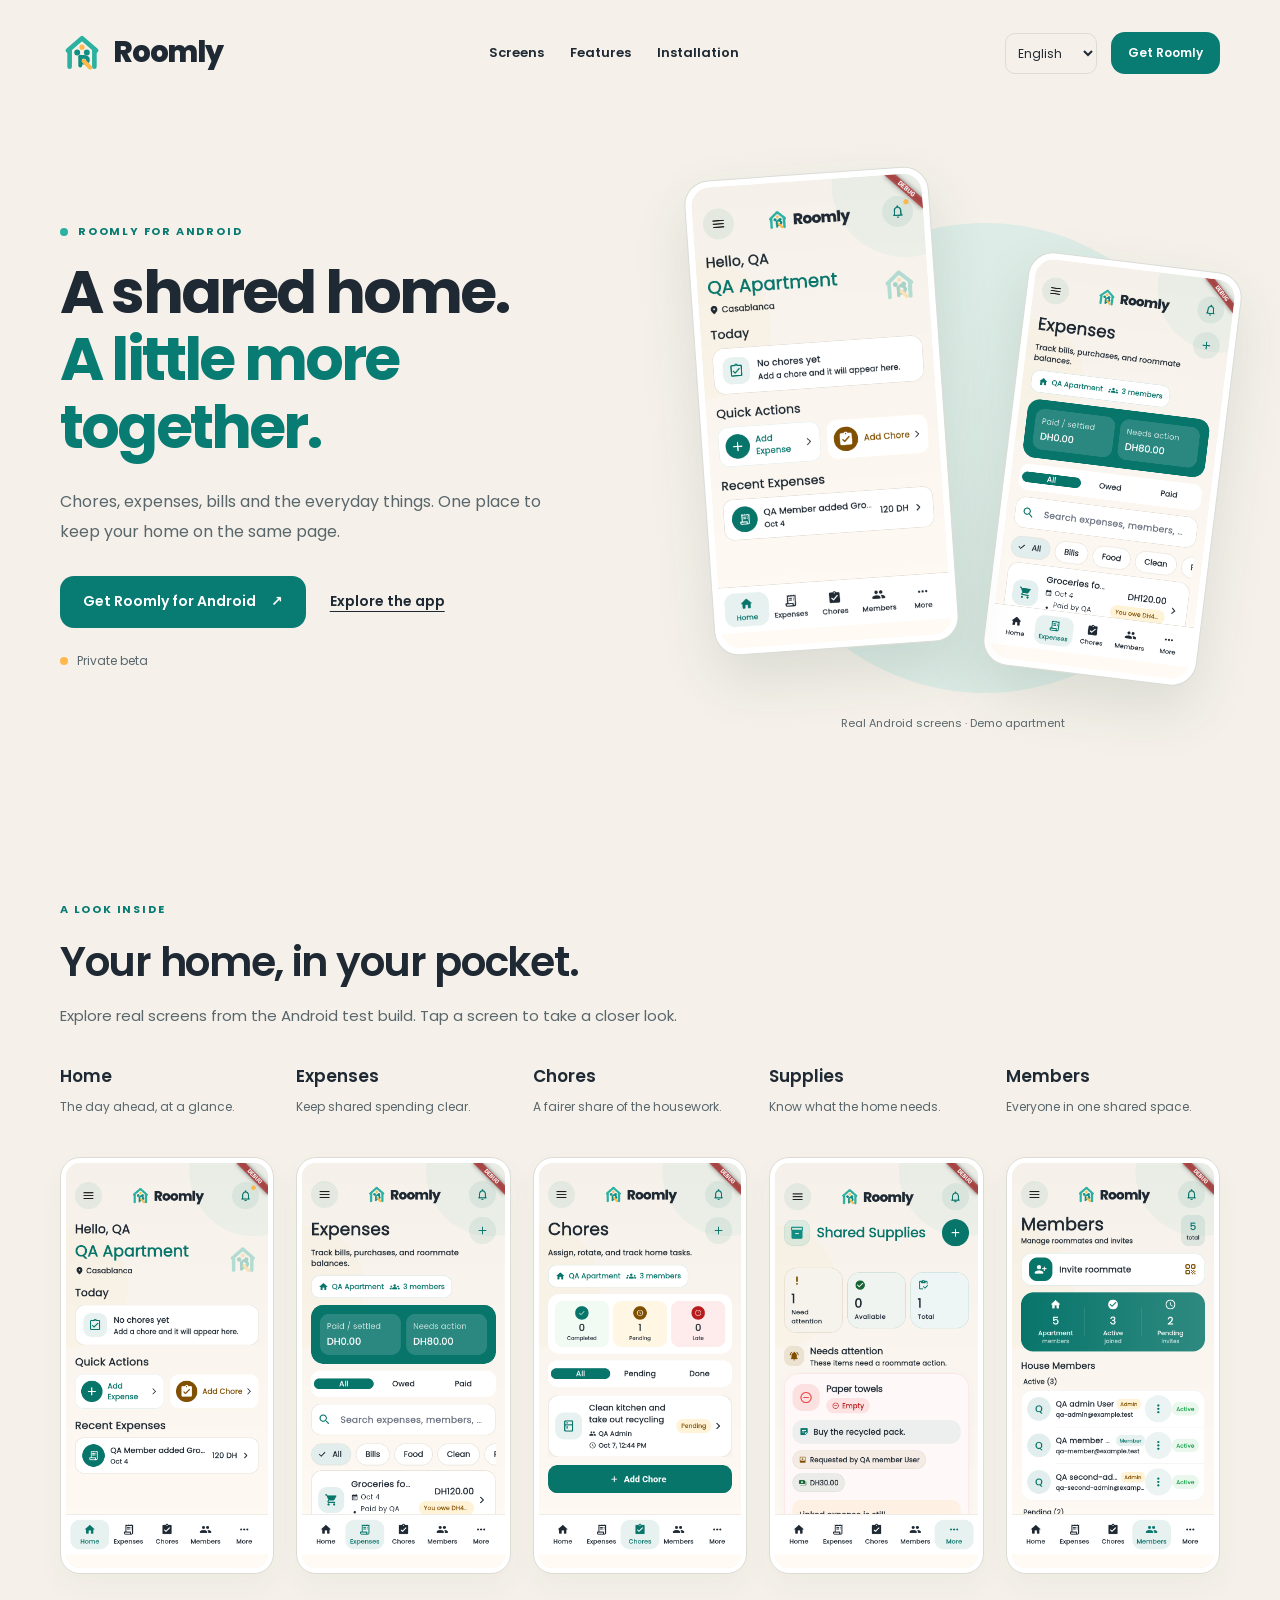
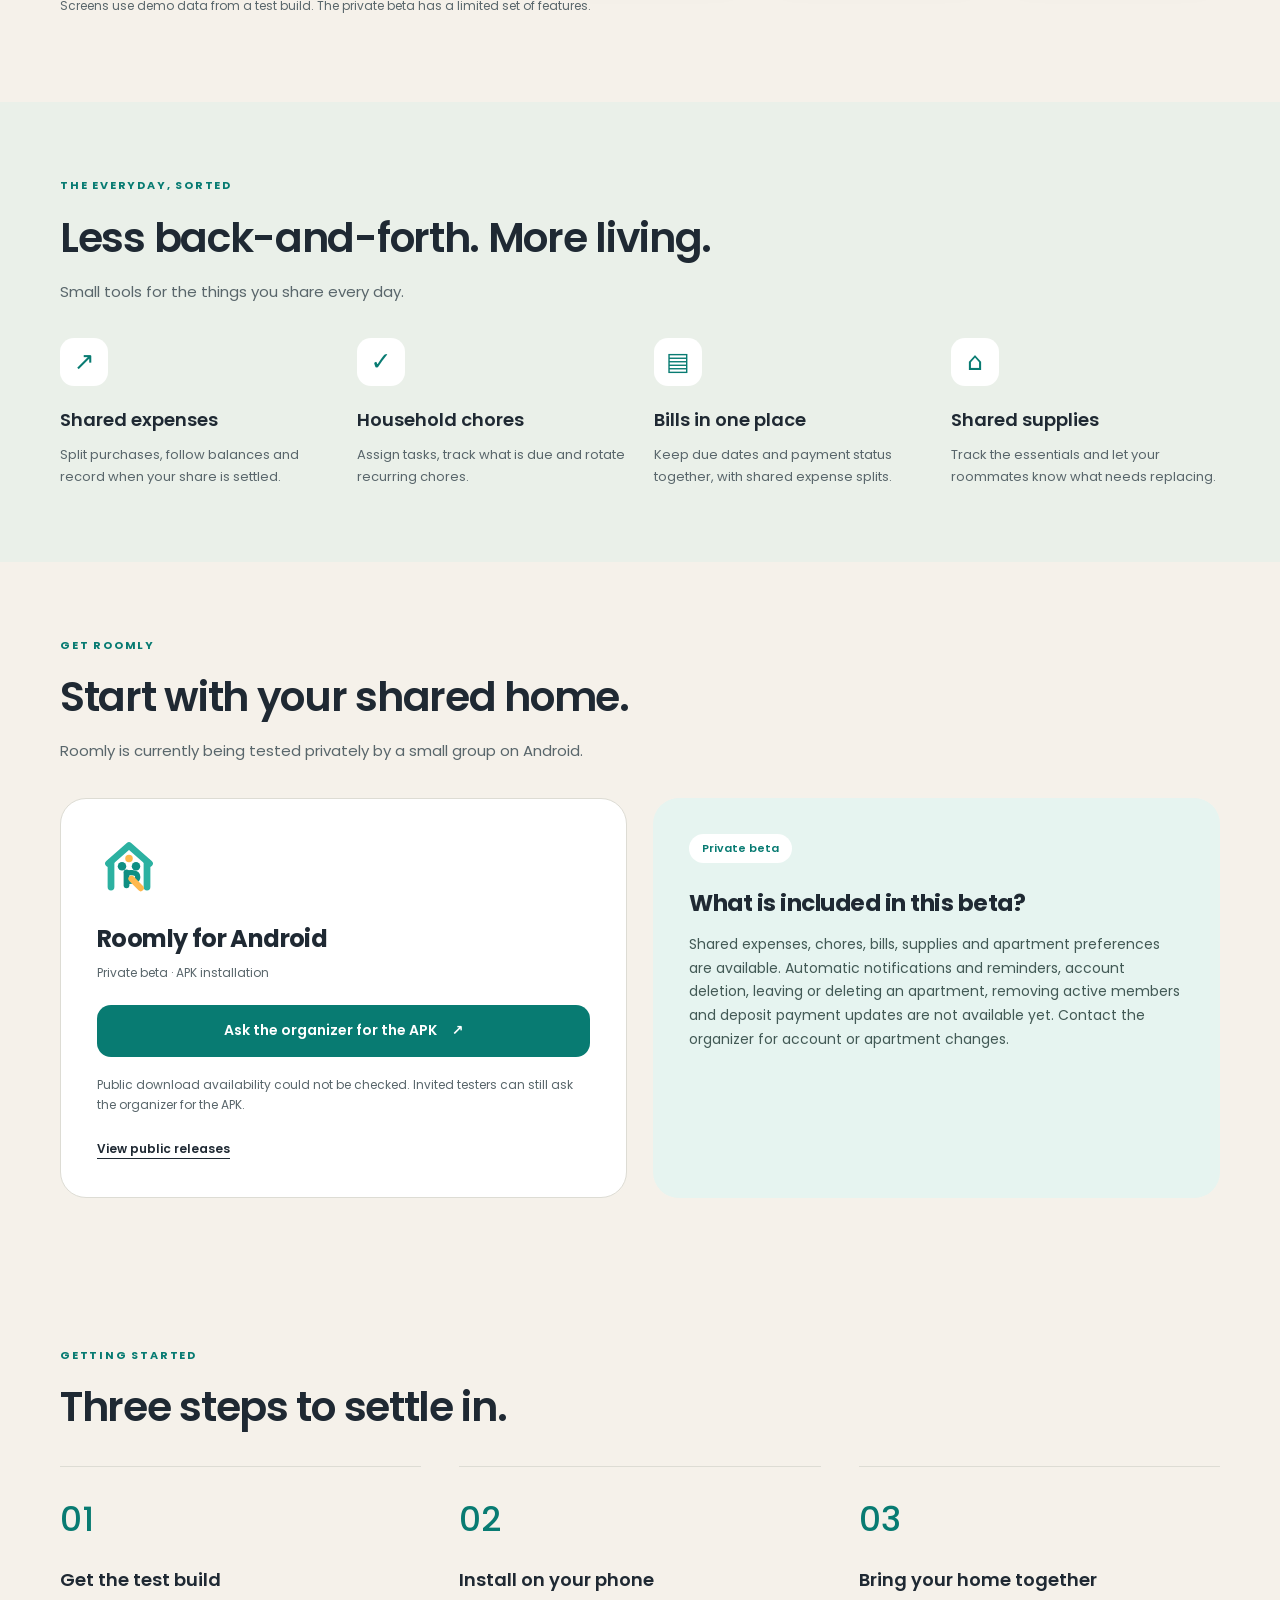
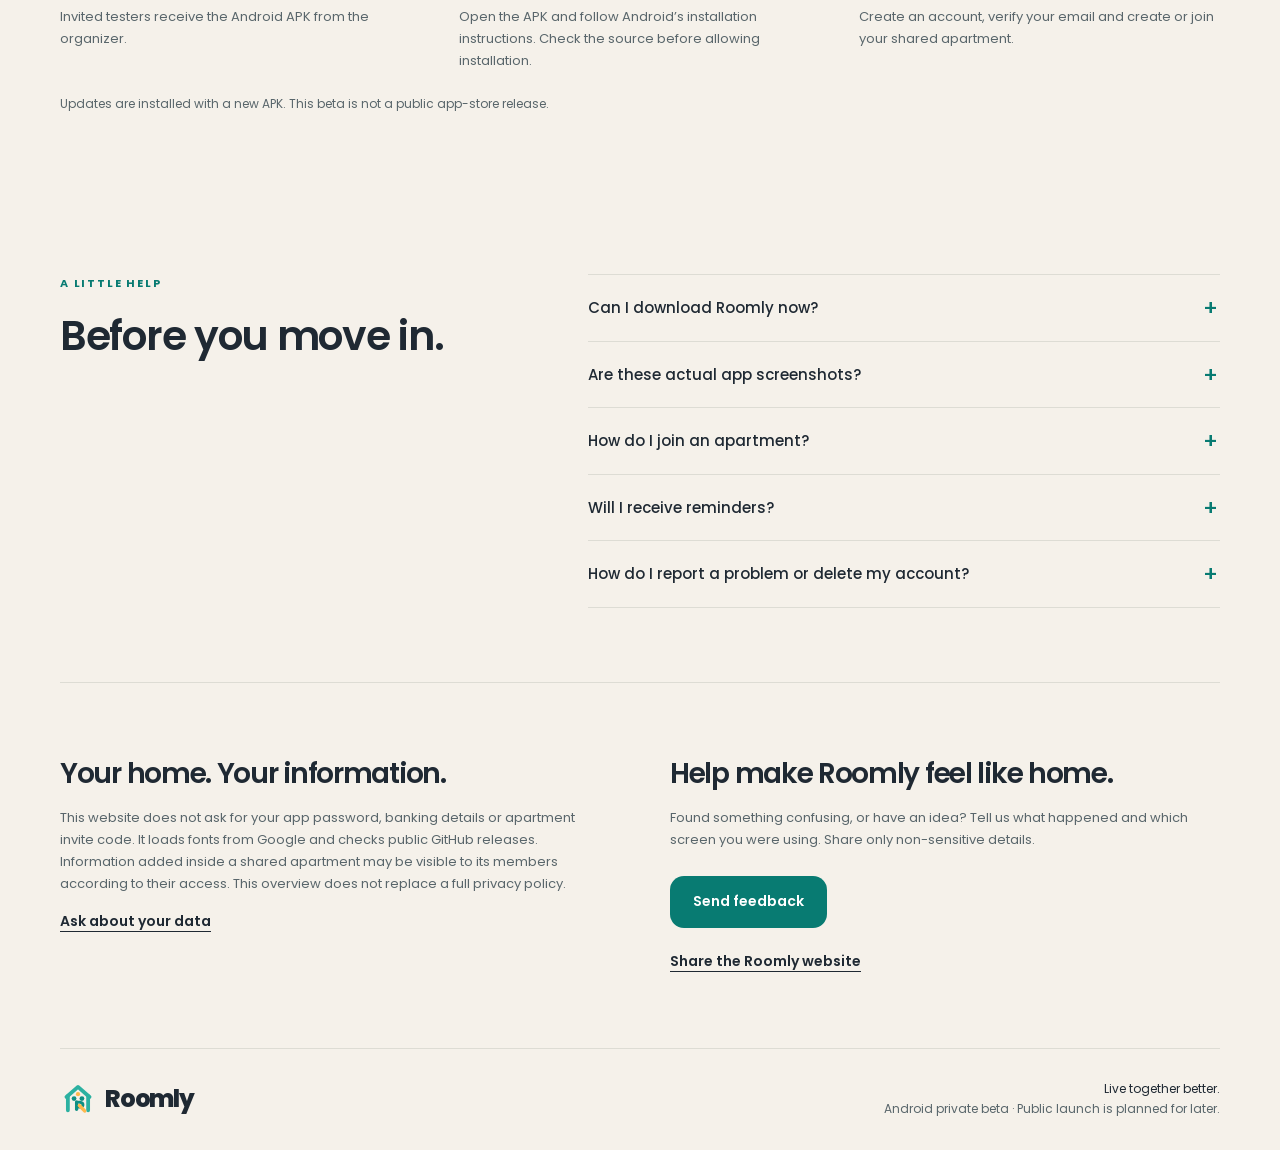
==== commit 9307d26e: "Refresh cached stylesheet after screenshot sizing correction" ====
--- a/index.html
+++ b/index.html
@@ -4,7 +4,7 @@
 <meta name="theme-color" content="#F5F1EA"><meta name="description" content="Roomly for Android. Organize shared expenses, chores, bills and household supplies. Explore real app screens and the private beta.">
 <title>Roomly — Live together better.</title><link rel="canonical" href="https://abdallahkhayroun00-crypto.github.io/Roomly-download/">
 <meta property="og:title" content="Roomly — Live together better."><meta property="og:type" content="website"><meta property="og:description" content="A shared home. A little more together. Discover Roomly for Android."><meta property="og:url" content="https://abdallahkhayroun00-crypto.github.io/Roomly-download/"><meta property="og:image" content="https://abdallahkhayroun00-crypto.github.io/Roomly-download/assets/roomly-share-card.png"><meta name="twitter:card" content="summary_large_image">
-<link rel="icon" href="./assets/roomly-mark.svg" type="image/svg+xml"><link rel="preconnect" href="https://fonts.googleapis.com"><link rel="preconnect" href="https://fonts.gstatic.com" crossorigin><link href="https://fonts.googleapis.com/css2?family=Poppins:wght@400;500;600;700;800&display=swap" rel="stylesheet"><link rel="stylesheet" href="./site.css">
+<link rel="icon" href="./assets/roomly-mark.svg" type="image/svg+xml"><link rel="preconnect" href="https://fonts.googleapis.com"><link rel="preconnect" href="https://fonts.gstatic.com" crossorigin><link href="https://fonts.googleapis.com/css2?family=Poppins:wght@400;500;600;700;800&display=swap" rel="stylesheet"><link rel="stylesheet" href="./site.css?v=20261004-2">
 <script defer src="./site.js"></script></head><body>
 <a class="skip" href="#main" data-i18n="skip">Skip to content</a>
 <header class="shell header"><a class="brand" href="./" aria-label="Roomly home"><img src="./assets/roomly-mark.svg" width="44" height="44" alt=""><span>Roomly</span></a><nav aria-label="Main navigation"><a href="#screens" data-i18n="navScreens">Screens</a><a href="#features" data-i18n="navFeatures">Features</a><a href="#how-it-works" data-i18n="navInstall">Installation</a></nav><div class="header-actions"><label for="language" class="sr-only" data-i18n="language">Website language</label><select id="language"><option value="en">English</option><option value="fr">Français</option><option value="tr">Türkçe</option><option value="de">Deutsch</option><option value="ar">العربية</option></select><a class="button small" href="#download" data-i18n="navGet">Get Roomly</a></div></header>
--- a/site.css
+++ b/site.css
@@ -1,5 +1,5 @@
 :root{--teal:#2CB1A1;--deep:#087B72;--amber:#FFB84D;--ivory:#F5F1EA;--ink:#1F2933;--muted:#59666B;--mint:#E6F4F0;--line:#DDDCD4;--white:#fff;--radius:26px}
-*,*::before,*::after{box-sizing:border-box}html{scroll-behavior:smooth;scroll-padding-top:24px}body{margin:0;background:var(--ivory);color:var(--ink);font-family:Poppins,system-ui,-apple-system,"Segoe UI",Arial,sans-serif;font-size:15px;line-height:1.7}img{max-width:100%;display:block}a{color:inherit}button,select{font:inherit}a,button,select,summary{-webkit-tap-highlight-color:transparent}a:focus-visible,button:focus-visible,select:focus-visible,summary:focus-visible{outline:3px solid var(--deep);outline-offset:5px}button,a,summary{touch-action:manipulation}.shell{width:min(1160px,calc(100% - 64px));margin-inline:auto}.header{display:flex;align-items:center;justify-content:space-between;gap:24px;min-height:106px}.brand{display:flex;align-items:center;gap:9px;text-decoration:none;font-size:29px;letter-spacing:-1.2px;font-weight:800;flex-shrink:0}.header nav{display:flex;gap:26px}.header nav a{font-size:13px;font-weight:600;text-decoration:none}.header nav a:hover,.text-link:hover{color:var(--deep)}.header-actions{display:flex;align-items:center;gap:14px}select{padding:10px 8px;border:1px solid var(--line);border-radius:10px;background:transparent;max-width:125px;color:var(--ink);font-size:12px}.button{display:inline-flex;align-items:center;justify-content:center;gap:15px;min-height:52px;padding:13px 23px;background:var(--deep);color:#fff;border:0;border-radius:14px;text-decoration:none;font-size:14px;font-weight:600;transition:background .2s,transform .2s;text-align:center}.button:hover{background:#065E57;transform:translateY(-2px)}.button.small{min-height:42px;padding:10px 17px;font-size:12px}.text-link{font-weight:600;font-size:14px;text-underline-offset:5px}.hero{display:grid;grid-template-columns:1.12fr 1fr;gap:30px;align-items:center;padding-block:48px 74px;min-height:720px}.eyebrow{display:flex;gap:10px;align-items:center;font-size:11px;letter-spacing:1.8px;font-weight:700;color:var(--deep);margin:0 0 18px}.dot{display:inline-block;flex:none;width:8px;height:8px;border-radius:50%;background:var(--teal)}h1{font-size:clamp(40px,4.7vw,62px);letter-spacing:-2.8px;line-height:1.12;font-weight:700;margin:0 0 26px;max-width:650px}h1 span{display:block}.accent{color:var(--deep)}.lead{color:var(--muted);font-size:16px;max-width:500px;line-height:1.85;margin:0 0 30px}.actions{display:flex;gap:24px;align-items:center;flex-wrap:wrap}.beta-label{display:flex;gap:9px;align-items:center;color:var(--muted);font-size:12px;margin-top:23px}.beta-label .dot{background:var(--amber)}.hero-visual{position:relative;height:560px;isolation:isolate}.halo{position:absolute;width:470px;max-width:100%;aspect-ratio:1;border-radius:50%;background:#DDECE6;top:50px;inset-inline-end:0;z-index:-1}.phone{position:absolute;padding:6px;border:1px solid #D9DCD6;background:#fff;border-radius:25px;box-shadow:0 25px 55px #264A3B20;overflow:hidden}.phone img{border-radius:19px}.phone.primary{width:245px;inset-inline-start:12px;top:0;transform:rotate(-4deg)}.phone.secondary{width:215px;inset-inline-end:0;top:88px;transform:rotate(7deg)}[dir=rtl] .phone.primary{transform:rotate(4deg)}[dir=rtl] .phone.secondary{transform:rotate(-7deg)}.visual-note{position:absolute;bottom:0;width:100%;text-align:center;color:var(--muted);font-size:11px;margin:0}.section{padding-block:74px}.section-heading{max-width:720px;margin-bottom:34px}h2{font-size:clamp(28px,3.2vw,42px);line-height:1.22;letter-spacing:-1.3px;margin:0 0 16px;font-weight:600}.section-heading>p:last-child{color:var(--muted);max-width:660px;margin:0}.screen-grid{display:grid;grid-template-columns:repeat(5,minmax(0,1fr));gap:22px}.screen-card h3{font-size:17px;margin:0 0 6px;font-weight:600}.screen-card>p{font-size:12px;color:var(--muted);margin:0 0 18px;min-height:42px}.screen-open{display:block;padding:5px;background:#fff;border:1px solid var(--line);border-radius:20px;overflow:hidden;box-shadow:0 12px 28px #314B3D0A;transition:transform .2s}.screen-open:hover{transform:translateY(-5px)}.screen-open img{border-radius:14px;aspect-ratio:1/2;object-fit:contain;background:var(--ivory)}.caption{font-size:12px;color:var(--muted);margin-top:22px}.features-band{background:#EAF0E9}.feature-grid{display:grid;grid-template-columns:repeat(4,minmax(0,1fr));gap:28px}.feature-icon{display:flex;align-items:center;justify-content:center;width:48px;height:48px;border-radius:14px;background:#fff;color:var(--deep);font-size:25px;margin-bottom:21px}.feature-grid h3{font-size:18px;line-height:1.4;margin:0 0 11px;font-weight:600}.feature-grid p{font-size:13px;color:var(--muted);margin:0}.download-grid{display:grid;grid-template-columns:1fr 1fr;gap:26px;align-items:stretch}.download-card,.beta-card{border-radius:var(--radius);padding:36px}.download-card{background:#fff;border:1px solid var(--line)}.download-card h3{font-size:24px;margin:20px 0 0;letter-spacing:-.6px}.download-card .caption{margin:3px 0 22px}.download-card .button{width:100%}.download-card #release-status{font-size:12px;color:var(--muted);min-height:42px;margin:18px 0}.download-card .text-link{font-size:12px}.beta-card{background:var(--mint)}.pill{display:inline-block;background:#fff;border-radius:30px;padding:5px 13px;font-size:11px;color:var(--deep);font-weight:600}.beta-card h3{font-size:23px;line-height:1.4;letter-spacing:-.5px;margin:24px 0 14px}.beta-card p{color:#425955;font-size:14px;margin:0}.steps{list-style:none;display:grid;grid-template-columns:repeat(3,minmax(0,1fr));gap:38px;padding:0;margin:0}.steps li{border-top:1px solid var(--line);padding-top:24px}.step-number{font-size:34px;font-weight:500;color:var(--deep)}.steps h3{font-size:18px;margin:16px 0 10px;font-weight:600}.steps p{color:var(--muted);font-size:13px;margin:0}.faq{display:grid;grid-template-columns:.85fr 1.15fr;gap:60px}.faq details{border-bottom:1px solid var(--line)}.faq details:first-child{border-top:1px solid var(--line)}summary{padding:20px 30px 20px 0;cursor:pointer;font-weight:500;list-style:none;position:relative}summary::-webkit-details-marker{display:none}summary::after{content:'+';position:absolute;inset-inline-end:2px;color:var(--deep);font-size:22px;top:14px}details[open] summary::after{content:'−'}[dir=rtl] summary{padding:20px 0 20px 30px}.faq details p{font-size:13px;color:var(--muted);margin:0;padding-bottom:22px}.bottom-grid{display:grid;grid-template-columns:1fr 1fr;gap:60px;border-top:1px solid var(--line)}.bottom-grid h2{font-size:28px}.bottom-grid p{color:var(--muted);font-size:13px}.feedback .button{margin-top:12px}.share-link{display:block;margin-top:22px}.footer{display:flex;justify-content:space-between;align-items:center;border-top:1px solid var(--line);gap:30px;padding-block:30px}.footer .brand{font-size:24px}.footer p{margin:0;font-size:12px}.footer>div{text-align:end}.skip{position:absolute;top:-100px;z-index:10;background:var(--ink);color:#fff;padding:14px;border-radius:10px}.skip:focus{top:10px;inset-inline-start:10px}.sr-only{position:absolute;width:1px;height:1px;padding:0;margin:-1px;overflow:hidden;clip:rect(0,0,0,0);white-space:nowrap;border:0}dialog{border:0;border-radius:20px;padding:20px;background:var(--ivory);color:var(--ink);max-width:min(95vw,550px);max-height:95vh;box-shadow:0 20px 90px #0005}dialog::backdrop{background:#172D29BF}dialog form{text-align:end}.dialog-close{border:1px solid var(--line);background:#fff;padding:9px 15px;border-radius:10px;font-size:12px;cursor:pointer}dialog h2{font-size:20px;margin:14px 0;text-align:center}dialog img{max-height:72vh;width:auto;height:auto;margin-inline:auto;border:1px solid var(--line);border-radius:14px}[dir=rtl] h1,[dir=rtl] h2{letter-spacing:0}[dir=rtl] .eyebrow{letter-spacing:.4px}
+*,*::before,*::after{box-sizing:border-box}html{scroll-behavior:smooth;scroll-padding-top:24px}body{margin:0;background:var(--ivory);color:var(--ink);font-family:Poppins,system-ui,-apple-system,"Segoe UI",Arial,sans-serif;font-size:15px;line-height:1.7}img{max-width:100%;height:auto;display:block}a{color:inherit}button,select{font:inherit}a,button,select,summary{-webkit-tap-highlight-color:transparent}a:focus-visible,button:focus-visible,select:focus-visible,summary:focus-visible{outline:3px solid var(--deep);outline-offset:5px}button,a,summary{touch-action:manipulation}.shell{width:min(1160px,calc(100% - 64px));margin-inline:auto}.header{display:flex;align-items:center;justify-content:space-between;gap:24px;min-height:106px}.brand{display:flex;align-items:center;gap:9px;text-decoration:none;font-size:29px;letter-spacing:-1.2px;font-weight:800;flex-shrink:0}.header nav{display:flex;gap:26px}.header nav a{font-size:13px;font-weight:600;text-decoration:none}.header nav a:hover,.text-link:hover{color:var(--deep)}.header-actions{display:flex;align-items:center;gap:14px}select{padding:10px 8px;border:1px solid var(--line);border-radius:10px;background:transparent;max-width:125px;color:var(--ink);font-size:12px}.button{display:inline-flex;align-items:center;justify-content:center;gap:15px;min-height:52px;padding:13px 23px;background:var(--deep);color:#fff;border:0;border-radius:14px;text-decoration:none;font-size:14px;font-weight:600;transition:background .2s,transform .2s;text-align:center}.button:hover{background:#065E57;transform:translateY(-2px)}.button.small{min-height:42px;padding:10px 17px;font-size:12px}.text-link{font-weight:600;font-size:14px;text-underline-offset:5px}.hero{display:grid;grid-template-columns:1.12fr 1fr;gap:30px;align-items:center;padding-block:48px 74px;min-height:720px}.eyebrow{display:flex;gap:10px;align-items:center;font-size:11px;letter-spacing:1.8px;font-weight:700;color:var(--deep);margin:0 0 18px}.dot{display:inline-block;flex:none;width:8px;height:8px;border-radius:50%;background:var(--teal)}h1{font-size:clamp(40px,4.7vw,62px);letter-spacing:-2.8px;line-height:1.12;font-weight:700;margin:0 0 26px;max-width:650px}h1 span{display:block}.accent{color:var(--deep)}.lead{color:var(--muted);font-size:16px;max-width:500px;line-height:1.85;margin:0 0 30px}.actions{display:flex;gap:24px;align-items:center;flex-wrap:wrap}.beta-label{display:flex;gap:9px;align-items:center;color:var(--muted);font-size:12px;margin-top:23px}.beta-label .dot{background:var(--amber)}.hero-visual{position:relative;height:560px;isolation:isolate}.halo{position:absolute;width:470px;max-width:100%;aspect-ratio:1;border-radius:50%;background:#DDECE6;top:50px;inset-inline-end:0;z-index:-1}.phone{position:absolute;padding:6px;border:1px solid #D9DCD6;background:#fff;border-radius:25px;box-shadow:0 25px 55px #264A3B20;overflow:hidden}.phone img{border-radius:19px}.phone.primary{width:245px;inset-inline-start:12px;top:0;transform:rotate(-4deg)}.phone.secondary{width:215px;inset-inline-end:0;top:88px;transform:rotate(7deg)}[dir=rtl] .phone.primary{transform:rotate(4deg)}[dir=rtl] .phone.secondary{transform:rotate(-7deg)}.visual-note{position:absolute;bottom:0;width:100%;text-align:center;color:var(--muted);font-size:11px;margin:0}.section{padding-block:74px}.section-heading{max-width:720px;margin-bottom:34px}h2{font-size:clamp(28px,3.2vw,42px);line-height:1.22;letter-spacing:-1.3px;margin:0 0 16px;font-weight:600}.section-heading>p:last-child{color:var(--muted);max-width:660px;margin:0}.screen-grid{display:grid;grid-template-columns:repeat(5,minmax(0,1fr));gap:22px}.screen-card h3{font-size:17px;margin:0 0 6px;font-weight:600}.screen-card>p{font-size:12px;color:var(--muted);margin:0 0 18px;min-height:42px}.screen-open{display:block;padding:5px;background:#fff;border:1px solid var(--line);border-radius:20px;overflow:hidden;box-shadow:0 12px 28px #314B3D0A;transition:transform .2s}.screen-open:hover{transform:translateY(-5px)}.screen-open img{border-radius:14px;aspect-ratio:1/2;object-fit:contain;background:var(--ivory)}.caption{font-size:12px;color:var(--muted);margin-top:22px}.features-band{background:#EAF0E9}.feature-grid{display:grid;grid-template-columns:repeat(4,minmax(0,1fr));gap:28px}.feature-icon{display:flex;align-items:center;justify-content:center;width:48px;height:48px;border-radius:14px;background:#fff;color:var(--deep);font-size:25px;margin-bottom:21px}.feature-grid h3{font-size:18px;line-height:1.4;margin:0 0 11px;font-weight:600}.feature-grid p{font-size:13px;color:var(--muted);margin:0}.download-grid{display:grid;grid-template-columns:1fr 1fr;gap:26px;align-items:stretch}.download-card,.beta-card{border-radius:var(--radius);padding:36px}.download-card{background:#fff;border:1px solid var(--line)}.download-card h3{font-size:24px;margin:20px 0 0;letter-spacing:-.6px}.download-card .caption{margin:3px 0 22px}.download-card .button{width:100%}.download-card #release-status{font-size:12px;color:var(--muted);min-height:42px;margin:18px 0}.download-card .text-link{font-size:12px}.beta-card{background:var(--mint)}.pill{display:inline-block;background:#fff;border-radius:30px;padding:5px 13px;font-size:11px;color:var(--deep);font-weight:600}.beta-card h3{font-size:23px;line-height:1.4;letter-spacing:-.5px;margin:24px 0 14px}.beta-card p{color:#425955;font-size:14px;margin:0}.steps{list-style:none;display:grid;grid-template-columns:repeat(3,minmax(0,1fr));gap:38px;padding:0;margin:0}.steps li{border-top:1px solid var(--line);padding-top:24px}.step-number{font-size:34px;font-weight:500;color:var(--deep)}.steps h3{font-size:18px;margin:16px 0 10px;font-weight:600}.steps p{color:var(--muted);font-size:13px;margin:0}.faq{display:grid;grid-template-columns:.85fr 1.15fr;gap:60px}.faq details{border-bottom:1px solid var(--line)}.faq details:first-child{border-top:1px solid var(--line)}summary{padding:20px 30px 20px 0;cursor:pointer;font-weight:500;list-style:none;position:relative}summary::-webkit-details-marker{display:none}summary::after{content:'+';position:absolute;inset-inline-end:2px;color:var(--deep);font-size:22px;top:14px}details[open] summary::after{content:'−'}[dir=rtl] summary{padding:20px 0 20px 30px}.faq details p{font-size:13px;color:var(--muted);margin:0;padding-bottom:22px}.bottom-grid{display:grid;grid-template-columns:1fr 1fr;gap:60px;border-top:1px solid var(--line)}.bottom-grid h2{font-size:28px}.bottom-grid p{color:var(--muted);font-size:13px}.feedback .button{margin-top:12px}.share-link{display:block;margin-top:22px}.footer{display:flex;justify-content:space-between;align-items:center;border-top:1px solid var(--line);gap:30px;padding-block:30px}.footer .brand{font-size:24px}.footer p{margin:0;font-size:12px}.footer>div{text-align:end}.skip{position:absolute;top:-100px;z-index:10;background:var(--ink);color:#fff;padding:14px;border-radius:10px}.skip:focus{top:10px;inset-inline-start:10px}.sr-only{position:absolute;width:1px;height:1px;padding:0;margin:-1px;overflow:hidden;clip:rect(0,0,0,0);white-space:nowrap;border:0}dialog{border:0;border-radius:20px;padding:20px;background:var(--ivory);color:var(--ink);max-width:min(95vw,550px);max-height:95vh;box-shadow:0 20px 90px #0005}dialog::backdrop{background:#172D29BF}dialog form{text-align:end}.dialog-close{border:1px solid var(--line);background:#fff;padding:9px 15px;border-radius:10px;font-size:12px;cursor:pointer}dialog h2{font-size:20px;margin:14px 0;text-align:center}dialog img{max-height:72vh;width:auto;height:auto;margin-inline:auto;border:1px solid var(--line);border-radius:14px}[dir=rtl] h1,[dir=rtl] h2{letter-spacing:0}[dir=rtl] .eyebrow{letter-spacing:.4px}
 @media(max-width:1000px){.shell{width:calc(100% - 48px)}.header nav{gap:16px}.header-actions{gap:8px}.header nav a{font-size:12px}.hero{gap:16px;min-height:630px}.hero-visual{height:500px}.phone.primary{width:218px;inset-inline-start:0}.phone.secondary{width:182px;top:82px}.halo{top:45px}h1{font-size:48px}.screen-grid{gap:14px}.feature-grid{gap:20px}.faq,.bottom-grid{gap:36px}.download-card,.beta-card{padding:28px}}
 @media(max-width:760px){.header{min-height:90px;flex-wrap:wrap;gap:12px;padding-block:18px}.header nav{order:3;justify-content:center;width:100%;gap:24px}.header-actions .button{display:none}.brand{font-size:25px}.brand img{width:38px;height:38px}.hero{grid-template-columns:1fr;padding-block:40px 50px;min-height:0;gap:36px}.hero-copy{max-width:570px}h1{font-size:clamp(38px,8vw,55px);letter-spacing:-1.6px}.lead{font-size:15px}.hero-visual{width:min(460px,100%);height:520px;margin-inline:auto}.phone.primary{width:230px;inset-inline-start:10px}.phone.secondary{width:194px;inset-inline-end:10px}.section{padding-block:52px}.section-heading{margin-bottom:26px}.screen-grid{grid-template-columns:repeat(5,190px);gap:18px;overflow-x:auto;scroll-snap-type:x proximity;padding:8px 5px 24px;margin-inline:-5px;overscroll-behavior-x:contain}.screen-card{scroll-snap-align:start}.feature-grid{grid-template-columns:repeat(2,minmax(0,1fr));gap:32px 26px}.download-grid,.faq,.bottom-grid{grid-template-columns:1fr;gap:24px}.faq .section-heading{margin-bottom:0}.steps{gap:22px}.steps h3{font-size:16px}.steps p{font-size:12px}.footer{align-items:flex-start}.footer>div{max-width:230px}}
 @media(max-width:440px){.shell{width:calc(100% - 36px)}.header nav{gap:20px}.header nav a{font-size:11px}.hero .actions{gap:18px}.hero .button{width:100%}.hero-visual{height:446px}.phone.primary{width:196px;inset-inline-start:0}.phone.secondary{width:162px;top:65px;inset-inline-end:0}.hero .eyebrow{font-size:10px}.halo{top:35px}.visual-note{font-size:10px}.feature-grid{gap:26px 20px}.feature-grid h3{font-size:16px}.download-card,.beta-card{padding:25px}.steps{grid-template-columns:1fr;gap:22px}.steps li{padding-top:16px}.step-number{font-size:28px}.steps h3{margin-top:6px}.steps p{font-size:13px}.footer{flex-direction:column;gap:16px}.footer>div{text-align:start;max-width:none}dialog{padding:14px}.screen-grid{grid-template-columns:repeat(5,180px)}}
